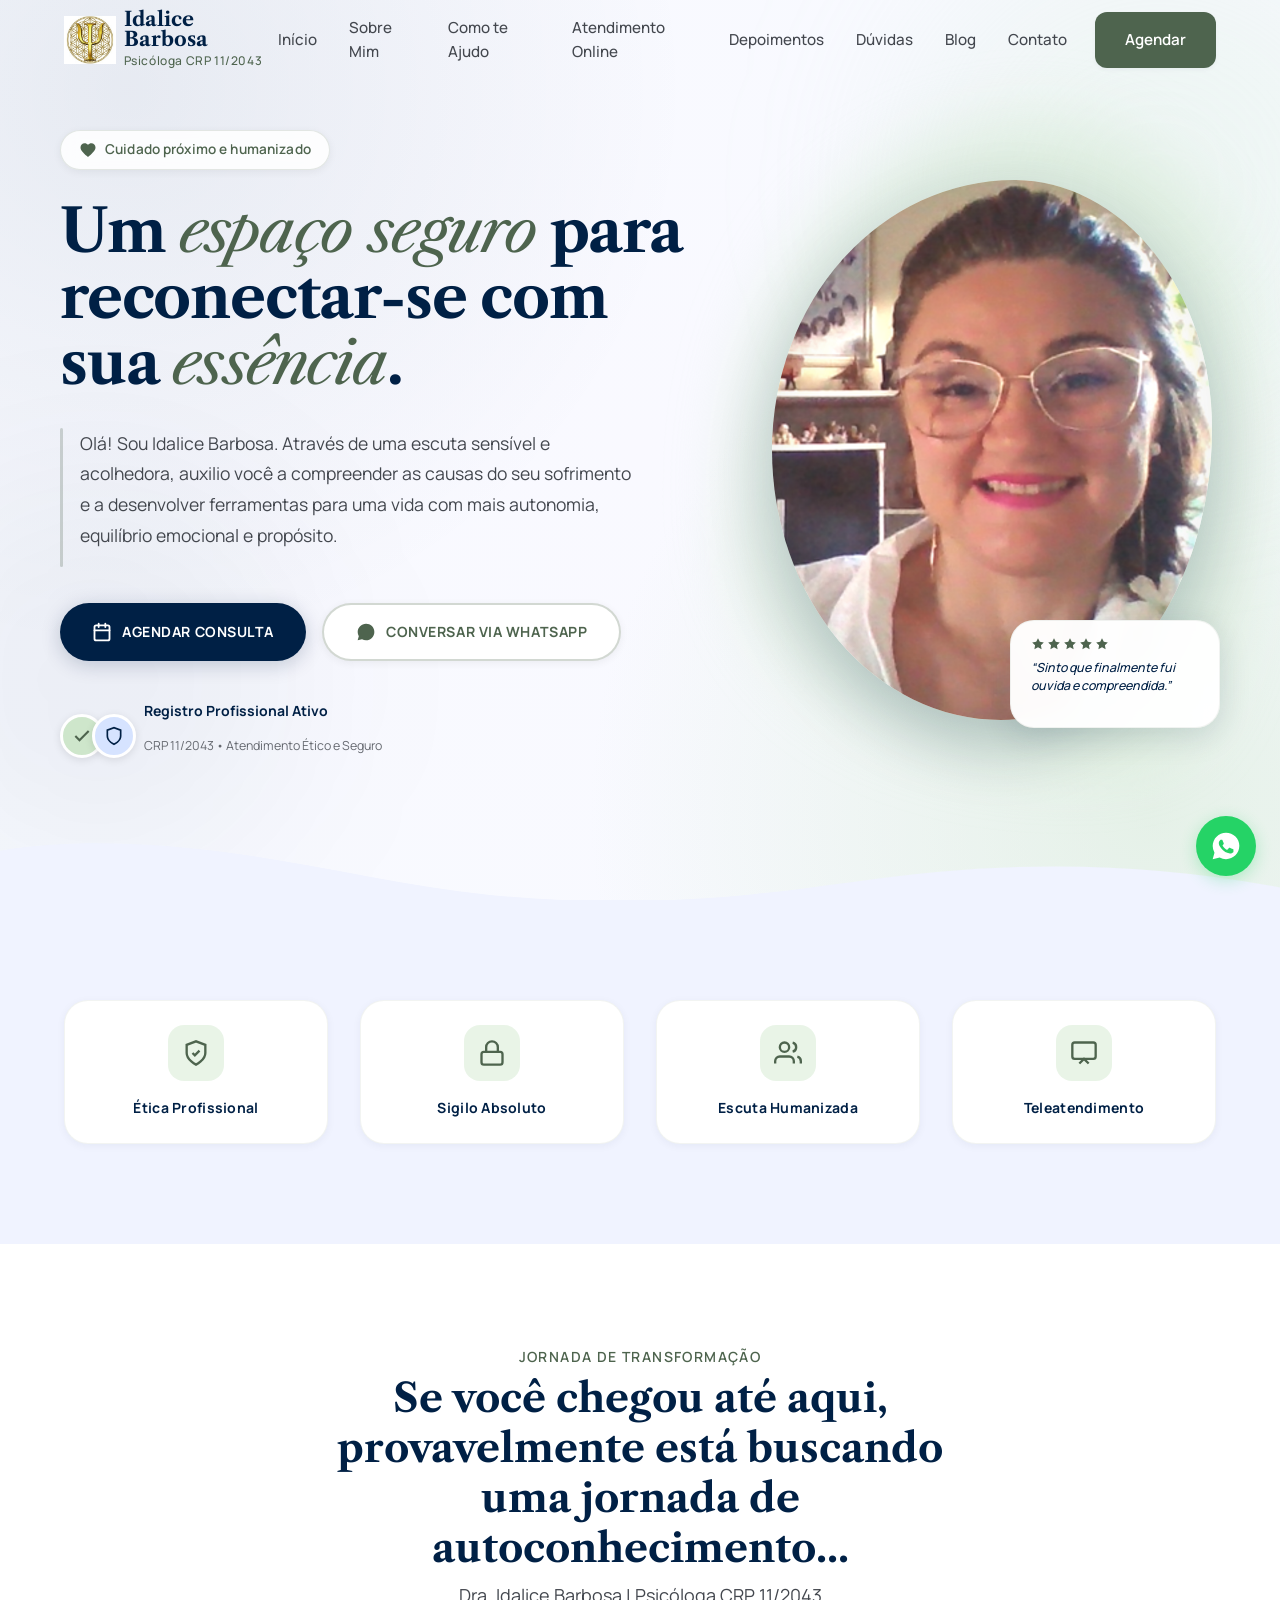
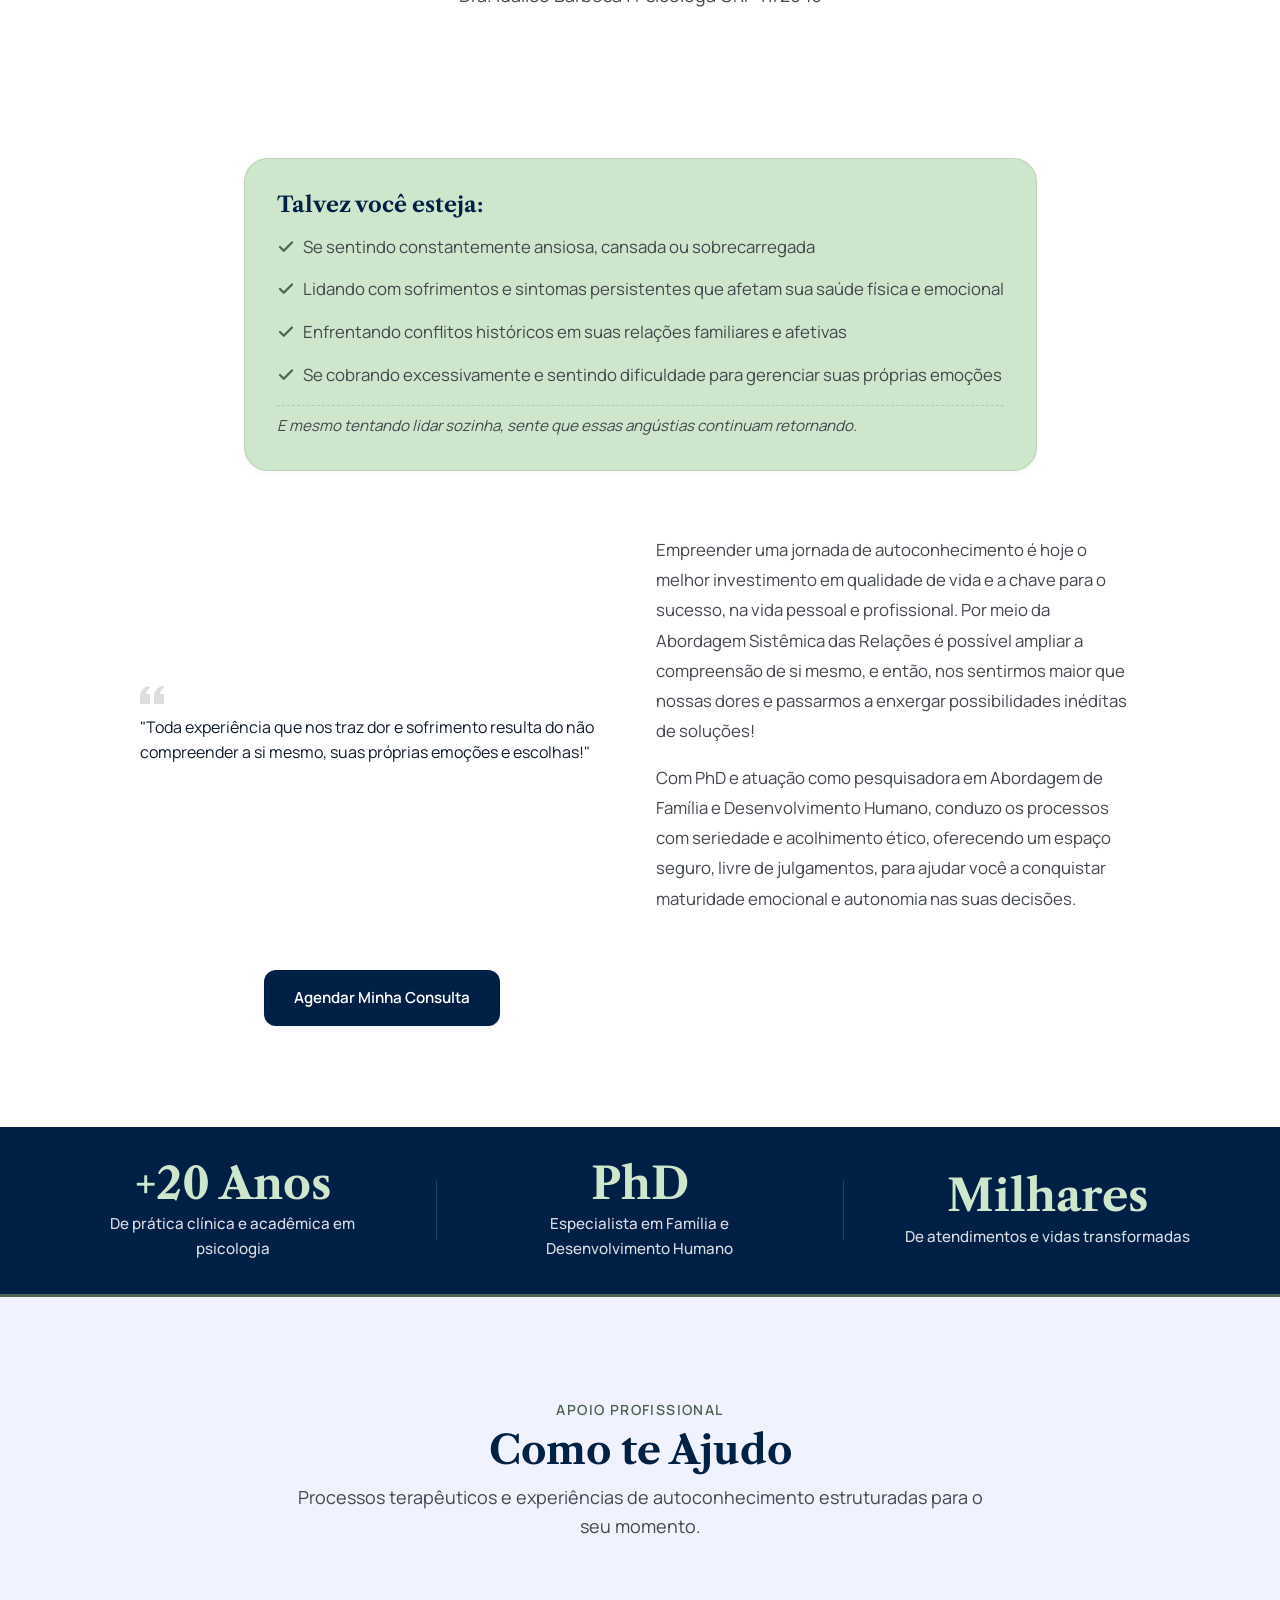
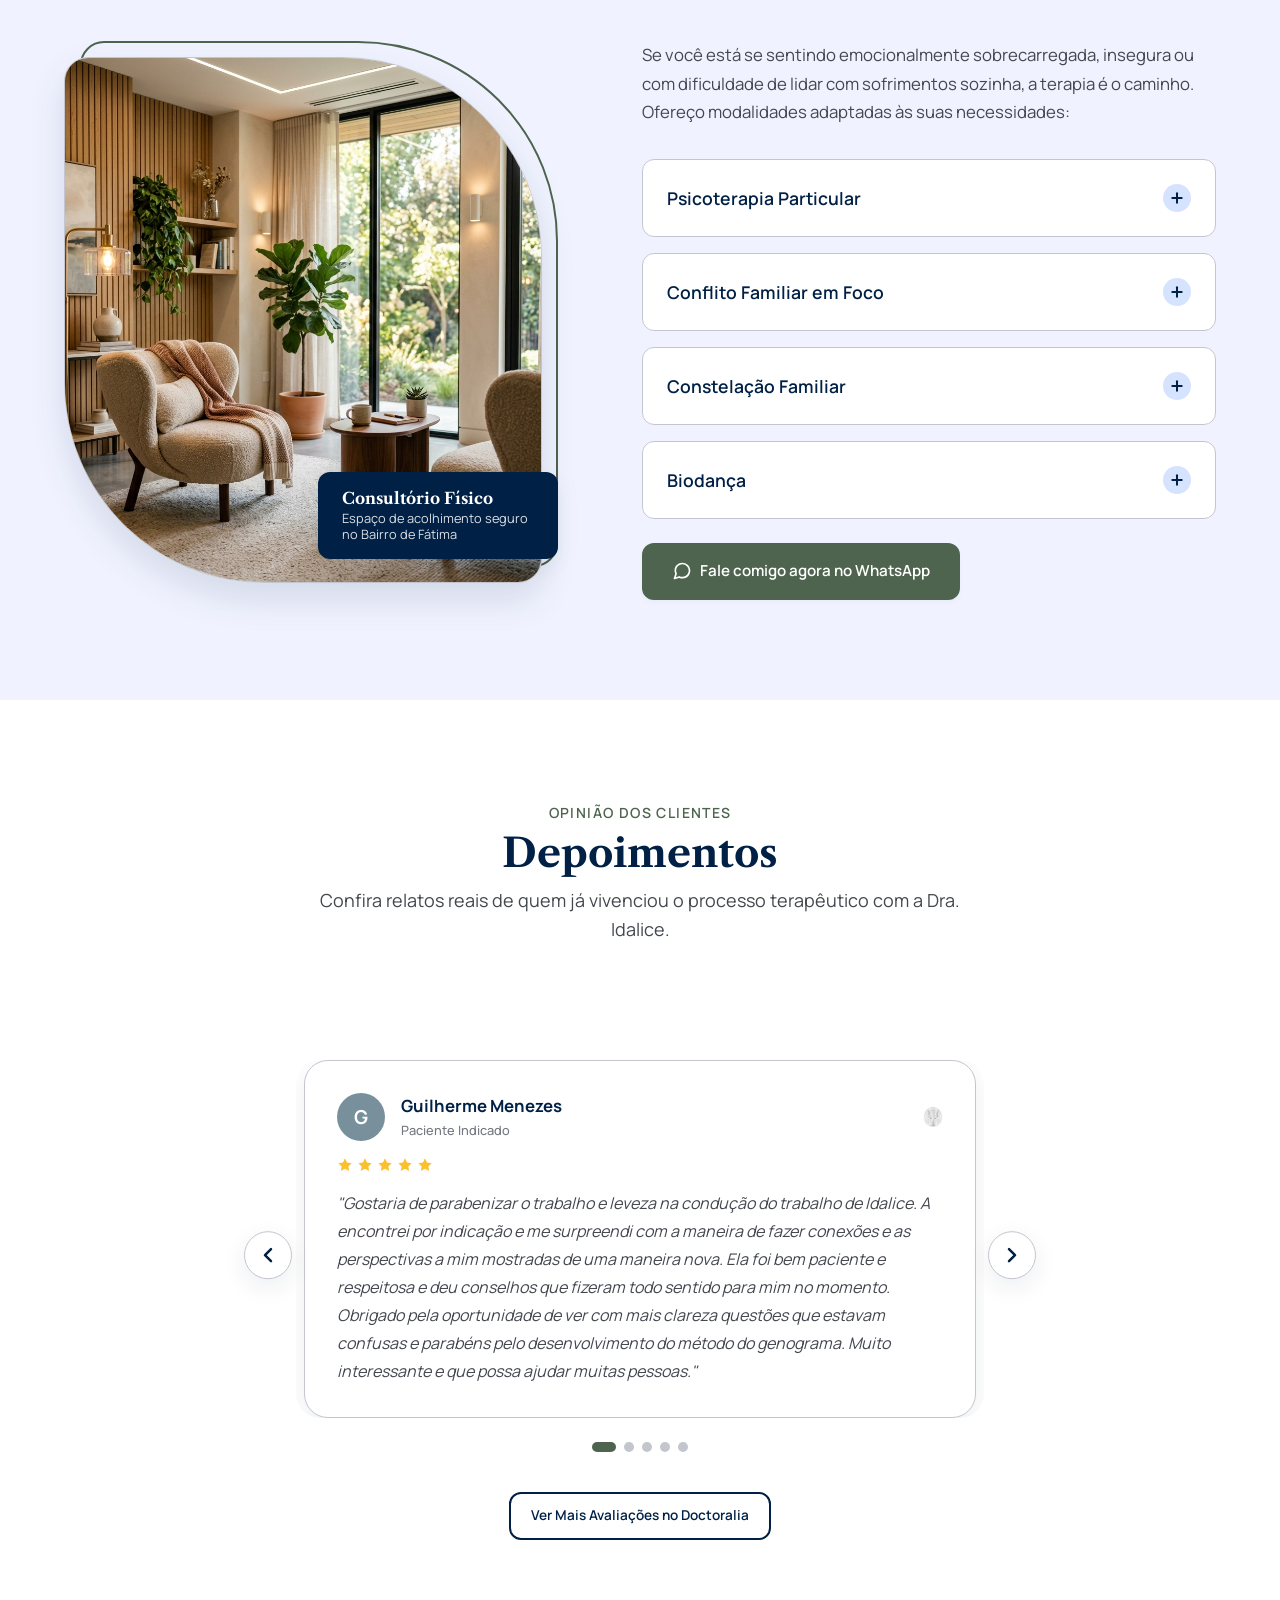
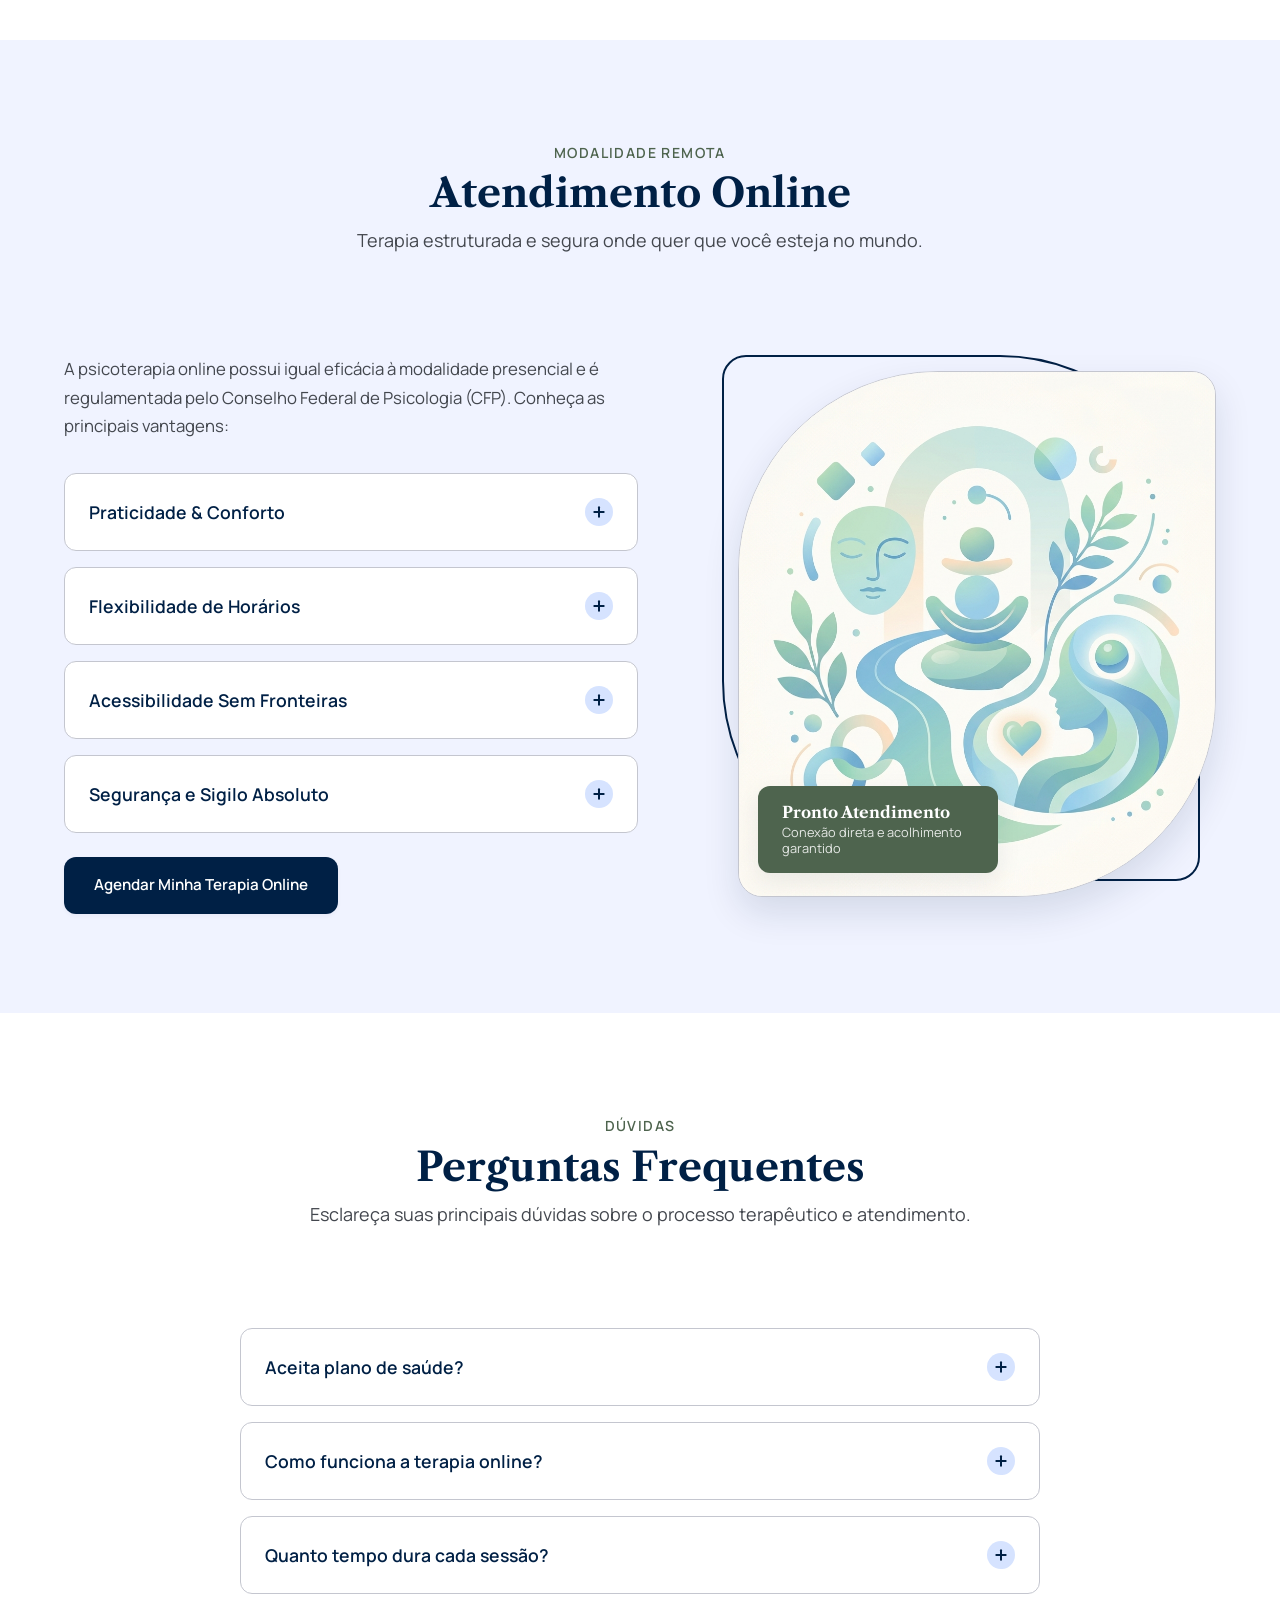
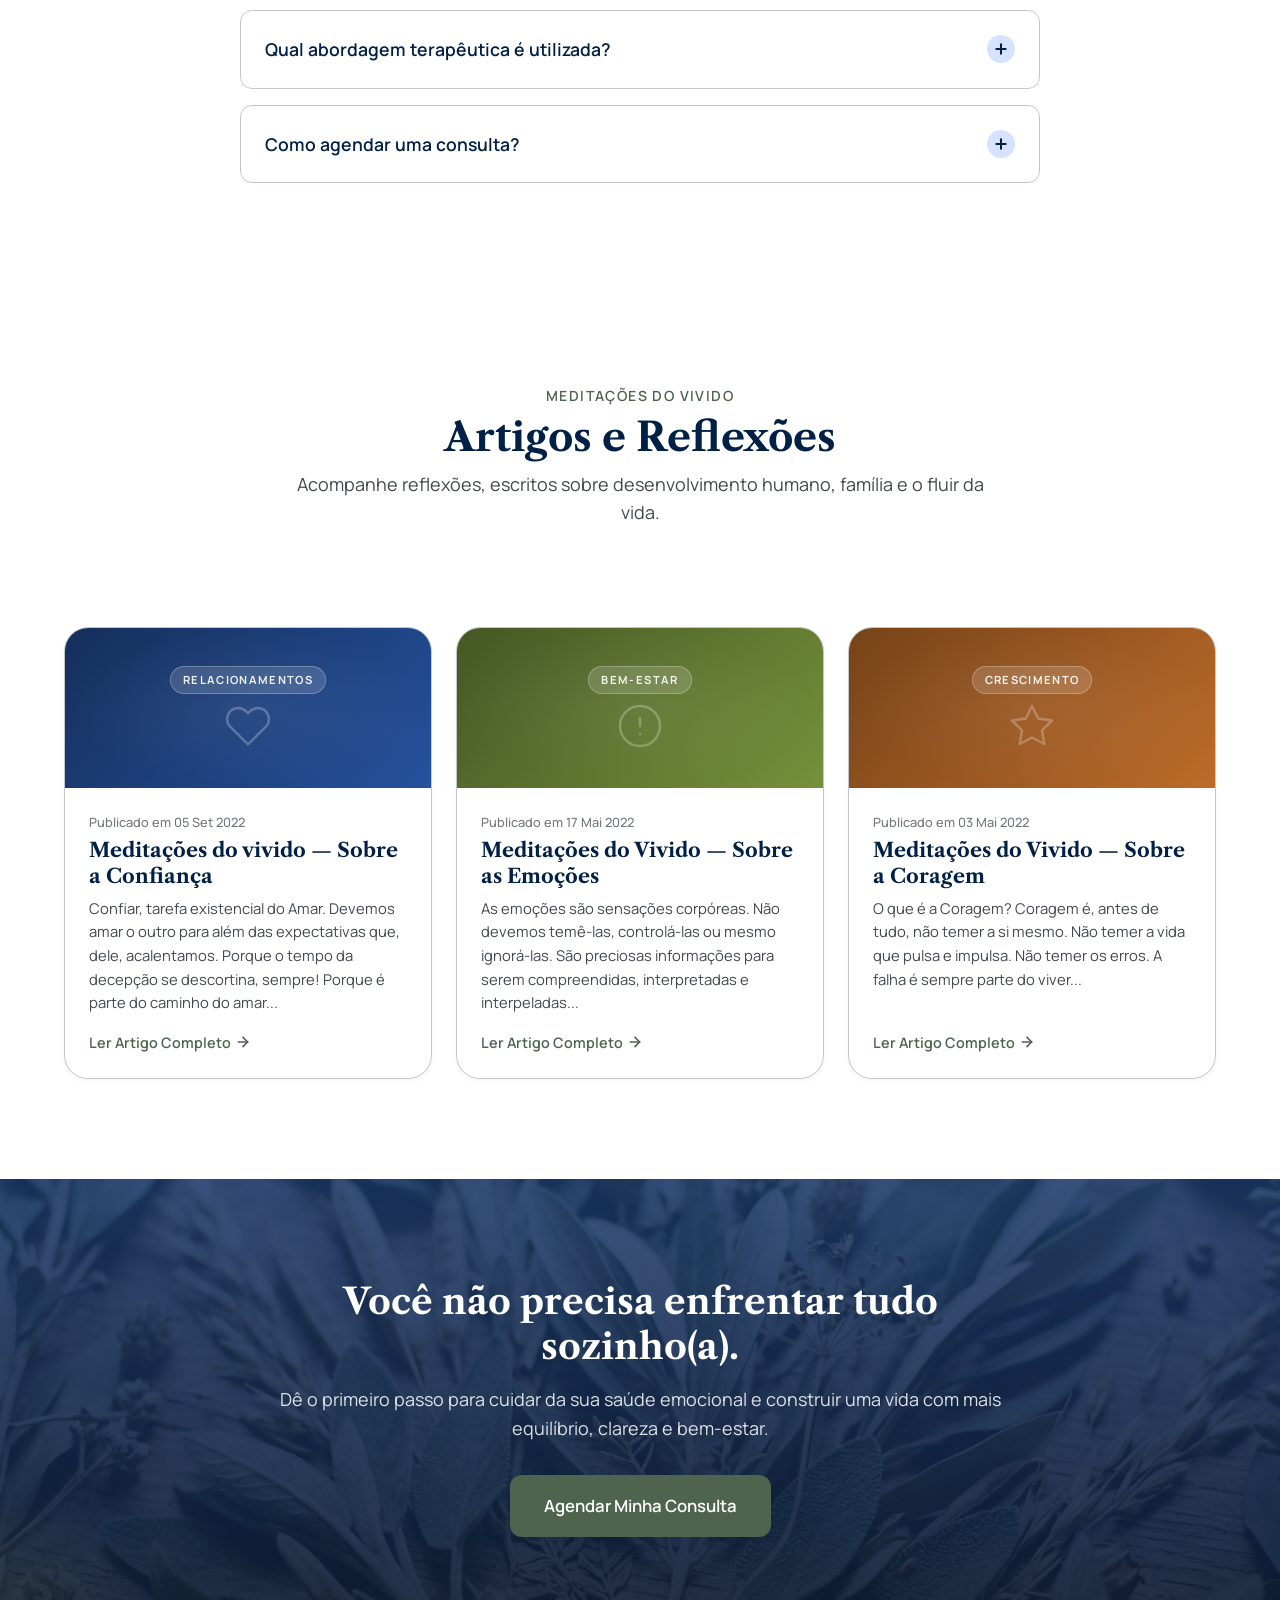
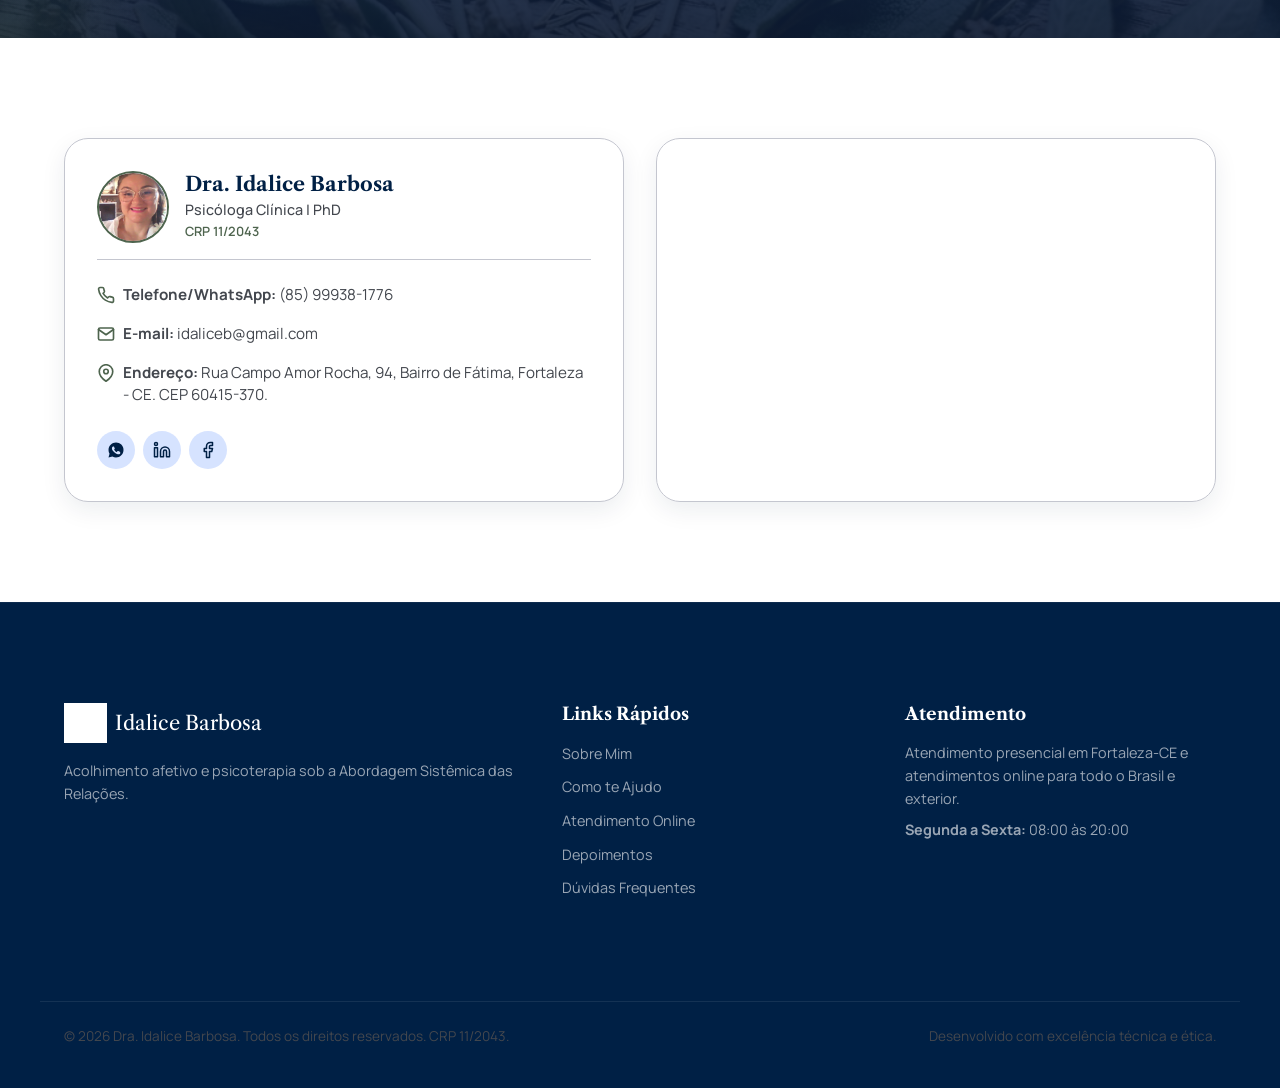
==== index.html @ 225804a1 "first commit" ====
<!DOCTYPE html>
<html lang="pt-BR">
<head>
  <meta charset="utf-8">
  <meta name="viewport" content="width=device-width, initial-scale=1.0">
  <meta http-equiv="X-UA-Compatible" content="IE=edge">
  
  <!-- SEO Meta Tags -->
  <title>Dra. Idalice Barbosa | Psicóloga em Fortaleza e Online</title>
  <meta name="description" content="Acolhimento afetivo e escuta qualificada em Fortaleza e Online. Dra. Idalice Barbosa, PhD em Abordagem de Família. Supere sofrimentos e desenvolva autoconhecimento.">
  <meta name="keywords" content="Psicóloga Fortaleza, Psicólogo Fortaleza, Terapia Online, Constelação Familiar Fortaleza, Biodânça Ceará, Idalice Barbosa, Psicologia Sistêmica">
  <meta name="author" content="Dra. Idalice Barbosa">
  
  <!-- Open Graph -->
  <meta property="og:type" content="website">
  <meta property="og:title" content="Dra. Idalice Barbosa | Psicóloga em Fortaleza e Online">
  <meta property="og:description" content="Acolhimento afetivo e escuta qualificada em Fortaleza e Online. PhD em Abordagem de Família.">
  <meta property="og:image" content="assets/images/profile.png">

  <!-- Favicon -->
  <link rel="icon" type="image/x-icon" href="assets/images/logo.png">

  <!-- Google Fonts: Libre Caslon Text + Manrope + Material Symbols -->
  <link rel="preconnect" href="https://fonts.googleapis.com">
  <link rel="preconnect" href="https://fonts.gstatic.com" crossorigin>
  <link href="https://fonts.googleapis.com/css2?family=Libre+Caslon+Text:ital,wght@0,400;0,700;1,400&family=Manrope:wght@400;500;600;700&display=swap" rel="stylesheet">
  <link href="https://fonts.googleapis.com/css2?family=Material+Symbols+Outlined:opsz,wght,FILL,GRAD@20..48,100..700,0..1,-50..200" rel="stylesheet">

  <!-- CSS Stylesheets -->
  <link rel="stylesheet" href="css/style.css">
</head>
<body id="top">

  <!-- ==========================================================================
       HEADER & NAVIGATION
       ========================================================================== -->
  <header class="header">
    <div class="container header-container">
      <a href="#top" class="logo-link" id="nav-logo" aria-label="Voltar ao topo">
        <img src="assets/images/logo.png" alt="Logotipo Dra. Idalice Barbosa" class="logo-img">
        <div class="logo-text">
          <span class="logo-title">Idalice Barbosa</span>
          <span class="logo-subtitle">Psicóloga CRP 11/2043</span>
        </div>
      </a>

      <!-- Desktop Navigation Menu -->
      <nav class="nav-menu" aria-label="Menu principal">
        <a href="#top" class="nav-link active">Início</a>
        <a href="#sobre" class="nav-link">Sobre Mim</a>
        <a href="#como-te-ajudo" class="nav-link">Como te Ajudo</a>
        <a href="#atendimento-online" class="nav-link">Atendimento Online</a>
        <a href="#depoimentos" class="nav-link">Depoimentos</a>
        <a href="#faq" class="nav-link">Dúvidas</a>
        <a href="#blog" class="nav-link">Blog</a>
        <a href="#contato" class="nav-link">Contato</a>
        <a href="#agendar" class="btn btn-accent open-modal-btn">Agendar</a>
      </nav>

      <!-- Mobile Hamburger Button -->
      <button class="burger-btn" aria-label="Abrir menu" aria-controls="mobile-navigation" aria-expanded="false">
        <span class="burger-line"></span>
        <span class="burger-line"></span>
        <span class="burger-line"></span>
      </button>
    </div>

    <!-- Mobile Navigation Drawer -->
    <nav class="mobile-nav" id="mobile-navigation" aria-label="Menu mobile">
      <a href="#top" class="mobile-nav-link active">Início</a>
      <a href="#sobre" class="mobile-nav-link">Sobre Mim</a>
      <a href="#como-te-ajudo" class="mobile-nav-link">Como te Ajudo</a>
      <a href="#atendimento-online" class="mobile-nav-link">Atendimento Online</a>
      <a href="#depoimentos" class="mobile-nav-link">Depoimentos</a>
      <a href="#faq" class="mobile-nav-link">Dúvidas</a>
      <a href="#blog" class="mobile-nav-link">Blog</a>
      <a href="#contato" class="mobile-nav-link">Contato</a>
      <a href="#agendar" class="btn btn-accent open-modal-btn" style="margin-top: var(--space-md);">Agendar Consulta</a>
    </nav>
    <div class="mobile-nav-overlay" aria-hidden="true"></div>
  </header>

  <main>
    <!-- ==========================================================================
         SEÇÃO 1 - HERO SECTION (ORGANIC DESIGN)
         ========================================================================== -->
    <section class="hero-organic" id="home">
      <!-- Background fluid blobs -->
      <div class="hero-blob hero-blob-1" aria-hidden="true"></div>
      <div class="hero-blob hero-blob-2" aria-hidden="true"></div>

      <div class="hero-organic-container">
        <div class="hero-organic-grid">

          <!-- Left Column: Content -->
          <div class="hero-content-col">
            <!-- Pill badge -->
            <div class="hero-pill">
              <svg xmlns="http://www.w3.org/2000/svg" width="18" height="18" viewBox="0 0 24 24" fill="currentColor" style="color: var(--c-secondary); flex-shrink:0;"><path d="M12 21.35l-1.45-1.32C5.4 15.36 2 12.28 2 8.5 2 5.42 4.42 3 7.5 3c1.74 0 3.41.81 4.5 2.09C13.09 3.81 14.76 3 16.5 3 19.58 3 22 5.42 22 8.5c0 3.78-3.4 6.86-8.55 11.54L12 21.35z"/></svg>
              Cuidado próximo e humanizado
            </div>

            <!-- Main heading -->
            <h1 class="hero-organic-title">
              Um <em class="hero-serif-italic">espaço seguro</em> para reconectar-se com sua <em class="hero-serif-italic">essência</em>.
            </h1>

            <!-- Body text with left accent bar -->
            <div class="hero-body-wrap">
              <div class="hero-accent-bar" aria-hidden="true"></div>
              <p class="hero-organic-subtitle">
                Olá! Sou Idalice Barbosa. Através de uma escuta sensível e acolhedora, auxilio você a compreender as causas do seu sofrimento e a desenvolver ferramentas para uma vida com mais autonomia, equilíbrio emocional e propósito.
              </p>
            </div>

            <!-- CTA Buttons -->
            <div class="hero-organic-btns">
              <a href="#agendar" class="btn-hero-primary open-modal-btn">
                <svg xmlns="http://www.w3.org/2000/svg" width="20" height="20" viewBox="0 0 24 24" fill="none" stroke="currentColor" stroke-width="2.2" stroke-linecap="round" stroke-linejoin="round"><rect x="3" y="4" width="18" height="18" rx="2"/><line x1="16" y1="2" x2="16" y2="6"/><line x1="8" y1="2" x2="8" y2="6"/><line x1="3" y1="10" x2="21" y2="10"/></svg>
                Agendar Consulta
              </a>
              <a href="https://wa.me/558599381776" target="_blank" rel="noopener noreferrer" class="btn-hero-secondary">
                <svg xmlns="http://www.w3.org/2000/svg" width="20" height="20" viewBox="0 0 24 24" fill="currentColor"><path d="M12.012 2c-5.506 0-9.989 4.478-9.99 9.984a9.96 9.96 0 001.333 4.993L2 22l5.233-1.371a9.936 9.936 0 004.777 1.223h.005c5.505 0 9.99-4.478 9.99-9.984 0-2.669-1.038-5.176-2.924-7.062C17.195 3.018 14.685 2 12.012 2z"/></svg>
                Conversar via WhatsApp
              </a>
            </div>

            <!-- Trust badge row -->
            <div class="hero-trust-row">
              <div class="hero-trust-icons">
                <div class="hero-trust-icon hero-trust-icon--green">
                  <svg xmlns="http://www.w3.org/2000/svg" width="20" height="20" viewBox="0 0 24 24" fill="none" stroke="currentColor" stroke-width="2.5"><polyline points="20 6 9 17 4 12"/></svg>
                </div>
                <div class="hero-trust-icon hero-trust-icon--blue">
                  <svg xmlns="http://www.w3.org/2000/svg" width="20" height="20" viewBox="0 0 24 24" fill="none" stroke="currentColor" stroke-width="2"><path d="M12 22s8-4 8-10V5l-8-3-8 3v7c0 6 8 10 8 10z"/></svg>
                </div>
              </div>
              <div class="hero-trust-text">
                <p class="hero-trust-title">Registro Profissional Ativo</p>
                <p class="hero-trust-sub">CRP 11/2043 &bull; Atendimento Ético e Seguro</p>
              </div>
            </div>
          </div>

          <!-- Right Column: Organic photo -->
          <div class="hero-image-col">
            <div class="hero-organic-frame">
              <!-- Glow blur blob behind photo -->
              <div class="hero-glow-blob" aria-hidden="true"></div>

              <!-- Organic masked photo -->
              <div class="hero-photo-mask">
                <img
                  src="assets/images/profile.png"
                  alt="Dra. Idalice Barbosa - Psicóloga"
                  class="hero-organic-img"
                >
                <div class="hero-photo-inner-shadow" aria-hidden="true"></div>
              </div>

              <!-- Floating review badge -->
              <div class="hero-review-badge">
                <div class="hero-review-stars">
                  <svg xmlns="http://www.w3.org/2000/svg" width="14" height="14" viewBox="0 0 24 24" fill="currentColor"><polygon points="12 2 15.09 8.26 22 9.27 17 14.14 18.18 21.02 12 17.77 5.82 21.02 7 14.14 2 9.27 8.91 8.26 12 2"/></svg>
                  <svg xmlns="http://www.w3.org/2000/svg" width="14" height="14" viewBox="0 0 24 24" fill="currentColor"><polygon points="12 2 15.09 8.26 22 9.27 17 14.14 18.18 21.02 12 17.77 5.82 21.02 7 14.14 2 9.27 8.91 8.26 12 2"/></svg>
                  <svg xmlns="http://www.w3.org/2000/svg" width="14" height="14" viewBox="0 0 24 24" fill="currentColor"><polygon points="12 2 15.09 8.26 22 9.27 17 14.14 18.18 21.02 12 17.77 5.82 21.02 7 14.14 2 9.27 8.91 8.26 12 2"/></svg>
                  <svg xmlns="http://www.w3.org/2000/svg" width="14" height="14" viewBox="0 0 24 24" fill="currentColor"><polygon points="12 2 15.09 8.26 22 9.27 17 14.14 18.18 21.02 12 17.77 5.82 21.02 7 14.14 2 9.27 8.91 8.26 12 2"/></svg>
                  <svg xmlns="http://www.w3.org/2000/svg" width="14" height="14" viewBox="0 0 24 24" fill="currentColor"><polygon points="12 2 15.09 8.26 22 9.27 17 14.14 18.18 21.02 12 17.77 5.82 21.02 7 14.14 2 9.27 8.91 8.26 12 2"/></svg>
                </div>
                <p class="hero-review-text">&ldquo;Sinto que finalmente fui ouvida e compreendida.&rdquo;</p>
              </div>
            </div>
          </div>

        </div>
      </div>

      <!-- Wavy bottom separator -->
      <div class="hero-wave" aria-hidden="true">
        <svg viewBox="0 0 1200 120" preserveAspectRatio="none" xmlns="http://www.w3.org/2000/svg">
          <path d="M321.39,56.44c58-10.79,114.16-30.13,172-41.86,82.39-16.72,168.19-17.73,250.45-.39C823.78,31,906.67,72,985.66,92.83c70.05,18.48,146.53,26.09,214.34,3V0H0V27.35A600.21,600.21,0,0,0,321.39,56.44Z" fill="#f0f3ff"/>
        </svg>
      </div>
    </section>

    <!-- ==========================================================================
         SEÇÃO 1B - CARE INDICATORS
         ========================================================================== -->
    <section class="care-indicators">
      <div class="container care-indicators-grid">
        <div class="care-card">
          <div class="care-icon care-icon--green">
            <svg xmlns="http://www.w3.org/2000/svg" width="28" height="28" viewBox="0 0 24 24" fill="none" stroke="currentColor" stroke-width="2"><path d="M12 22s8-4 8-10V5l-8-3-8 3v7c0 6 8 10 8 10z"/><polyline points="9 12 11 14 15 10"/></svg>
          </div>
          <span class="care-label">Ética Profissional</span>
        </div>
        <div class="care-card">
          <div class="care-icon care-icon--green">
            <svg xmlns="http://www.w3.org/2000/svg" width="28" height="28" viewBox="0 0 24 24" fill="none" stroke="currentColor" stroke-width="2"><rect x="3" y="11" width="18" height="11" rx="2"/><path d="M7 11V7a5 5 0 0 1 10 0v4"/></svg>
          </div>
          <span class="care-label">Sigilo Absoluto</span>
        </div>
        <div class="care-card">
          <div class="care-icon care-icon--green">
            <svg xmlns="http://www.w3.org/2000/svg" width="28" height="28" viewBox="0 0 24 24" fill="none" stroke="currentColor" stroke-width="2"><path d="M17 21v-2a4 4 0 0 0-4-4H5a4 4 0 0 0-4 4v2"/><circle cx="9" cy="7" r="4"/><path d="M23 21v-2a4 4 0 0 0-3-3.87"/><path d="M16 3.13a4 4 0 0 1 0 7.75"/></svg>
          </div>
          <span class="care-label">Escuta Humanizada</span>
        </div>
        <div class="care-card">
          <div class="care-icon care-icon--green">
            <svg xmlns="http://www.w3.org/2000/svg" width="28" height="28" viewBox="0 0 24 24" fill="none" stroke="currentColor" stroke-width="2"><rect x="2" y="3" width="20" height="14" rx="2"/><polyline points="8 21 12 17 16 21"/></svg>
          </div>
          <span class="care-label">Teleatendimento</span>
        </div>
      </div>
    </section>


    <!-- ==========================================================================
         SEÇÃO 2 - SOBRE MIM COM GANCHO EMOCIONAL
         ========================================================================== -->
    <section class="section" id="sobre">
      <div class="container about-new-layout">
        <div class="text-center section-header">
          <span class="section-tag">Jornada de Transformação</span>
          <h2 class="section-title">Se você chegou até aqui, provavelmente está buscando uma jornada de autoconhecimento...</h2>
          <p class="section-subtitle">Dra. Idalice Barbosa | Psicóloga CRP 11/2043</p>
        </div>
        
        <div class="about-symptoms-box">
          <h3 class="symptoms-title">Talvez você esteja:</h3>
          <ul class="symptoms-list">
            <li>
              <svg xmlns="http://www.w3.org/2000/svg" width="18" height="18" viewBox="0 0 24 24" fill="none" stroke="currentColor" stroke-width="3" stroke-linecap="round" stroke-linejoin="round" class="symptom-bullet"><polyline points="20 6 9 17 4 12"></polyline></svg>
              Se sentindo constantemente ansiosa, cansada ou sobrecarregada
            </li>
            <li>
              <svg xmlns="http://www.w3.org/2000/svg" width="18" height="18" viewBox="0 0 24 24" fill="none" stroke="currentColor" stroke-width="3" stroke-linecap="round" stroke-linejoin="round" class="symptom-bullet"><polyline points="20 6 9 17 4 12"></polyline></svg>
              Lidando com sofrimentos e sintomas persistentes que afetam sua saúde física e emocional
            </li>
            <li>
              <svg xmlns="http://www.w3.org/2000/svg" width="18" height="18" viewBox="0 0 24 24" fill="none" stroke="currentColor" stroke-width="3" stroke-linecap="round" stroke-linejoin="round" class="symptom-bullet"><polyline points="20 6 9 17 4 12"></polyline></svg>
              Enfrentando conflitos históricos em suas relações familiares e afetivas
            </li>
            <li>
              <svg xmlns="http://www.w3.org/2000/svg" width="18" height="18" viewBox="0 0 24 24" fill="none" stroke="currentColor" stroke-width="3" stroke-linecap="round" stroke-linejoin="round" class="symptom-bullet"><polyline points="20 6 9 17 4 12"></polyline></svg>
              Se cobrando excessivamente e sentindo dificuldade para gerenciar suas próprias emoções
            </li>
          </ul>
          <p class="symptoms-footer">E mesmo tentando lidar sozinha, sente que essas angústias continuam retornando.</p>
        </div>

        <div class="about-biography-block reveal">
          <div class="about-quote-card">
            <svg class="about-quote-icon" xmlns="http://www.w3.org/2000/svg" width="24" height="24" viewBox="0 0 24 24" fill="currentColor" opacity="0.15"><path d="M14.017 21v-7.391c0-5.704 3.731-9.57 8.983-10.609l.995 2.151c-2.432.917-3.995 3.638-3.995 5.849h4v10h-9.983zm-14.017 0v-7.391c0-5.704 3.748-9.57 9-10.609l.996 2.151c-2.433.917-3.996 3.638-3.996 5.849h3.983v10h-9.983z"/></svg>
            <blockquote class="about-quote-text">
              "Toda experiência que nos traz dor e sofrimento resulta do não compreender a si mesmo, suas próprias emoções e escolhas!"
            </blockquote>
          </div>
          
          <div class="biography-text">
            <p>Empreender uma jornada de autoconhecimento é hoje o melhor investimento em qualidade de vida e a chave para o sucesso, na vida pessoal e profissional. Por meio da Abordagem Sistêmica das Relações é possível ampliar a compreensão de si mesmo, e então, nos sentirmos maior que nossas dores e passarmos a enxergar possibilidades inéditas de soluções!</p>
            <p>Com PhD e atuação como pesquisadora em Abordagem de Família e Desenvolvimento Humano, conduzo os processos com seriedade e acolhimento ético, oferecendo um espaço seguro, livre de julgamentos, para ajudar você a conquistar maturidade emocional e autonomia nas suas decisões.</p>
          </div>
          
          <div class="text-center" style="margin-top: var(--space-lg);">
            <a href="#contato" class="btn btn-primary">Agendar Minha Consulta</a>
          </div>
        </div>
      </div>
    </section>

    <!-- ==========================================================================
         SEÇÃO 3 - FLAT METRICS COUNTERS
         ========================================================================== -->
    <section class="section metrics-section">
      <div class="container metrics-container">
        <!-- Counter 1 -->
        <div class="metric-card">
          <span class="metric-number">+20 Anos</span>
          <span class="metric-label">De prática clínica e acadêmica em psicologia</span>
        </div>
        <!-- Divider -->
        <span class="metric-divider"></span>
        <!-- Counter 2 -->
        <div class="metric-card">
          <span class="metric-number">PhD</span>
          <span class="metric-label">Especialista em Família e Desenvolvimento Humano</span>
        </div>
        <!-- Divider -->
        <span class="metric-divider"></span>
        <!-- Counter 3 -->
        <div class="metric-card">
          <span class="metric-number">Milhares</span>
          <span class="metric-label">De atendimentos e vidas transformadas</span>
        </div>
      </div>
    </section>

    <!-- ==========================================================================
         SEÇÃO 4 - COMO TE AJUDO (SERVICES ACCORDION)
         ========================================================================== -->
    <section class="section section-bg" id="como-te-ajudo">
      <div class="container">
        <div class="section-header text-center">
          <span class="section-tag">Apoio Profissional</span>
          <h2 class="section-title">Como te Ajudo</h2>
          <p class="section-subtitle">Processos terapêuticos e experiências de autoconhecimento estruturadas para o seu momento.</p>
        </div>

        <div class="services-split-layout">
          <!-- Left: Image -->
          <div class="services-image-side reveal reveal-left">
            <div class="services-image-decor"></div>
            <div class="services-img-container">
              <img src="assets/images/office_interior.png" alt="Consultório Dra. Idalice Barbosa em Fortaleza" class="services-img">
            </div>
            <div class="services-image-badge">
              <h4>Consultório Físico</h4>
              <p>Espaço de acolhimento seguro no Bairro de Fátima</p>
            </div>
          </div>
          
          <!-- Right: Accordion services -->
          <div class="services-accordion-side reveal reveal-right">
            <p class="services-intro">Se você está se sentindo emocionalmente sobrecarregada, insegura ou com dificuldade de lidar com sofrimentos sozinha, a terapia é o caminho. Ofereço modalidades adaptadas às suas necessidades:</p>
            
            <div class="accordion-group">
              <!-- Service 1 -->
              <div class="accordion-item">
                <button class="accordion-trigger" aria-expanded="false">
                  <span class="accordion-title">Psicoterapia Particular</span>
                  <span class="accordion-icon-box">
                    <svg class="icon-plus" xmlns="http://www.w3.org/2000/svg" width="16" height="16" viewBox="0 0 24 24" fill="none" stroke="currentColor" stroke-width="3" stroke-linecap="round" stroke-linejoin="round"><line x1="12" y1="5" x2="12" y2="19"></line><line x1="5" y1="12" x2="19" y2="12"></line></svg>
                  </span>
                </button>
                <div class="accordion-content">
                  <div class="accordion-content-inner">
                    <div class="svc-meta-inline">
                      <span><strong>Duração:</strong> 1h 30min</span>
                      <span><strong>Valor:</strong> R$ 230 / Sessão</span>
                    </div>
                    <p>Tenho 20 anos como profissional da psicologia e desde que me formei participo de processos terapêuticos e jornadas de autoconhecimento. Acredito que esta experiência aliada ao estudo me permite conduzir um processo com segurança e resultados.</p>
                    <a href="#agendar" class="btn btn-primary open-modal-btn" style="font-size: 0.85rem; padding: 0.6rem 1.2rem;">Agendar Esta Sessão</a>
                  </div>
                </div>
              </div>

              <!-- Service 2 -->
              <div class="accordion-item">
                <button class="accordion-trigger" aria-expanded="false">
                  <span class="accordion-title">Conflito Familiar em Foco</span>
                  <span class="accordion-icon-box">
                    <svg class="icon-plus" xmlns="http://www.w3.org/2000/svg" width="16" height="16" viewBox="0 0 24 24" fill="none" stroke="currentColor" stroke-width="3" stroke-linecap="round" stroke-linejoin="round"><line x1="12" y1="5" x2="12" y2="19"></line><line x1="5" y1="12" x2="19" y2="12"></line></svg>
                  </span>
                </button>
                <div class="accordion-content">
                  <div class="accordion-content-inner">
                    <div class="svc-meta-inline">
                      <span><strong>Duração:</strong> 2h / Sessão</span>
                      <span><strong>Estrutura:</strong> 3 Sessões Individuais</span>
                    </div>
                    <p>Compreenda como vivencia e age em relação aos vínculos familiares buscando ampliar o olhar sobre temas conflituosos. Na 1ª sessão focalizamos o problema e construímos a Árvore Genealógica; na 2ª, aprofundamos a compreensão do conflito; na 3ª, construímos uma postura assertiva.</p>
                    <a href="#agendar" class="btn btn-primary open-modal-btn" style="font-size: 0.85rem; padding: 0.6rem 1.2rem;">Agendar Trabalho</a>
                  </div>
                </div>
              </div>

              <!-- Service 3 -->
              <div class="accordion-item">
                <button class="accordion-trigger" aria-expanded="false">
                  <span class="accordion-title">Constelação Familiar</span>
                  <span class="accordion-icon-box">
                    <svg class="icon-plus" xmlns="http://www.w3.org/2000/svg" width="16" height="16" viewBox="0 0 24 24" fill="none" stroke="currentColor" stroke-width="3" stroke-linecap="round" stroke-linejoin="round"><line x1="12" y1="5" x2="12" y2="19"></line><line x1="5" y1="12" x2="19" y2="12"></line></svg>
                  </span>
                </button>
                <div class="accordion-content">
                  <div class="accordion-content-inner">
                    <div class="svc-meta-inline">
                      <span><strong>Duração:</strong> 1h 30min</span>
                      <span><strong>Estrutura:</strong> Foco Individual Sistêmico</span>
                    </div>
                    <p>Focalize temas sensíveis ou conflituosos vivenciados em suas relações familiares para ampliar a consciência das raízes do problema com todo o seu sistema familiar. Uma experiência profunda que abre novas possibilidades de reconfigurar laços familiares trazendo alívio e clareza.</p>
                    <a href="#agendar" class="btn btn-primary open-modal-btn" style="font-size: 0.85rem; padding: 0.6rem 1.2rem;">Agendar Experiência</a>
                  </div>
                </div>
              </div>

              <!-- Service 4 -->
              <div class="accordion-item">
                <button class="accordion-trigger" aria-expanded="false">
                  <span class="accordion-title">Biodança</span>
                  <span class="accordion-icon-box">
                    <svg class="icon-plus" xmlns="http://www.w3.org/2000/svg" width="16" height="16" viewBox="0 0 24 24" fill="none" stroke="currentColor" stroke-width="3" stroke-linecap="round" stroke-linejoin="round"><line x1="12" y1="5" x2="12" y2="19"></line><line x1="5" y1="12" x2="19" y2="12"></line></svg>
                  </span>
                </button>
                <div class="accordion-content">
                  <div class="accordion-content-inner">
                    <div class="svc-meta-inline">
                      <span><strong>Status:</strong> Turma Encerrada</span>
                      <span><strong>Modalidade:</strong> Prática Coletiva em Grupo</span>
                    </div>
                    <p>Sistema de desenvolvimento humano voltado para fortalecer os potenciais genéticos em cinco linhas: vitalidade, afetividade, sexualidade, criatividade e transcendência. Integração afetiva, música e dança em grupo promovendo a transformação do estilo de vida.</p>
                    <a href="https://wa.me/558599381776?text=Olá%20Dra.%20Idalice!%20Gostaria%20de%20entrar%20na%20lista%20de%20espera%20para%20as%20próximas%20vagas%20de%20Biodança." target="_blank" rel="noopener noreferrer" class="btn btn-secondary" style="font-size: 0.85rem; padding: 0.6rem 1.2rem;">Desejo Entrar na Lista de Espera</a>
                  </div>
                </div>
              </div>
            </div>

            <div style="margin-top: var(--space-lg); text-align: left;">
              <a href="https://wa.me/558599381776" target="_blank" rel="noopener noreferrer" class="btn btn-accent">
                <svg xmlns="http://www.w3.org/2000/svg" width="20" height="20" viewBox="0 0 24 24" fill="none" stroke="currentColor" stroke-width="2" stroke-linecap="round" stroke-linejoin="round" style="margin-right: 8px;"><path d="M21 11.5a8.38 8.38 0 0 1-.9 3.8 8.5 8.5 0 0 1-7.6 4.7 8.38 8.38 0 0 1-3.8-.9L3 21l1.9-5.7a8.38 8.38 0 0 1-.9-3.8 8.5 8.5 0 0 1 4.7-7.6 8.38 8.38 0 0 1 3.8-.9h.5a8.48 8.48 0 0 1 8 8v.5z"></path></svg>
                Fale comigo agora no WhatsApp
              </a>
            </div>
          </div>
        </div>
      </div>
    </section>

    <!-- ==========================================================================
         SEÇÃO 5 - DEPOIMENTOS (GOOGLE REVIEWS STYLE)
         ========================================================================== -->
    <section class="section" id="depoimentos">
      <div class="container">
        <div class="section-header text-center">
          <span class="section-tag">Opinião dos Clientes</span>
          <h2 class="section-title">Depoimentos</h2>
          <p class="section-subtitle">Confira relatos reais de quem já vivenciou o processo terapêutico com a Dra. Idalice.</p>
        </div>

        <div class="testimonial-carousel reveal">
          <div class="carousel-track-wrapper">
            <div class="carousel-track">
              <!-- Slide 1 -->
              <div class="carousel-slide">
                <div class="review-card">
                  <div class="review-header">
                    <div class="reviewer-avatar" style="background-color: #78909c">G</div>
                    <div class="reviewer-meta">
                      <span class="reviewer-name">Guilherme Menezes</span>
                      <span class="review-type">Paciente Indicado</span>
                    </div>
                    <img class="review-google-icon" src="assets/images/logo.png" alt="Google Review" style="width: 20px; height: 20px; filter: grayscale(100%); opacity: 0.5;">
                  </div>
                  <div class="review-rating">
                    <svg xmlns="http://www.w3.org/2000/svg" width="16" height="16" viewBox="0 0 24 24" fill="currentColor"><polygon points="12 2 15.09 8.26 22 9.27 17 14.14 18.18 21.02 12 17.77 5.82 21.02 7 14.14 2 9.27 8.91 8.26 12 2"></polygon></svg>
                    <svg xmlns="http://www.w3.org/2000/svg" width="16" height="16" viewBox="0 0 24 24" fill="currentColor"><polygon points="12 2 15.09 8.26 22 9.27 17 14.14 18.18 21.02 12 17.77 5.82 21.02 7 14.14 2 9.27 8.91 8.26 12 2"></polygon></svg>
                    <svg xmlns="http://www.w3.org/2000/svg" width="16" height="16" viewBox="0 0 24 24" fill="currentColor"><polygon points="12 2 15.09 8.26 22 9.27 17 14.14 18.18 21.02 12 17.77 5.82 21.02 7 14.14 2 9.27 8.91 8.26 12 2"></polygon></svg>
                    <svg xmlns="http://www.w3.org/2000/svg" width="16" height="16" viewBox="0 0 24 24" fill="currentColor"><polygon points="12 2 15.09 8.26 22 9.27 17 14.14 18.18 21.02 12 17.77 5.82 21.02 7 14.14 2 9.27 8.91 8.26 12 2"></polygon></svg>
                    <svg xmlns="http://www.w3.org/2000/svg" width="16" height="16" viewBox="0 0 24 24" fill="currentColor"><polygon points="12 2 15.09 8.26 22 9.27 17 14.14 18.18 21.02 12 17.77 5.82 21.02 7 14.14 2 9.27 8.91 8.26 12 2"></polygon></svg>
                  </div>
                  <p class="review-text">"Gostaria de parabenizar o trabalho e leveza na condução do trabalho de Idalice. A encontrei por indicação e me surpreendi com a maneira de fazer conexões e as perspectivas a mim mostradas de uma maneira nova. Ela foi bem paciente e respeitosa e deu conselhos que fizeram todo sentido para mim no momento. Obrigado pela oportunidade de ver com mais clareza questões que estavam confusas e parabéns pelo desenvolvimento do método do genograma. Muito interessante e que possa ajudar muitas pessoas."</p>
                </div>
              </div>

              <!-- Slide 2 -->
              <div class="carousel-slide">
                <div class="review-card">
                  <div class="review-header">
                    <div class="reviewer-avatar" style="background-color: #7b1fa2">D</div>
                    <div class="reviewer-meta">
                      <span class="reviewer-name">Paciente do Doctoralia</span>
                      <span class="review-type">Verificada no Doctoralia</span>
                    </div>
                    <img class="review-google-icon" src="assets/images/logo.png" alt="Doctoralia Review" style="width: 20px; height: 20px; filter: grayscale(100%); opacity: 0.5;">
                  </div>
                  <div class="review-rating">
                    <svg xmlns="http://www.w3.org/2000/svg" width="16" height="16" viewBox="0 0 24 24" fill="currentColor"><polygon points="12 2 15.09 8.26 22 9.27 17 14.14 18.18 21.02 12 17.77 5.82 21.02 7 14.14 2 9.27 8.91 8.26 12 2"></polygon></svg>
                    <svg xmlns="http://www.w3.org/2000/svg" width="16" height="16" viewBox="0 0 24 24" fill="currentColor"><polygon points="12 2 15.09 8.26 22 9.27 17 14.14 18.18 21.02 12 17.77 5.82 21.02 7 14.14 2 9.27 8.91 8.26 12 2"></polygon></svg>
                    <svg xmlns="http://www.w3.org/2000/svg" width="16" height="16" viewBox="0 0 24 24" fill="currentColor"><polygon points="12 2 15.09 8.26 22 9.27 17 14.14 18.18 21.02 12 17.77 5.82 21.02 7 14.14 2 9.27 8.91 8.26 12 2"></polygon></svg>
                    <svg xmlns="http://www.w3.org/2000/svg" width="16" height="16" viewBox="0 0 24 24" fill="currentColor"><polygon points="12 2 15.09 8.26 22 9.27 17 14.14 18.18 21.02 12 17.77 5.82 21.02 7 14.14 2 9.27 8.91 8.26 12 2"></polygon></svg>
                    <svg xmlns="http://www.w3.org/2000/svg" width="16" height="16" viewBox="0 0 24 24" fill="currentColor"><polygon points="12 2 15.09 8.26 22 9.27 17 14.14 18.18 21.02 12 17.77 5.82 21.02 7 14.14 2 9.27 8.91 8.26 12 2"></polygon></svg>
                  </div>
                  <p class="review-text">"Excelente profissional, muito dedicada aos cuidados com o paciente. Deixo aqui a minha indicação, ela é ótima! A escuta da Dra. Idalice é profunda e nos ajuda a encontrar soluções para as angústias."</p>
                </div>
              </div>

              <!-- Slide 3 -->
              <div class="carousel-slide">
                <div class="review-card">
                  <div class="review-header">
                    <div class="reviewer-avatar" style="background-color: #ef6c00">T</div>
                    <div class="reviewer-meta">
                      <span class="reviewer-name">Paciente de Telemedicina</span>
                      <span class="review-type">Verificada no Doctoralia</span>
                    </div>
                    <img class="review-google-icon" src="assets/images/logo.png" alt="Doctoralia Review" style="width: 20px; height: 20px; filter: grayscale(100%); opacity: 0.5;">
                  </div>
                  <div class="review-rating">
                    <svg xmlns="http://www.w3.org/2000/svg" width="16" height="16" viewBox="0 0 24 24" fill="currentColor"><polygon points="12 2 15.09 8.26 22 9.27 17 14.14 18.18 21.02 12 17.77 5.82 21.02 7 14.14 2 9.27 8.91 8.26 12 2"></polygon></svg>
                    <svg xmlns="http://www.w3.org/2000/svg" width="16" height="16" viewBox="0 0 24 24" fill="currentColor"><polygon points="12 2 15.09 8.26 22 9.27 17 14.14 18.18 21.02 12 17.77 5.82 21.02 7 14.14 2 9.27 8.91 8.26 12 2"></polygon></svg>
                    <svg xmlns="http://www.w3.org/2000/svg" width="16" height="16" viewBox="0 0 24 24" fill="currentColor"><polygon points="12 2 15.09 8.26 22 9.27 17 14.14 18.18 21.02 12 17.77 5.82 21.02 7 14.14 2 9.27 8.91 8.26 12 2"></polygon></svg>
                    <svg xmlns="http://www.w3.org/2000/svg" width="16" height="16" viewBox="0 0 24 24" fill="currentColor"><polygon points="12 2 15.09 8.26 22 9.27 17 14.14 18.18 21.02 12 17.77 5.82 21.02 7 14.14 2 9.27 8.91 8.26 12 2"></polygon></svg>
                    <svg xmlns="http://www.w3.org/2000/svg" width="16" height="16" viewBox="0 0 24 24" fill="currentColor"><polygon points="12 2 15.09 8.26 22 9.27 17 14.14 18.18 21.02 12 17.77 5.82 21.02 7 14.14 2 9.27 8.91 8.26 12 2"></polygon></svg>
                  </div>
                  <p class="review-text">"Fiquei muito satisfeita com o atendimento online, superou minhas expectativas pois sei que um atendimento por vídeo tem suas particularidades. Dra. Idalice é muito atenta e conduz a sessão de forma tranquila."</p>
                </div>
              </div>

              <!-- Slide 4 -->
              <div class="carousel-slide">
                <div class="review-card">
                  <div class="review-header">
                    <div class="reviewer-avatar" style="background-color: #ec407a">P</div>
                    <div class="reviewer-meta">
                      <span class="reviewer-name">Paciente do Consultório</span>
                      <span class="review-type">Verificada no Doctoralia</span>
                    </div>
                    <img class="review-google-icon" src="assets/images/logo.png" alt="Doctoralia Review" style="width: 20px; height: 20px; filter: grayscale(100%); opacity: 0.5;">
                  </div>
                  <div class="review-rating">
                    <svg xmlns="http://www.w3.org/2000/svg" width="16" height="16" viewBox="0 0 24 24" fill="currentColor"><polygon points="12 2 15.09 8.26 22 9.27 17 14.14 18.18 21.02 12 17.77 5.82 21.02 7 14.14 2 9.27 8.91 8.26 12 2"></polygon></svg>
                    <svg xmlns="http://www.w3.org/2000/svg" width="16" height="16" viewBox="0 0 24 24" fill="currentColor"><polygon points="12 2 15.09 8.26 22 9.27 17 14.14 18.18 21.02 12 17.77 5.82 21.02 7 14.14 2 9.27 8.91 8.26 12 2"></polygon></svg>
                    <svg xmlns="http://www.w3.org/2000/svg" width="16" height="16" viewBox="0 0 24 24" fill="currentColor"><polygon points="12 2 15.09 8.26 22 9.27 17 14.14 18.18 21.02 12 17.77 5.82 21.02 7 14.14 2 9.27 8.91 8.26 12 2"></polygon></svg>
                    <svg xmlns="http://www.w3.org/2000/svg" width="16" height="16" viewBox="0 0 24 24" fill="currentColor"><polygon points="12 2 15.09 8.26 22 9.27 17 14.14 18.18 21.02 12 17.77 5.82 21.02 7 14.14 2 9.27 8.91 8.26 12 2"></polygon></svg>
                    <svg xmlns="http://www.w3.org/2000/svg" width="16" height="16" viewBox="0 0 24 24" fill="currentColor"><polygon points="12 2 15.09 8.26 22 9.27 17 14.14 18.18 21.02 12 17.77 5.82 21.02 7 14.14 2 9.27 8.91 8.26 12 2"></polygon></svg>
                  </div>
                  <p class="review-text">"Profissional acolhedora, atenta e que me ajudou muito. Feliz com o atendimento e com as orientações recebidas nas consultas. Recomendo o acompanhamento com ela."</p>
                </div>
              </div>

              <!-- Slide 5 -->
              <div class="carousel-slide">
                <div class="review-card">
                  <div class="review-header">
                    <div class="reviewer-avatar" style="background-color: #5c6bc0">S</div>
                    <div class="reviewer-meta">
                      <span class="reviewer-name">Paciente S.G.</span>
                      <span class="review-type">Opinião Doctoralia</span>
                    </div>
                    <img class="review-google-icon" src="assets/images/logo.png" alt="Doctoralia Review" style="width: 20px; height: 20px; filter: grayscale(100%); opacity: 0.5;">
                  </div>
                  <div class="review-rating">
                    <svg xmlns="http://www.w3.org/2000/svg" width="16" height="16" viewBox="0 0 24 24" fill="currentColor"><polygon points="12 2 15.09 8.26 22 9.27 17 14.14 18.18 21.02 12 17.77 5.82 21.02 7 14.14 2 9.27 8.91 8.26 12 2"></polygon></svg>
                    <svg xmlns="http://www.w3.org/2000/svg" width="16" height="16" viewBox="0 0 24 24" fill="currentColor"><polygon points="12 2 15.09 8.26 22 9.27 17 14.14 18.18 21.02 12 17.77 5.82 21.02 7 14.14 2 9.27 8.91 8.26 12 2"></polygon></svg>
                    <svg xmlns="http://www.w3.org/2000/svg" width="16" height="16" viewBox="0 0 24 24" fill="currentColor"><polygon points="12 2 15.09 8.26 22 9.27 17 14.14 18.18 21.02 12 17.77 5.82 21.02 7 14.14 2 9.27 8.91 8.26 12 2"></polygon></svg>
                    <svg xmlns="http://www.w3.org/2000/svg" width="16" height="16" viewBox="0 0 24 24" fill="currentColor"><polygon points="12 2 15.09 8.26 22 9.27 17 14.14 18.18 21.02 12 17.77 5.82 21.02 7 14.14 2 9.27 8.91 8.26 12 2"></polygon></svg>
                    <svg xmlns="http://www.w3.org/2000/svg" width="16" height="16" viewBox="0 0 24 24" fill="currentColor"><polygon points="12 2 15.09 8.26 22 9.27 17 14.14 18.18 21.02 12 17.77 5.82 21.02 7 14.14 2 9.27 8.91 8.26 12 2"></polygon></svg>
                  </div>
                  <p class="review-text">"É muito fortalecedor quando buscamos um apoio terapêutico profissional e encontramos alguém sensível, empática, afetiva, profunda e inspiradora como você, Idalice. Já tive oportunidade, em diferentes circunstâncias, de sentir a potência da sua escuta, fala pontual e encaminhamentos assertivos, além da sabedoria de sintonizar com diferentes linguagens de entendimento para as angústias da alma. Sou só gratidão pelos momentos em que, com tanto amor e compromisso, segurou na minha mão."</p>
                </div>
              </div>
            </div>
          </div>

          <!-- Carousel Controls -->
          <button class="carousel-btn carousel-prev" aria-label="Depoimento anterior">
            <svg xmlns="http://www.w3.org/2000/svg" width="24" height="24" viewBox="0 0 24 24" fill="none" stroke="currentColor" stroke-width="2.5" stroke-linecap="round" stroke-linejoin="round"><polyline points="15 18 9 12 15 6"></polyline></svg>
          </button>
          <button class="carousel-btn carousel-next" aria-label="Próximo depoimento">
            <svg xmlns="http://www.w3.org/2000/svg" width="24" height="24" viewBox="0 0 24 24" fill="none" stroke="currentColor" stroke-width="2.5" stroke-linecap="round" stroke-linejoin="round"><polyline points="9 18 15 12 9 6"></polyline></svg>
          </button>

          <!-- Carousel Dots Indicator Container -->
          <div class="carousel-dots"></div>
        </div>

        <div class="text-center" style="margin-top: var(--space-md);">
          <a href="https://www.doctoralia.com.br/maria-idalice-silva-barbosa/psicologo/fortaleza" target="_blank" rel="noopener noreferrer" class="btn btn-secondary" style="font-size: 0.85rem; padding: 0.5rem 1.25rem;">
            Ver Mais Avaliações no Doctoralia
          </a>
        </div>
      </div>
    </section>

    <!-- ==========================================================================
         SEÇÃO 6 - ATENDIMENTO ONLINE (BENEFITS ACCORDION)
         ========================================================================== -->
    <section class="section section-bg" id="atendimento-online">
      <div class="container">
        <div class="section-header text-center">
          <span class="section-tag">Modalidade Remota</span>
          <h2 class="section-title">Atendimento Online</h2>
          <p class="section-subtitle">Terapia estruturada e segura onde quer que você esteja no mundo.</p>
        </div>

        <div class="services-split-layout" style="direction: rtl;">
          <!-- Left: Image (reversing direction for styling but layout behaves splits) -->
          <div class="services-image-side reveal reveal-right" style="direction: ltr;">
            <div class="services-image-decor" style="left: -16px; right: 16px; border-color: var(--color-primary);"></div>
            <div class="services-img-container" style="border-radius: 200px 24px 200px 24px;">
              <img src="assets/images/mental_health_balance.png" alt="Equilíbrio Mental e Terapia Remota" class="services-img">
            </div>
            <div class="services-image-badge" style="left: 20px; right: auto; background-color: var(--color-accent);">
              <h4>Pronto Atendimento</h4>
              <p>Conexão direta e acolhimento garantido</p>
            </div>
          </div>
          
          <!-- Right: Accordion benefits -->
          <div class="services-accordion-side reveal reveal-left" style="direction: ltr;">
            <p class="services-intro">A psicoterapia online possui igual eficácia à modalidade presencial e é regulamentada pelo Conselho Federal de Psicologia (CFP). Conheça as principais vantagens:</p>
            
            <div class="accordion-group">
              <!-- Benefit 1 -->
              <div class="accordion-item">
                <button class="accordion-trigger" aria-expanded="false">
                  <span class="accordion-title">Praticidade & Conforto</span>
                  <span class="accordion-icon-box">
                    <svg class="icon-plus" xmlns="http://www.w3.org/2000/svg" width="16" height="16" viewBox="0 0 24 24" fill="none" stroke="currentColor" stroke-width="3" stroke-linecap="round" stroke-linejoin="round"><line x1="12" y1="5" x2="12" y2="19"></line><line x1="5" y1="12" x2="19" y2="12"></line></svg>
                  </span>
                </button>
                <div class="accordion-content">
                  <div class="accordion-content-inner">
                    <p>Realize as suas consultas por videochamada do local onde você se sentir mais segura e confortável, sem necessidade de enfrentar o trânsito ou se deslocar fisicamente pela cidade.</p>
                  </div>
                </div>
              </div>

              <!-- Benefit 2 -->
              <div class="accordion-item">
                <button class="accordion-trigger" aria-expanded="false">
                  <span class="accordion-title">Flexibilidade de Horários</span>
                  <span class="accordion-icon-box">
                    <svg class="icon-plus" xmlns="http://www.w3.org/2000/svg" width="16" height="16" viewBox="0 0 24 24" fill="none" stroke="currentColor" stroke-width="3" stroke-linecap="round" stroke-linejoin="round"><line x1="12" y1="5" x2="12" y2="19"></line><line x1="5" y1="12" x2="19" y2="12"></line></svg>
                  </span>
                </button>
                <div class="accordion-content">
                  <div class="accordion-content-inner">
                    <p>Possibilidade de agendamento flexível que se adequa perfeitamente à sua rotina pessoal e profissional, facilitando o compromisso com o seu desenvolvimento emocional de forma consistente.</p>
                  </div>
                </div>
              </div>

              <!-- Benefit 3 -->
              <div class="accordion-item">
                <button class="accordion-trigger" aria-expanded="false">
                  <span class="accordion-title">Acessibilidade Sem Fronteiras</span>
                  <span class="accordion-icon-box">
                    <svg class="icon-plus" xmlns="http://www.w3.org/2000/svg" width="16" height="16" viewBox="0 0 24 24" fill="none" stroke="currentColor" stroke-width="3" stroke-linecap="round" stroke-linejoin="round"><line x1="12" y1="5" x2="12" y2="19"></line><line x1="5" y1="12" x2="19" y2="12"></line></svg>
                  </span>
                </button>
                <div class="accordion-content">
                  <div class="accordion-content-inner">
                    <p>Atendimento psicológico acolhedor para brasileiros que residem em qualquer estado do Brasil ou no exterior, permitindo que você realize sua terapia em seu próprio idioma natal mesmo longe do país.</p>
                  </div>
                </div>
              </div>

              <!-- Benefit 4 -->
              <div class="accordion-item">
                <button class="accordion-trigger" aria-expanded="false">
                  <span class="accordion-title">Segurança e Sigilo Absoluto</span>
                  <span class="accordion-icon-box">
                    <svg class="icon-plus" xmlns="http://www.w3.org/2000/svg" width="16" height="16" viewBox="0 0 24 24" fill="none" stroke="currentColor" stroke-width="3" stroke-linecap="round" stroke-linejoin="round"><line x1="12" y1="5" x2="12" y2="19"></line><line x1="5" y1="12" x2="19" y2="12"></line></svg>
                  </span>
                </button>
                <div class="accordion-content">
                  <div class="accordion-content-inner">
                    <p>As sessões são realizadas sob estrito sigilo profissional em conformidade com as resoluções do CFP, com criptografia para a segurança dos dados. O profissional está devidamente regulamentado e ativo no Cadastro E-Psi.</p>
                  </div>
                </div>
              </div>
            </div>

            <div style="margin-top: var(--space-lg);">
              <a href="#agendar" class="btn btn-primary open-modal-btn">Agendar Minha Terapia Online</a>
            </div>
          </div>
        </div>
      </div>
    </section>

    <!-- ==========================================================================
         SEÇÃO 7 - FAQ / DÚVIDAS (ACCORDION)
         ========================================================================== -->
    <section class="section" id="faq">
      <div class="container">
        <div class="section-header text-center">
          <span class="section-tag">Dúvidas</span>
          <h2 class="section-title">Perguntas Frequentes</h2>
          <p class="section-subtitle">Esclareça suas principais dúvidas sobre o processo terapêutico e atendimento.</p>
        </div>

        <div class="faq-container reveal">
          <div class="accordion-group">
            <!-- FAQ 1 -->
            <div class="accordion-item">
              <button class="accordion-trigger" aria-expanded="false">
                <span class="accordion-title">Aceita plano de saúde?</span>
                <span class="accordion-icon-box">
                  <svg class="icon-plus" xmlns="http://www.w3.org/2000/svg" width="16" height="16" viewBox="0 0 24 24" fill="none" stroke="currentColor" stroke-width="3" stroke-linecap="round" stroke-linejoin="round"><line x1="12" y1="5" x2="12" y2="19"></line><line x1="5" y1="12" x2="19" y2="12"></line></svg>
                </span>
              </button>
              <div class="accordion-content">
                <div class="accordion-content-inner">
                  Atendemos exclusivamente de forma particular. Contudo, fornecemos recibos completos e notas fiscais com toda a documentação necessária para que você possa solicitar o reembolso de consultas de psicologia junto à sua operadora de plano de saúde (como Bradesco, SulAmérica, Amil, Cassi, etc.), conforme as diretrizes do seu contrato de convênio.
                </div>
              </div>
            </div>

            <!-- FAQ 2 -->
            <div class="accordion-item">
              <button class="accordion-trigger" aria-expanded="false">
                <span class="accordion-title">Como funciona a terapia online?</span>
                <span class="accordion-icon-box">
                  <svg class="icon-plus" xmlns="http://www.w3.org/2000/svg" width="16" height="16" viewBox="0 0 24 24" fill="none" stroke="currentColor" stroke-width="3" stroke-linecap="round" stroke-linejoin="round"><line x1="12" y1="5" x2="12" y2="19"></line><line x1="5" y1="12" x2="19" y2="12"></line></svg>
                </span>
              </button>
              <div class="accordion-content">
                <div class="accordion-content-inner">
                  A consulta é realizada por chamada de vídeo (via Google Meet ou WhatsApp). Ela possui a mesma eficácia e o mesmo rigor de sigilo profissional que a consulta presencial. O paciente precisa apenas de uma conexão de internet estável, um fone de ouvido e estar em um ambiente silencioso que preserve sua privacidade durante a sessão.
                </div>
              </div>
            </div>

            <!-- FAQ 3 -->
            <div class="accordion-item">
              <button class="accordion-trigger" aria-expanded="false">
                <span class="accordion-title">Quanto tempo dura cada sessão?</span>
                <span class="accordion-icon-box">
                  <svg class="icon-plus" xmlns="http://www.w3.org/2000/svg" width="16" height="16" viewBox="0 0 24 24" fill="none" stroke="currentColor" stroke-width="3" stroke-linecap="round" stroke-linejoin="round"><line x1="12" y1="5" x2="12" y2="19"></line><line x1="5" y1="12" x2="19" y2="12"></line></svg>
                </span>
              </button>
              <div class="accordion-content">
                <div class="accordion-content-inner">
                  As sessões ordinárias de psicoterapia individual duram 1 hora e 30 minutos, o que permite um aprofundamento significativo. As sessões focadas na investigação de árvore genealógica ou trabalhos sistêmicos dedicados (como a Constelação Familiar ou Conflito Familiar em Foco) duram de 1h30 a 2 horas.
                </div>
              </div>
            </div>

            <!-- FAQ 4 -->
            <div class="accordion-item">
              <button class="accordion-trigger" aria-expanded="false">
                <span class="accordion-title">Qual abordagem terapêutica é utilizada?</span>
                <span class="accordion-icon-box">
                  <svg class="icon-plus" xmlns="http://www.w3.org/2000/svg" width="16" height="16" viewBox="0 0 24 24" fill="none" stroke="currentColor" stroke-width="3" stroke-linecap="round" stroke-linejoin="round"><line x1="12" y1="5" x2="12" y2="19"></line><line x1="5" y1="12" x2="19" y2="12"></line></svg>
                </span>
              </button>
              <div class="accordion-content">
                <div class="accordion-content-inner">
                  A Dra. Idalice Barbosa utiliza a **Abordagem Sistêmica das Relações**. Essa abordagem enxerga o paciente não de forma isolada, mas integrado aos sistemas relacional e familiar de que faz parte. Por meio da análise histórica dos laços e do genograma familiar, busca-se identificar e reconfigurar padrões transgeracionais inconscientes que causam sofrimento atual.
                </div>
              </div>
            </div>

            <!-- FAQ 5 -->
            <div class="accordion-item">
              <button class="accordion-trigger" aria-expanded="false">
                <span class="accordion-title">Como agendar uma consulta?</span>
                <span class="accordion-icon-box">
                  <svg class="icon-plus" xmlns="http://www.w3.org/2000/svg" width="16" height="16" viewBox="0 0 24 24" fill="none" stroke="currentColor" stroke-width="3" stroke-linecap="round" stroke-linejoin="round"><line x1="12" y1="5" x2="12" y2="19"></line><line x1="5" y1="12" x2="19" y2="12"></line></svg>
                </span>
              </button>
              <div class="accordion-content">
                <div class="accordion-content-inner">
                  Para agendar sua consulta, você pode clicar em qualquer um dos botões de agendamento distribuídos no site. Eles abrirão um formulário rápido de contato ou o direcionarão diretamente para o nosso WhatsApp, onde definiremos a melhor data e horário de atendimento de acordo com sua disponibilidade.
                </div>
              </div>
            </div>
          </div>
        </div>
      </div>
    </section>


    <!-- ==========================================================================
         SEÇÃO 9 - BLOG (ARTIGOS RECENTES)
         ========================================================================== -->
    <section class="section" id="blog">
      <div class="container">
        <div class="section-header text-center">
          <span class="section-tag">Meditações do Vivido</span>
          <h2 class="section-title">Artigos e Reflexões</h2>
          <p class="section-subtitle">Acompanhe reflexões, escritos sobre desenvolvimento humano, família e o fluir da vida.</p>
        </div>

        <div class="grid-3">
          <!-- Post 1 -->
          <article class="blog-card reveal">
            <div class="blog-card-visual" style="background: linear-gradient(135deg, hsl(218,62%,22%) 0%, hsl(218,62%,38%) 100%);">
              <span class="blog-card-category">Relacionamentos</span>
              <svg xmlns="http://www.w3.org/2000/svg" width="48" height="48" viewBox="0 0 24 24" fill="none" stroke="rgba(255,255,255,0.25)" stroke-width="1.2" stroke-linecap="round" stroke-linejoin="round"><path d="M20.84 4.61a5.5 5.5 0 0 0-7.78 0L12 5.67l-1.06-1.06a5.5 5.5 0 0 0-7.78 7.78l1.06 1.06L12 21.23l7.78-7.78 1.06-1.06a5.5 5.5 0 0 0 0-7.78z"></path></svg>
            </div>
            <div class="blog-content">
              <span class="blog-meta-date">Publicado em 05 Set 2022</span>
              <h3 class="blog-title">Meditações do vivido — Sobre a Confiança</h3>
              <p class="blog-excerpt">Confiar, tarefa existencial do Amar. Devemos amar o outro para além das expectativas que, dele, acalentamos. Porque o tempo da decepção se descortina, sempre! Porque é parte do caminho do amar...</p>
              <a href="artigos/confianca.html" class="blog-read-more">
                Ler Artigo Completo
                <svg xmlns="http://www.w3.org/2000/svg" width="16" height="16" viewBox="0 0 24 24" fill="none" stroke="currentColor" stroke-width="2.5" stroke-linecap="round" stroke-linejoin="round"><line x1="5" y1="12" x2="19" y2="12"></line><polyline points="12 5 19 12 12 19"></polyline></svg>
              </a>
            </div>
          </article>

          <!-- Post 2 -->
          <article class="blog-card reveal delay-1">
            <div class="blog-card-visual" style="background: linear-gradient(135deg, hsl(80,42%,24%) 0%, hsl(80,42%,40%) 100%);">
              <span class="blog-card-category">Bem-estar</span>
              <svg xmlns="http://www.w3.org/2000/svg" width="48" height="48" viewBox="0 0 24 24" fill="none" stroke="rgba(255,255,255,0.25)" stroke-width="1.2" stroke-linecap="round" stroke-linejoin="round"><circle cx="12" cy="12" r="10"></circle><line x1="12" y1="8" x2="12" y2="12"></line><line x1="12" y1="16" x2="12.01" y2="16"></line></svg>
            </div>
            <div class="blog-content">
              <span class="blog-meta-date">Publicado em 17 Mai 2022</span>
              <h3 class="blog-title">Meditações do Vivido — Sobre as Emoções</h3>
              <p class="blog-excerpt">As emoções são sensações corpóreas. Não devemos temê-las, controlá-las ou mesmo ignorá-las. São preciosas informações para serem compreendidas, interpretadas e interpeladas...</p>
              <a href="artigos/emocoes.html" class="blog-read-more">
                Ler Artigo Completo
                <svg xmlns="http://www.w3.org/2000/svg" width="16" height="16" viewBox="0 0 24 24" fill="none" stroke="currentColor" stroke-width="2.5" stroke-linecap="round" stroke-linejoin="round"><line x1="5" y1="12" x2="19" y2="12"></line><polyline points="12 5 19 12 12 19"></polyline></svg>
              </a>
            </div>
          </article>

          <!-- Post 3 -->
          <article class="blog-card reveal delay-2">
            <div class="blog-card-visual" style="background: linear-gradient(135deg, hsl(27,65%,28%) 0%, hsl(27,65%,45%) 100%);">
              <span class="blog-card-category">Crescimento</span>
              <svg xmlns="http://www.w3.org/2000/svg" width="48" height="48" viewBox="0 0 24 24" fill="none" stroke="rgba(255,255,255,0.25)" stroke-width="1.2" stroke-linecap="round" stroke-linejoin="round"><polygon points="12 2 15.09 8.26 22 9.27 17 14.14 18.18 21.02 12 17.77 5.82 21.02 7 14.14 2 9.27 8.91 8.26 12 2"></polygon></svg>
            </div>
            <div class="blog-content">
              <span class="blog-meta-date">Publicado em 03 Mai 2022</span>
              <h3 class="blog-title">Meditações do Vivido — Sobre a Coragem</h3>
              <p class="blog-excerpt">O que é a Coragem? Coragem é, antes de tudo, não temer a si mesmo. Não temer a vida que pulsa e impulsa. Não temer os erros. A falha é sempre parte do viver...</p>
              <a href="artigos/coragem.html" class="blog-read-more">
                Ler Artigo Completo
                <svg xmlns="http://www.w3.org/2000/svg" width="16" height="16" viewBox="0 0 24 24" fill="none" stroke="currentColor" stroke-width="2.5" stroke-linecap="round" stroke-linejoin="round"><line x1="5" y1="12" x2="19" y2="12"></line><polyline points="12 5 19 12 12 19"></polyline></svg>
              </a>
            </div>
          </article>
        </div>
      </div>
    </section>

    <!-- ==========================================================================
         SEÇÃO 10 - CHAMADA FINAL
         ========================================================================== -->
    <section class="section cta-final">
      <div class="container cta-final-container reveal">
        <h2 class="cta-final-title">Você não precisa enfrentar tudo sozinho(a).</h2>
        <p class="cta-final-text">Dê o primeiro passo para cuidar da sua saúde emocional e construir uma vida com mais equilíbrio, clareza e bem-estar.</p>
        <a href="#agendar" class="btn btn-accent open-modal-btn" style="font-size: 1.05rem; padding: 1rem 2rem;">Agendar Minha Consulta</a>
      </div>
    </section>

    <!-- ==========================================================================
         SEÇÃO 11 - CONTATO & MAPA (RODAPÉ INTEGRADO)
         ========================================================================== -->
    <section class="section" id="contato">
      <div class="container">
        <div class="contact-grid-restructured">
          
          <!-- Left: Profile and details -->
          <div class="contact-profile-card reveal reveal-left">
            <div class="profile-card-header">
              <img src="assets/images/profile.png" alt="Dra. Idalice Barbosa - Psicóloga" class="profile-card-avatar">
              <div class="profile-card-meta">
                <h3>Dra. Idalice Barbosa</h3>
                <span class="profile-card-title">Psicóloga Clínica | PhD</span>
                <span class="profile-card-crp">CRP 11/2043</span>
              </div>
            </div>
            
            <div class="profile-card-details">
              <!-- Telefone -->
              <div class="card-detail-item">
                <svg xmlns="http://www.w3.org/2000/svg" width="18" height="18" viewBox="0 0 24 24" fill="none" stroke="currentColor" stroke-width="2.2" stroke-linecap="round" stroke-linejoin="round"><path d="M22 16.92v3a2 2 0 0 1-2.18 2 19.79 19.79 0 0 1-8.63-3.07 19.5 19.5 0 0 1-6-6 19.79 19.79 0 0 1-3.07-8.67A2 2 0 0 1 4.11 2h3a2 2 0 0 1 2 1.72 12.84 12.84 0 0 0 .7 2.81 2 2 0 0 1-.45 2.11L8.09 9.91a16 16 0 0 0 6 6l1.27-1.27a2 2 0 0 1 2.11-.45 12.84 12.84 0 0 0 2.81.7A2 2 0 0 1 22 16.92z"></path></svg>
                <span><strong>Telefone/WhatsApp:</strong> (85) 99938-1776</span>
              </div>
              <!-- Email -->
              <div class="card-detail-item">
                <svg xmlns="http://www.w3.org/2000/svg" width="18" height="18" viewBox="0 0 24 24" fill="none" stroke="currentColor" stroke-width="2.2" stroke-linecap="round" stroke-linejoin="round"><path d="M4 4h16c1.1 0 2 .9 2 2v12c0 1.1-.9 2-2 2H4c-1.1 0-2-.9-2-2V6c0-1.1.9-2 2-2z"></path><polyline points="22,6 12,13 2,6"></polyline></svg>
                <span><strong>E-mail:</strong> idaliceb@gmail.com</span>
              </div>
              <!-- Endereço -->
              <div class="card-detail-item">
                <svg xmlns="http://www.w3.org/2000/svg" width="18" height="18" viewBox="0 0 24 24" fill="none" stroke="currentColor" stroke-width="2.2" stroke-linecap="round" stroke-linejoin="round"><path d="M21 10c0 7-9 13-9 13s-9-6-9-13a9 9 0 0 1 18 0z"></path><circle cx="12" cy="10" r="3"></circle></svg>
                <span><strong>Endereço:</strong> Rua Campo Amor Rocha, 94, Bairro de Fátima, Fortaleza - CE. CEP 60415-370.</span>
              </div>
            </div>

            <!-- Redes Sociais -->
            <div class="contact-social-buttons">
              <a href="https://wa.me/558599381776" target="_blank" rel="noopener noreferrer" class="social-icon-btn whatsapp" aria-label="WhatsApp">
                <svg xmlns="http://www.w3.org/2000/svg" width="18" height="18" viewBox="0 0 24 24" fill="currentColor"><path d="M12.012 2c-5.506 0-9.989 4.478-9.99 9.984a9.96 9.96 0 001.333 4.993L2 22l5.233-1.371a9.936 9.936 0 004.777 1.223h.005c5.505 0 9.99-4.478 9.99-9.984 0-2.669-1.038-5.176-2.924-7.062C17.195 3.018 14.685 2 12.012 2zm5.799 14.186c-.255.72-1.487 1.41-2.037 1.484-.5.068-1.147.126-3.328-.731-2.791-1.099-4.59-3.955-4.73-4.143-.14-.188-1.127-1.499-1.127-2.859 0-1.36.707-2.029.962-2.302.254-.274.554-.342.738-.342.185 0 .37.001.53.009.168.008.397-.033.62.512.228.557.78 1.901.848 2.037.067.137.112.296.022.478-.09.182-.136.296-.272.455-.136.159-.286.356-.408.478-.137.137-.28.285-.12.56.16.274.707 1.164 1.516 1.884.64.57 1.184.945 1.488 1.082.304.137.48.114.661-.09.182-.205.78-.91.988-1.22.208-.31.416-.25.702-.148.286.103 1.815.856 2.127 1.01.312.155.52.229.596.36.076.13.076.755-.179 1.474z"/></svg>
              </a>
              <a href="https://linkedin.com" target="_blank" rel="noopener noreferrer" class="social-icon-btn linkedin" aria-label="LinkedIn">
                <svg xmlns="http://www.w3.org/2000/svg" width="18" height="18" viewBox="0 0 24 24" fill="none" stroke="currentColor" stroke-width="2" stroke-linecap="round" stroke-linejoin="round"><path d="M16 8a6 6 0 0 1 6 6v7h-4v-7a2 2 0 0 0-2-2 2 2 0 0 0-2 2v7h-4v-7a6 6 0 0 1 6-6z"></path><rect x="2" y="9" width="4" height="12"></rect><circle cx="4" cy="4" r="2"></circle></svg>
              </a>
              <a href="https://facebook.com" target="_blank" rel="noopener noreferrer" class="social-icon-btn facebook" aria-label="Facebook">
                <svg xmlns="http://www.w3.org/2000/svg" width="18" height="18" viewBox="0 0 24 24" fill="none" stroke="currentColor" stroke-width="2" stroke-linecap="round" stroke-linejoin="round"><path d="M18 2h-3a5 5 0 0 0-5 5v3H7v4h3v8h4v-8h3l1-4h-4V7a1 1 0 0 1 1-1h3z"></path></svg>
              </a>
            </div>
          </div>
          
          <!-- Right: Interactive Map -->
          <div class="contact-map-side reveal reveal-right">
            <div class="map-wrapper-new">
              <iframe 
                src="https://www.google.com/maps/embed?pb=!1m18!1m12!1m3!1d3981.332306233519!2d-38.53597372502602!3d-3.7381533962356194!2m3!1f0!2f0!3f0!3m2!1i1024!2i768!4f13.1!3m3!1m2!1s0x7c7491cf2547b71%3A0xe1c0d4a9ec8942b0!2sR.%20Campo%20Amor%20Rocha%2C%2094%20-%20F%C3%A1tima%2C%20Fortaleza%20-%20CE%2C%2060415-370!5e0!3m2!1spt-BR!2sbr!4v1718123456789!5m2!1spt-BR!2sbr" 
                class="map-iframe-new" 
                allowfullscreen="" 
                loading="lazy" 
                referrerpolicy="no-referrer-when-downgrade"
                title="Mapa do consultório físico Dra. Idalice Barbosa">
              </iframe>
            </div>
          </div>
          
        </div>
      </div>
    </section>
  </main>

  <!-- ==========================================================================
       FOOTER (RODAPÉ)
       ========================================================================== -->
  <footer class="footer">
    <div class="container footer-grid">
      <div class="footer-brand">
        <div class="footer-logo">
          <img src="assets/images/logo.png" alt="Logo Dra. Idalice Barbosa" class="footer-logo-img">
          <span class="footer-logo-title">Idalice Barbosa</span>
        </div>
        <p style="color: rgba(255, 255, 255, 0.6); font-size: 0.9rem; margin-top: 8px;">Acolhimento afetivo e psicoterapia sob a Abordagem Sistêmica das Relações.</p>
      </div>

      <div>
        <h3 class="footer-links-title">Links Rápidos</h3>
        <ul class="footer-links-list">
          <li><a href="#sobre" class="footer-link">Sobre Mim</a></li>
          <li><a href="#como-te-ajudo" class="footer-link">Como te Ajudo</a></li>
          <li><a href="#atendimento-online" class="footer-link">Atendimento Online</a></li>
          <li><a href="#depoimentos" class="footer-link">Depoimentos</a></li>
          <li><a href="#faq" class="footer-link">Dúvidas Frequentes</a></li>
        </ul>
      </div>

      <div>
        <h3 class="footer-links-title">Atendimento</h3>
        <p style="color: rgba(255, 255, 255, 0.6); font-size: 0.9rem; margin-bottom: 8px;">Atendimento presencial em Fortaleza-CE e atendimentos online para todo o Brasil e exterior.</p>
        <p style="color: rgba(255, 255, 255, 0.6); font-size: 0.9rem;"><strong>Segunda a Sexta:</strong> 08:00 às 20:00</p>
      </div>
    </div>

    <div class="container footer-bottom">
      <p>&copy; 2026 Dra. Idalice Barbosa. Todos os direitos reservados. CRP 11/2043.</p>
      <p>Desenvolvido com excelência técnica e ética.</p>
    </div>
  </footer>

  <!-- ==========================================================================
       FLOATING WHATSAPP BUTTON
       ========================================================================== -->
  <a href="https://wa.me/558599381776" class="whatsapp-float" target="_blank" rel="noopener noreferrer" aria-label="Falar conosco no WhatsApp">
    <svg class="whatsapp-float-icon" viewBox="0 0 24 24" fill="currentColor">
      <path d="M12.012 2c-5.506 0-9.989 4.478-9.99 9.984a9.96 9.96 0 001.333 4.993L2 22l5.233-1.371a9.936 9.936 0 004.777 1.223h.005c5.505 0 9.99-4.478 9.99-9.984 0-2.669-1.038-5.176-2.924-7.062C17.195 3.018 14.685 2 12.012 2zm5.799 14.186c-.255.72-1.487 1.41-2.037 1.484-.5.068-1.147.126-3.328-.731-2.791-1.099-4.59-3.955-4.73-4.143-.14-.188-1.127-1.499-1.127-2.859 0-1.36.707-2.029.962-2.302.254-.274.554-.342.738-.342.185 0 .37.001.53.009.168.008.397-.033.62.512.228.557.78 1.901.848 2.037.067.137.112.296.022.478-.09.182-.136.296-.272.455-.136.159-.286.356-.408.478-.137.137-.28.285-.12.56.16.274.707 1.164 1.516 1.884.64.57 1.184.945 1.488 1.082.304.137.48.114.661-.09.182-.205.78-.91.988-1.22.208-.31.416-.25.702-.148.286.103 1.815.856 2.127 1.01.312.155.52.229.596.36.076.13.076.755-.179 1.474z"/>
    </svg>
  </a>

  <!-- ==========================================================================
       APPOINTMENT MODAL FORM
       ========================================================================== -->
  <div class="modal" id="appointment-modal" aria-hidden="true" role="dialog" aria-labelledby="modal-title">
    <div class="modal-content">
      <div class="modal-header">
        <h3 id="modal-title">Solicitar Agendamento</h3>
        <button class="modal-close-btn" aria-label="Fechar modal">
          <svg xmlns="http://www.w3.org/2000/svg" width="24" height="24" viewBox="0 0 24 24" fill="none" stroke="currentColor" stroke-width="2" stroke-linecap="round" stroke-linejoin="round"><line x1="18" y1="6" x2="6" y2="18"></line><line x1="6" y1="6" x2="18" y2="18"></line></svg>
        </button>
      </div>
      <div class="modal-body">
        <form class="modal-form">
          <div class="form-group">
            <label for="form-name" class="form-label">Seu Nome Completo *</label>
            <input type="text" id="form-name" class="form-control" required placeholder="Digite seu nome completo">
          </div>
          <div class="form-group">
            <label for="form-phone" class="form-label">Seu Telefone / WhatsApp *</label>
            <input type="tel" id="form-phone" class="form-control" required placeholder="(85) 99999-9999">
          </div>
          <div class="form-group">
            <label for="form-service" class="form-label">Serviço de Interesse *</label>
            <select id="form-service" class="form-control" required>
              <option value="" disabled selected>Selecione um serviço</option>
              <option value="Terapia particular">Terapia particular (Fortaleza ou Online)</option>
              <option value="Conflito Familiar em foco">Conflito Familiar em foco</option>
              <option value="Constelação Familiar">Constelação Familiar</option>
              <option value="Dúvidas gerais">Outros serviços / Dúvidas</option>
            </select>
          </div>
          <div class="form-group">
            <label for="form-message" class="form-label">Mensagem ou Observação</label>
            <textarea id="form-message" class="form-control" rows="4" placeholder="Ex: Gostaria de atendimento online no turno da noite..."></textarea>
          </div>
          <button type="submit" class="btn btn-primary" style="width: 100%; justify-content: center; margin-top: var(--space-md);">
            Enviar Solicitação por WhatsApp
          </button>
        </form>
      </div>
    </div>
  </div>

  <!-- JavaScript Scripts -->
  <script src="js/main.js"></script>
</body>
</html>
---- css/style.css ----
@import url('https://fonts.googleapis.com/css2?family=Libre+Caslon+Text:ital,wght@0,400;0,700;1,400&family=Manrope:wght@400;500;600;700&display=swap');

/* ==========================================================================
   DESIGN SYSTEM - DRA. IDALICE BARBOSA (v3 — Organic Edition)
   ========================================================================== */

:root {
  /* ── New Brand Palette (matches reference design) ── */
  --color-primary:         #002045;   /* Deep Navy */
  --color-primary-light:   #d6e3ff;   /* Primary Fixed */
  --color-primary-medium:  #455f88;
  --color-accent:          #4e644e;   /* Sage Green (secondary) */
  --color-accent-light:    #cee6cb;   /* Secondary container */
  --color-accent-medium:   #374c38;

  /* New semantic color tokens (from reference palette) */
  --c-primary:             #002045;
  --c-secondary:           #4e644e;
  --c-secondary-fixed:     #d0e9ce;
  --c-secondary-container: #cee6cb;
  --c-primary-container:   #1a365d;
  --c-on-primary:          #ffffff;
  --c-on-secondary:        #ffffff;
  --c-surface:             #f9f9ff;
  --c-surface-low:         #f0f3ff;
  --c-surface-container:   #e7eeff;
  --c-surface-high:        #dee8ff;
  --c-on-surface:          #111c2c;
  --c-on-surface-variant:  #43474e;
  --c-outline:             #74777f;
  --c-outline-variant:     #c4c6cf;

  /* Legacy alias (keeps existing sections working) */
  --color-bg-primary:      #ffffff;
  --color-bg-secondary:    #f0f3ff;
  --color-bg-dark:         #002045;
  --color-bg-glass:        rgba(255, 255, 255, 0.85);
  --color-text-dark:       #111c2c;
  --color-text-medium:     #43474e;
  --color-text-light:      #74777f;
  --color-text-white:      #ffffff;
  --border-color:          #c4c6cf;
  --border-glass:          rgba(0, 32, 69, 0.08);
  --ring-color:            hsla(218, 62%, 25%, 0.15);

  /* ── New Typography ── */
  --font-heading: 'Libre Caslon Text', serif;
  --font-body:    'Manrope', sans-serif;

  /* ── Spacing ── */
  --space-xs:  0.25rem;
  --space-sm:  0.5rem;
  --space-md:  1rem;
  --space-lg:  1.5rem;
  --space-xl:  2rem;
  --space-2xl: 3.75rem;
  --space-3xl: 5rem;

  /* ── Shadows ── */
  --shadow-sm: 0 2px 4px rgba(0, 32, 69, 0.04);
  --shadow-md: 0 8px 24px rgba(0, 32, 69, 0.08);
  --shadow-lg: 0 16px 36px rgba(0, 32, 69, 0.12);
  --shadow-xl: 0 24px 50px rgba(0, 32, 69, 0.16);

  /* ── Border Radius ── */
  --radius-sm:   6px;
  --radius-md:   12px;
  --radius-lg:   24px;
  --radius-full: 9999px;

  /* ── Transitions ── */
  --transition-fast:   150ms cubic-bezier(0.4, 0, 0.2, 1);
  --transition-normal: 300ms cubic-bezier(0.4, 0, 0.2, 1);
  --transition-slow:   500ms cubic-bezier(0.22, 1, 0.36, 1);
}


/* ==========================================================================
   RESET & BASE STYLES
   ========================================================================== */

*, *::before, *::after {
  box-sizing: border-box;
  margin: 0;
  padding: 0;
}

html {
  font-size: 16px;
  scroll-behavior: smooth;
  -webkit-text-size-adjust: 100%;
}

body {
  font-family: var(--font-body);
  font-size: 1rem;
  line-height: 1.6;
  color: var(--color-text-dark);
  background-color: var(--color-bg-primary);
  overflow-x: hidden;
  -webkit-font-smoothing: antialiased;
  -moz-osx-font-smoothing: grayscale;
}

/* Typography Base */
h1, h2, h3, h4, h5, h6 {
  font-family: var(--font-heading);
  color: var(--color-primary);
  line-height: 1.25;
  font-weight: 700;
}

h1 { font-size: 2.5rem; }
h2 { font-size: 2rem; }
h3 { font-size: 1.5rem; }
h4 { font-size: 1.25rem; }

p {
  color: var(--color-text-medium);
  margin-bottom: 1rem;
}

a {
  color: inherit;
  text-decoration: none;
  transition: var(--transition-fast);
}

img {
  max-width: 100%;
  height: auto;
  display: block;
}

button, input, textarea, select {
  font: inherit;
}

/* Accessibility */
:focus-visible {
  outline: 3px solid var(--color-accent);
  outline-offset: 3px;
}

.sr-only {
  position: absolute;
  width: 1px;
  height: 1px;
  padding: 0;
  margin: -1px;
  overflow: hidden;
  clip: rect(0, 0, 0, 0);
  border: 0;
}

.cursor-pointer {
  cursor: pointer;
}

/* ==========================================================================
   LAYOUT UTILITIES
   ========================================================================== */

.container {
  width: 100%;
  max-width: 1200px;
  margin-left: auto;
  margin-right: auto;
  padding-left: var(--space-lg);
  padding-right: var(--space-lg);
}

.section {
  padding-top: var(--space-2xl);
  padding-bottom: var(--space-2xl);
}

.section-bg {
  background-color: var(--color-bg-secondary);
}

.text-center { text-align: center; }

/* Grid System */
.grid-2 {
  display: grid;
  grid-template-columns: 1fr;
  gap: var(--space-xl);
}

.grid-3 {
  display: grid;
  grid-template-columns: 1fr;
  gap: var(--space-lg);
}

/* Flex Alignments */
.flex-center {
  display: flex;
  justify-content: center;
  align-items: center;
}

/* Section Headers */
.section-header {
  max-width: 700px;
  margin: 0 auto var(--space-2xl) auto;
}

.section-tag {
  font-family: var(--font-body);
  font-size: 0.875rem;
  font-weight: 600;
  text-transform: uppercase;
  letter-spacing: 0.1em;
  color: var(--color-accent);
  margin-bottom: var(--space-xs);
  display: inline-block;
}

.section-title {
  margin-bottom: var(--space-sm);
  position: relative;
}

.section-subtitle {
  font-size: 1.125rem;
  color: var(--color-text-medium);
  font-weight: 400;
}

/* ==========================================================================
   BUTTONS & CTAS
   ========================================================================== */

.btn {
  display: inline-flex;
  align-items: center;
  justify-content: center;
  padding: 0.875rem 1.75rem;
  border-radius: var(--radius-md);
  font-weight: 600;
  font-size: 0.95rem;
  transition: all var(--transition-normal);
  cursor: pointer;
  border: 2px solid transparent;
  text-align: center;
  min-height: 48px; /* Touch target */
}

.btn-primary {
  background-color: var(--color-primary);
  color: var(--color-text-white);
  box-shadow: var(--shadow-sm);
}

.btn-primary:hover {
  background-color: var(--color-primary-medium);
  transform: translateY(-2px);
  box-shadow: var(--shadow-md);
}

.btn-secondary {
  background-color: transparent;
  color: var(--color-primary);
  border-color: var(--color-primary);
}

.btn-secondary:hover {
  background-color: var(--color-primary-light);
  transform: translateY(-2px);
}

.btn-accent {
  background-color: var(--color-accent);
  color: var(--color-text-white);
  box-shadow: var(--shadow-sm);
}

.btn-accent:hover {
  background-color: var(--color-accent-medium);
  transform: translateY(-2px);
  box-shadow: var(--shadow-md);
}

.btn-outline-white {
  background-color: transparent;
  color: var(--color-text-white);
  border-color: var(--color-text-white);
}

.btn-outline-white:hover {
  background-color: var(--color-text-white);
  color: var(--color-primary);
  transform: translateY(-2px);
}

.btn-group {
  display: flex;
  flex-direction: column;
  gap: var(--space-sm);
  margin-top: var(--space-md);
}

/* ==========================================================================
   HEADER & NAVIGATION
   ========================================================================== */

.header {
  position: fixed;
  top: 0;
  left: 0;
  right: 0;
  z-index: 1000;
  background-color: transparent;
  border-bottom: 1px solid transparent;
  transition: all var(--transition-normal);
}

.header-scrolled {
  background-color: var(--color-bg-glass);
  backdrop-filter: blur(12px);
  box-shadow: var(--shadow-sm);
  border-bottom: 1px solid var(--border-glass);
}

.header-container {
  display: flex;
  justify-content: space-between;
  align-items: center;
  height: 80px;
  transition: height var(--transition-normal);
}

.header-scrolled .header-container {
  height: 64px;
}

.logo-link {
  display: flex;
  align-items: center;
  gap: var(--space-sm);
}

.logo-img {
  height: 48px;
  width: auto;
  transition: height var(--transition-normal);
}

.header-scrolled .logo-img {
  height: 40px;
}

.logo-text {
  display: flex;
  flex-direction: column;
}

.logo-title {
  font-family: var(--font-heading);
  font-size: 1.25rem;
  font-weight: 700;
  color: var(--color-primary);
  line-height: 1;
}

.logo-subtitle {
  font-size: 0.75rem;
  font-weight: 500;
  color: var(--color-accent);
  letter-spacing: 0.05em;
  margin-top: 2px;
}

/* Desktop Menu */
.nav-menu {
  display: none;
}

.nav-link {
  font-size: 0.95rem;
  font-weight: 500;
  color: var(--color-text-medium);
  padding: 0.5rem 0.25rem;
  position: relative;
}

.nav-link::after {
  content: '';
  position: absolute;
  bottom: 0;
  left: 0;
  width: 100%;
  height: 2px;
  background-color: var(--color-accent);
  transform: scaleX(0);
  transform-origin: right;
  transition: transform var(--transition-normal);
}

.nav-link:hover, .nav-link.active {
  color: var(--color-primary);
}

.nav-link:hover::after, .nav-link.active::after {
  transform: scaleX(1);
  transform-origin: left;
}

/* Menu Burger Mobile */
.burger-btn {
  background: transparent;
  border: none;
  cursor: pointer;
  display: flex;
  flex-direction: column;
  justify-content: space-between;
  width: 24px;
  height: 18px;
  z-index: 1100;
}

.burger-line {
  width: 100%;
  height: 2px;
  background-color: var(--color-primary);
  transition: all var(--transition-normal);
  transform-origin: left;
}

.burger-open .burger-line:first-child {
  transform: rotate(45deg) translate(2px, -1px);
}

.burger-open .burger-line:nth-child(2) {
  opacity: 0;
  transform: scale(0);
}

.burger-open .burger-line:last-child {
  transform: rotate(-45deg) translate(1px, 1px);
}

/* Mobile Sidebar Drawer */
.mobile-nav {
  position: fixed;
  top: 0;
  right: -100%;
  width: 280px;
  height: 100vh;
  background-color: var(--color-bg-primary);
  z-index: 1050;
  box-shadow: var(--shadow-xl);
  padding: 100px var(--space-lg) var(--space-xl) var(--space-lg);
  display: flex;
  flex-direction: column;
  gap: var(--space-lg);
  transition: right var(--transition-normal) ease-in-out;
}

.mobile-nav-open {
  right: 0;
}

.mobile-nav-overlay {
  position: fixed;
  top: 0;
  left: 0;
  width: 100%;
  height: 100vh;
  background-color: rgba(25, 54, 105, 0.4);
  backdrop-filter: blur(4px);
  z-index: 1020;
  opacity: 0;
  pointer-events: none;
  transition: opacity var(--transition-normal);
}

.mobile-nav-overlay-active {
  opacity: 1;
  pointer-events: auto;
}

.mobile-nav-link {
  font-size: 1.125rem;
  font-weight: 500;
  color: var(--color-text-dark);
  padding: 0.5rem 0;
}

.mobile-nav-link.active {
  color: var(--color-accent);
  font-weight: 600;
}

/* ==========================================================================
   SEÇÃO 1 — HERO ORGANIC (NEW DESIGN)
   ========================================================================== */

/* ── Organic background gradient ── */
.hero-organic {
  position: relative;
  min-height: 100vh;
  display: flex;
  align-items: center;
  overflow: hidden;
  background:
    radial-gradient(circle at 10% 10%, rgba(0, 32, 69, 0.07) 0%, transparent 40%),
    radial-gradient(circle at 90% 90%, rgba(206, 230, 203, 0.45) 0%, transparent 40%),
    radial-gradient(circle at 50% 50%, #f9f9ff 0%, rgba(231, 238, 255, 0.3) 100%);
  padding-bottom: 64px; /* space for wave */
}

/* ── Fluid background blobs ── */
.hero-blob {
  position: absolute;
  border-radius: var(--radius-full);
  filter: blur(90px);
  pointer-events: none;
  z-index: 0;
}
.hero-blob-1 {
  width: 500px;
  height: 500px;
  background: rgba(206, 230, 203, 0.22);
  top: -60px;
  right: -10%;
  animation: blobPulse 8s ease-in-out infinite;
}
.hero-blob-2 {
  width: 400px;
  height: 400px;
  background: rgba(0, 32, 69, 0.05);
  bottom: 20px;
  left: -8%;
}

@keyframes blobPulse {
  0%, 100% { opacity: 0.7; transform: scale(1); }
  50%       { opacity: 1;   transform: scale(1.08); }
}

/* ── Container & Grid ── */
.hero-organic-container {
  width: 100%;
  max-width: 1200px;
  margin: 0 auto;
  padding: 7rem 1.25rem 3rem;   /* 7rem top = 80px header + 32px breathing room */
  position: relative;
  z-index: 2;
}

.hero-organic-grid {
  display: grid;
  grid-template-columns: 1fr;
  gap: 3rem;
  align-items: center;
}

@media (min-width: 1024px) {
  .hero-organic-grid {
    grid-template-columns: 7fr 5fr;
    gap: 4rem;
  }
}

/* ── Content Column ── */
.hero-content-col {
  display: flex;
  flex-direction: column;
  align-items: flex-start;
  order: 2;
}

@media (min-width: 1024px) {
  .hero-content-col { order: 1; }
}

/* Pill / badge */
.hero-pill {
  display: inline-flex;
  align-items: center;
  gap: 8px;
  padding: 8px 18px;
  border-radius: var(--radius-full);
  background: rgba(255, 255, 255, 0.85);
  backdrop-filter: blur(8px);
  border: 1px solid rgba(78, 100, 78, 0.15);
  font-size: 0.85rem;
  font-weight: 600;
  font-family: var(--font-body);
  color: var(--c-secondary);
  box-shadow: 0 2px 8px rgba(0, 0, 0, 0.06);
  margin-bottom: 1.75rem;
  letter-spacing: 0.01em;
}

/* Main heading */
.hero-organic-title {
  font-family: var(--font-heading);
  font-size: clamp(2.2rem, 5vw, 3.75rem);
  font-weight: 700;
  color: var(--c-primary);
  line-height: 1.1;
  letter-spacing: -0.02em;
  margin-bottom: 2rem;
}

.hero-serif-italic {
  font-family: 'Libre Caslon Text', serif;
  font-style: italic;
  font-weight: 400;
  color: var(--c-secondary);
}

/* Body text with accent bar */
.hero-body-wrap {
  position: relative;
  margin-bottom: 2.25rem;
  padding-left: 1.25rem;
}

.hero-accent-bar {
  position: absolute;
  left: 0;
  top: 0;
  bottom: 0;
  width: 3px;
  border-radius: var(--radius-full);
  background: rgba(78, 100, 78, 0.25);
}

.hero-organic-subtitle {
  font-family: var(--font-body);
  font-size: 1.1rem;
  line-height: 1.75;
  color: var(--c-on-surface-variant);
  max-width: 560px;
}

/* CTA Buttons */
.hero-organic-btns {
  display: flex;
  flex-wrap: wrap;
  gap: 1rem;
  margin-bottom: 2.5rem;
  width: 100%;
}

.btn-hero-primary {
  display: inline-flex;
  align-items: center;
  gap: 10px;
  background-color: var(--c-primary);
  color: #ffffff;
  padding: 1rem 2rem;
  border-radius: var(--radius-full);
  font-family: var(--font-body);
  font-size: 0.88rem;
  font-weight: 700;
  letter-spacing: 0.04em;
  text-transform: uppercase;
  cursor: pointer;
  border: none;
  text-decoration: none;
  transition: all var(--transition-slow);
  box-shadow: 0 4px 20px rgba(0, 32, 69, 0.2);
}

.btn-hero-primary:hover {
  transform: translateY(-2px);
  box-shadow: 0 8px 32px rgba(0, 32, 69, 0.3);
  background-color: #001530;
}

.btn-hero-secondary {
  display: inline-flex;
  align-items: center;
  gap: 10px;
  background-color: #ffffff;
  color: var(--c-secondary);
  padding: 1rem 2rem;
  border-radius: var(--radius-full);
  font-family: var(--font-body);
  font-size: 0.88rem;
  font-weight: 700;
  letter-spacing: 0.04em;
  text-transform: uppercase;
  cursor: pointer;
  border: 2px solid rgba(78, 100, 78, 0.25);
  text-decoration: none;
  transition: all var(--transition-normal);
  box-shadow: 0 2px 8px rgba(0, 0, 0, 0.06);
}

.btn-hero-secondary:hover {
  background-color: var(--c-secondary);
  color: #ffffff;
  border-color: var(--c-secondary);
  transform: translateY(-1px);
}

/* Trust row */
.hero-trust-row {
  display: flex;
  align-items: center;
  gap: 1rem;
}

.hero-trust-icons {
  display: flex;
  margin-right: 4px;
}

.hero-trust-icon {
  width: 44px;
  height: 44px;
  border-radius: var(--radius-full);
  display: flex;
  align-items: center;
  justify-content: center;
  border: 3px solid #ffffff;
  box-shadow: 0 2px 8px rgba(0,0,0,0.10);
  margin-right: -12px;
}

.hero-trust-icon--green {
  background-color: var(--c-secondary-container);
  color: var(--c-secondary);
}

.hero-trust-icon--blue {
  background-color: #d6e3ff;
  color: var(--c-primary);
}

.hero-trust-text { line-height: 1.4; }

.hero-trust-title {
  font-family: var(--font-body);
  font-weight: 700;
  font-size: 0.875rem;
  color: var(--c-primary);
}

.hero-trust-sub {
  font-family: var(--font-body);
  font-size: 0.775rem;
  color: var(--c-on-surface-variant);
  opacity: 0.8;
}

/* ── Image Column ── */
.hero-image-col {
  display: flex;
  justify-content: center;
  align-items: flex-start;
  order: 1;
}

@media (min-width: 1024px) {
  .hero-image-col { order: 2; }
}

.hero-organic-frame {
  position: relative;
  width: 100%;
  max-width: 440px;
  height: 540px;              /* tall enough for bust photo */
  animation: softFloat 6s ease-in-out infinite;
  flex-shrink: 0;
}

@keyframes softFloat {
  0%, 100% { transform: translateY(0); }
  50%       { transform: translateY(-14px); }
}

/* Glow blob behind the photo */
.hero-glow-blob {
  position: absolute;
  inset: -10%;
  background: rgba(206, 230, 203, 0.5);
  border-radius: 60% 40% 30% 70% / 60% 30% 70% 40%;
  transform: rotate(-8deg);
  filter: blur(32px);
  z-index: 0;
}

/* Organic photo mask — uses border-radius blob, always fills frame */
.hero-photo-mask {
  position: absolute;
  inset: 0;                  /* fills entire .hero-organic-frame */
  overflow: hidden;
  border-radius: 55% 45% 48% 52% / 50% 46% 54% 50%;  /* soft organic blob */
  z-index: 1;
  box-shadow: 0 24px 64px rgba(0, 32, 69, 0.22);
  transition: border-radius 0.8s ease;
}

.hero-photo-mask:hover {
  border-radius: 44% 56% 38% 62% / 44% 58% 42% 56%;
}

.hero-organic-img {
  width: 100%;
  height: 100%;
  object-fit: cover;
  object-position: center 15%;  /* center face in frame */
  display: block;
  transition: transform 1.2s ease, filter 1.2s ease;
  filter: grayscale(5%);
}

.hero-photo-mask:hover .hero-organic-img {
  transform: scale(1.05);
  filter: grayscale(0%);
}

.hero-photo-inner-shadow {
  position: absolute;
  inset: 0;
  box-shadow: inset 0 0 50px rgba(0, 0, 0, 0.08);
  border-radius: inherit;
  pointer-events: none;
  z-index: 2;
}

/* Floating review badge */
.hero-review-badge {
  position: absolute;
  bottom: -8px;
  right: -8px;
  background: rgba(255, 255, 255, 0.97);
  backdrop-filter: blur(10px);
  padding: 1rem 1.25rem;
  border-radius: 1.5rem;
  box-shadow: 0 8px 32px rgba(0, 32, 69, 0.14);
  border: 1px solid rgba(78, 100, 78, 0.08);
  max-width: 210px;
  z-index: 10;
  display: none;
}

@media (min-width: 768px) {
  .hero-review-badge { display: block; }
}

.hero-review-stars {
  display: flex;
  gap: 2px;
  color: var(--c-secondary);
  margin-bottom: 8px;
}

.hero-review-text {
  font-family: var(--font-body);
  font-size: 0.78rem;
  font-weight: 500;
  color: var(--c-primary);
  font-style: italic;
  line-height: 1.45;
}

/* ── Wavy bottom separator ── */
.hero-wave {
  position: absolute;
  bottom: -2px;
  left: 0;
  width: 100%;
  overflow: hidden;
  line-height: 0;
  transform: rotate(180deg);
  z-index: 3;
}

.hero-wave svg {
  display: block;
  width: calc(100% + 1.3px);
  height: 64px;
  position: relative;
}

/* ==========================================================================
   SEÇÃO 1B — CARE INDICATORS
   ========================================================================== */

.care-indicators {
  background-color: var(--c-surface-low);
  padding: var(--space-2xl) 0;
}

.care-indicators-grid {
  display: grid;
  grid-template-columns: repeat(2, 1fr);
  gap: 1.25rem;
}

@media (min-width: 768px) {
  .care-indicators-grid {
    grid-template-columns: repeat(4, 1fr);
    gap: 2rem;
  }
}

.care-card {
  display: flex;
  flex-direction: column;
  align-items: center;
  text-align: center;
  padding: 1.5rem 1rem;
  background: #ffffff;
  border-radius: 1.5rem;
  border: 1px solid rgba(78, 100, 78, 0.07);
  box-shadow: 0 2px 8px rgba(0, 32, 69, 0.05);
  transition: transform var(--transition-normal), box-shadow var(--transition-normal);
  gap: 1rem;
}

.care-card:hover {
  transform: translateY(-4px);
  box-shadow: 0 8px 24px rgba(0, 32, 69, 0.1);
}

.care-icon {
  width: 56px;
  height: 56px;
  border-radius: 1rem;
  display: flex;
  align-items: center;
  justify-content: center;
}

.care-icon--green {
  background-color: rgba(206, 230, 203, 0.45);
  color: var(--c-secondary);
}

.care-label {
  font-family: var(--font-body);
  font-size: 0.875rem;
  font-weight: 700;
  letter-spacing: 0.02em;
  color: var(--c-primary);
}

/* Responsive visibility helpers (kept for compatibility) */
@media (max-width: 767px) {
  .hidden-sm, .hidden-xs { display: none !important; }
}
@media (min-width: 768px) {
  .hidden-md, .hidden-lg { display: none !important; }
}



/* ==========================================================================
   SEÇÃO 2 - SOBRE A PSICÓLOGA
   ========================================================================== */

.about-new-layout {
  display: flex;
  flex-direction: column;
  gap: var(--space-xl);
}

.about-symptoms-box {
  background-color: var(--color-accent-light);
  border: 1px solid rgba(79, 98, 40, 0.15);
  border-radius: var(--radius-lg);
  padding: var(--space-xl);
  max-width: 800px;
  margin: 0 auto var(--space-xl) auto;
  box-shadow: var(--shadow-sm);
}

.symptoms-title {
  font-size: 1.35rem;
  color: var(--color-primary);
  margin-bottom: var(--space-md);
  font-weight: 700;
}

.symptoms-list {
  list-style: none;
  display: flex;
  flex-direction: column;
  gap: var(--space-md);
  margin-bottom: var(--space-md);
}

.symptoms-list li {
  display: flex;
  align-items: flex-start;
  gap: var(--space-sm);
  font-size: 1.05rem;
  color: var(--color-text-medium);
}

.symptom-bullet {
  color: var(--color-accent);
  flex-shrink: 0;
  margin-top: 4px;
}

.symptoms-footer {
  font-size: 0.95rem;
  font-style: italic;
  color: var(--color-text-medium);
  margin-top: var(--space-md);
  border-top: 1px dashed rgba(79, 98, 40, 0.2);
  padding-top: var(--space-sm);
  margin-bottom: 0;
}

.about-biography-block {
  display: grid;
  grid-template-columns: 1fr;
  gap: var(--space-xl);
  max-width: 1000px;
  margin: 0 auto;
  align-items: center;
}

@media (min-width: 768px) {
  .about-biography-block {
    grid-template-columns: 1fr 1fr;
  }
}

.biography-text p {
  font-size: 1.05rem;
  line-height: 1.8;
  color: var(--color-text-medium);
  margin-bottom: var(--space-md);
}

.biography-text p:last-child {
  margin-bottom: 0;
}

/* ==========================================================================
   SEÇÃO 3 - FLAT METRICS COUNTERS
   ========================================================================== */

.metrics-section {
  background-color: var(--color-primary);
  color: var(--color-text-white);
  padding: var(--space-xl) 0;
  border-bottom: 3px solid var(--color-accent);
}

.metrics-container {
  display: flex;
  flex-direction: column;
  align-items: center;
  justify-content: space-around;
  gap: var(--space-xl);
}

@media (min-width: 768px) {
  .metrics-container {
    flex-direction: row;
    gap: var(--space-md);
  }
}

.metric-card {
  text-align: center;
  max-width: 300px;
  flex: 1;
}

.metric-number {
  display: block;
  font-family: var(--font-heading);
  font-size: 2.75rem;
  font-weight: 700;
  color: var(--color-accent-light);
  line-height: 1.1;
  margin-bottom: var(--space-xs);
}

.metric-label {
  font-size: 0.95rem;
  color: rgba(255, 255, 255, 0.85);
  font-weight: 500;
}

.metric-divider {
  width: 80%;
  height: 1px;
  background-color: rgba(255, 255, 255, 0.15);
  display: block;
}

@media (min-width: 768px) {
  .metric-divider {
    width: 1px;
    height: 60px;
  }
}

/* ==========================================================================
   SEÇÃO 4 - COMO TE AJUDO (SERVICES ACCORDION) & ATENDIMENTO ONLINE
   ========================================================================== */

.services-split-layout {
  display: grid;
  grid-template-columns: 1fr;
  gap: var(--space-2xl);
  align-items: center;
}

@media (min-width: 992px) {
  .services-split-layout {
    grid-template-columns: 1fr 1.2fr;
  }
}

.services-image-side {
  position: relative;
  max-width: 480px;
  width: 100%;
  margin: 0 auto;
}

.services-image-decor {
  position: absolute;
  top: -16px;
  left: 16px;
  width: 100%;
  height: 100%;
  border: 2px solid var(--color-accent);
  border-radius: 24px 200px 24px 200px;
  z-index: 1;
  pointer-events: none;
}

.services-img-container {
  position: relative;
  z-index: 2;
  aspect-ratio: 1 / 1.1;
  border-radius: 24px 200px 24px 200px;
  overflow: hidden;
  box-shadow: var(--shadow-lg);
  border: 1px solid var(--border-color);
  background-color: var(--color-bg-primary);
}

.services-img {
  width: 100%;
  height: 100%;
  object-fit: cover;
  transition: transform var(--transition-slow);
}

.services-image-side:hover .services-img {
  transform: scale(1.02);
}

.services-image-badge {
  position: absolute;
  bottom: 24px;
  right: -16px;
  background-color: var(--color-primary);
  color: var(--color-text-white);
  padding: var(--space-md) var(--space-lg);
  border-radius: var(--radius-md);
  box-shadow: var(--shadow-md);
  max-width: 240px;
  z-index: 3;
}

.services-image-badge h4 {
  color: var(--color-text-white);
  font-size: 1rem;
  margin-bottom: 2px;
}

.services-image-badge p {
  color: rgba(255, 255, 255, 0.85);
  font-size: 0.8rem;
  margin-bottom: 0;
  line-height: 1.3;
}

.services-accordion-side {
  width: 100%;
}

.services-intro {
  font-size: 1.05rem;
  line-height: 1.7;
  margin-bottom: var(--space-xl);
  color: var(--color-text-medium);
}

/* Modern Accordion */
.accordion-group {
  display: flex;
  flex-direction: column;
  gap: var(--space-md);
}

.accordion-item {
  background-color: var(--color-bg-primary);
  border: 1px solid var(--border-color);
  border-radius: var(--radius-md);
  overflow: hidden;
  transition: all var(--transition-normal);
}

.accordion-item:hover {
  border-color: rgba(79, 98, 40, 0.25);
  box-shadow: var(--shadow-sm);
}

.accordion-item.accordion-open {
  border-color: rgba(25, 54, 105, 0.15);
  box-shadow: var(--shadow-md);
}

.accordion-trigger {
  width: 100%;
  background: transparent;
  border: none;
  display: flex;
  justify-content: space-between;
  align-items: center;
  padding: var(--space-lg);
  color: var(--color-primary);
  font-family: var(--font-body);
  font-size: 1.1rem;
  font-weight: 600;
  text-align: left;
  cursor: pointer;
  transition: color var(--transition-fast);
}

.accordion-trigger:hover {
  color: var(--color-accent);
}

.accordion-icon-box {
  display: flex;
  align-items: center;
  justify-content: center;
  width: 28px;
  height: 28px;
  background-color: var(--color-primary-light);
  color: var(--color-primary);
  border-radius: var(--radius-full);
  transition: all var(--transition-normal);
  flex-shrink: 0;
}

.accordion-item:hover .accordion-icon-box {
  background-color: var(--color-accent-light);
  color: var(--color-accent);
}

.accordion-item.accordion-open .accordion-icon-box {
  transform: rotate(45deg);
  background-color: var(--color-accent);
  color: var(--color-text-white);
}

.accordion-content {
  max-height: 0;
  overflow: hidden;
  transition: max-height var(--transition-normal) ease-out;
}

.accordion-content-inner {
  padding: 0 var(--space-lg) var(--space-lg) var(--space-lg);
  color: var(--color-text-medium);
  font-size: 0.95rem;
  line-height: 1.7;
}

.svc-meta-inline {
  display: flex;
  gap: var(--space-lg);
  margin-bottom: var(--space-md);
  font-size: 0.85rem;
  background-color: var(--color-bg-secondary);
  padding: 6px 14px;
  border-radius: var(--radius-sm);
  display: inline-flex;
  flex-wrap: wrap;
}

.svc-meta-inline span {
  color: var(--color-text-medium);
}

/* ==========================================================================
   SEÇÃO 7 - DEPOIMENTOS
   ========================================================================== */

.testimonial-carousel {
  position: relative;
  max-width: 800px;
  margin: 0 auto;
  padding: var(--space-md) 60px var(--space-lg) 60px; /* side padding for arrow buttons */
}

.carousel-track-wrapper {
  overflow: hidden;
  width: 100%;
  border-radius: var(--radius-lg);
}

.carousel-track {
  display: flex;
  transition: transform var(--transition-slow) ease-in-out;
}

.carousel-slide {
  min-width: 100%;
  width: 100%;
  padding: 0 var(--space-sm);
  opacity: 0.4;
  transition: opacity var(--transition-normal);
}

.carousel-slide.active {
  opacity: 1;
}

.testimonial-card {
  background-color: var(--color-bg-primary);
  border: 1px solid var(--border-color);
  border-radius: var(--radius-lg);
  padding: var(--space-xl);
  box-shadow: var(--shadow-md);
  text-align: center;
  position: relative;
}

.quote-decor {
  font-size: 4rem;
  font-family: Georgia, serif;
  color: var(--color-accent-light);
  line-height: 1;
  height: 24px;
  margin-bottom: -10px;
  display: block;
}

.testimonial-rating {
  color: #fb8c00; /* Star yellow */
  display: flex;
  justify-content: center;
  gap: 4px;
  margin-bottom: var(--space-md);
}

.testimonial-text {
  font-size: 1.05rem;
  line-height: 1.8;
  font-style: italic;
  color: var(--color-text-medium);
  margin-bottom: var(--space-lg);
}

.testimonial-author {
  font-size: 1.1rem;
  font-weight: 700;
  color: var(--color-primary);
}

.testimonial-source {
  font-size: 0.8rem;
  color: var(--color-text-light);
  margin-top: 2px;
  font-weight: 500;
}

/* Carousel Nav Controls */
.carousel-btn {
  position: absolute;
  top: 50%;
  transform: translateY(-60%);
  width: 48px;
  height: 48px;
  background-color: var(--color-bg-primary);
  border: 1px solid var(--border-color);
  border-radius: var(--radius-full);
  display: flex;
  align-items: center;
  justify-content: center;
  color: var(--color-primary);
  cursor: pointer;
  box-shadow: var(--shadow-md);
  transition: all var(--transition-normal);
  z-index: 10;
}

.carousel-btn:hover {
  background-color: var(--color-primary);
  color: var(--color-text-white);
  box-shadow: var(--shadow-lg);
  transform: translateY(-60%) scale(1.05);
}

.carousel-prev { left: 4px; }
.carousel-next { right: 4px; }

.carousel-dots {
  display: flex;
  justify-content: center;
  gap: var(--space-sm);
  margin-top: var(--space-lg);
}

.carousel-dot {
  width: 10px;
  height: 10px;
  border-radius: var(--radius-full);
  background-color: var(--border-color);
  border: none;
  cursor: pointer;
  transition: all var(--transition-normal);
}

.carousel-dot.active {
  background-color: var(--color-accent);
  width: 24px;
}

/* ==========================================================================
   SEÇÃO 8 - FAQ
   ========================================================================== */

.faq-container {
  max-width: 800px;
  margin: 0 auto;
}

.faq-item {
  border-bottom: 1px solid var(--border-color);
  padding: 0;
  margin-bottom: var(--space-sm);
}

.faq-trigger {
  width: 100%;
  background: transparent;
  border: none;
  display: flex;
  justify-content: space-between;
  align-items: center;
  padding: var(--space-lg) 0;
  color: var(--color-primary);
  font-family: var(--font-body);
  font-size: 1rem;
  font-weight: 600;
  text-align: left;
  cursor: pointer;
  transition: color var(--transition-fast);
}

.faq-trigger:hover {
  color: var(--color-accent);
}
/* Google Reviews Style Cards */
.review-card {
  background-color: var(--color-bg-primary);
  border: 1px solid var(--border-color);
  border-radius: var(--radius-lg);
  padding: var(--space-xl);
  box-shadow: var(--shadow-md);
  transition: all var(--transition-normal);
  position: relative;
  max-width: 680px;
  margin: 0 auto;
  text-align: left;
}

.review-card:hover {
  box-shadow: var(--shadow-lg);
  border-color: rgba(25, 54, 105, 0.08);
}

.review-header {
  display: flex;
  align-items: center;
  gap: var(--space-md);
  margin-bottom: var(--space-md);
  position: relative;
}

.reviewer-avatar {
  width: 48px;
  height: 48px;
  border-radius: var(--radius-full);
  color: var(--color-text-white);
  display: flex;
  align-items: center;
  justify-content: center;
  font-weight: 700;
  font-size: 1.2rem;
  flex-shrink: 0;
}

.reviewer-meta {
  display: flex;
  flex-direction: column;
  flex-grow: 1;
}

.reviewer-name {
  font-size: 1.05rem;
  font-weight: 700;
  color: var(--color-primary);
}

.review-type {
  font-size: 0.8rem;
  color: var(--color-text-light);
  font-weight: 500;
}

.review-google-icon {
  width: 24px;
  height: 24px;
  opacity: 0.85;
  flex-shrink: 0;
}

.review-rating {
  display: flex;
  gap: 4px;
  color: #fbc02d; /* Gold stars */
  margin-bottom: var(--space-md);
}

.review-text {
  font-size: 1rem;
  line-height: 1.75;
  font-style: italic;
  color: var(--color-text-medium);
  margin-bottom: 0;
}

/* ==========================================================================
   SEÇÃO 9 - BLOG
   ========================================================================== */

.blog-card {
  background-color: var(--color-bg-primary);
  border: 1px solid var(--border-color);
  border-radius: var(--radius-lg);
  overflow: hidden;
  box-shadow: var(--shadow-sm);
  transition: all var(--transition-normal);
  display: flex;
  flex-direction: column;
  height: 100%;
}

.blog-card:hover {
  transform: translateY(-5px);
  box-shadow: var(--shadow-lg);
  border-color: rgba(79, 98, 40, 0.1);
}

.blog-cover {
  width: 100%;
  aspect-ratio: 16/9;
  object-fit: cover;
  background-color: var(--color-accent-light);
}

.blog-card-visual {
  width: 100%;
  aspect-ratio: 16 / 7;
  display: flex;
  flex-direction: column;
  align-items: center;
  justify-content: center;
  gap: var(--space-sm);
  position: relative;
  overflow: hidden;
}

.blog-card-visual::before {
  content: '';
  position: absolute;
  inset: 0;
  background: radial-gradient(ellipse at center, rgba(255,255,255,0.06) 0%, transparent 70%);
}

.blog-card-category {
  font-size: 0.7rem;
  font-weight: 700;
  letter-spacing: 0.12em;
  text-transform: uppercase;
  color: rgba(255, 255, 255, 0.9);
  background-color: rgba(255, 255, 255, 0.15);
  padding: 4px 12px;
  border-radius: var(--radius-full);
  border: 1px solid rgba(255, 255, 255, 0.25);
}

.blog-content {
  padding: var(--space-lg);
  display: flex;
  flex-direction: column;
  flex-grow: 1;
}

.blog-meta-date {
  font-size: 0.8rem;
  color: var(--color-text-light);
  margin-bottom: var(--space-xs);
  font-weight: 500;
}

.blog-title {
  font-size: 1.25rem;
  margin-bottom: var(--space-sm);
  color: var(--color-primary);
  line-height: 1.3;
}

.blog-excerpt {
  font-size: 0.925rem;
  line-height: 1.6;
  color: var(--color-text-medium);
  margin-bottom: var(--space-md);
  flex-grow: 1;
}

.blog-read-more {
  display: flex;
  align-items: center;
  gap: var(--space-xs);
  font-size: 0.9rem;
  font-weight: 600;
  color: var(--color-accent);
}

.blog-card:hover .blog-read-more {
  color: var(--color-accent-medium);
}

/* Blog Ebook card special style */
.blog-card-ebook {
  border: 2px dashed var(--color-accent);
  background-color: var(--color-accent-light);
}

/* ==========================================================================
   SEÇÃO 10 - CHAMADA FINAL
   ========================================================================== */

.cta-final {
  background: linear-gradient(rgba(25, 54, 105, 0.85), rgba(12, 26, 51, 0.9)), url('../assets/images/serene_nature.png') no-repeat center center;
  background-size: cover;
  color: var(--color-text-white);
  text-align: center;
  position: relative;
  overflow: hidden;
}

.cta-final::before {
  content: '';
  position: absolute;
  width: 300px;
  height: 300px;
  background: radial-gradient(circle, hsla(80, 42%, 50%, 0.1) 0%, transparent 70%);
  bottom: -150px;
  left: -150px;
}

.cta-final-container {
  max-width: 800px;
  margin: 0 auto;
  position: relative;
  z-index: 2;
}

.cta-final-title {
  color: var(--color-text-white);
  font-size: 2.25rem;
  margin-bottom: var(--space-md);
}

.cta-final-text {
  color: rgba(255, 255, 255, 0.85);
  font-size: 1.125rem;
  margin-bottom: var(--space-xl);
}

/* ==========================================================================
   SEÇÃO 11 - CONTATO & MAPA
   ========================================================================== */

/* Gallery Styles */
.gallery-grid {
  display: grid;
  grid-template-columns: 1fr;
  gap: var(--space-md);
}

@media (min-width: 768px) {
  .gallery-grid {
    grid-template-columns: repeat(3, 1fr);
  }
}

.gallery-item {
  border-radius: var(--radius-md);
  overflow: hidden;
  box-shadow: var(--shadow-sm);
  aspect-ratio: 4 / 3;
  border: 1px solid var(--border-color);
  transition: all var(--transition-normal);
}

.gallery-item:hover {
  transform: scale(1.02);
  box-shadow: var(--shadow-md);
  border-color: rgba(79, 98, 40, 0.2);
}

.gallery-img {
  width: 100%;
  height: 100%;
  object-fit: cover;
}

/* Restructured Contact Layout */
.contact-grid-restructured {
  display: grid;
  grid-template-columns: 1fr;
  gap: var(--space-xl);
  align-items: stretch;
}

@media (min-width: 768px) {
  .contact-grid-restructured {
    grid-template-columns: 1fr 1fr;
  }
}

.contact-profile-card {
  background-color: var(--color-bg-primary);
  border: 1px solid var(--border-color);
  border-radius: var(--radius-lg);
  padding: var(--space-xl);
  box-shadow: var(--shadow-md);
  display: flex;
  flex-direction: column;
  justify-content: space-between;
  height: 100%;
}

.profile-card-header {
  display: flex;
  align-items: center;
  gap: var(--space-md);
  border-bottom: 1px solid var(--border-color);
  padding-bottom: var(--space-md);
  margin-bottom: var(--space-lg);
}

.profile-card-avatar {
  width: 72px;
  height: 72px;
  border-radius: var(--radius-full);
  object-fit: cover;
  border: 2px solid var(--color-accent);
  flex-shrink: 0;
}

.profile-card-meta {
  display: flex;
  flex-direction: column;
}

.profile-card-meta h3 {
  font-size: 1.25rem;
  color: var(--color-primary);
  margin-bottom: 2px;
  font-weight: 700;
  line-height: 1.2;
}

.profile-card-title {
  font-size: 0.9rem;
  color: var(--color-text-medium);
  font-weight: 500;
}

.profile-card-crp {
  font-size: 0.8rem;
  color: var(--color-accent);
  font-weight: 600;
}

.profile-card-details {
  display: flex;
  flex-direction: column;
  gap: var(--space-md);
  flex-grow: 1;
}

.card-detail-item {
  display: flex;
  align-items: flex-start;
  gap: var(--space-sm);
  font-size: 0.95rem;
  color: var(--color-text-medium);
  line-height: 1.5;
}

.card-detail-item svg {
  color: var(--color-accent);
  flex-shrink: 0;
  margin-top: 2px;
}

.contact-social-buttons {
  display: flex;
  gap: var(--space-sm);
  margin-top: var(--space-lg);
}

.social-icon-btn {
  width: 38px;
  height: 38px;
  border-radius: var(--radius-full);
  background-color: var(--color-primary-light);
  color: var(--color-primary);
  display: flex;
  align-items: center;
  justify-content: center;
  transition: all var(--transition-fast);
}

.social-icon-btn:hover {
  background-color: var(--color-accent);
  color: var(--color-text-white);
  transform: translateY(-2px);
}

.contact-map-side {
  width: 100%;
}

.map-wrapper-new {
  border-radius: var(--radius-lg);
  overflow: hidden;
  box-shadow: var(--shadow-md);
  border: 1px solid var(--border-color);
  height: 100%;
  min-height: 350px;
}

.map-iframe-new {
  width: 100%;
  height: 100%;
  border: 0;
  min-height: 350px;
  display: block;
}

/* ==========================================================================
   FOOTER (RODAPÉ)
   ========================================================================== */

.footer {
  background-color: var(--color-bg-dark);
  color: rgba(255, 255, 255, 0.7);
  padding-top: var(--space-2xl);
  padding-bottom: var(--space-lg);
  border-top: 1px solid rgba(255, 255, 255, 0.05);
}

.footer-grid {
  display: grid;
  grid-template-columns: 1fr;
  gap: var(--space-xl);
  margin-bottom: var(--space-2xl);
}

.footer-brand {
  display: flex;
  flex-direction: column;
  gap: var(--space-sm);
}

.footer-logo {
  display: flex;
  align-items: center;
  gap: var(--space-sm);
}

.footer-logo-img {
  height: 40px;
  width: auto;
  filter: brightness(0) invert(1);
}

.footer-logo-title {
  color: var(--color-text-white);
  font-family: var(--font-heading);
  font-size: 1.25rem;
}

.footer-logo-subtitle {
  color: var(--color-accent-light);
  font-size: 0.75rem;
  letter-spacing: 0.05em;
  margin-top: 2px;
}

.footer-links-title {
  color: var(--color-text-white);
  font-size: 1.1rem;
  margin-bottom: var(--space-md);
}

.footer-links-list {
  display: flex;
  flex-direction: column;
  gap: var(--space-sm);
  list-style: none;
  padding: 0;
  margin: 0;
}

.footer-link {
  color: rgba(255, 255, 255, 0.6);
  text-decoration: none;
  font-size: 0.9rem;
  transition: color var(--transition-fast), padding-left var(--transition-fast);
}

.footer-link:hover {
  color: var(--color-text-white);
  padding-left: 4px;
}

.footer-bottom {
  text-align: center;
  font-size: 0.85rem;
  border-top: 1px solid rgba(255, 255, 255, 0.08);
  padding-top: var(--space-lg);
  margin-top: var(--space-lg);
  display: flex;
  flex-direction: column;
  gap: var(--space-sm);
}

/* ==========================================================================
   FLOATING COMPONENTS & INTERACTION MODALS
   ========================================================================== */

/* Whatsapp Floating Button */
.whatsapp-float {
  position: fixed;
  bottom: var(--space-lg);
  right: var(--space-lg);
  width: 60px;
  height: 60px;
  background-color: #25d366;
  color: white;
  border-radius: var(--radius-full);
  display: flex;
  align-items: center;
  justify-content: center;
  box-shadow: 0 4px 16px rgba(37, 211, 102, 0.3);
  z-index: 999;
  transition: all var(--transition-normal);
}

.whatsapp-float:hover {
  transform: scale(1.1);
  box-shadow: 0 6px 24px rgba(37, 211, 102, 0.4);
}

.whatsapp-float-icon {
  width: 32px;
  height: 32px;
}

/* Modal style */
.modal {
  position: fixed;
  top: 0;
  left: 0;
  width: 100%;
  height: 100vh;
  background-color: rgba(25, 54, 105, 0.5);
  backdrop-filter: blur(4px);
  z-index: 2000;
  display: flex;
  align-items: center;
  justify-content: center;
  opacity: 0;
  pointer-events: none;
  transition: opacity var(--transition-normal);
  padding: var(--space-md);
}

.modal-open {
  opacity: 1;
  pointer-events: auto;
}

.modal-content {
  background-color: var(--color-bg-primary);
  border-radius: var(--radius-lg);
  max-width: 500px;
  width: 100%;
  box-shadow: var(--shadow-xl);
  overflow: hidden;
  transform: scale(0.9);
  transition: transform var(--transition-normal);
}

.modal-open .modal-content {
  transform: scale(1);
}

.modal-header {
  background: linear-gradient(135deg, var(--color-primary) 0%, var(--color-bg-dark) 100%);
  color: var(--color-text-white);
  padding: var(--space-lg);
  display: flex;
  justify-content: space-between;
  align-items: center;
}

.modal-header h3 {
  color: var(--color-text-white);
}

.modal-close-btn {
  background: transparent;
  border: none;
  color: white;
  cursor: pointer;
  display: flex;
  align-items: center;
  justify-content: center;
  opacity: 0.8;
  transition: opacity var(--transition-fast);
}

.modal-close-btn:hover {
  opacity: 1;
}

.modal-body {
  padding: var(--space-lg);
}

.form-group {
  margin-bottom: var(--space-md);
}

.form-label {
  display: block;
  font-size: 0.9rem;
  font-weight: 600;
  color: var(--color-primary);
  margin-bottom: 4px;
}

.form-control {
  width: 100%;
  padding: 10px 14px;
  border: 1px solid var(--border-color);
  border-radius: var(--radius-sm);
  font-size: 0.95rem;
  transition: border-color var(--transition-fast);
}

.form-control:focus {
  border-color: var(--color-accent);
  outline: none;
}

/* ==========================================================================
   RESPONSIVE DESIGN (MEDIA QUERIES)
   ========================================================================== */

/* Tablets (min-width: 768px) */
@media (min-width: 768px) {
  :root {
    --space-2xl: 6.25rem; /* 100px */
    --space-3xl: 7.5rem;  /* 120px */
  }
  
  h1 { font-size: 3.25rem; }
  h2 { font-size: 2.5rem; }
  h3 { font-size: 1.75rem; }
  
  .grid-2 {
    grid-template-columns: repeat(2, 1fr);
  }
  
  .grid-3 {
    grid-template-columns: repeat(2, 1fr);
  }
  
  .btn-group {
    flex-direction: row;
  }
  
  .hero {
    padding-top: 180px;
    padding-bottom: var(--space-3xl);
  }
  
  .hero-container-vertical {
    gap: var(--space-xl);
  }
  
  .hero-content {
    text-align: center;
  }

  .hero-image-wrapper {
    max-width: 440px;
    margin: 0 auto;
  }
  
  .about-grid {
    grid-template-columns: 0.9fr 1.1fr;
    gap: var(--space-3xl);
  }

  .about-image-wrapper {
    margin-left: 0;
    margin-right: auto;
  }
  
  .flow-grid {
    grid-template-columns: repeat(2, 1fr);
  }
  
  .flow-item::after {
    content: '';
    position: absolute;
    top: 36px;
    left: calc(50% + 40px);
    width: calc(100% - 80px);
    height: 2px;
    background-color: var(--border-color);
    z-index: 1;
  }
  
  .flow-item:nth-child(2)::after, .flow-item:nth-child(4)::after {
    display: none;
  }
  
  .contact-grid {
    grid-template-columns: 1fr 1fr;
  }
  
  .footer-grid {
    grid-template-columns: 1.5fr 1fr 1fr;
  }
  
  .footer-bottom {
    flex-direction: row;
    justify-content: space-between;
  }
  
  .testimonial-carousel {
    padding: var(--space-md) 56px var(--space-lg) 56px;
  }
}

/* Small mobile specific overrides */
@media (max-width: 480px) {
  .testimonial-carousel {
    padding: var(--space-sm) 44px var(--space-md) 44px;
  }
  
  .carousel-prev { left: 0px; }
  .carousel-next { right: 0px; }
}

/* Desktops (min-width: 1024px) */
@media (min-width: 1024px) {
  .nav-menu {
    display: flex;
    align-items: center;
    gap: var(--space-lg);
  }
  
  .burger-btn {
    display: none;
  }
  
  .grid-3 {
    grid-template-columns: repeat(3, 1fr);
  }
  
  .flow-grid {
    grid-template-columns: repeat(4, 1fr);
  }
  
  .flow-item:nth-child(2)::after {
    display: block;
  }
  
  .flow-item:nth-child(3)::after {
    display: block;
  }
  
  .flow-item::after {
    left: calc(50% + 45px);
    width: calc(100% - 90px);
  }
}

/* Large Desktops (min-width: 1200px) */
@media (min-width: 1200px) {
  .hero-title {
    font-size: 3.75rem;
  }
  
  .hero-subtitle {
    font-size: 1.15rem;
  }
}

/* ==========================================================================
   SCROLL REVEAL ANIMATIONS
   ========================================================================== */
.reveal {
  opacity: 0;
  transform: translateY(30px);
  transition: opacity 0.8s cubic-bezier(0.215, 0.61, 0.355, 1), transform 0.8s cubic-bezier(0.215, 0.61, 0.355, 1);
  will-change: transform, opacity;
}

.reveal.active {
  opacity: 1;
  transform: translateY(0);
}

/* Delay modifiers for sequential item entrance (e.g., cards, grids) */
.delay-1 { transition-delay: 100ms; }
.delay-2 { transition-delay: 200ms; }
.delay-3 { transition-delay: 300ms; }
.delay-4 { transition-delay: 400ms; }

/* Optional horizontal slide-in effects */
.reveal-left {
  opacity: 0;
  transform: translateX(-30px);
  transition: opacity 0.8s cubic-bezier(0.215, 0.61, 0.355, 1), transform 0.8s cubic-bezier(0.215, 0.61, 0.355, 1);
  will-change: transform, opacity;
}

.reveal-left.active {
  opacity: 1;
  transform: translateX(0);
}

.reveal-right {
  opacity: 0;
  transform: translateX(30px);
  transition: opacity 0.8s cubic-bezier(0.215, 0.61, 0.355, 1), transform 0.8s cubic-bezier(0.215, 0.61, 0.355, 1);
  will-change: transform, opacity;
}

.reveal-right.active {
  opacity: 1;
  transform: translateX(0);
}
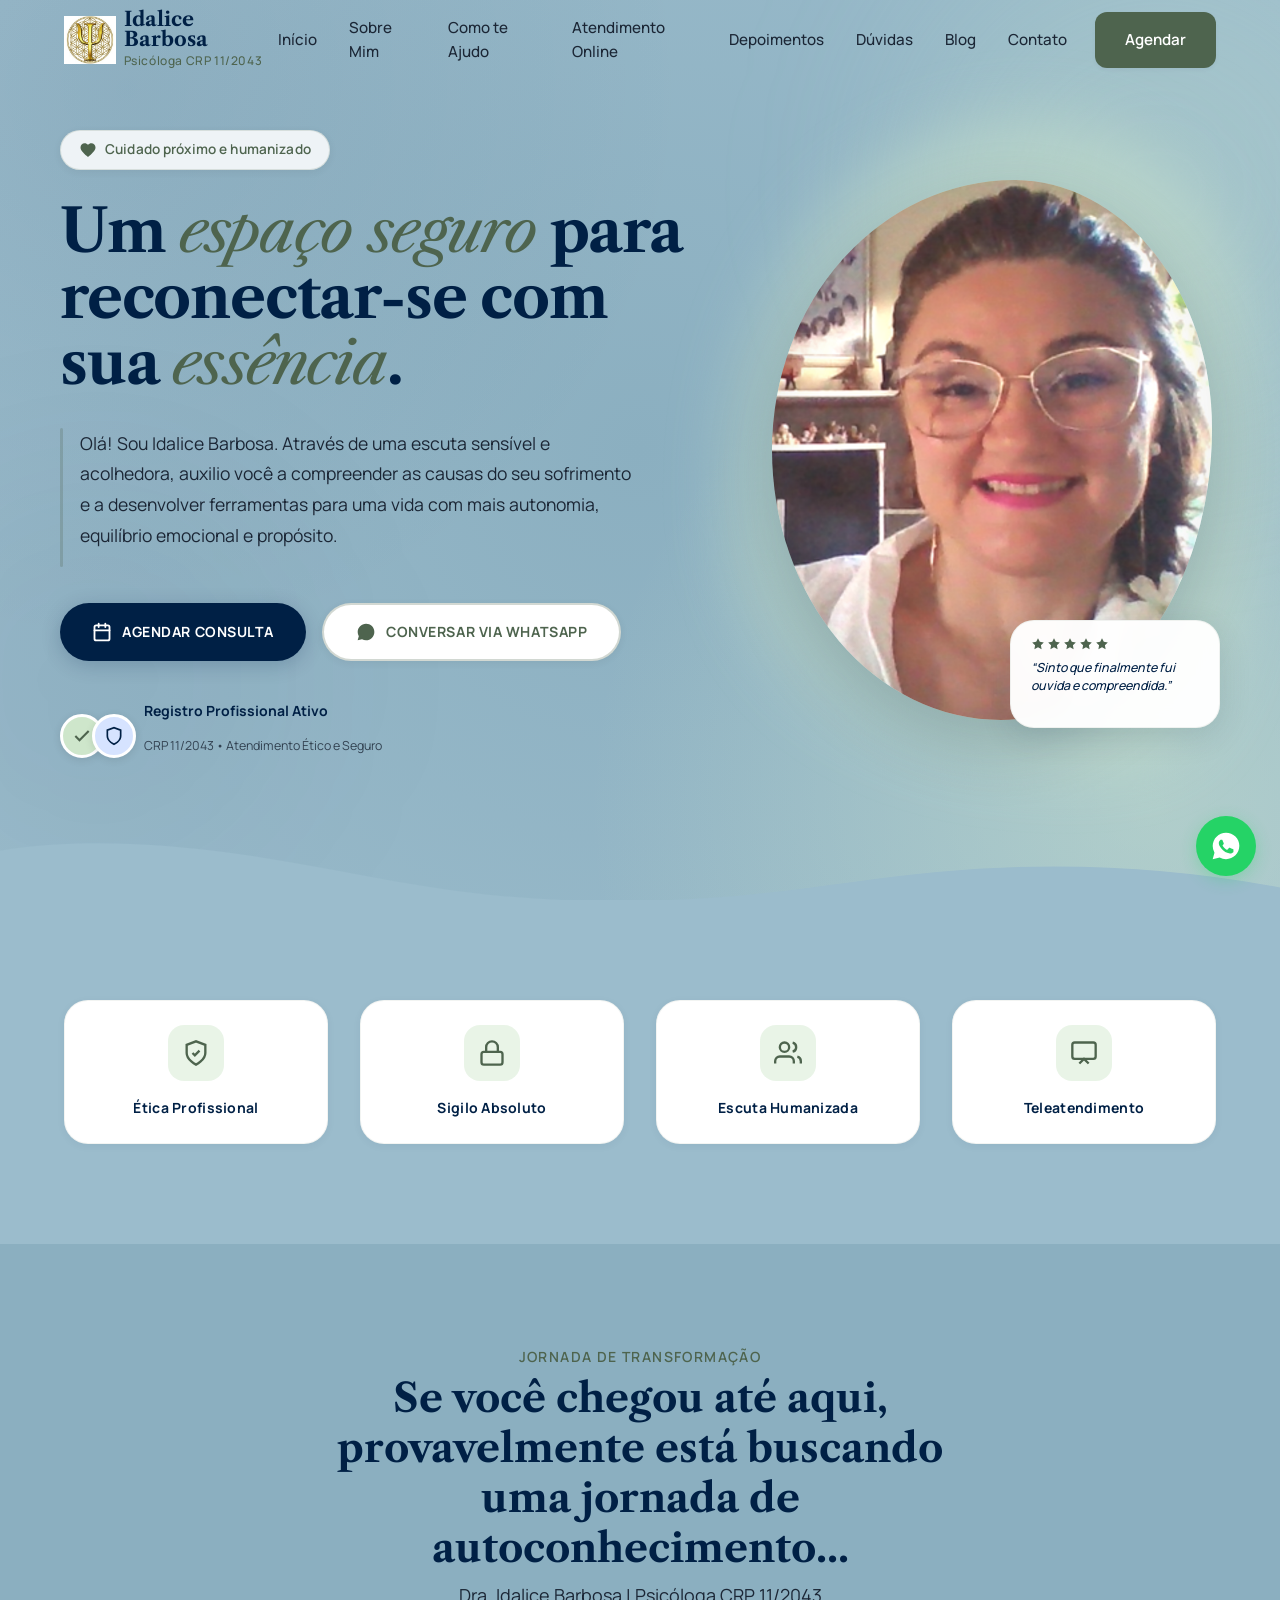
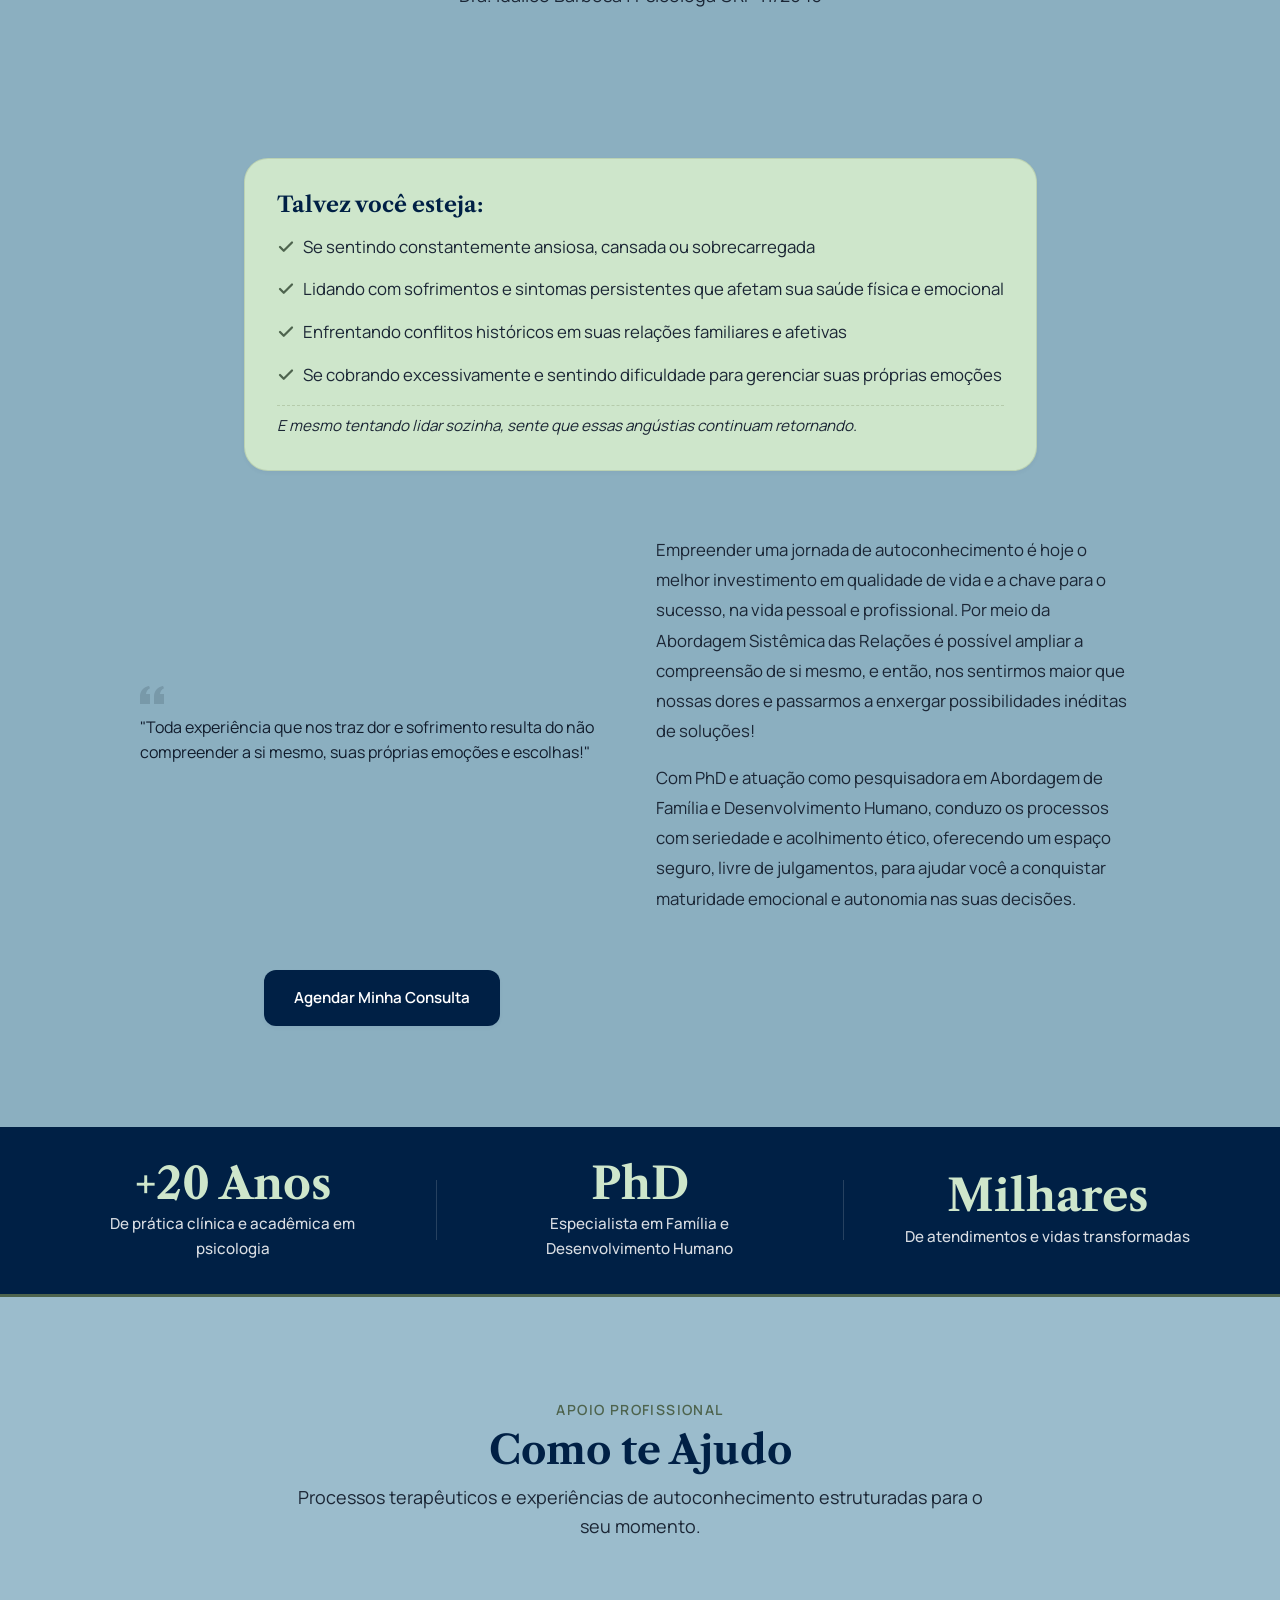
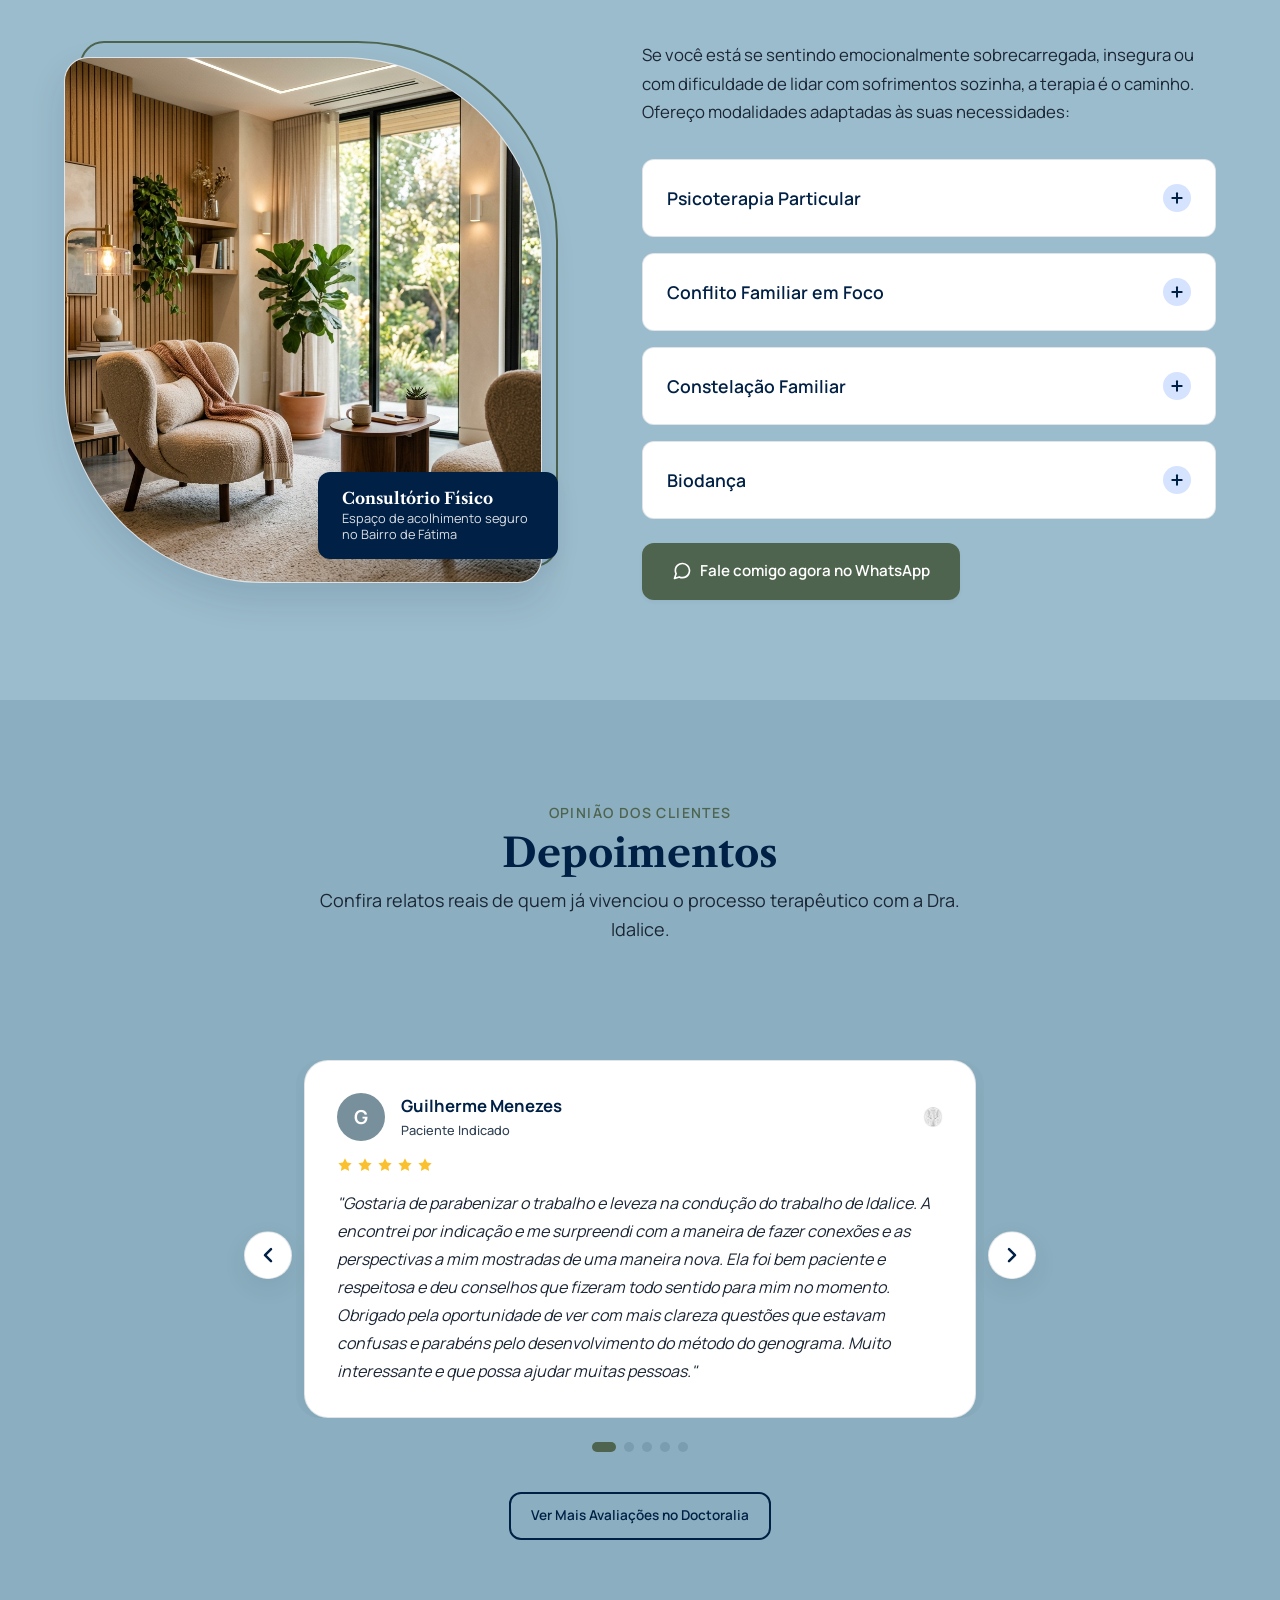
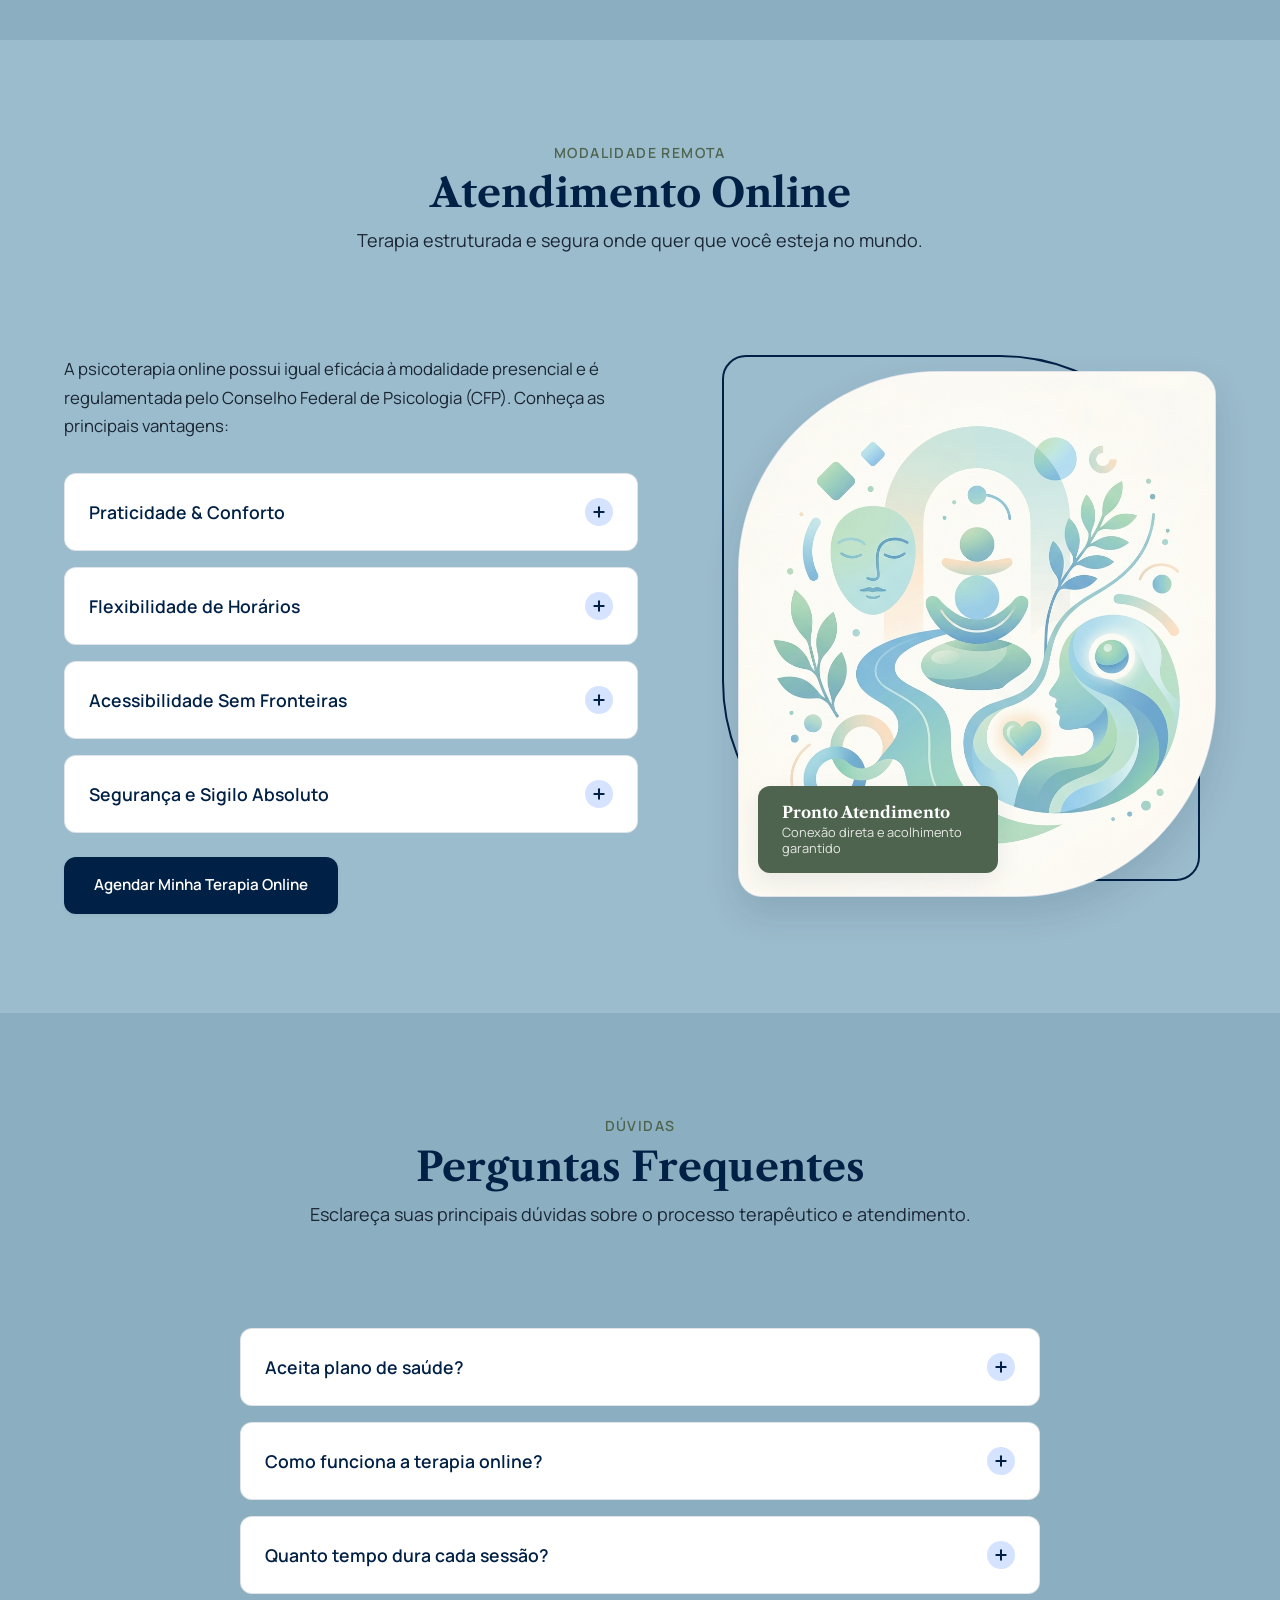
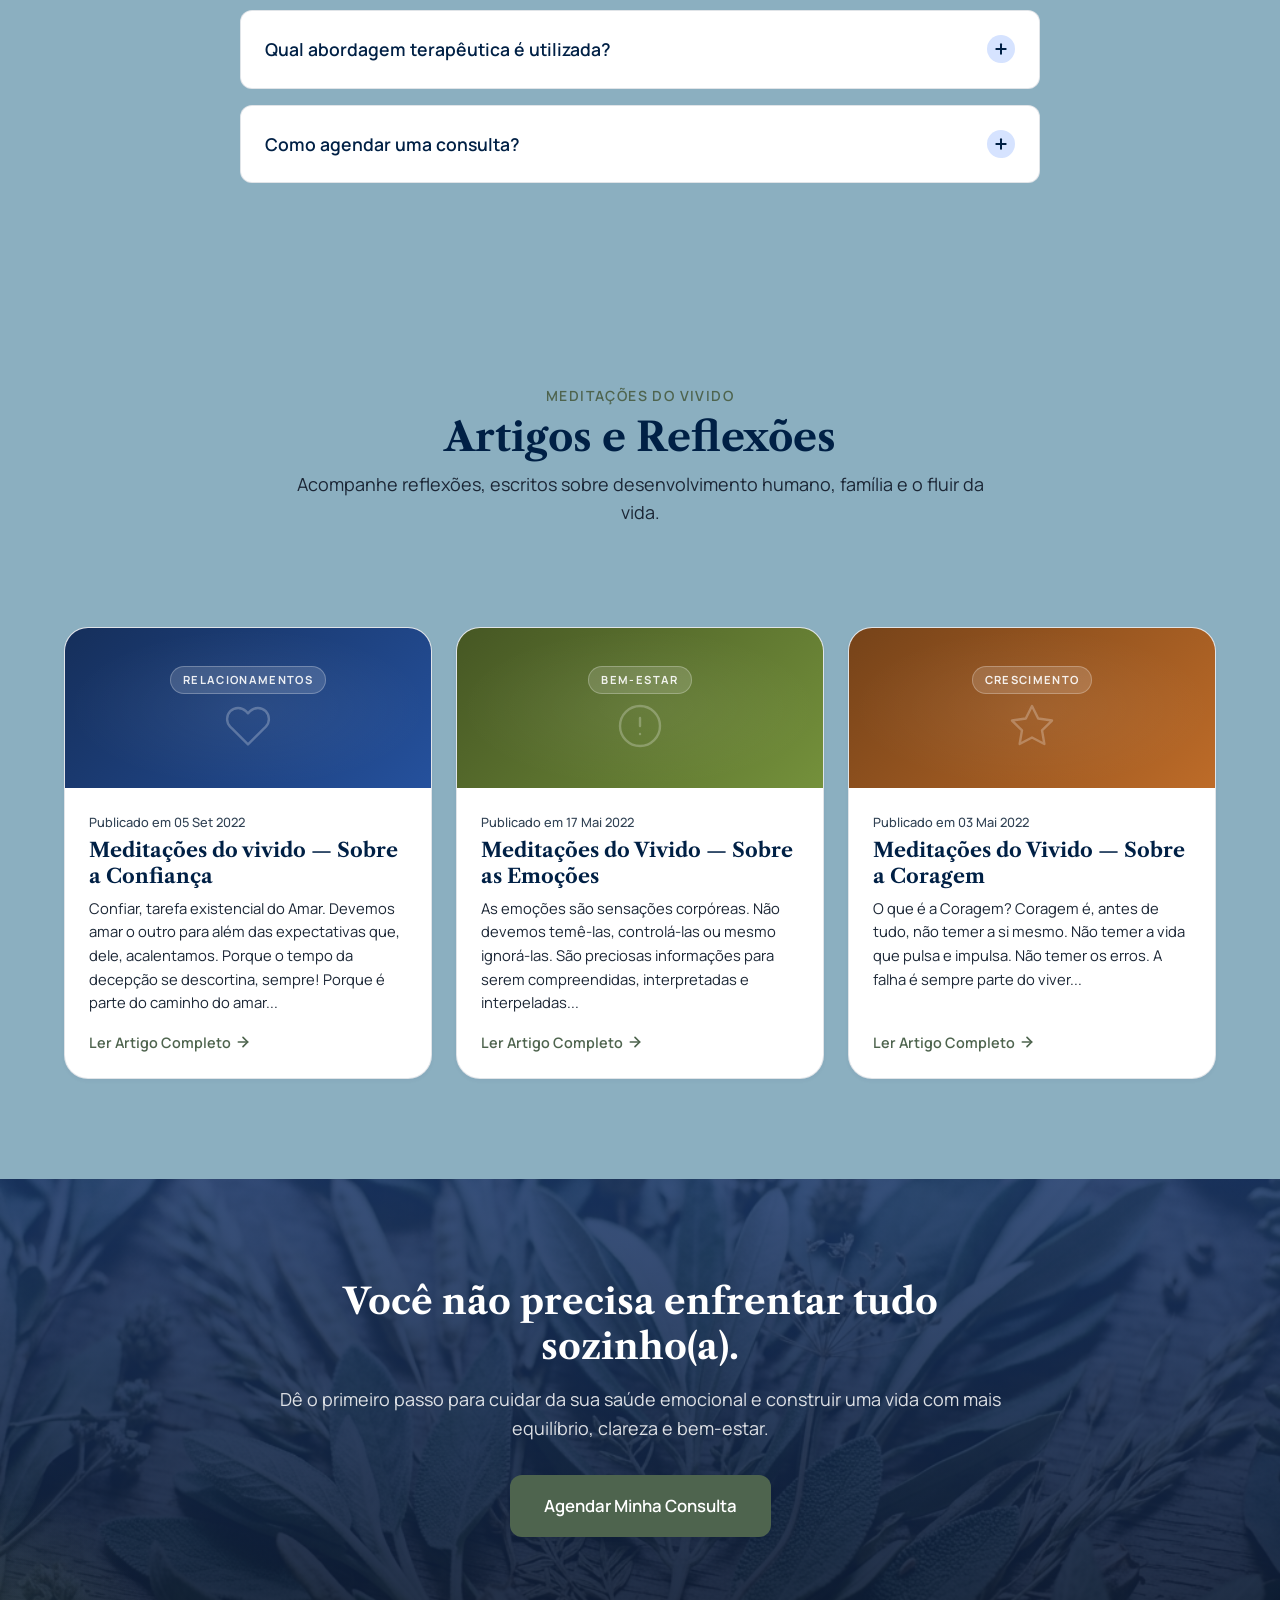
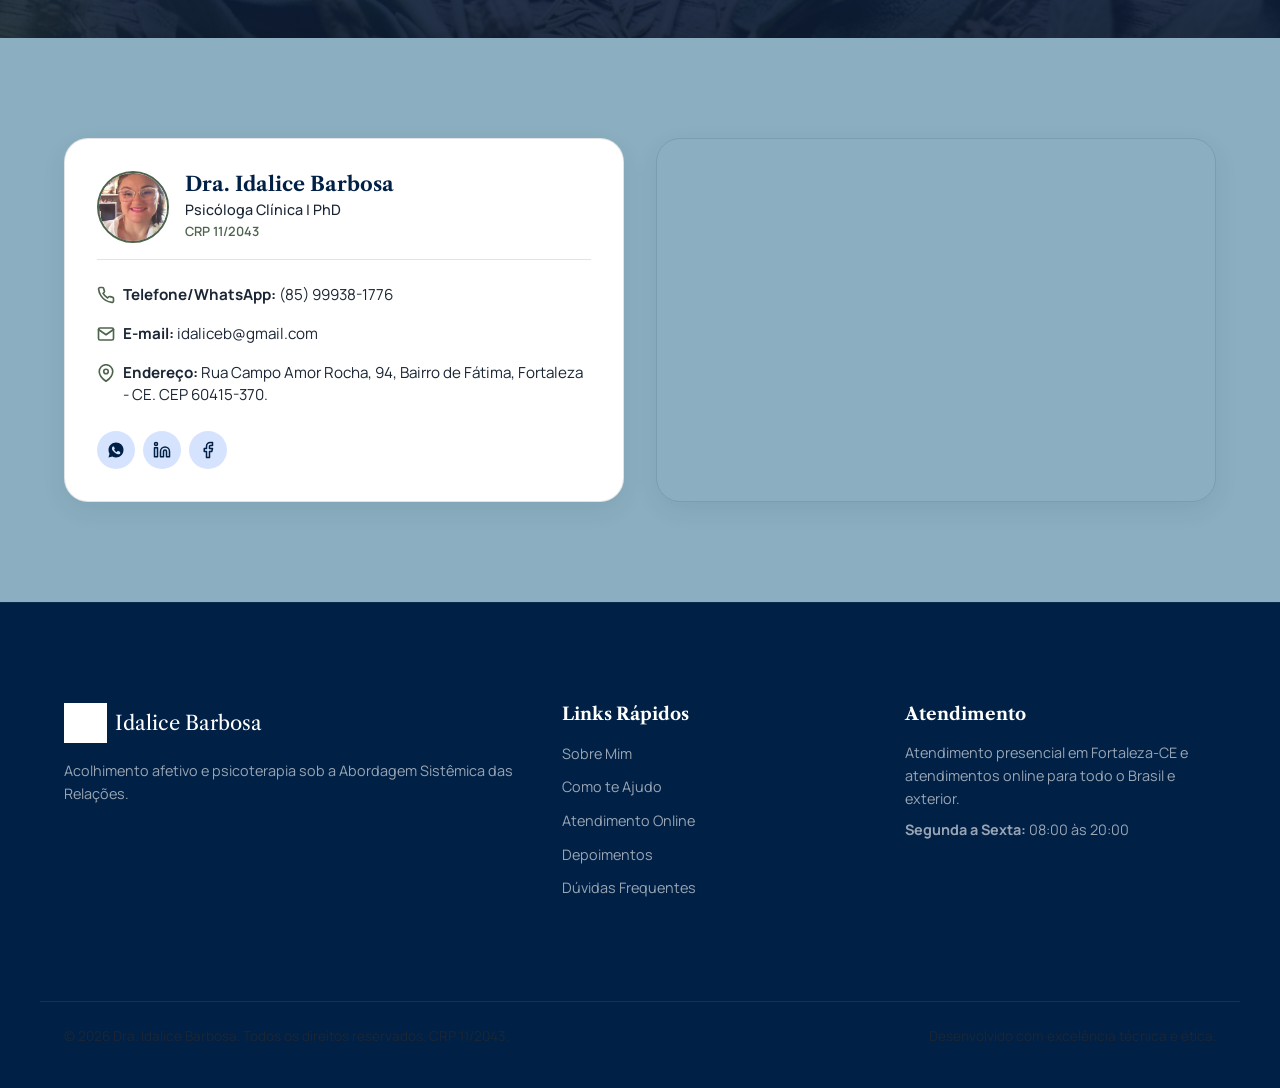
==== commit 896d4c37: "Change background color to Slate Blue pastel (#8BAFC0) and adjust contrast" ====
--- a/index.html
+++ b/index.html
@@ -178,7 +178,7 @@
       <!-- Wavy bottom separator -->
       <div class="hero-wave" aria-hidden="true">
         <svg viewBox="0 0 1200 120" preserveAspectRatio="none" xmlns="http://www.w3.org/2000/svg">
-          <path d="M321.39,56.44c58-10.79,114.16-30.13,172-41.86,82.39-16.72,168.19-17.73,250.45-.39C823.78,31,906.67,72,985.66,92.83c70.05,18.48,146.53,26.09,214.34,3V0H0V27.35A600.21,600.21,0,0,0,321.39,56.44Z" fill="#f0f3ff"/>
+          <path d="M321.39,56.44c58-10.79,114.16-30.13,172-41.86,82.39-16.72,168.19-17.73,250.45-.39C823.78,31,906.67,72,985.66,92.83c70.05,18.48,146.53,26.09,214.34,3V0H0V27.35A600.21,600.21,0,0,0,321.39,56.44Z" fill="var(--color-bg-secondary)"/>
         </svg>
       </div>
     </section>
--- a/css/style.css
+++ b/css/style.css
@@ -21,25 +21,26 @@
   --c-primary-container:   #1a365d;
   --c-on-primary:          #ffffff;
   --c-on-secondary:        #ffffff;
-  --c-surface:             #f9f9ff;
-  --c-surface-low:         #f0f3ff;
-  --c-surface-container:   #e7eeff;
-  --c-surface-high:        #dee8ff;
+  --c-surface:             #8BAFC0;   /* Slate Blue pastel */
+  --c-surface-low:         #9BBCCC;   /* Lighter Slate Blue pastel */
+  --c-surface-container:   #AECCD9;
+  --c-surface-high:        #c2d9e3;
   --c-on-surface:          #111c2c;
-  --c-on-surface-variant:  #43474e;
-  --c-outline:             #74777f;
-  --c-outline-variant:     #c4c6cf;
+  --c-on-surface-variant:  #1b2635;
+  --c-outline:             #5f7285;
+  --c-outline-variant:     #a2b8c9;
 
   /* Legacy alias (keeps existing sections working) */
-  --color-bg-primary:      #ffffff;
-  --color-bg-secondary:    #f0f3ff;
+  --color-bg-primary:      #8BAFC0;   /* Slate Blue pastel (was #ffffff) */
+  --color-bg-secondary:    #9BBCCC;   /* Lighter Slate Blue pastel (was #f0f3ff) */
   --color-bg-dark:         #002045;
-  --color-bg-glass:        rgba(255, 255, 255, 0.85);
+  --color-bg-glass:        rgba(244, 247, 249, 0.9); /* High premium glass background */
   --color-text-dark:       #111c2c;
-  --color-text-medium:     #43474e;
-  --color-text-light:      #74777f;
+  --color-text-medium:     #1b2635;   /* Adjusted for WCAG AAA readability on Slate Blue */
+  --color-text-light:      #304153;   /* Adjusted for WCAG AAA readability on Slate Blue */
   --color-text-white:      #ffffff;
-  --border-color:          #c4c6cf;
+  --color-card-bg:         #ffffff;   /* Keep cards/components white and readable */
+  --border-color:          rgba(0, 32, 69, 0.12); /* Softer outline for cards */
   --border-glass:          rgba(0, 32, 69, 0.08);
   --ring-color:            hsla(218, 62%, 25%, 0.15);
 
@@ -449,7 +450,7 @@
   right: -100%;
   width: 280px;
   height: 100vh;
-  background-color: var(--color-bg-primary);
+  background-color: var(--color-card-bg);
   z-index: 1050;
   box-shadow: var(--shadow-xl);
   padding: 100px var(--space-lg) var(--space-xl) var(--space-lg);
@@ -508,7 +509,7 @@
   background:
     radial-gradient(circle at 10% 10%, rgba(0, 32, 69, 0.07) 0%, transparent 40%),
     radial-gradient(circle at 90% 90%, rgba(206, 230, 203, 0.45) 0%, transparent 40%),
-    radial-gradient(circle at 50% 50%, #f9f9ff 0%, rgba(231, 238, 255, 0.3) 100%);
+    radial-gradient(circle at 50% 50%, var(--color-bg-primary) 0%, var(--color-bg-secondary) 100%);
   padding-bottom: 64px; /* space for wave */
 }
 
@@ -1146,7 +1147,7 @@
   overflow: hidden;
   box-shadow: var(--shadow-lg);
   border: 1px solid var(--border-color);
-  background-color: var(--color-bg-primary);
+  background-color: var(--color-card-bg);
 }
 
 .services-img {
@@ -1205,7 +1206,7 @@
 }
 
 .accordion-item {
-  background-color: var(--color-bg-primary);
+  background-color: var(--color-card-bg);
   border: 1px solid var(--border-color);
   border-radius: var(--radius-md);
   overflow: hidden;
@@ -1331,7 +1332,7 @@
 }
 
 .testimonial-card {
-  background-color: var(--color-bg-primary);
+  background-color: var(--color-card-bg);
   border: 1px solid var(--border-color);
   border-radius: var(--radius-lg);
   padding: var(--space-xl);
@@ -1386,7 +1387,7 @@
   transform: translateY(-60%);
   width: 48px;
   height: 48px;
-  background-color: var(--color-bg-primary);
+  background-color: var(--color-card-bg);
   border: 1px solid var(--border-color);
   border-radius: var(--radius-full);
   display: flex;
@@ -1468,7 +1469,7 @@
 }
 /* Google Reviews Style Cards */
 .review-card {
-  background-color: var(--color-bg-primary);
+  background-color: var(--color-card-bg);
   border: 1px solid var(--border-color);
   border-radius: var(--radius-lg);
   padding: var(--space-xl);
@@ -1551,7 +1552,7 @@
    ========================================================================== */
 
 .blog-card {
-  background-color: var(--color-bg-primary);
+  background-color: var(--color-card-bg);
   border: 1px solid var(--border-color);
   border-radius: var(--radius-lg);
   overflow: hidden;
@@ -1749,7 +1750,7 @@
 }
 
 .contact-profile-card {
-  background-color: var(--color-bg-primary);
+  background-color: var(--color-card-bg);
   border: 1px solid var(--border-color);
   border-radius: var(--radius-lg);
   padding: var(--space-xl);
@@ -2015,7 +2016,7 @@
 }
 
 .modal-content {
-  background-color: var(--color-bg-primary);
+  background-color: var(--color-card-bg);
   border-radius: var(--radius-lg);
   max-width: 500px;
   width: 100%;
@@ -2077,6 +2078,7 @@
 .form-control {
   width: 100%;
   padding: 10px 14px;
+  background-color: var(--color-card-bg);
   border: 1px solid var(--border-color);
   border-radius: var(--radius-sm);
   font-size: 0.95rem;
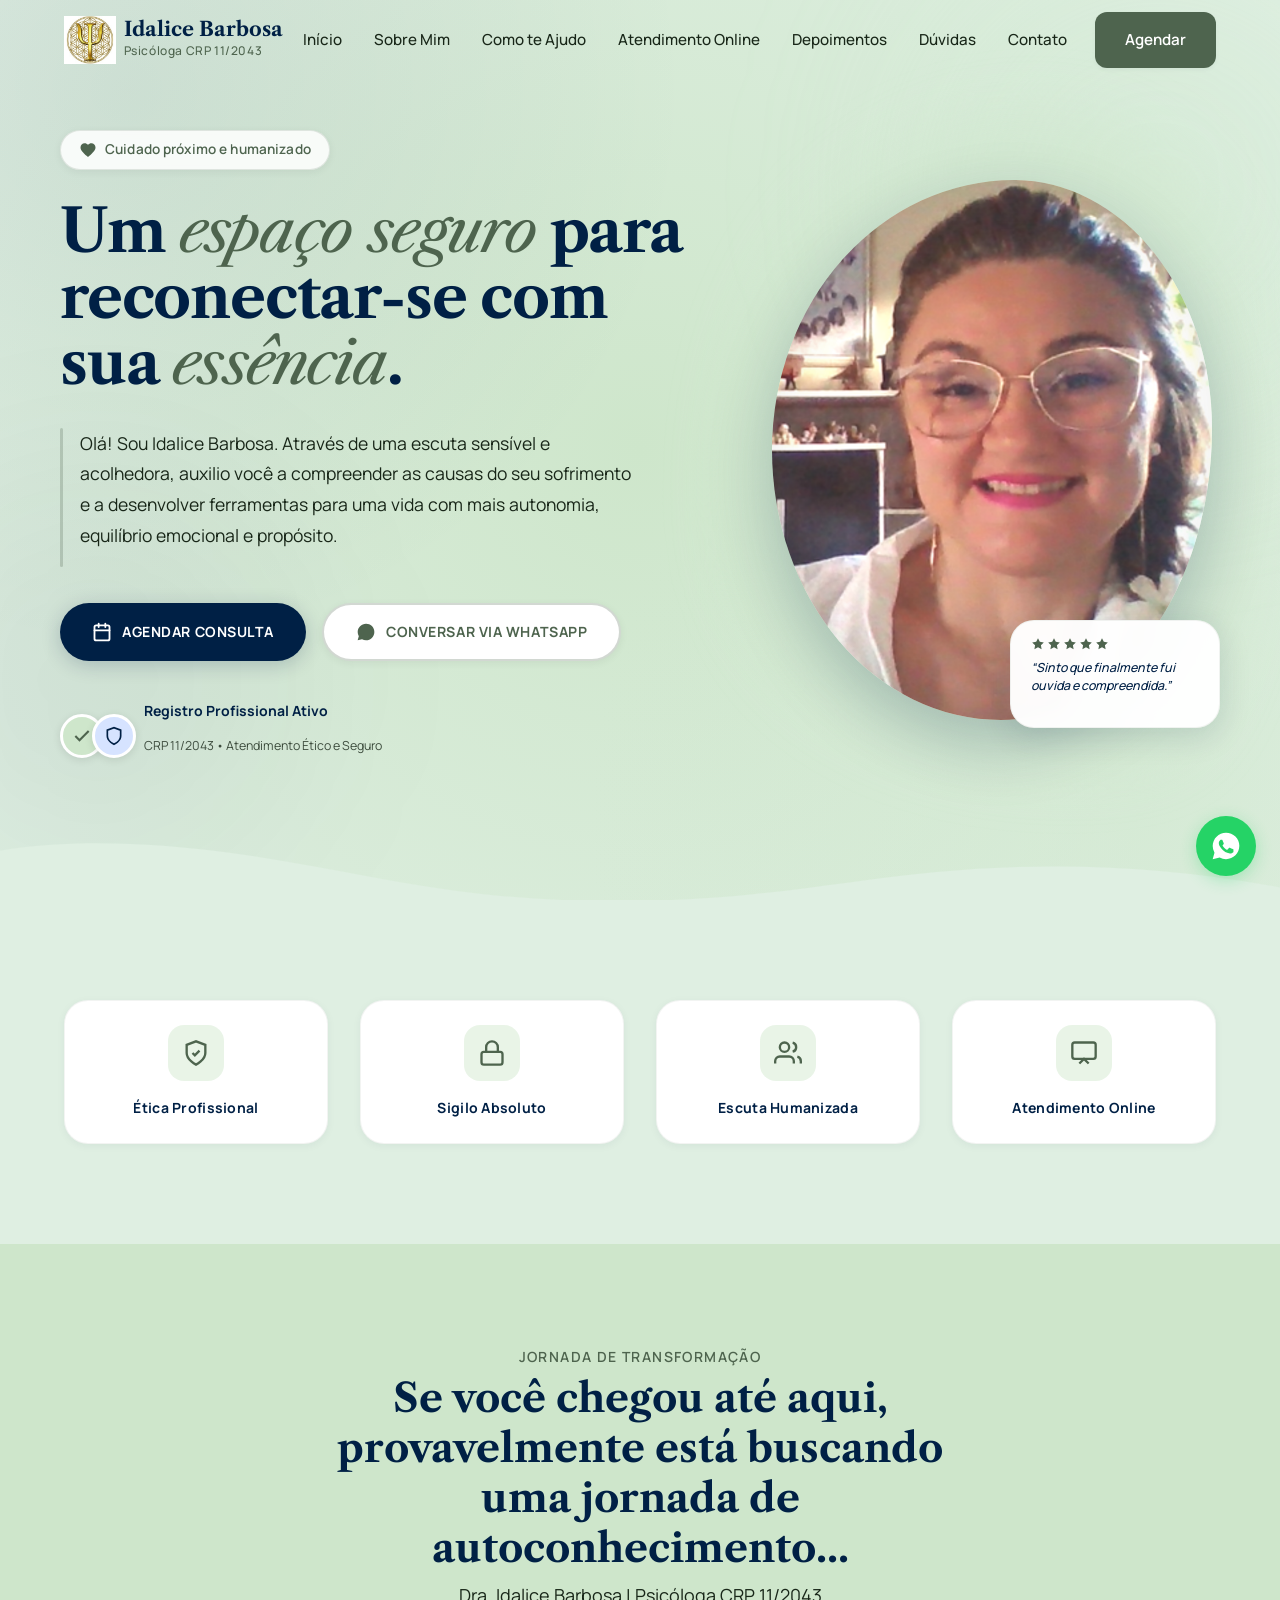
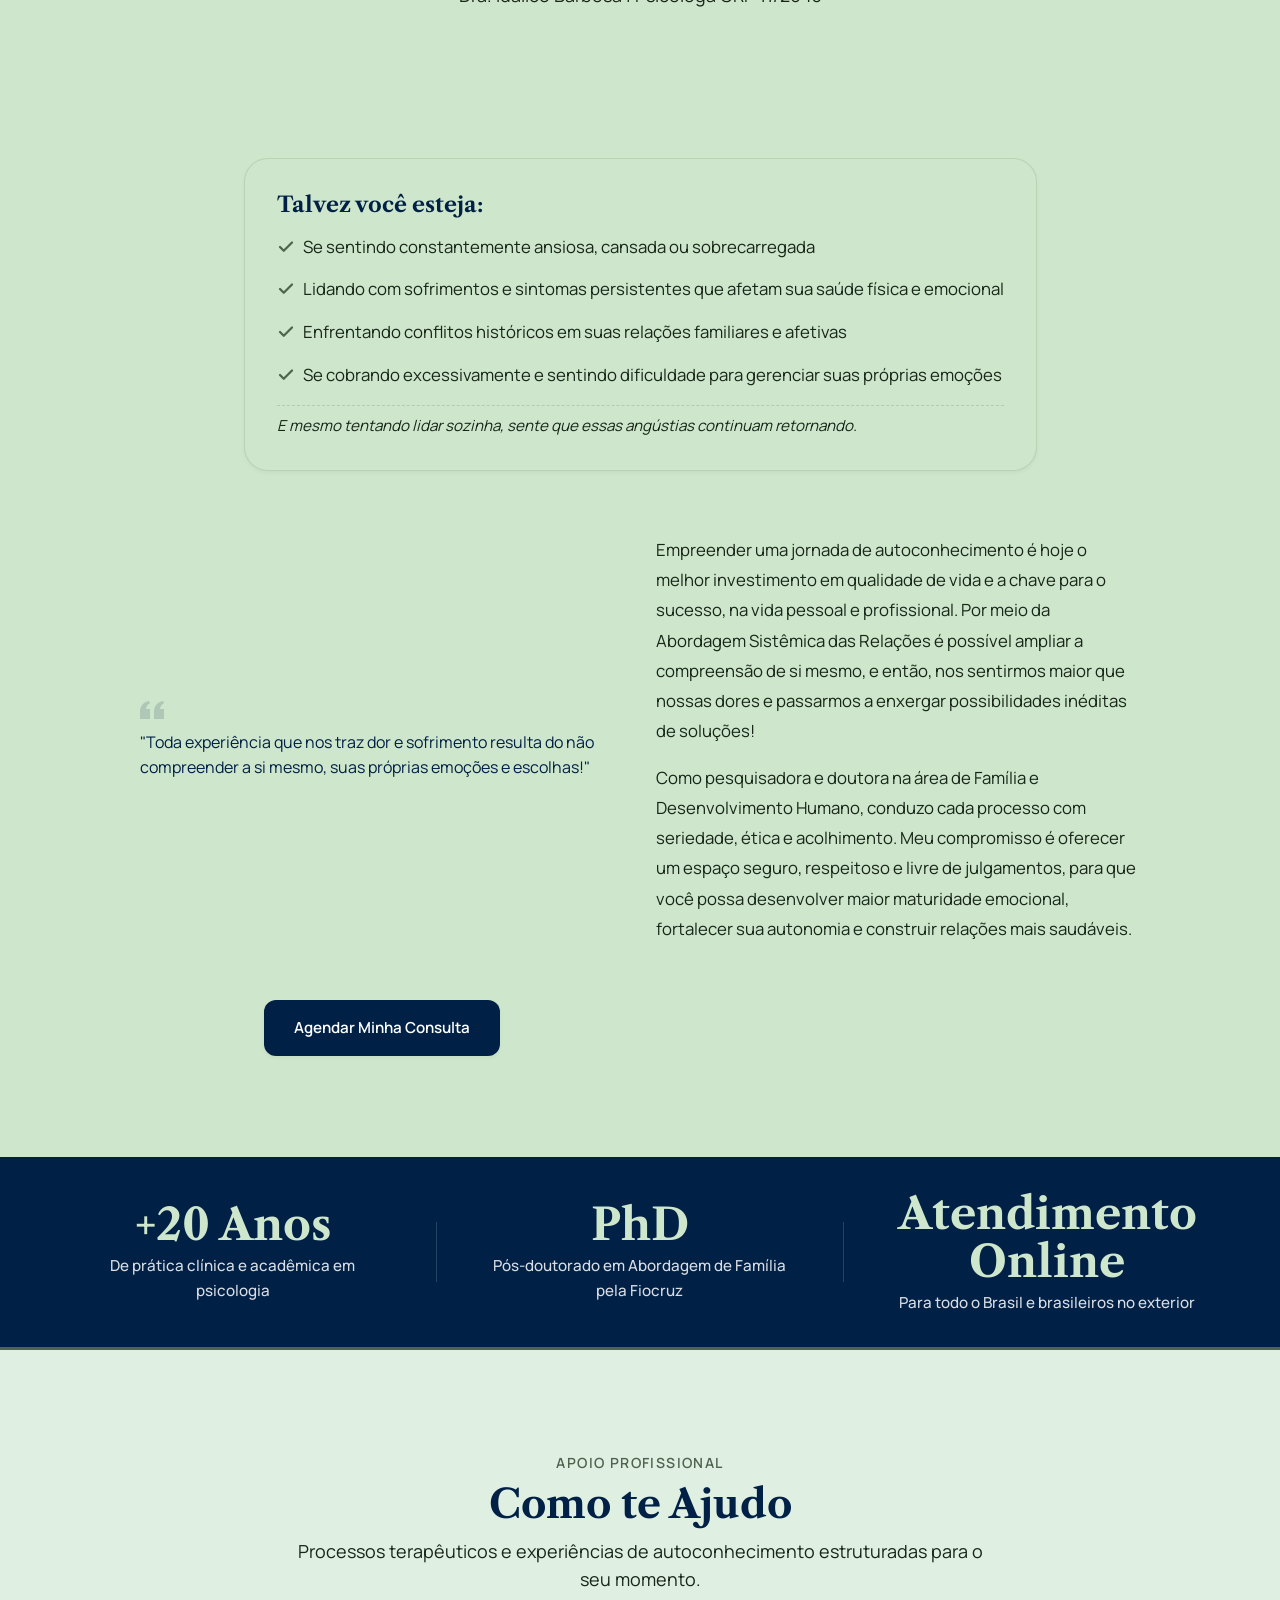
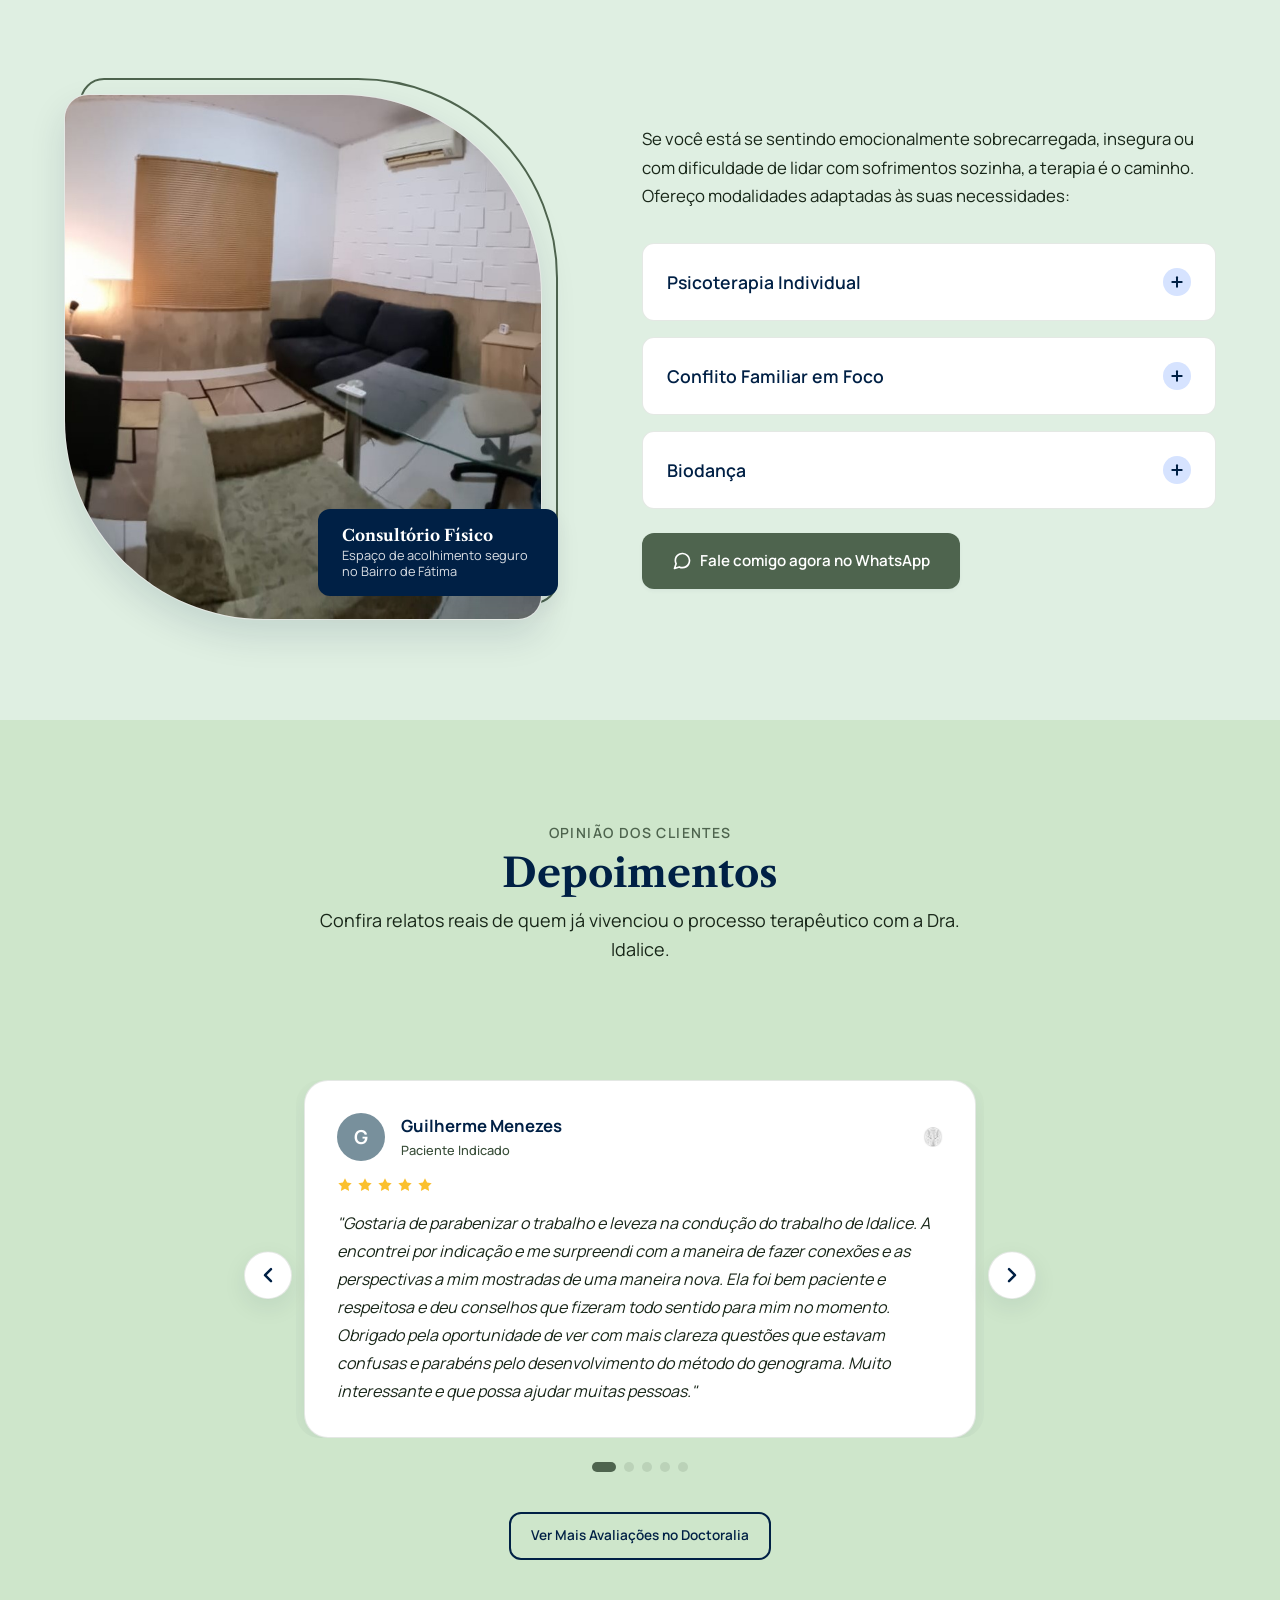
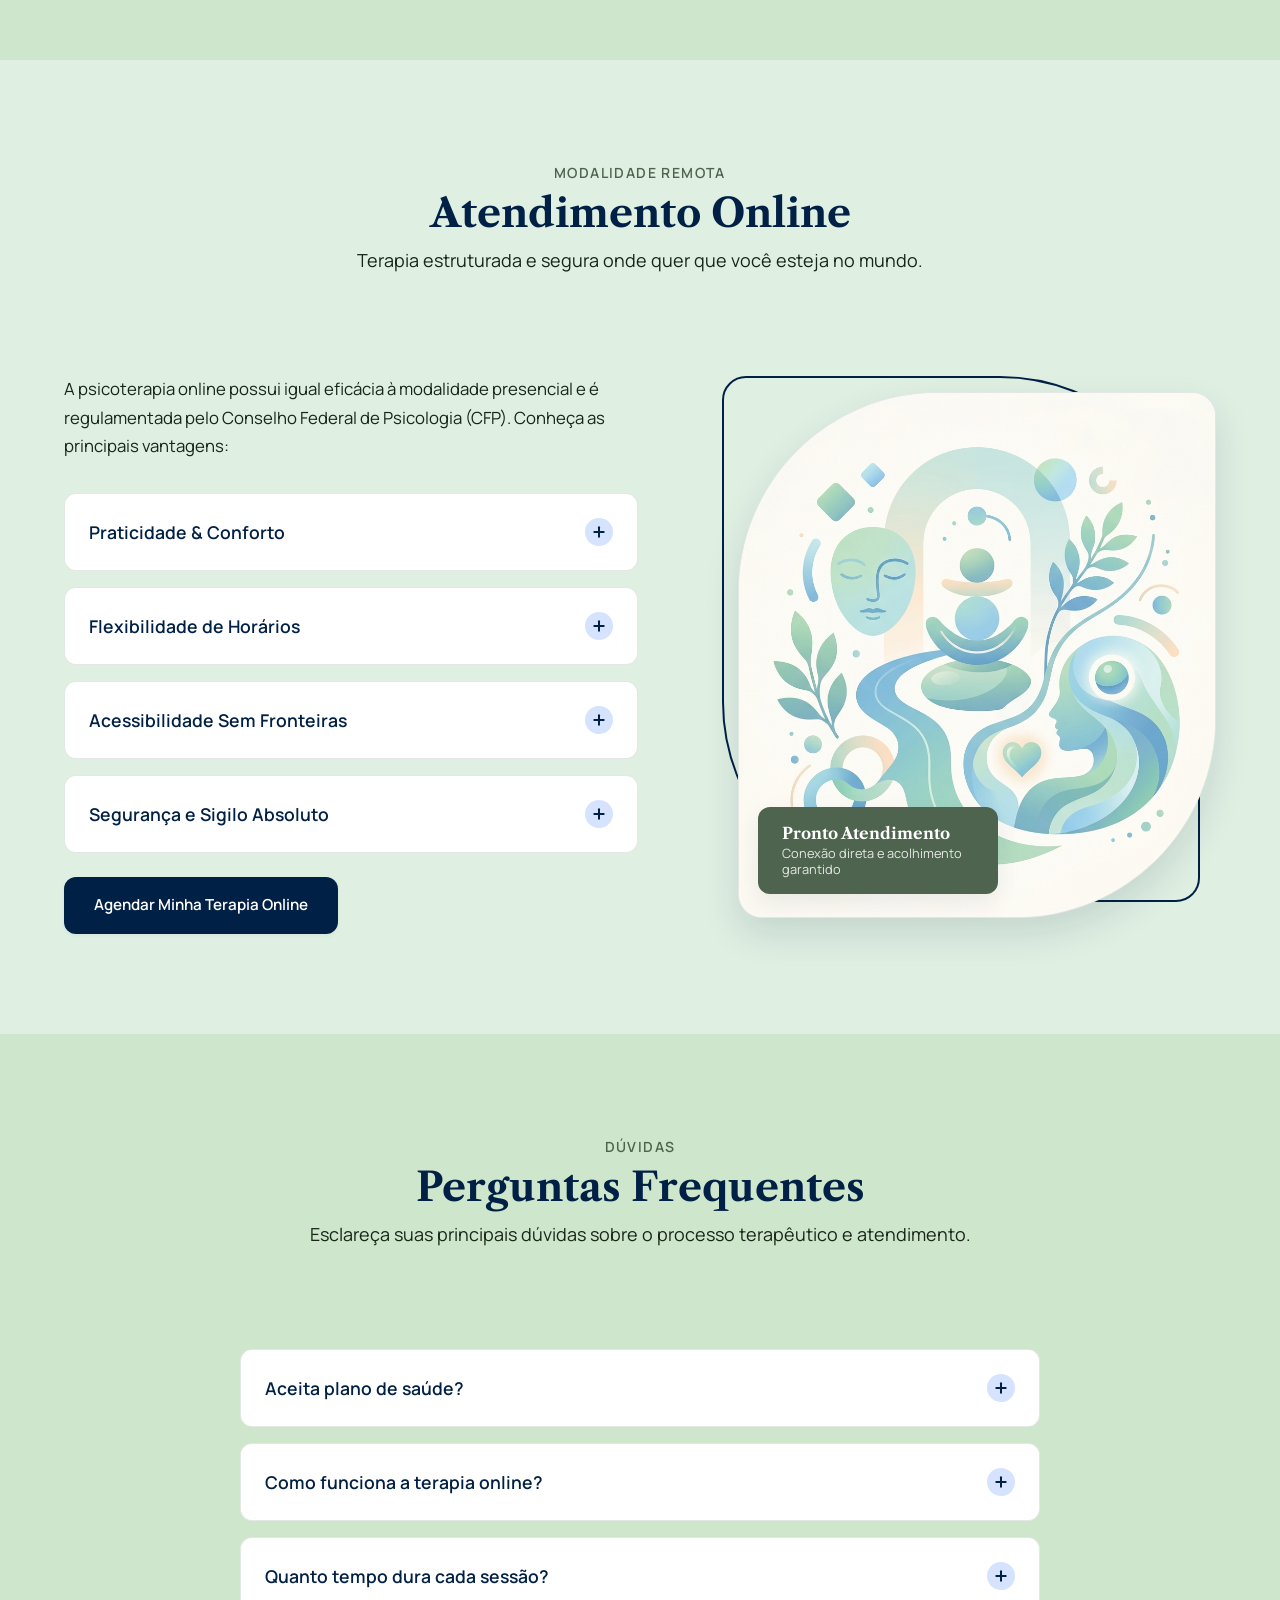
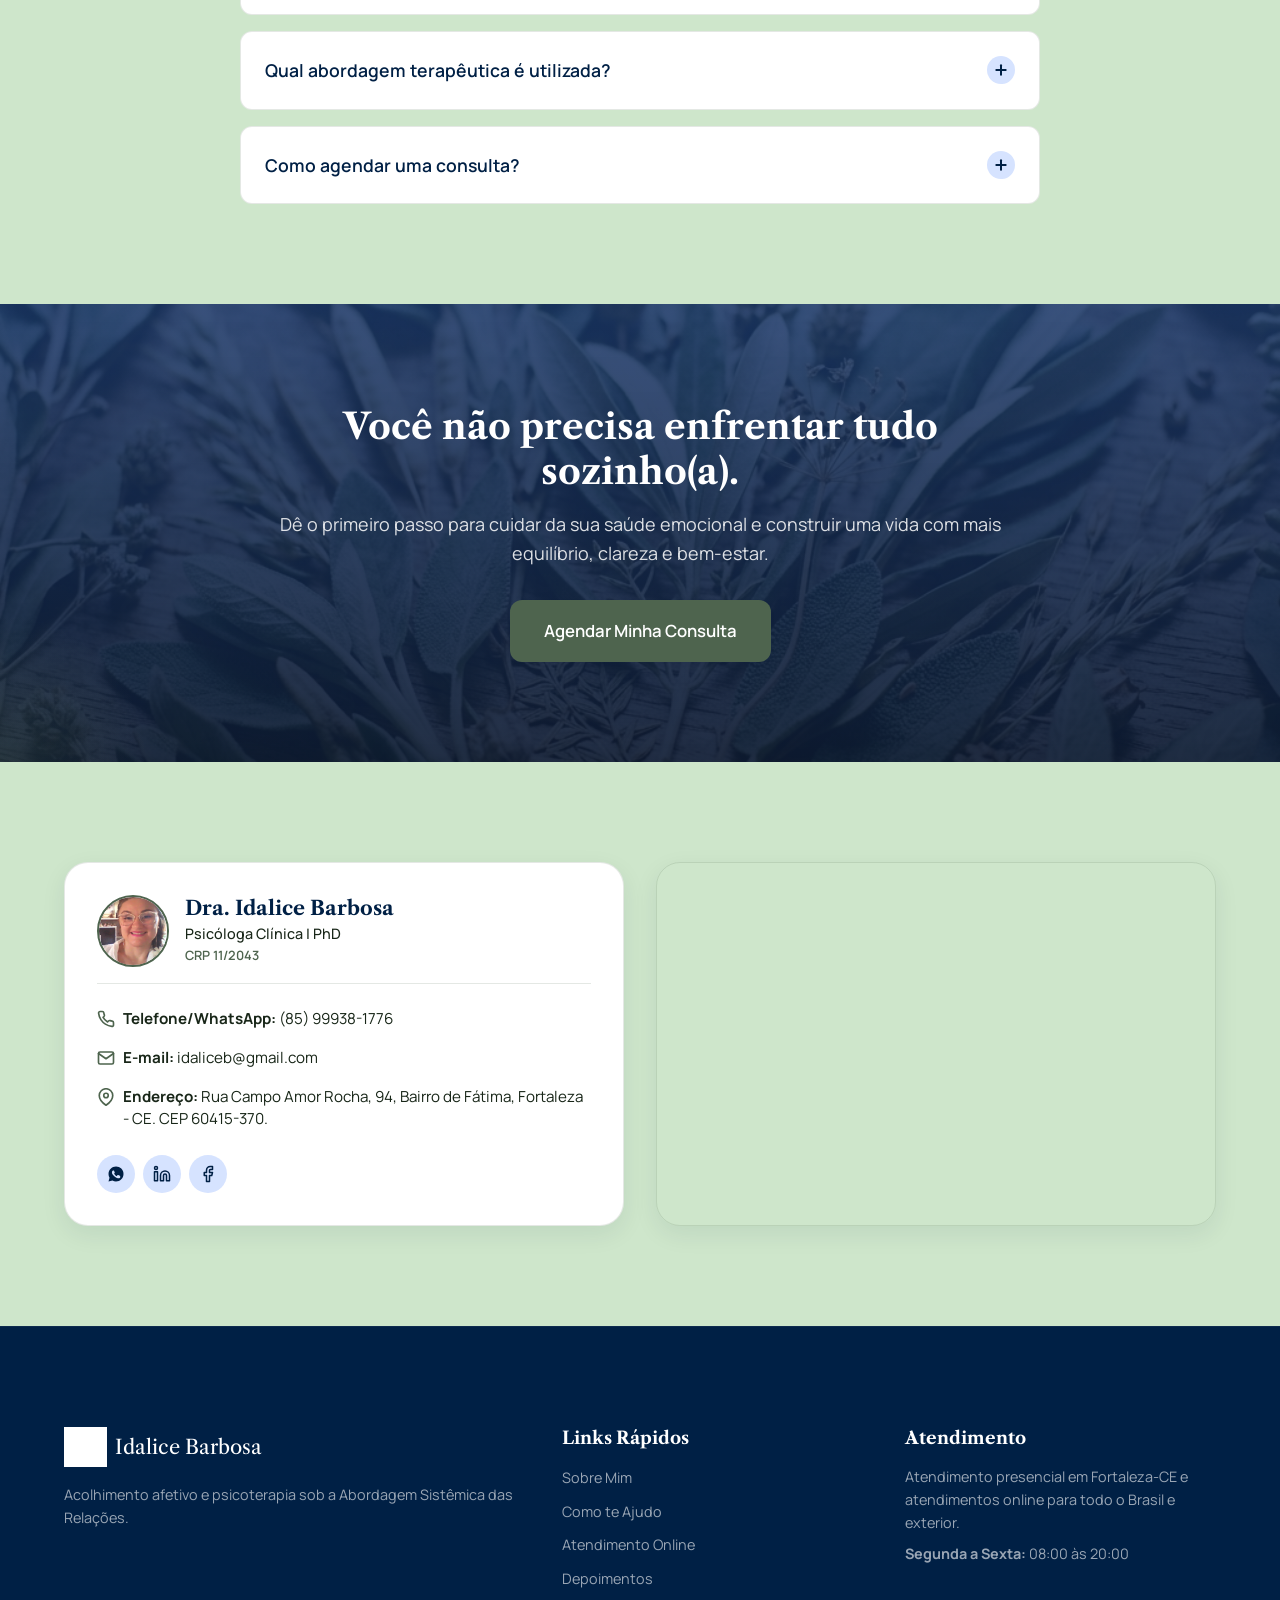
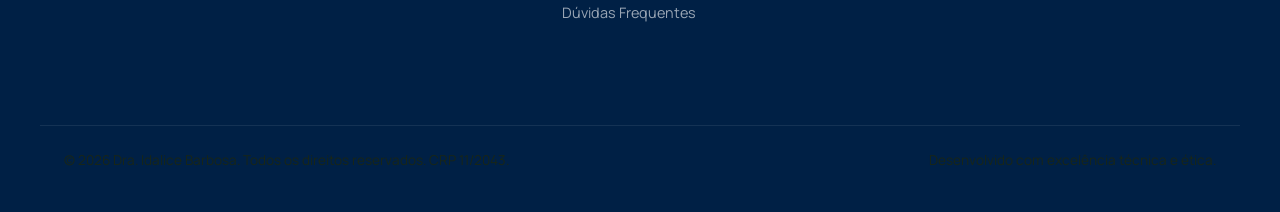
==== commit 80d51c52: "Atualiza conteudo, estrutura, FAQ e remove blog/constelacao" ====
--- a/index.html
+++ b/index.html
@@ -8,7 +8,7 @@
   <!-- SEO Meta Tags -->
   <title>Dra. Idalice Barbosa | Psicóloga em Fortaleza e Online</title>
   <meta name="description" content="Acolhimento afetivo e escuta qualificada em Fortaleza e Online. Dra. Idalice Barbosa, PhD em Abordagem de Família. Supere sofrimentos e desenvolva autoconhecimento.">
-  <meta name="keywords" content="Psicóloga Fortaleza, Psicólogo Fortaleza, Terapia Online, Constelação Familiar Fortaleza, Biodânça Ceará, Idalice Barbosa, Psicologia Sistêmica">
+  <meta name="keywords" content="Psicóloga Fortaleza, Psicólogo Fortaleza, Terapia Online, Biodânça Ceará, Idalice Barbosa, Psicologia Sistêmica">
   <meta name="author" content="Dra. Idalice Barbosa">
   
   <!-- Open Graph -->
@@ -52,7 +52,6 @@
         <a href="#atendimento-online" class="nav-link">Atendimento Online</a>
         <a href="#depoimentos" class="nav-link">Depoimentos</a>
         <a href="#faq" class="nav-link">Dúvidas</a>
-        <a href="#blog" class="nav-link">Blog</a>
         <a href="#contato" class="nav-link">Contato</a>
         <a href="#agendar" class="btn btn-accent open-modal-btn">Agendar</a>
       </nav>
@@ -73,7 +72,6 @@
       <a href="#atendimento-online" class="mobile-nav-link">Atendimento Online</a>
       <a href="#depoimentos" class="mobile-nav-link">Depoimentos</a>
       <a href="#faq" class="mobile-nav-link">Dúvidas</a>
-      <a href="#blog" class="mobile-nav-link">Blog</a>
       <a href="#contato" class="mobile-nav-link">Contato</a>
       <a href="#agendar" class="btn btn-accent open-modal-btn" style="margin-top: var(--space-md);">Agendar Consulta</a>
     </nav>
@@ -210,7 +208,7 @@
           <div class="care-icon care-icon--green">
             <svg xmlns="http://www.w3.org/2000/svg" width="28" height="28" viewBox="0 0 24 24" fill="none" stroke="currentColor" stroke-width="2"><rect x="2" y="3" width="20" height="14" rx="2"/><polyline points="8 21 12 17 16 21"/></svg>
           </div>
-          <span class="care-label">Teleatendimento</span>
+            <span class="care-label">Atendimento Online</span>
         </div>
       </div>
     </section>
@@ -260,7 +258,7 @@
           
           <div class="biography-text">
             <p>Empreender uma jornada de autoconhecimento é hoje o melhor investimento em qualidade de vida e a chave para o sucesso, na vida pessoal e profissional. Por meio da Abordagem Sistêmica das Relações é possível ampliar a compreensão de si mesmo, e então, nos sentirmos maior que nossas dores e passarmos a enxergar possibilidades inéditas de soluções!</p>
-            <p>Com PhD e atuação como pesquisadora em Abordagem de Família e Desenvolvimento Humano, conduzo os processos com seriedade e acolhimento ético, oferecendo um espaço seguro, livre de julgamentos, para ajudar você a conquistar maturidade emocional e autonomia nas suas decisões.</p>
+            <p>Como pesquisadora e doutora na área de Família e Desenvolvimento Humano, conduzo cada processo com seriedade, ética e acolhimento. Meu compromisso é oferecer um espaço seguro, respeitoso e livre de julgamentos, para que você possa desenvolver maior maturidade emocional, fortalecer sua autonomia e construir relações mais saudáveis.</p>
           </div>
           
           <div class="text-center" style="margin-top: var(--space-lg);">
@@ -285,14 +283,14 @@
         <!-- Counter 2 -->
         <div class="metric-card">
           <span class="metric-number">PhD</span>
-          <span class="metric-label">Especialista em Família e Desenvolvimento Humano</span>
+          <span class="metric-label">Pós-doutorado em Abordagem de Família pela Fiocruz</span>
         </div>
         <!-- Divider -->
         <span class="metric-divider"></span>
         <!-- Counter 3 -->
         <div class="metric-card">
-          <span class="metric-number">Milhares</span>
-          <span class="metric-label">De atendimentos e vidas transformadas</span>
+          <span class="metric-number">Atendimento Online</span>
+          <span class="metric-label">Para todo o Brasil e brasileiros no exterior</span>
         </div>
       </div>
     </section>
@@ -329,7 +327,7 @@
               <!-- Service 1 -->
               <div class="accordion-item">
                 <button class="accordion-trigger" aria-expanded="false">
-                  <span class="accordion-title">Psicoterapia Particular</span>
+                  <span class="accordion-title">Psicoterapia Individual</span>
                   <span class="accordion-icon-box">
                     <svg class="icon-plus" xmlns="http://www.w3.org/2000/svg" width="16" height="16" viewBox="0 0 24 24" fill="none" stroke="currentColor" stroke-width="3" stroke-linecap="round" stroke-linejoin="round"><line x1="12" y1="5" x2="12" y2="19"></line><line x1="5" y1="12" x2="19" y2="12"></line></svg>
                   </span>
@@ -337,8 +335,8 @@
                 <div class="accordion-content">
                   <div class="accordion-content-inner">
                     <div class="svc-meta-inline">
-                      <span><strong>Duração:</strong> 1h 30min</span>
-                      <span><strong>Valor:</strong> R$ 230 / Sessão</span>
+                      <span><strong>Duração:</strong> 1 hora</span>
+                      <span><strong>Valor:</strong> R$ 260,00 / Sessão</span>
                     </div>
                     <p>Tenho 20 anos como profissional da psicologia e desde que me formei participo de processos terapêuticos e jornadas de autoconhecimento. Acredito que esta experiência aliada ao estudo me permite conduzir um processo com segurança e resultados.</p>
                     <a href="#agendar" class="btn btn-primary open-modal-btn" style="font-size: 0.85rem; padding: 0.6rem 1.2rem;">Agendar Esta Sessão</a>
@@ -357,34 +355,31 @@
                 <div class="accordion-content">
                   <div class="accordion-content-inner">
                     <div class="svc-meta-inline">
-                      <span><strong>Duração:</strong> 2h / Sessão</span>
-                      <span><strong>Estrutura:</strong> 3 Sessões Individuais</span>
+                      <span><strong>Duração:</strong> 1h30 por sessão</span>
+                      <span><strong>Estrutura:</strong> Processo em 3 encontros</span>
                     </div>
-                    <p>Compreenda como vivencia e age em relação aos vínculos familiares buscando ampliar o olhar sobre temas conflituosos. Na 1ª sessão focalizamos o problema e construímos a Árvore Genealógica; na 2ª, aprofundamos a compreensão do conflito; na 3ª, construímos uma postura assertiva.</p>
+                    <p>Um processo estruturado em três encontros para ampliar sua compreensão sobre os vínculos familiares e a forma como você se posiciona diante deles.</p>
+                    
+                    <div style="margin: 1.25rem 0; padding-left: 1rem; border-left: 3px solid var(--color-accent); display: flex; flex-direction: column; gap: 0.75rem;">
+                      <div style="font-size: 0.95rem; line-height: 1.5; color: var(--color-text-medium);">
+                        <span style="display: inline-block; background-color: var(--color-accent); color: white; font-weight: 700; font-size: 0.75rem; padding: 2px 8px; border-radius: 4px; margin-right: 6px;">1º ENCONTRO</span>
+                        Acolhimento da demanda e construção conjunta da Árvore Genealógica Familiar, identificando elements importantes da sua história.
+                      </div>
+                      <div style="font-size: 0.95rem; line-height: 1.5; color: var(--color-text-medium);">
+                        <span style="display: inline-block; background-color: var(--color-accent); color: white; font-weight: 700; font-size: 0.75rem; padding: 2px 8px; border-radius: 4px; margin-right: 6px;">2º ENCONTRO</span>
+                        Aprofundamento da compreensão dos padrões relacionais e dos conflitos apresentados.
+                      </div>
+                      <div style="font-size: 0.95rem; line-height: 1.5; color: var(--color-text-medium);">
+                        <span style="display: inline-block; background-color: var(--color-accent); color: white; font-weight: 700; font-size: 0.75rem; padding: 2px 8px; border-radius: 4px; margin-right: 6px;">3º ENCONTRO</span>
+                        Trabalho com novas possibilidades de posicionamento, favorecendo relações mais conscientes, saudáveis e assertivas.
+                      </div>
+                    </div>
                     <a href="#agendar" class="btn btn-primary open-modal-btn" style="font-size: 0.85rem; padding: 0.6rem 1.2rem;">Agendar Trabalho</a>
                   </div>
                 </div>
               </div>
 
-              <!-- Service 3 -->
-              <div class="accordion-item">
-                <button class="accordion-trigger" aria-expanded="false">
-                  <span class="accordion-title">Constelação Familiar</span>
-                  <span class="accordion-icon-box">
-                    <svg class="icon-plus" xmlns="http://www.w3.org/2000/svg" width="16" height="16" viewBox="0 0 24 24" fill="none" stroke="currentColor" stroke-width="3" stroke-linecap="round" stroke-linejoin="round"><line x1="12" y1="5" x2="12" y2="19"></line><line x1="5" y1="12" x2="19" y2="12"></line></svg>
-                  </span>
-                </button>
-                <div class="accordion-content">
-                  <div class="accordion-content-inner">
-                    <div class="svc-meta-inline">
-                      <span><strong>Duração:</strong> 1h 30min</span>
-                      <span><strong>Estrutura:</strong> Foco Individual Sistêmico</span>
-                    </div>
-                    <p>Focalize temas sensíveis ou conflituosos vivenciados em suas relações familiares para ampliar a consciência das raízes do problema com todo o seu sistema familiar. Uma experiência profunda que abre novas possibilidades de reconfigurar laços familiares trazendo alívio e clareza.</p>
-                    <a href="#agendar" class="btn btn-primary open-modal-btn" style="font-size: 0.85rem; padding: 0.6rem 1.2rem;">Agendar Experiência</a>
-                  </div>
-                </div>
-              </div>
+
 
               <!-- Service 4 -->
               <div class="accordion-item">
@@ -700,7 +695,7 @@
               </button>
               <div class="accordion-content">
                 <div class="accordion-content-inner">
-                  A consulta é realizada por chamada de vídeo (via Google Meet ou WhatsApp). Ela possui a mesma eficácia e o mesmo rigor de sigilo profissional que a consulta presencial. O paciente precisa apenas de uma conexão de internet estável, um fone de ouvido e estar em um ambiente silencioso que preserve sua privacidade durante a sessão.
+                  Os atendimentos online são realizados exclusivamente por meio da plataforma Zoom, garantindo privacidade, estabilidade e qualidade durante as sessões.
                 </div>
               </div>
             </div>
@@ -715,7 +710,7 @@
               </button>
               <div class="accordion-content">
                 <div class="accordion-content-inner">
-                  As sessões ordinárias de psicoterapia individual duram 1 hora e 30 minutos, o que permite um aprofundamento significativo. As sessões focadas na investigação de árvore genealógica ou trabalhos sistêmicos dedicados (como a Constelação Familiar ou Conflito Familiar em Foco) duram de 1h30 a 2 horas.
+                  Os atendimentos de psicoterapia individual duram 1 hora. As sessões focadas na investigação de árvore genealógica ou trabalhos sistêmicos dedicados, como o Conflito Familiar em Foco, duram 1h30.
                 </div>
               </div>
             </div>
@@ -730,7 +725,7 @@
               </button>
               <div class="accordion-content">
                 <div class="accordion-content-inner">
-                  A Dra. Idalice Barbosa utiliza a **Abordagem Sistêmica das Relações**. Essa abordagem enxerga o paciente não de forma isolada, mas integrado aos sistemas relacional e familiar de que faz parte. Por meio da análise histórica dos laços e do genograma familiar, busca-se identificar e reconfigurar padrões transgeracionais inconscientes que causam sofrimento atual.
+                  Utilizo a Abordagem Sistêmica das Relações. Essa abordagem compreende cada pessoa de forma integrada aos seus sistemas relacionais e familiares. Por meio da análise da história familiar e do genograma, busco identificar e compreender padrões transgeracionais que podem influenciar o sofrimento atual, favorecendo processos de transformação, autonomia emocional e desenvolvimento pessoal.
                 </div>
               </div>
             </div>
@@ -755,71 +750,7 @@
     </section>
 
 
-    <!-- ==========================================================================
-         SEÇÃO 9 - BLOG (ARTIGOS RECENTES)
-         ========================================================================== -->
-    <section class="section" id="blog">
-      <div class="container">
-        <div class="section-header text-center">
-          <span class="section-tag">Meditações do Vivido</span>
-          <h2 class="section-title">Artigos e Reflexões</h2>
-          <p class="section-subtitle">Acompanhe reflexões, escritos sobre desenvolvimento humano, família e o fluir da vida.</p>
-        </div>
-
-        <div class="grid-3">
-          <!-- Post 1 -->
-          <article class="blog-card reveal">
-            <div class="blog-card-visual" style="background: linear-gradient(135deg, hsl(218,62%,22%) 0%, hsl(218,62%,38%) 100%);">
-              <span class="blog-card-category">Relacionamentos</span>
-              <svg xmlns="http://www.w3.org/2000/svg" width="48" height="48" viewBox="0 0 24 24" fill="none" stroke="rgba(255,255,255,0.25)" stroke-width="1.2" stroke-linecap="round" stroke-linejoin="round"><path d="M20.84 4.61a5.5 5.5 0 0 0-7.78 0L12 5.67l-1.06-1.06a5.5 5.5 0 0 0-7.78 7.78l1.06 1.06L12 21.23l7.78-7.78 1.06-1.06a5.5 5.5 0 0 0 0-7.78z"></path></svg>
-            </div>
-            <div class="blog-content">
-              <span class="blog-meta-date">Publicado em 05 Set 2022</span>
-              <h3 class="blog-title">Meditações do vivido — Sobre a Confiança</h3>
-              <p class="blog-excerpt">Confiar, tarefa existencial do Amar. Devemos amar o outro para além das expectativas que, dele, acalentamos. Porque o tempo da decepção se descortina, sempre! Porque é parte do caminho do amar...</p>
-              <a href="artigos/confianca.html" class="blog-read-more">
-                Ler Artigo Completo
-                <svg xmlns="http://www.w3.org/2000/svg" width="16" height="16" viewBox="0 0 24 24" fill="none" stroke="currentColor" stroke-width="2.5" stroke-linecap="round" stroke-linejoin="round"><line x1="5" y1="12" x2="19" y2="12"></line><polyline points="12 5 19 12 12 19"></polyline></svg>
-              </a>
-            </div>
-          </article>
-
-          <!-- Post 2 -->
-          <article class="blog-card reveal delay-1">
-            <div class="blog-card-visual" style="background: linear-gradient(135deg, hsl(80,42%,24%) 0%, hsl(80,42%,40%) 100%);">
-              <span class="blog-card-category">Bem-estar</span>
-              <svg xmlns="http://www.w3.org/2000/svg" width="48" height="48" viewBox="0 0 24 24" fill="none" stroke="rgba(255,255,255,0.25)" stroke-width="1.2" stroke-linecap="round" stroke-linejoin="round"><circle cx="12" cy="12" r="10"></circle><line x1="12" y1="8" x2="12" y2="12"></line><line x1="12" y1="16" x2="12.01" y2="16"></line></svg>
-            </div>
-            <div class="blog-content">
-              <span class="blog-meta-date">Publicado em 17 Mai 2022</span>
-              <h3 class="blog-title">Meditações do Vivido — Sobre as Emoções</h3>
-              <p class="blog-excerpt">As emoções são sensações corpóreas. Não devemos temê-las, controlá-las ou mesmo ignorá-las. São preciosas informações para serem compreendidas, interpretadas e interpeladas...</p>
-              <a href="artigos/emocoes.html" class="blog-read-more">
-                Ler Artigo Completo
-                <svg xmlns="http://www.w3.org/2000/svg" width="16" height="16" viewBox="0 0 24 24" fill="none" stroke="currentColor" stroke-width="2.5" stroke-linecap="round" stroke-linejoin="round"><line x1="5" y1="12" x2="19" y2="12"></line><polyline points="12 5 19 12 12 19"></polyline></svg>
-              </a>
-            </div>
-          </article>
-
-          <!-- Post 3 -->
-          <article class="blog-card reveal delay-2">
-            <div class="blog-card-visual" style="background: linear-gradient(135deg, hsl(27,65%,28%) 0%, hsl(27,65%,45%) 100%);">
-              <span class="blog-card-category">Crescimento</span>
-              <svg xmlns="http://www.w3.org/2000/svg" width="48" height="48" viewBox="0 0 24 24" fill="none" stroke="rgba(255,255,255,0.25)" stroke-width="1.2" stroke-linecap="round" stroke-linejoin="round"><polygon points="12 2 15.09 8.26 22 9.27 17 14.14 18.18 21.02 12 17.77 5.82 21.02 7 14.14 2 9.27 8.91 8.26 12 2"></polygon></svg>
-            </div>
-            <div class="blog-content">
-              <span class="blog-meta-date">Publicado em 03 Mai 2022</span>
-              <h3 class="blog-title">Meditações do Vivido — Sobre a Coragem</h3>
-              <p class="blog-excerpt">O que é a Coragem? Coragem é, antes de tudo, não temer a si mesmo. Não temer a vida que pulsa e impulsa. Não temer os erros. A falha é sempre parte do viver...</p>
-              <a href="artigos/coragem.html" class="blog-read-more">
-                Ler Artigo Completo
-                <svg xmlns="http://www.w3.org/2000/svg" width="16" height="16" viewBox="0 0 24 24" fill="none" stroke="currentColor" stroke-width="2.5" stroke-linecap="round" stroke-linejoin="round"><line x1="5" y1="12" x2="19" y2="12"></line><polyline points="12 5 19 12 12 19"></polyline></svg>
-              </a>
-            </div>
-          </article>
-        </div>
-      </div>
-    </section>
+
 
     <!-- ==========================================================================
          SEÇÃO 10 - CHAMADA FINAL
@@ -972,9 +903,8 @@
             <label for="form-service" class="form-label">Serviço de Interesse *</label>
             <select id="form-service" class="form-control" required>
               <option value="" disabled selected>Selecione um serviço</option>
-              <option value="Terapia particular">Terapia particular (Fortaleza ou Online)</option>
+              <option value="Psicoterapia Individual">Psicoterapia Individual (Presencial ou Online)</option>
               <option value="Conflito Familiar em foco">Conflito Familiar em foco</option>
-              <option value="Constelação Familiar">Constelação Familiar</option>
               <option value="Dúvidas gerais">Outros serviços / Dúvidas</option>
             </select>
           </div>
--- a/css/style.css
+++ b/css/style.css
@@ -21,26 +21,26 @@
   --c-primary-container:   #1a365d;
   --c-on-primary:          #ffffff;
   --c-on-secondary:        #ffffff;
-  --c-surface:             #8BAFC0;   /* Slate Blue pastel */
-  --c-surface-low:         #9BBCCC;   /* Lighter Slate Blue pastel */
-  --c-surface-container:   #AECCD9;
-  --c-surface-high:        #c2d9e3;
-  --c-on-surface:          #111c2c;
-  --c-on-surface-variant:  #1b2635;
-  --c-outline:             #5f7285;
-  --c-outline-variant:     #a2b8c9;
+  --c-surface:             #cee6cb;   /* Verde sage claro / Sage Green pastel */
+  --c-surface-low:         #dfefe2;   /* Lighter Sage Green pastel */
+  --c-surface-container:   #b8dcb4;
+  --c-surface-high:        #a6cca2;
+  --c-on-surface:          #002045;
+  --c-on-surface-variant:  #182618;
+  --c-outline:             #4e644e;
+  --c-outline-variant:     #cee6cb;
 
   /* Legacy alias (keeps existing sections working) */
-  --color-bg-primary:      #8BAFC0;   /* Slate Blue pastel (was #ffffff) */
-  --color-bg-secondary:    #9BBCCC;   /* Lighter Slate Blue pastel (was #f0f3ff) */
+  --color-bg-primary:      #cee6cb;   /* Verde sage claro / Sage Green pastel */
+  --color-bg-secondary:    #dfefe2;   /* Lighter Sage Green pastel */
   --color-bg-dark:         #002045;
-  --color-bg-glass:        rgba(244, 247, 249, 0.9); /* High premium glass background */
-  --color-text-dark:       #111c2c;
-  --color-text-medium:     #1b2635;   /* Adjusted for WCAG AAA readability on Slate Blue */
-  --color-text-light:      #304153;   /* Adjusted for WCAG AAA readability on Slate Blue */
+  --color-bg-glass:        rgba(244, 248, 243, 0.9); /* Premium white-sage glass background */
+  --color-text-dark:       #002045;
+  --color-text-medium:     #182618;   /* Adjusted for WCAG AAA readability on Sage Green */
+  --color-text-light:      #374c37;   /* Adjusted for WCAG AAA readability on Sage Green */
   --color-text-white:      #ffffff;
   --color-card-bg:         #ffffff;   /* Keep cards/components white and readable */
-  --border-color:          rgba(0, 32, 69, 0.12); /* Softer outline for cards */
+  --border-color:          rgba(78, 100, 78, 0.15); /* Softer outline matching Sage Green */
   --border-glass:          rgba(0, 32, 69, 0.08);
   --ring-color:            hsla(218, 62%, 25%, 0.15);
 
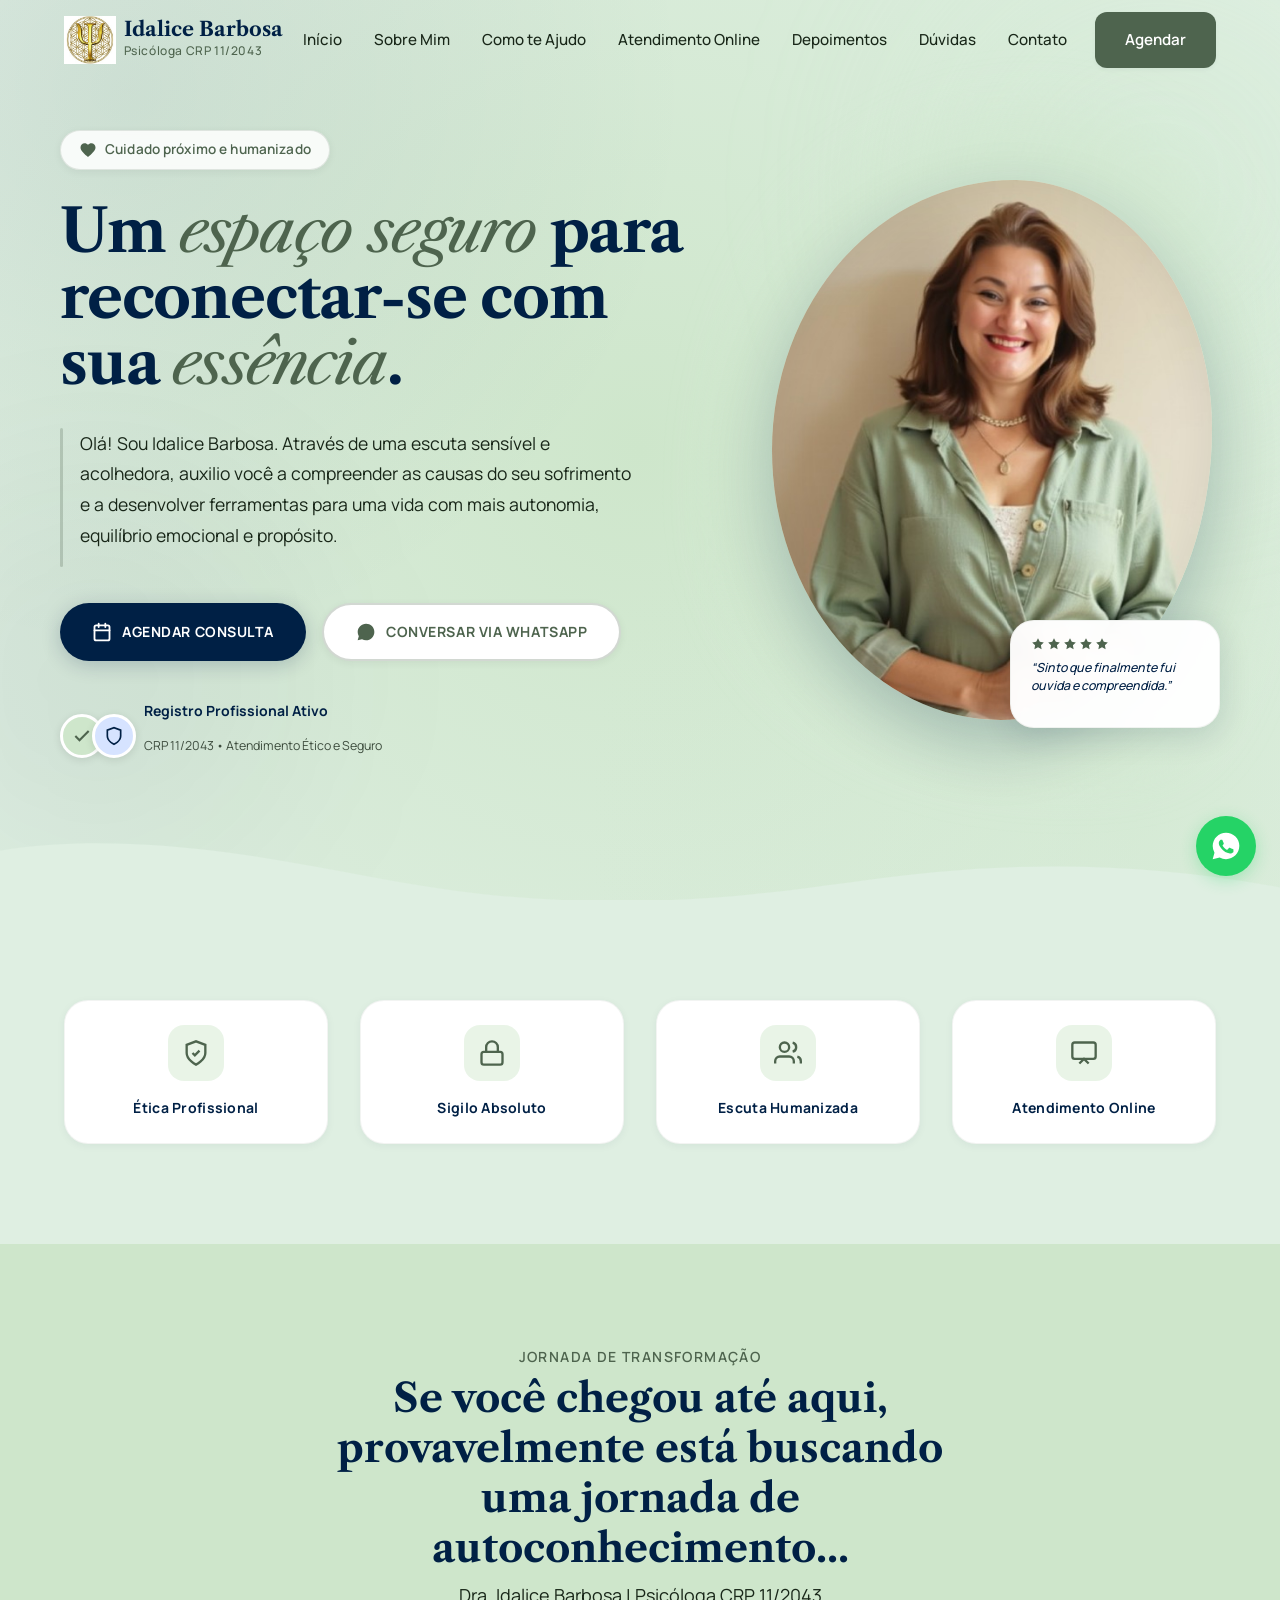
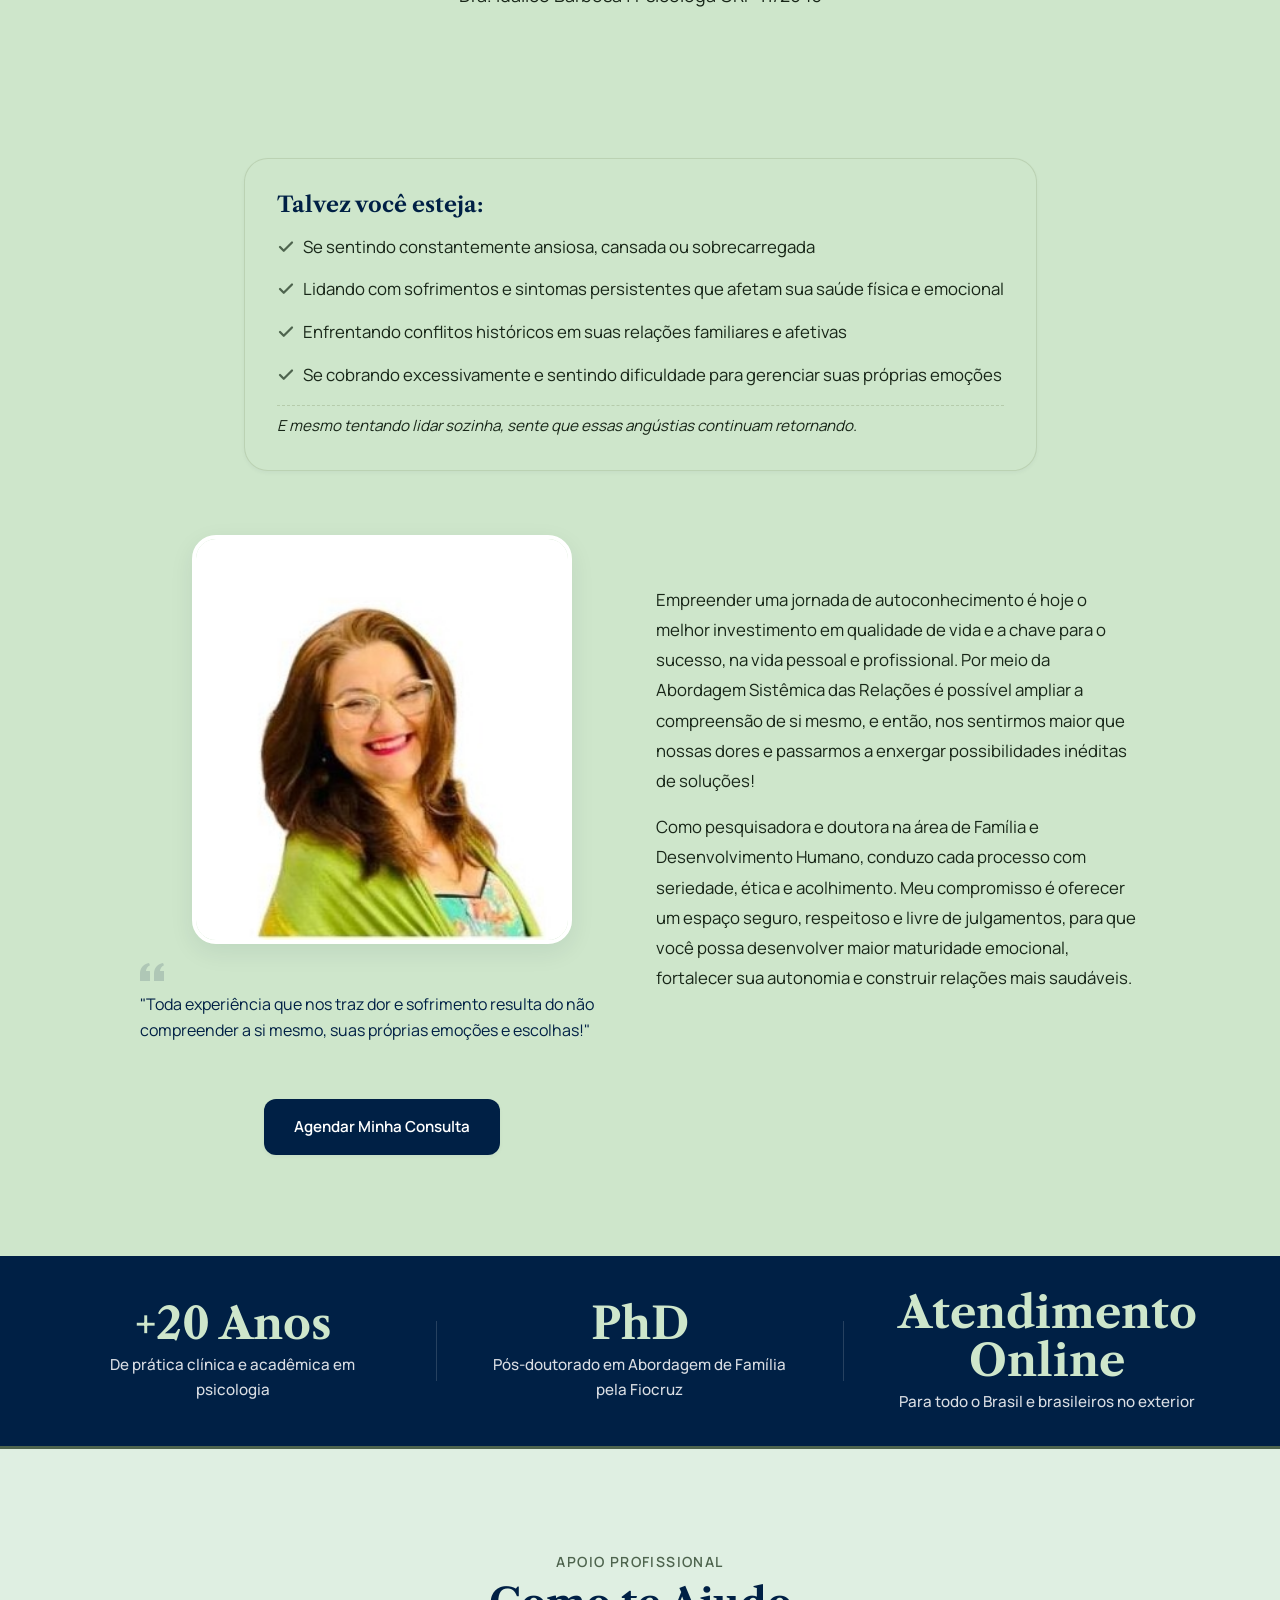
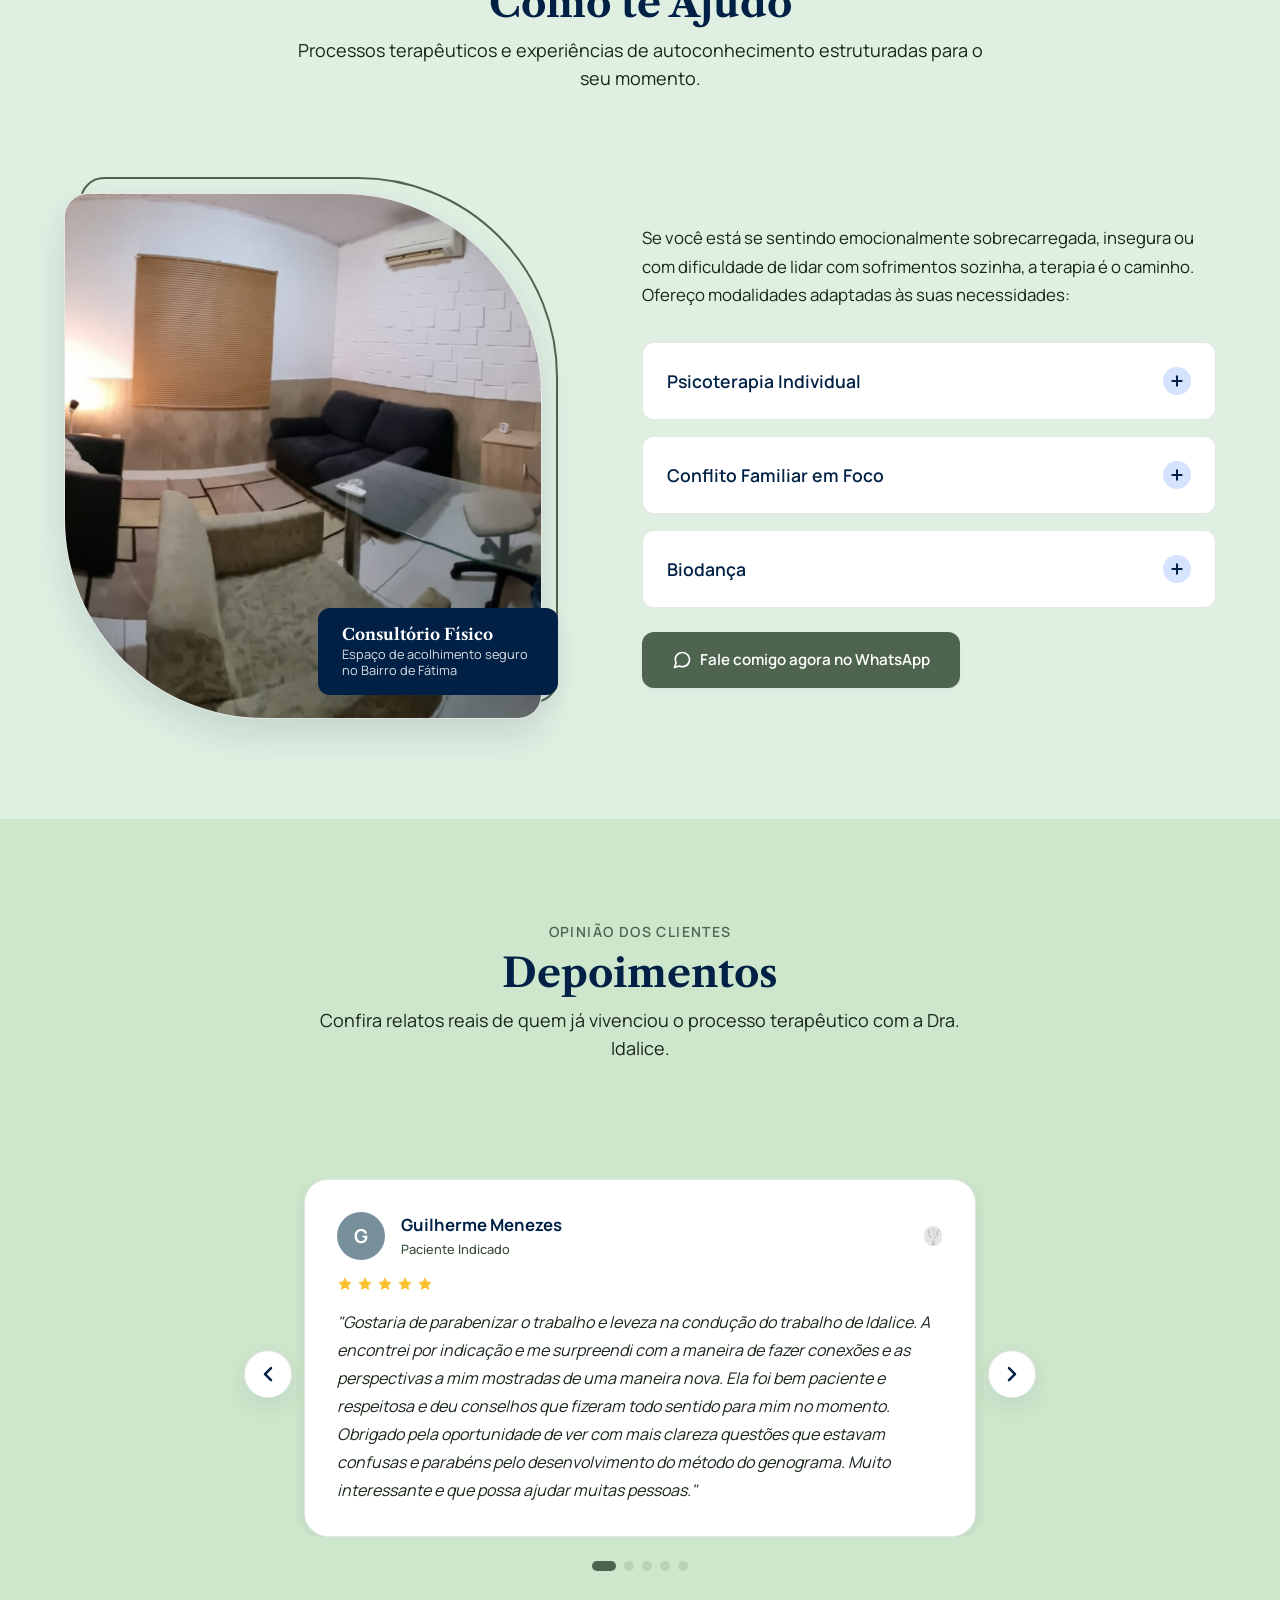
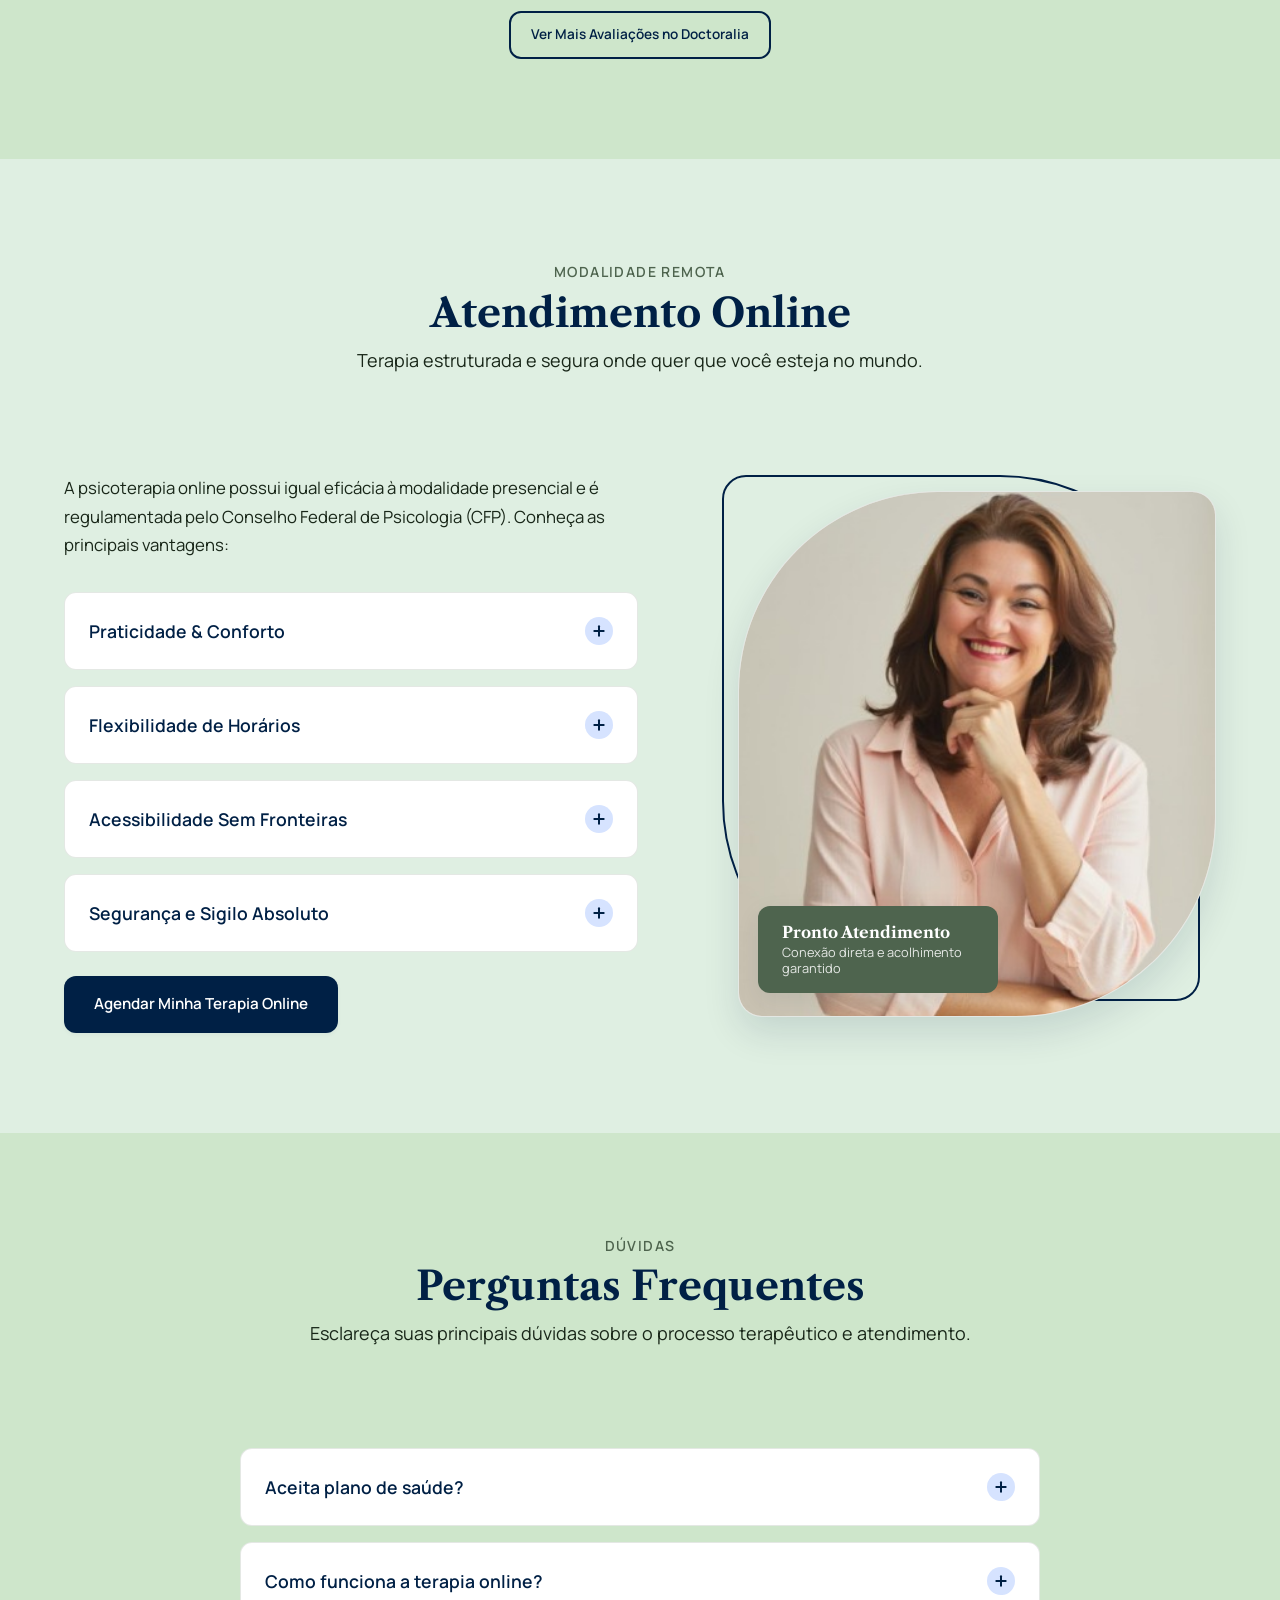
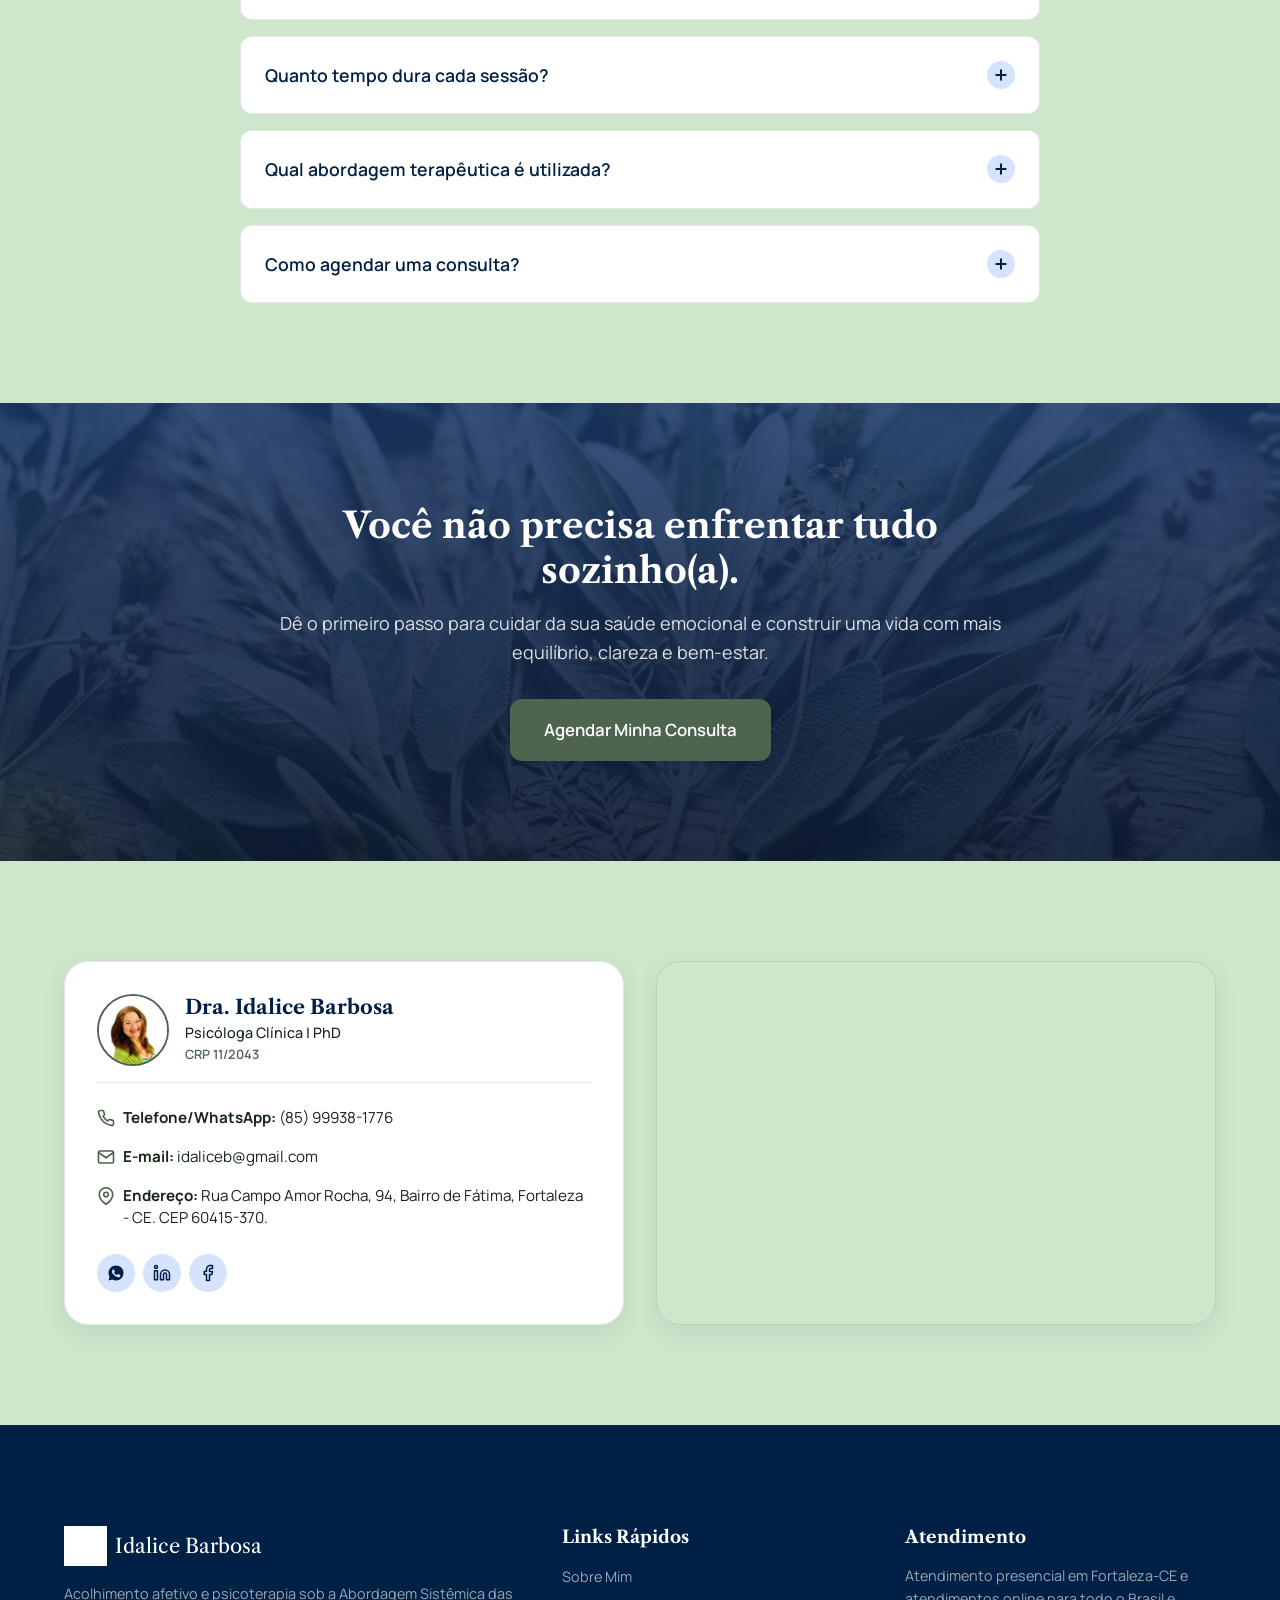
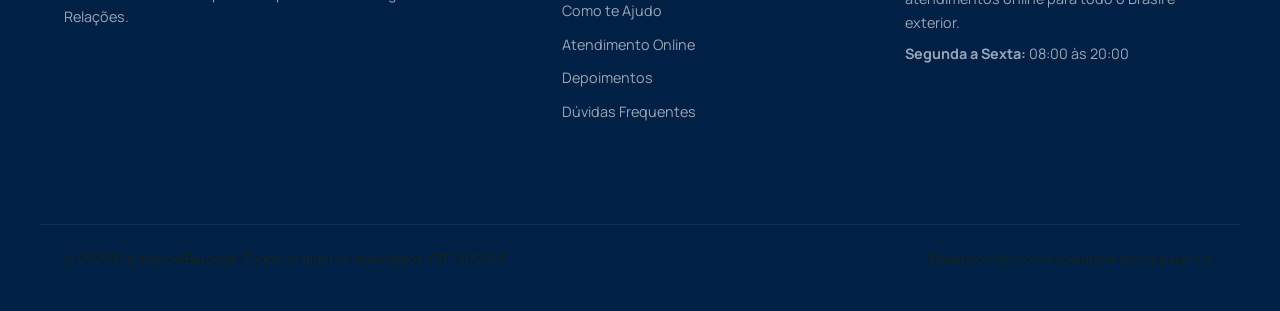
==== commit b898e0bc: "Substitui fotos do site pelas novas imagens de alta qualidade" ====
--- a/index.html
+++ b/index.html
@@ -15,7 +15,7 @@
   <meta property="og:type" content="website">
   <meta property="og:title" content="Dra. Idalice Barbosa | Psicóloga em Fortaleza e Online">
   <meta property="og:description" content="Acolhimento afetivo e escuta qualificada em Fortaleza e Online. PhD em Abordagem de Família.">
-  <meta property="og:image" content="assets/images/profile.png">
+  <meta property="og:image" content="assets/images/hero_profile.jpg">
 
   <!-- Favicon -->
   <link rel="icon" type="image/x-icon" href="assets/images/logo.png">
@@ -149,7 +149,7 @@
               <!-- Organic masked photo -->
               <div class="hero-photo-mask">
                 <img
-                  src="assets/images/profile.png"
+                  src="assets/images/hero_profile.jpg"
                   alt="Dra. Idalice Barbosa - Psicóloga"
                   class="hero-organic-img"
                 >
@@ -249,11 +249,16 @@
         </div>
 
         <div class="about-biography-block reveal">
-          <div class="about-quote-card">
-            <svg class="about-quote-icon" xmlns="http://www.w3.org/2000/svg" width="24" height="24" viewBox="0 0 24 24" fill="currentColor" opacity="0.15"><path d="M14.017 21v-7.391c0-5.704 3.731-9.57 8.983-10.609l.995 2.151c-2.432.917-3.995 3.638-3.995 5.849h4v10h-9.983zm-14.017 0v-7.391c0-5.704 3.748-9.57 9-10.609l.996 2.151c-2.433.917-3.996 3.638-3.996 5.849h3.983v10h-9.983z"/></svg>
-            <blockquote class="about-quote-text">
-              "Toda experiência que nos traz dor e sofrimento resulta do não compreender a si mesmo, suas próprias emoções e escolhas!"
-            </blockquote>
+          <div class="about-visual-side">
+            <div class="about-image-wrapper" style="margin-bottom: var(--space-md); text-align: center;">
+              <img src="assets/images/about_profile.jpg" alt="Dra. Idalice Barbosa - Psicóloga" style="width: 100%; max-width: 380px; height: auto; border-radius: var(--radius-lg); box-shadow: var(--shadow-md); border: 4px solid #ffffff; display: block; margin: 0 auto;">
+            </div>
+            <div class="about-quote-card">
+              <svg class="about-quote-icon" xmlns="http://www.w3.org/2000/svg" width="24" height="24" viewBox="0 0 24 24" fill="currentColor" opacity="0.15"><path d="M14.017 21v-7.391c0-5.704 3.731-9.57 8.983-10.609l.995 2.151c-2.432.917-3.995 3.638-3.995 5.849h4v10h-9.983zm-14.017 0v-7.391c0-5.704 3.748-9.57 9-10.609l.996 2.151c-2.433.917-3.996 3.638-3.996 5.849h3.983v10h-9.983z"/></svg>
+              <blockquote class="about-quote-text">
+                "Toda experiência que nos traz dor e sofrimento resulta do não compreender a si mesmo, suas próprias emoções e escolhas!"
+              </blockquote>
+            </div>
           </div>
           
           <div class="biography-text">
@@ -575,7 +580,7 @@
           <div class="services-image-side reveal reveal-right" style="direction: ltr;">
             <div class="services-image-decor" style="left: -16px; right: 16px; border-color: var(--color-primary);"></div>
             <div class="services-img-container" style="border-radius: 200px 24px 200px 24px;">
-              <img src="assets/images/mental_health_balance.png" alt="Equilíbrio Mental e Terapia Remota" class="services-img">
+              <img src="assets/images/atendimento_online.jpg" alt="Atendimento Online - Dra. Idalice Barbosa" class="services-img" style="object-fit: cover; object-position: center; width: 100%; height: 100%;">
             </div>
             <div class="services-image-badge" style="left: 20px; right: auto; background-color: var(--color-accent);">
               <h4>Pronto Atendimento</h4>
@@ -773,7 +778,7 @@
           <!-- Left: Profile and details -->
           <div class="contact-profile-card reveal reveal-left">
             <div class="profile-card-header">
-              <img src="assets/images/profile.png" alt="Dra. Idalice Barbosa - Psicóloga" class="profile-card-avatar">
+              <img src="assets/images/about_profile.jpg" alt="Dra. Idalice Barbosa - Psicóloga" class="profile-card-avatar">
               <div class="profile-card-meta">
                 <h3>Dra. Idalice Barbosa</h3>
                 <span class="profile-card-title">Psicóloga Clínica | PhD</span>
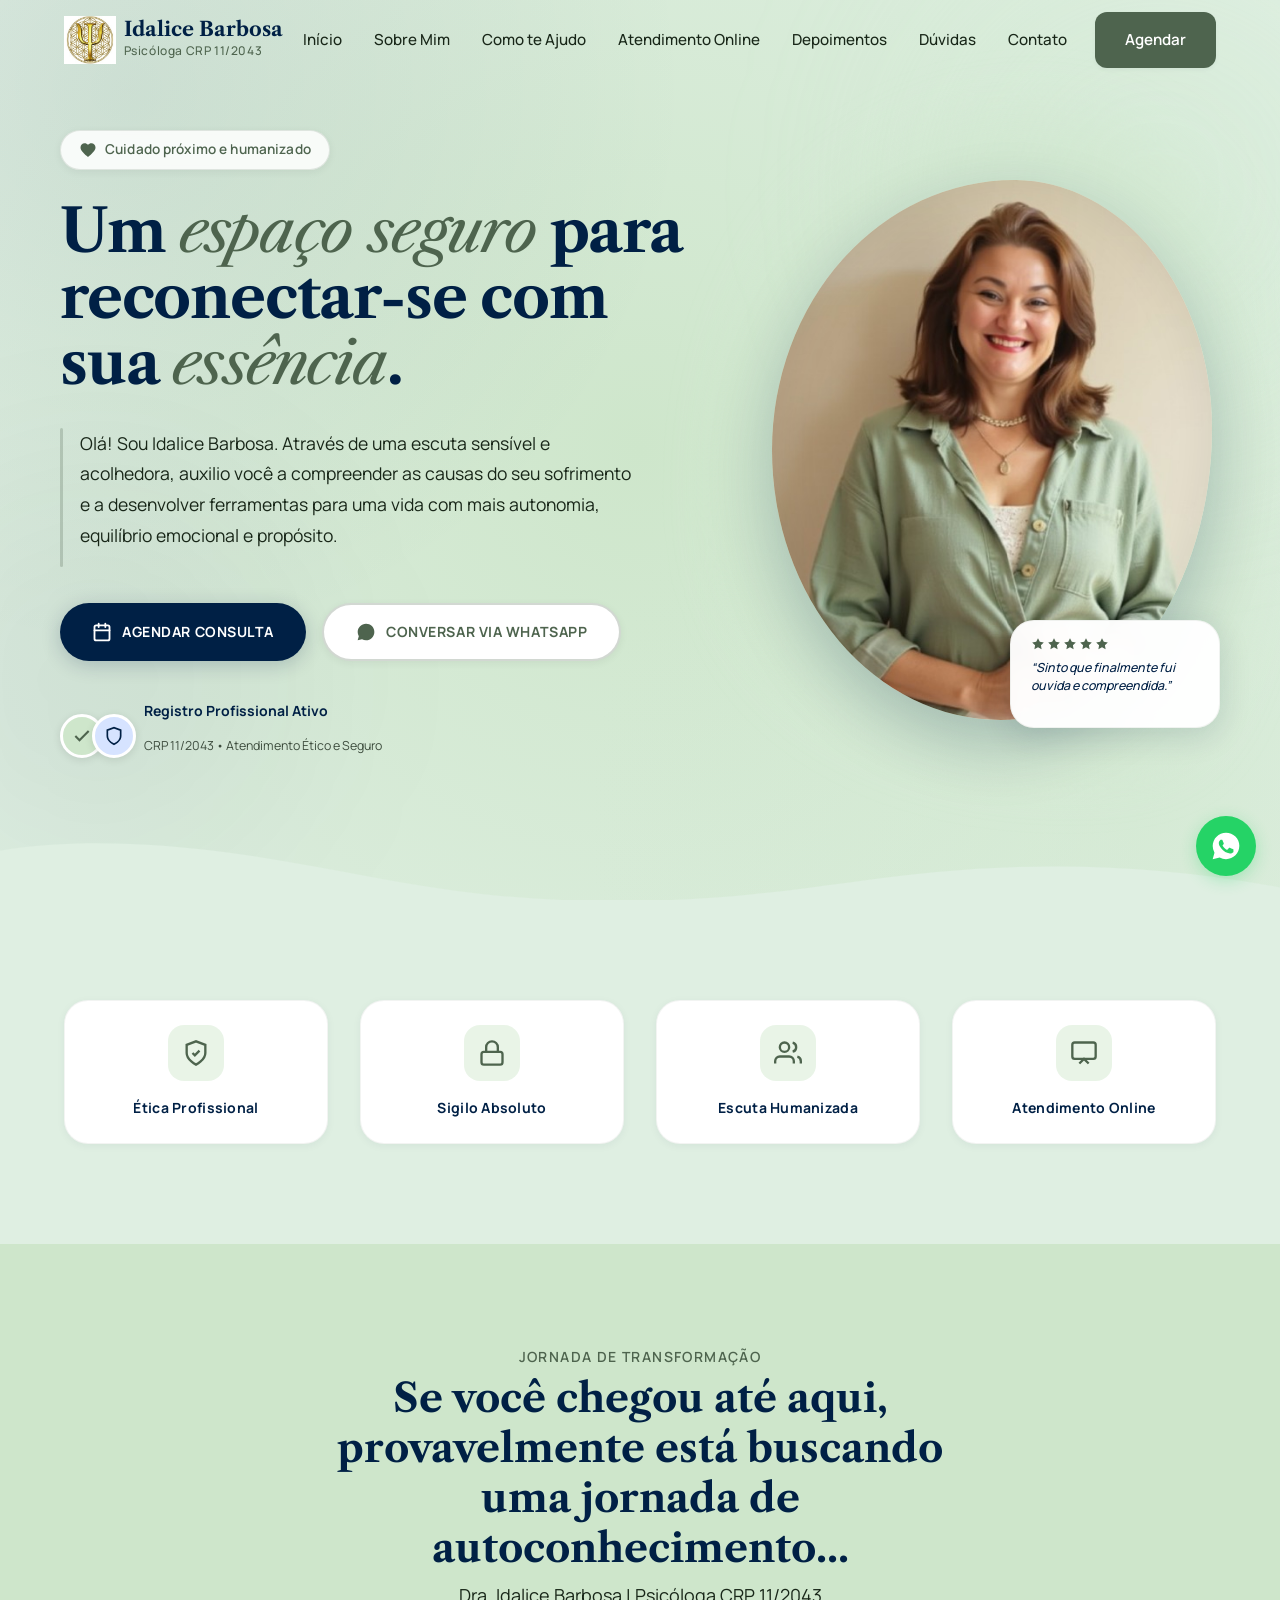
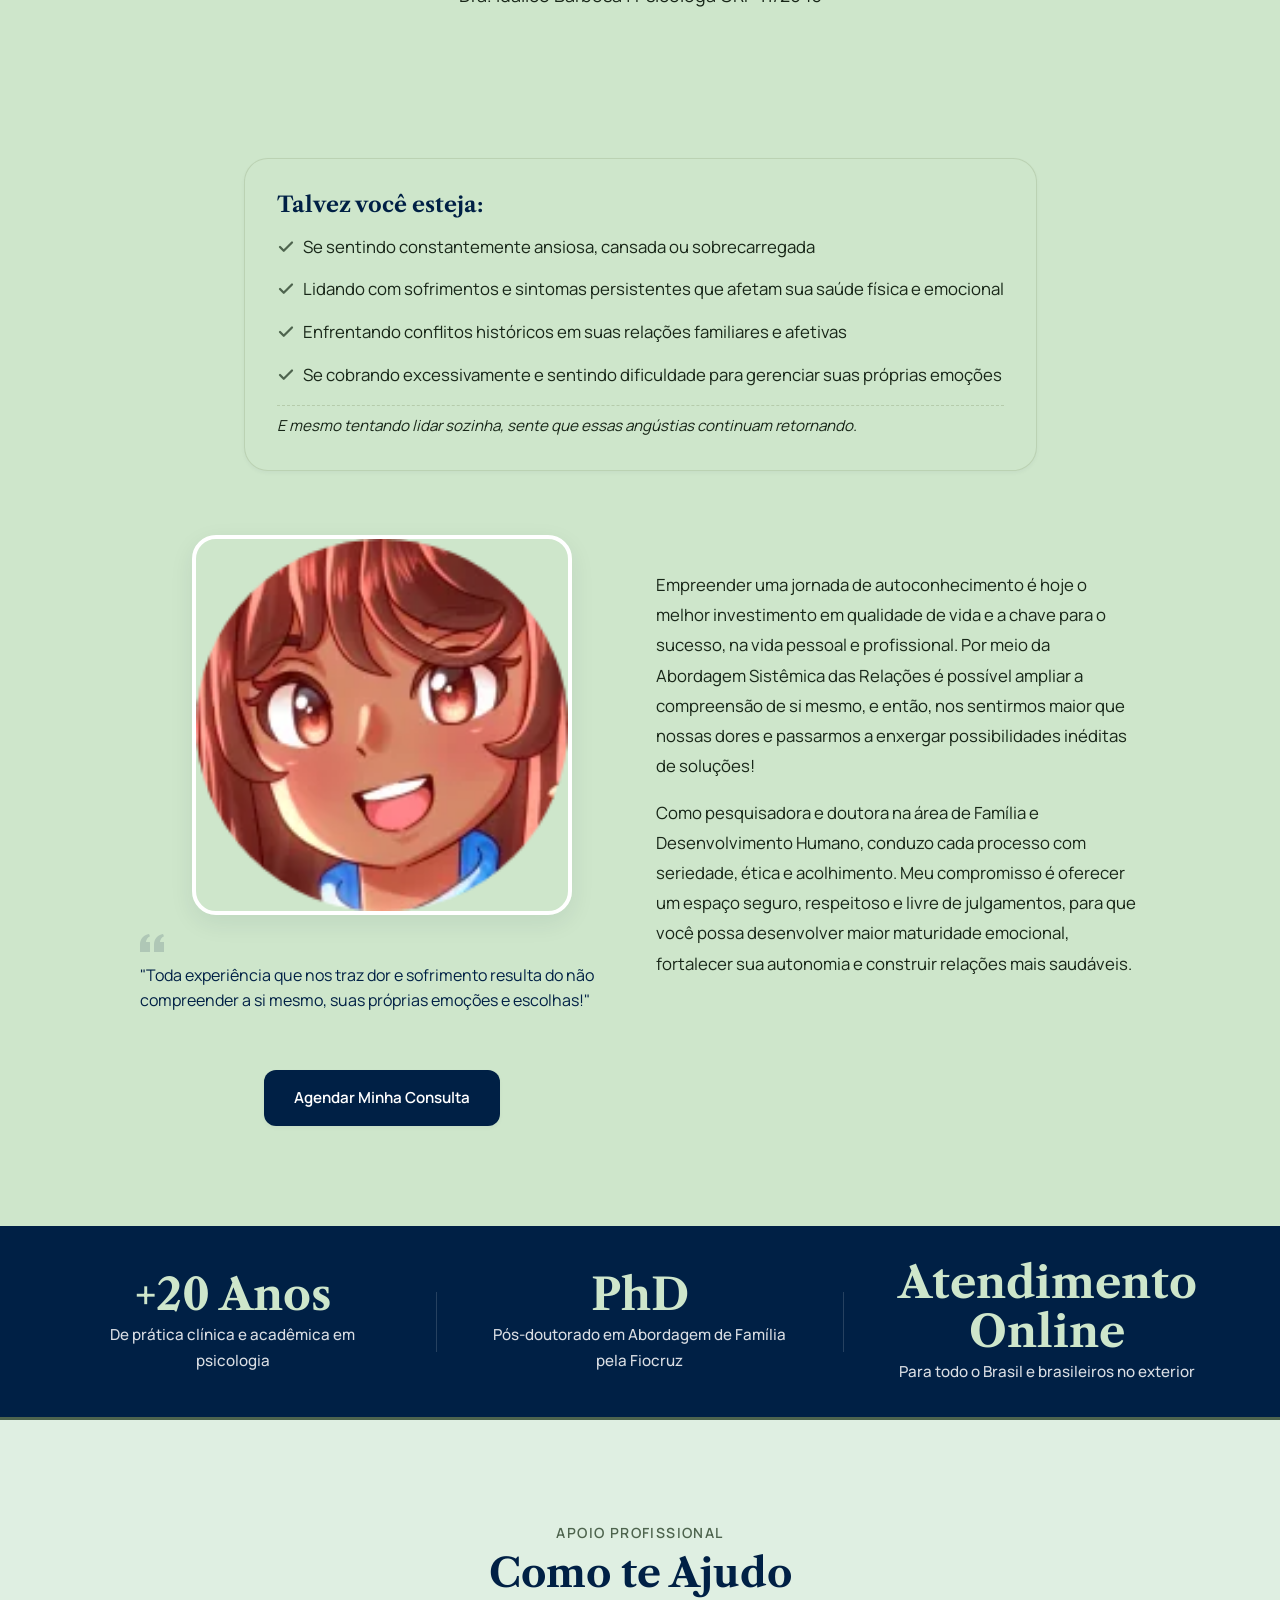
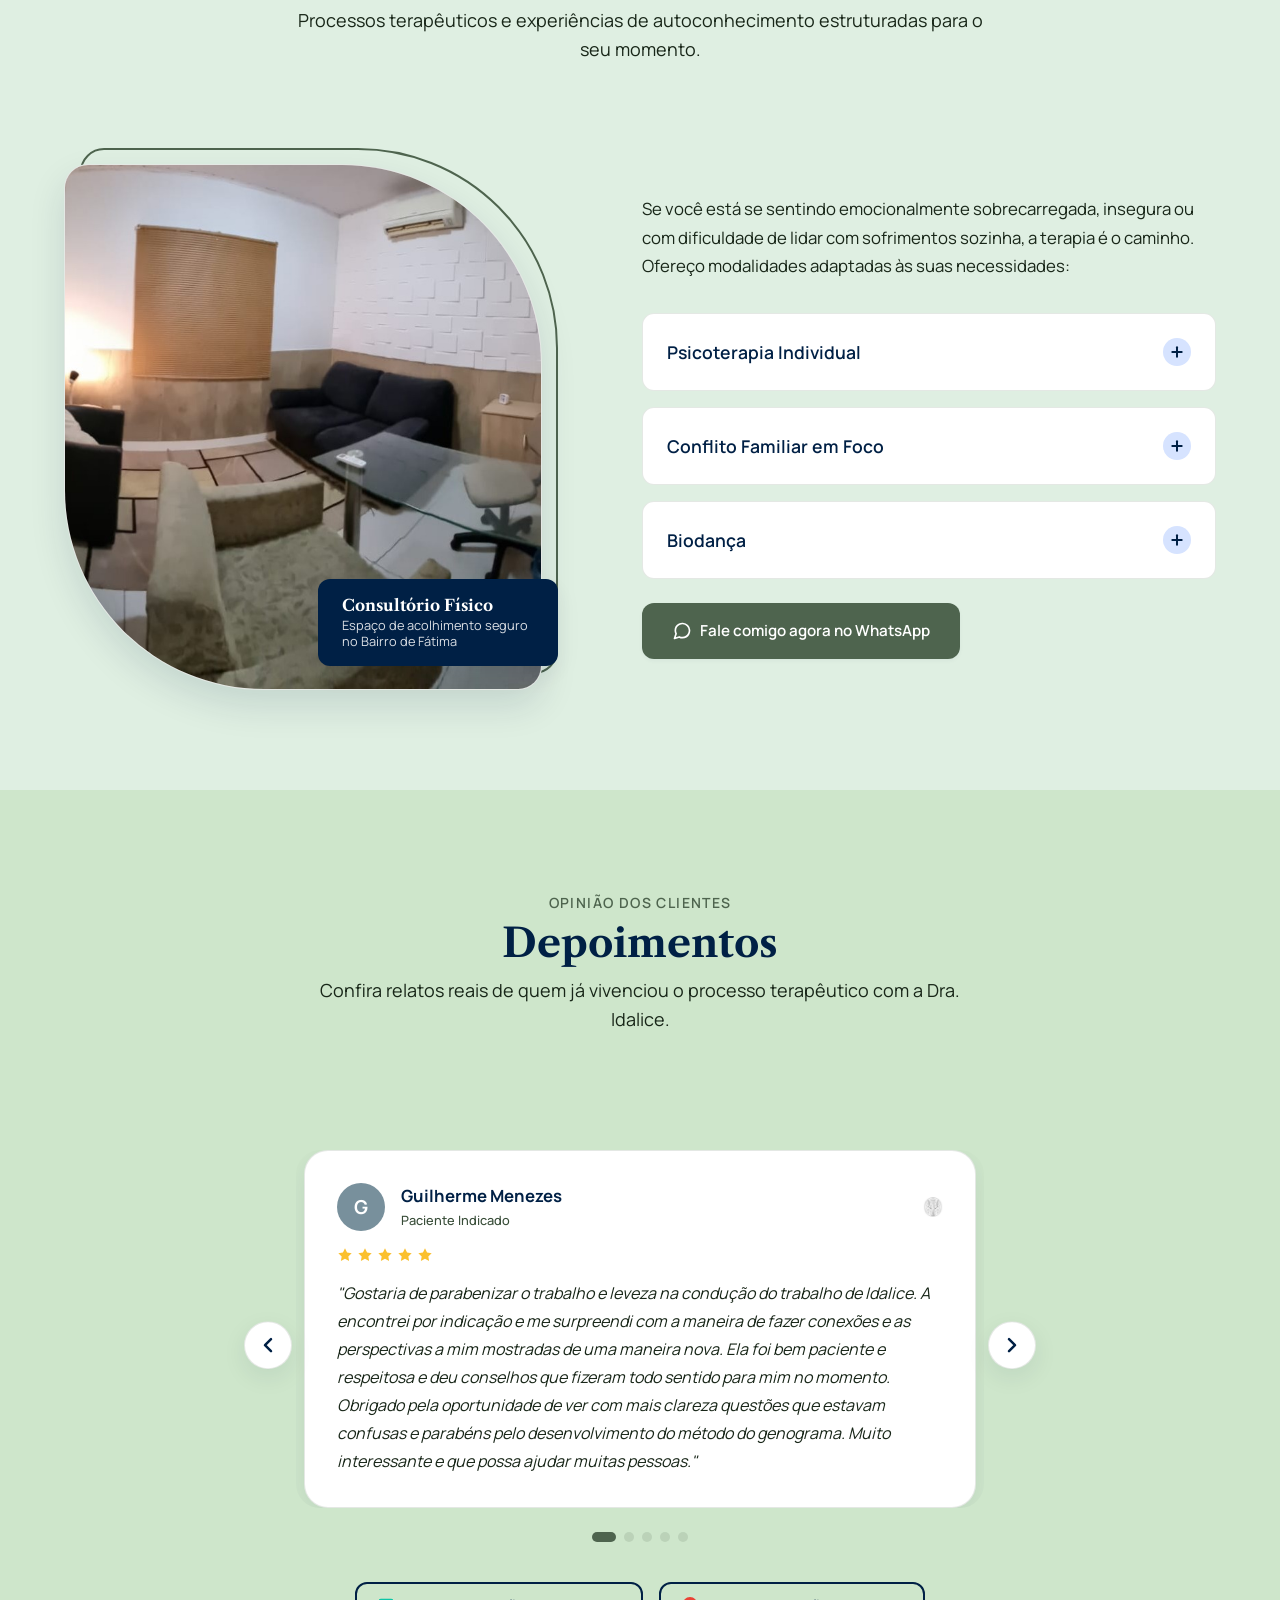
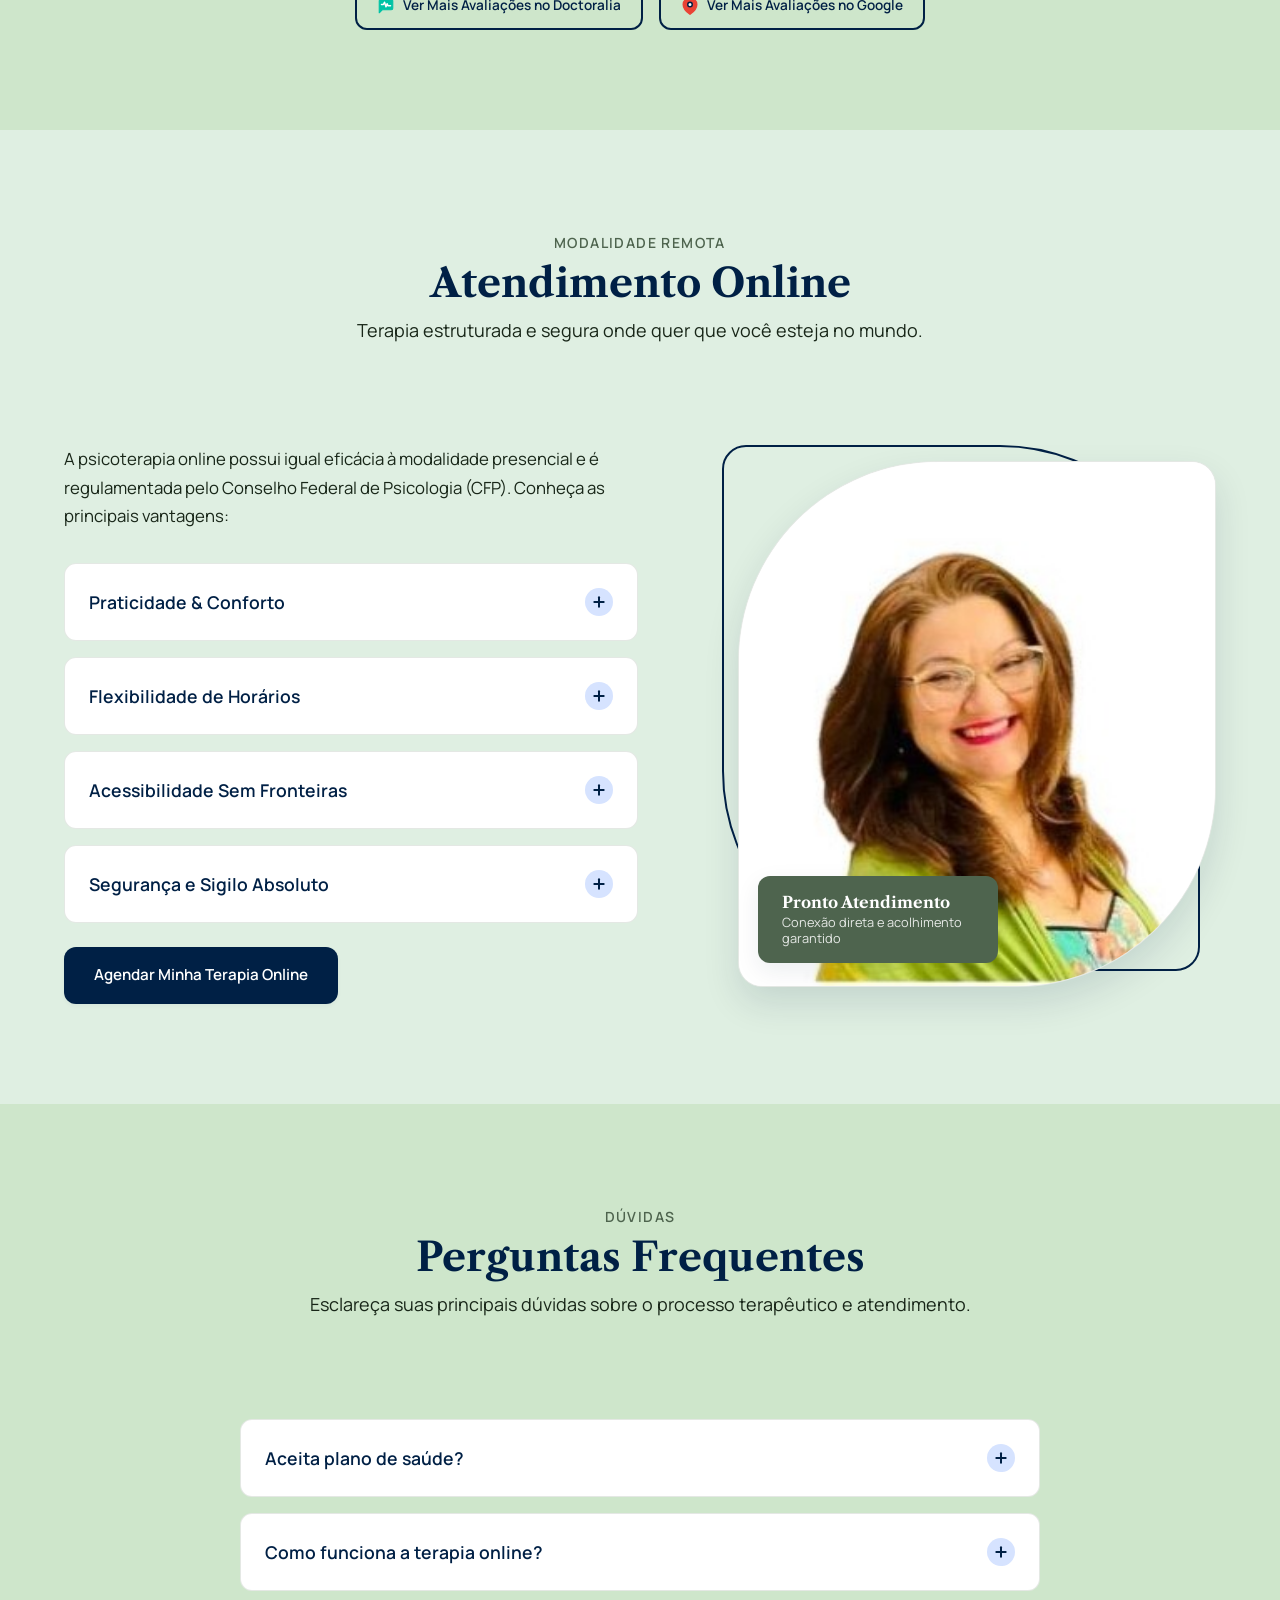
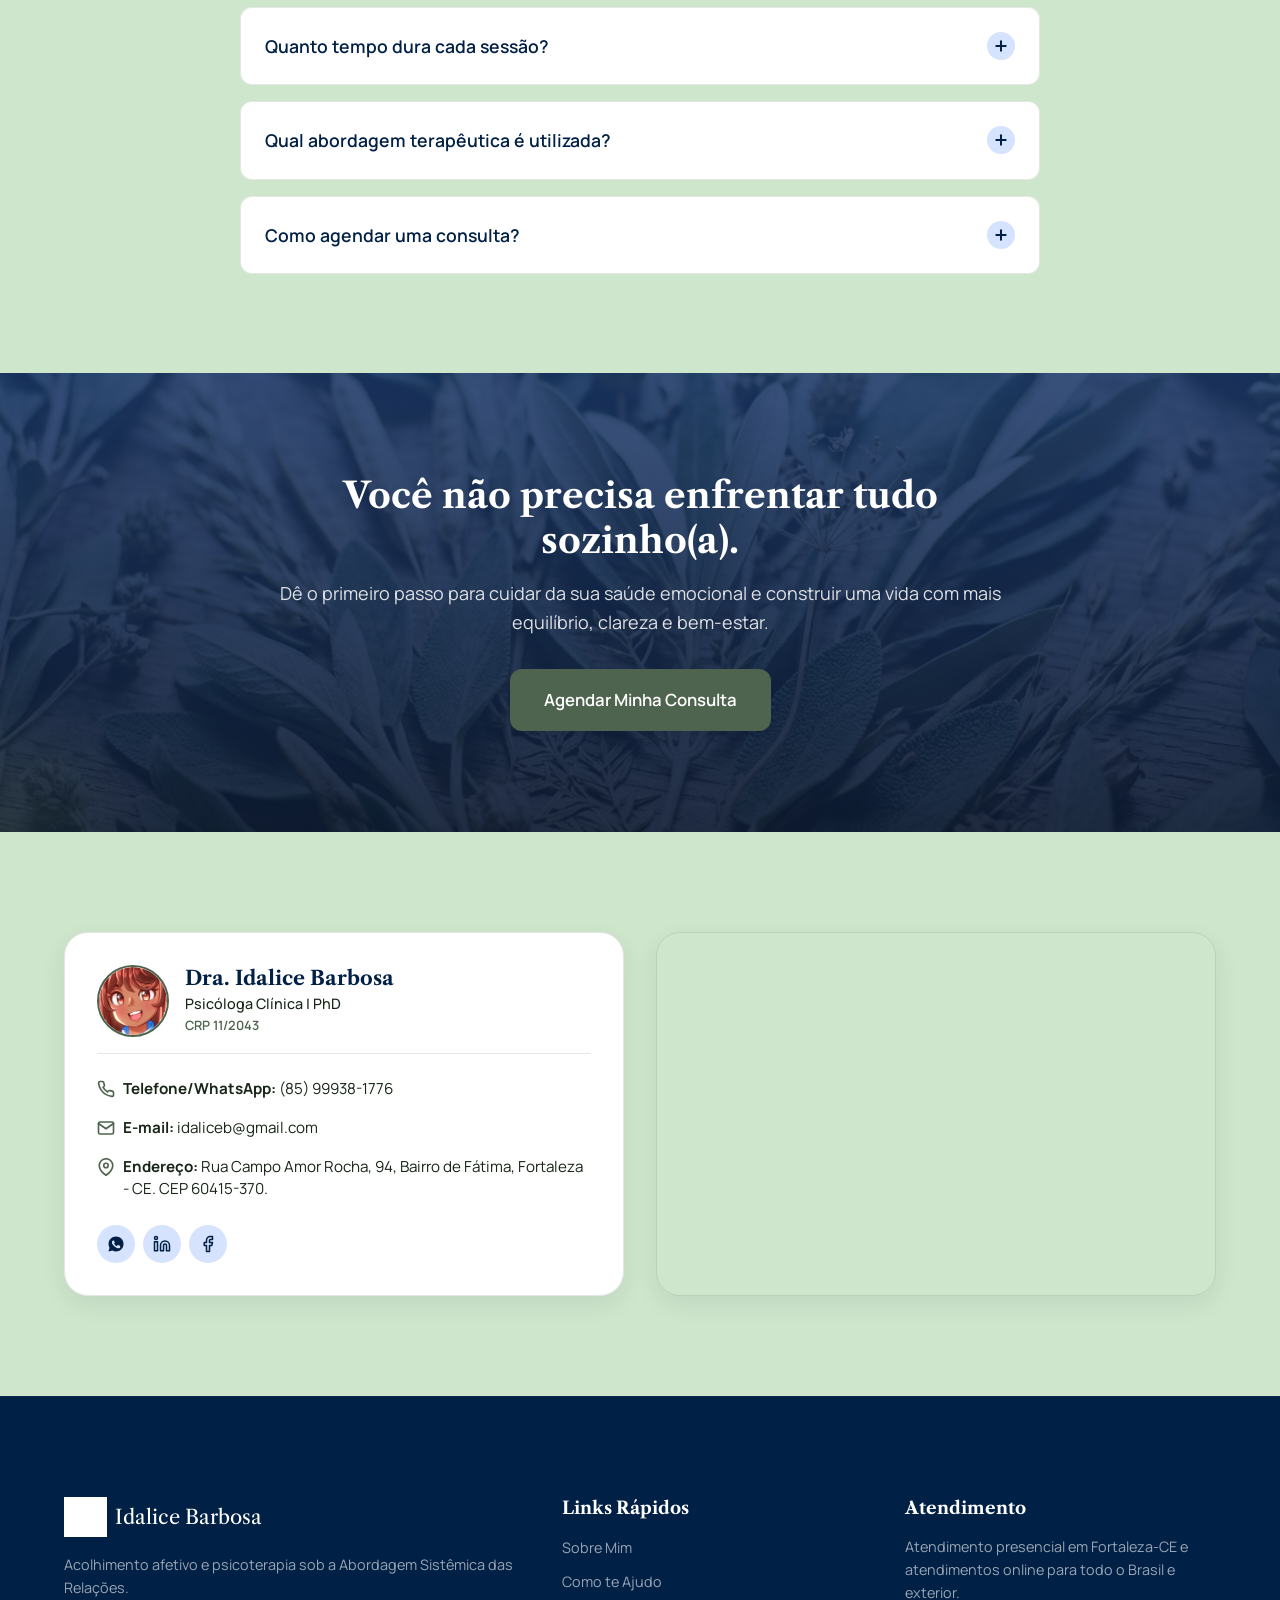
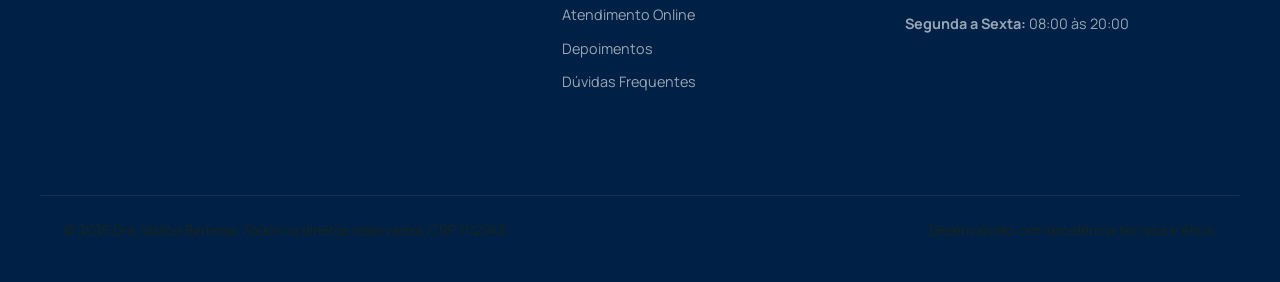
==== commit b3407139: "Atualiza fotos do site, insere botao do Google Maps e melhora Doctoralia" ====
--- a/index.html
+++ b/index.html
@@ -556,9 +556,14 @@
           <div class="carousel-dots"></div>
         </div>
 
-        <div class="text-center" style="margin-top: var(--space-md);">
-          <a href="https://www.doctoralia.com.br/maria-idalice-silva-barbosa/psicologo/fortaleza" target="_blank" rel="noopener noreferrer" class="btn btn-secondary" style="font-size: 0.85rem; padding: 0.5rem 1.25rem;">
+        <div class="text-center" style="margin-top: var(--space-md); display: flex; justify-content: center; gap: var(--space-md); flex-wrap: wrap;">
+          <a href="https://www.doctoralia.com.br/maria-idalice-silva-barbosa/psicologo/fortaleza" target="_blank" rel="noopener noreferrer" class="btn btn-secondary" style="font-size: 0.85rem; padding: 0.5rem 1.25rem; display: inline-flex; align-items: center; gap: 8px;">
+            <svg class="doctoralia-icon" xmlns="http://www.w3.org/2000/svg" viewBox="0 0 24 24" fill="none" stroke="currentColor" stroke-width="2.5" stroke-linecap="round" stroke-linejoin="round" style="width: 18px; height: 18px; vertical-align: middle;"><path d="M21 15a2 2 0 0 1-2 2H7l-4 4V5a2 2 0 0 1 2-2h14a2 2 0 0 1 2 2z" fill="#00c3a5" stroke="#00c3a5" stroke-width="1.5" /><path d="M6 10h2.5l1.5-3 2 6 1.5-4 1 2.5h3.5" stroke="#ffffff" stroke-width="2" fill="none" /></svg>
             Ver Mais Avaliações no Doctoralia
+          </a>
+          <a href="https://www.google.com/maps/place/Maria+Idalice+Silva+Barbosa+Psic%C3%B3loga/@-3.7538848,-38.5253502,17z/data=!4m17!1m8!3m7!1s0x7c748df3c3fb917:0xda36b4f2e4ced48b!2sR.+Campo+Amor+Rocha,+94+-+F%C3%A1tima,+Fortaleza+-+CE,+60415-080!3b1!8m2!3d-3.7538848!4d-38.5253502!16s%2Fg%2F11c4r55cdc!3m7!1s0x7c74906e996cd89:0x37ae18a0a7bc0fc5!8m2!3d-3.7539042!4d-38.5253418!9m1!1b1!16s%2Fg%2F11mb5tlwkh?hl=pt-BR&entry=ttu&g_ep=EgoyMDI2MDYyMS4wIKXMDSoASAFQAw%3D%3D" target="_blank" rel="noopener noreferrer" class="btn btn-secondary" style="font-size: 0.85rem; padding: 0.5rem 1.25rem; display: inline-flex; align-items: center; gap: 8px;">
+            <svg class="google-maps-icon" xmlns="http://www.w3.org/2000/svg" viewBox="0 0 24 24" fill="none" stroke="currentColor" stroke-width="2" stroke-linecap="round" stroke-linejoin="round" style="width: 18px; height: 18px; vertical-align: middle;"><path d="M21 10c0 7-9 13-9 13s-9-6-9-13a9 9 0 0 1 18 0z" fill="#ea4335" stroke="#ea4335" /><circle cx="12" cy="10" r="3" fill="#ffffff" /></svg>
+            Ver Mais Avaliações no Google
           </a>
         </div>
       </div>
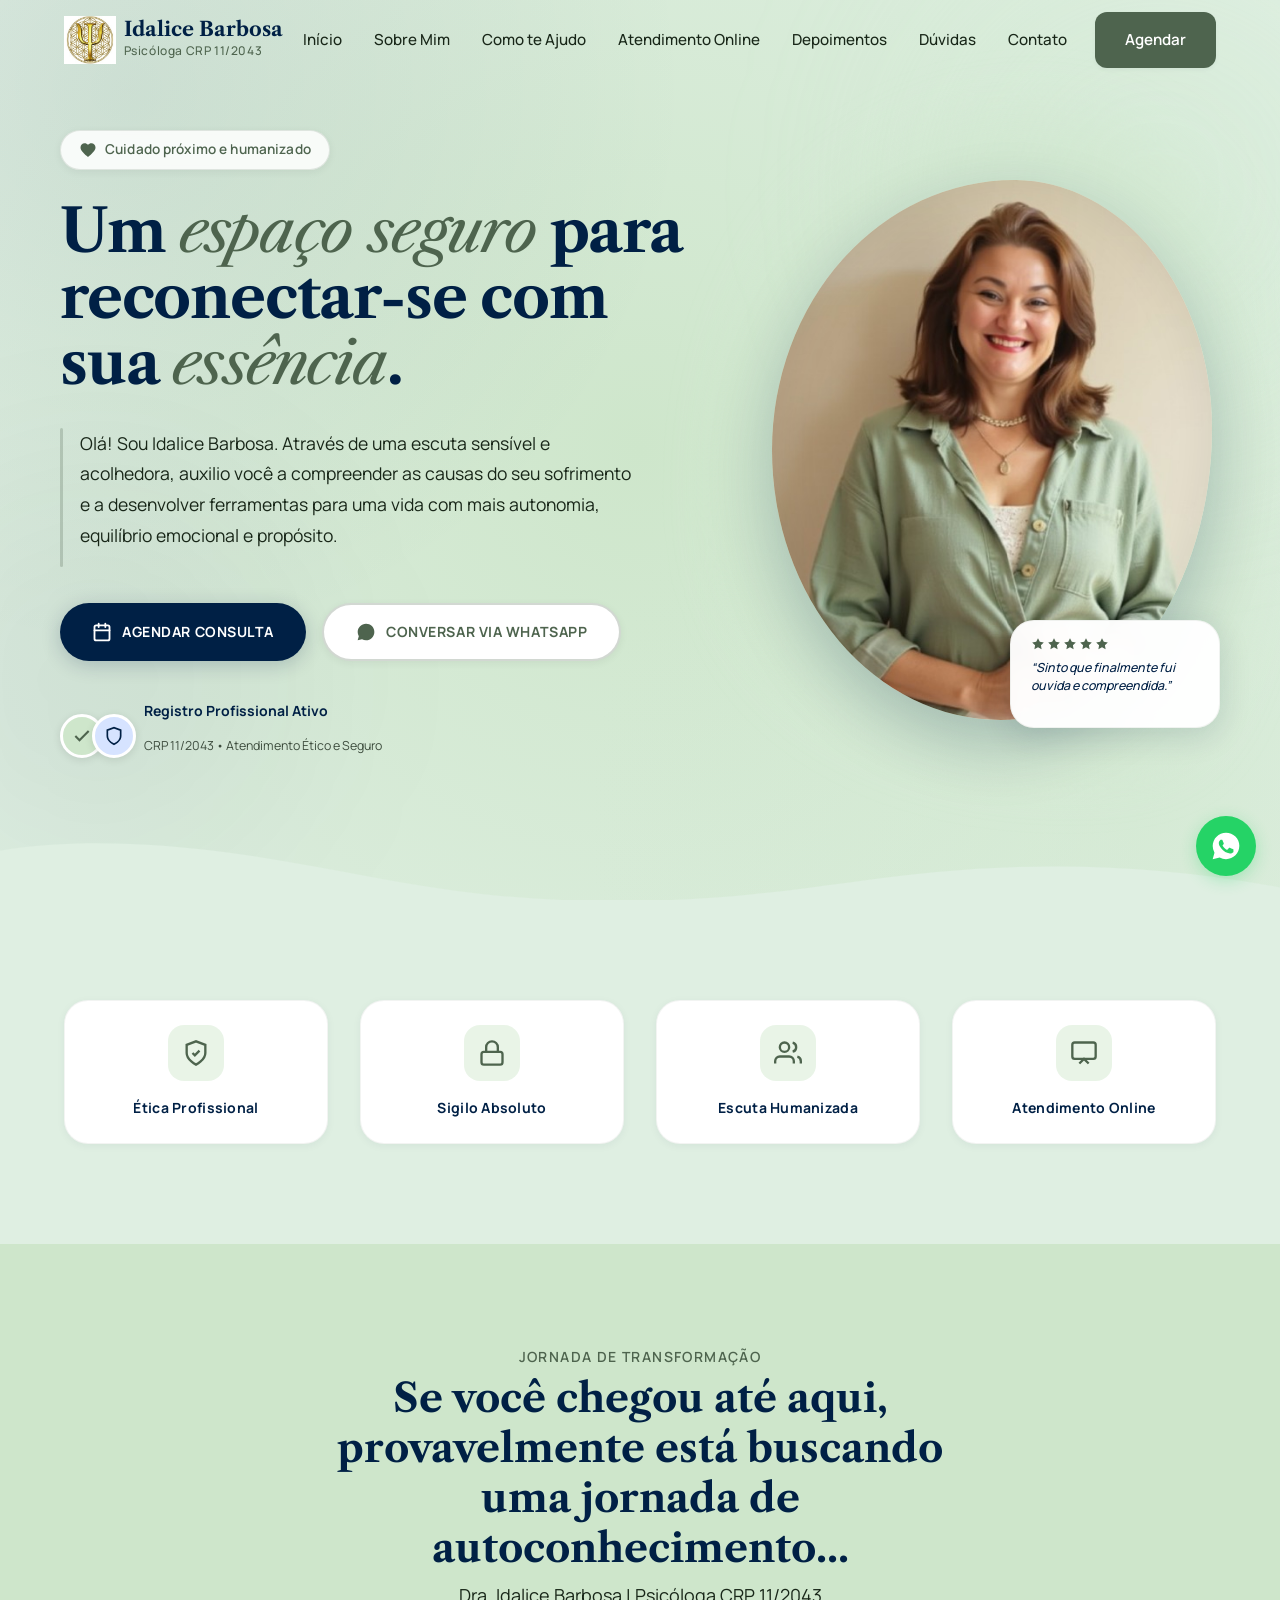
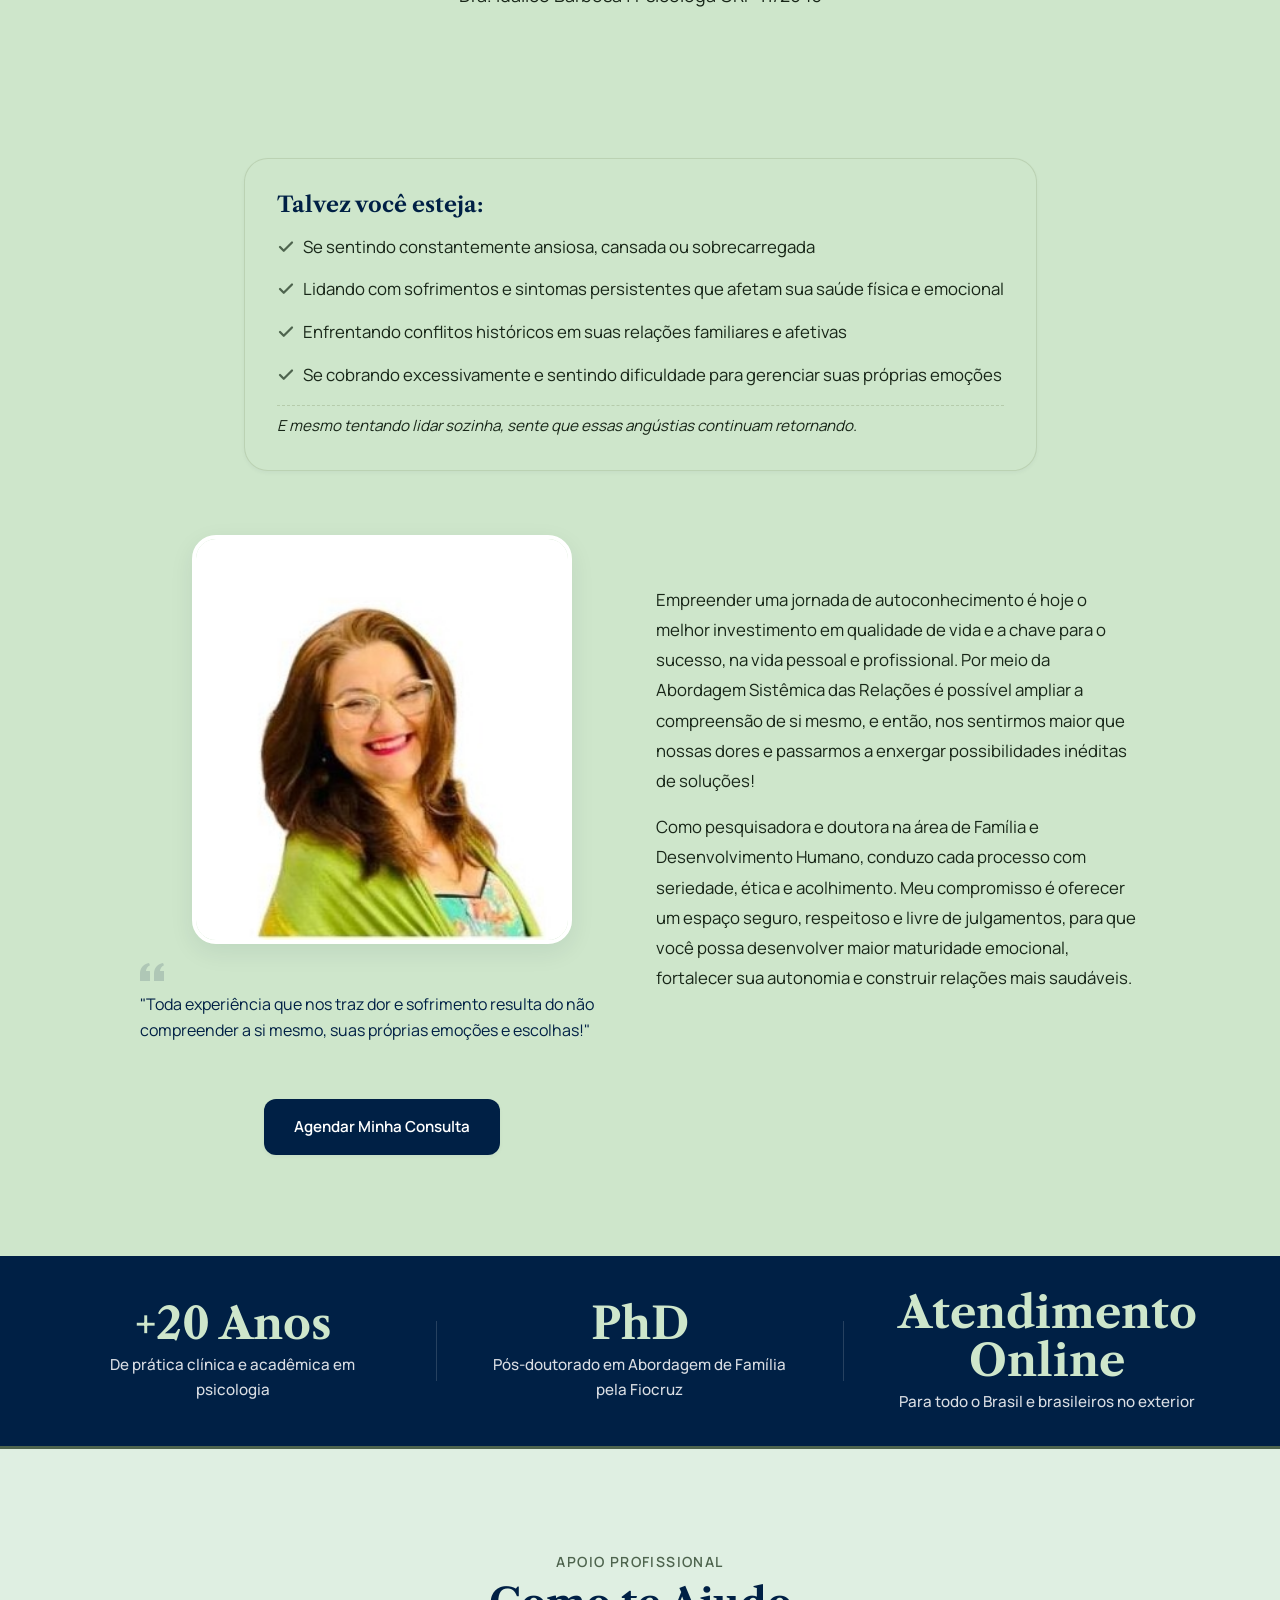
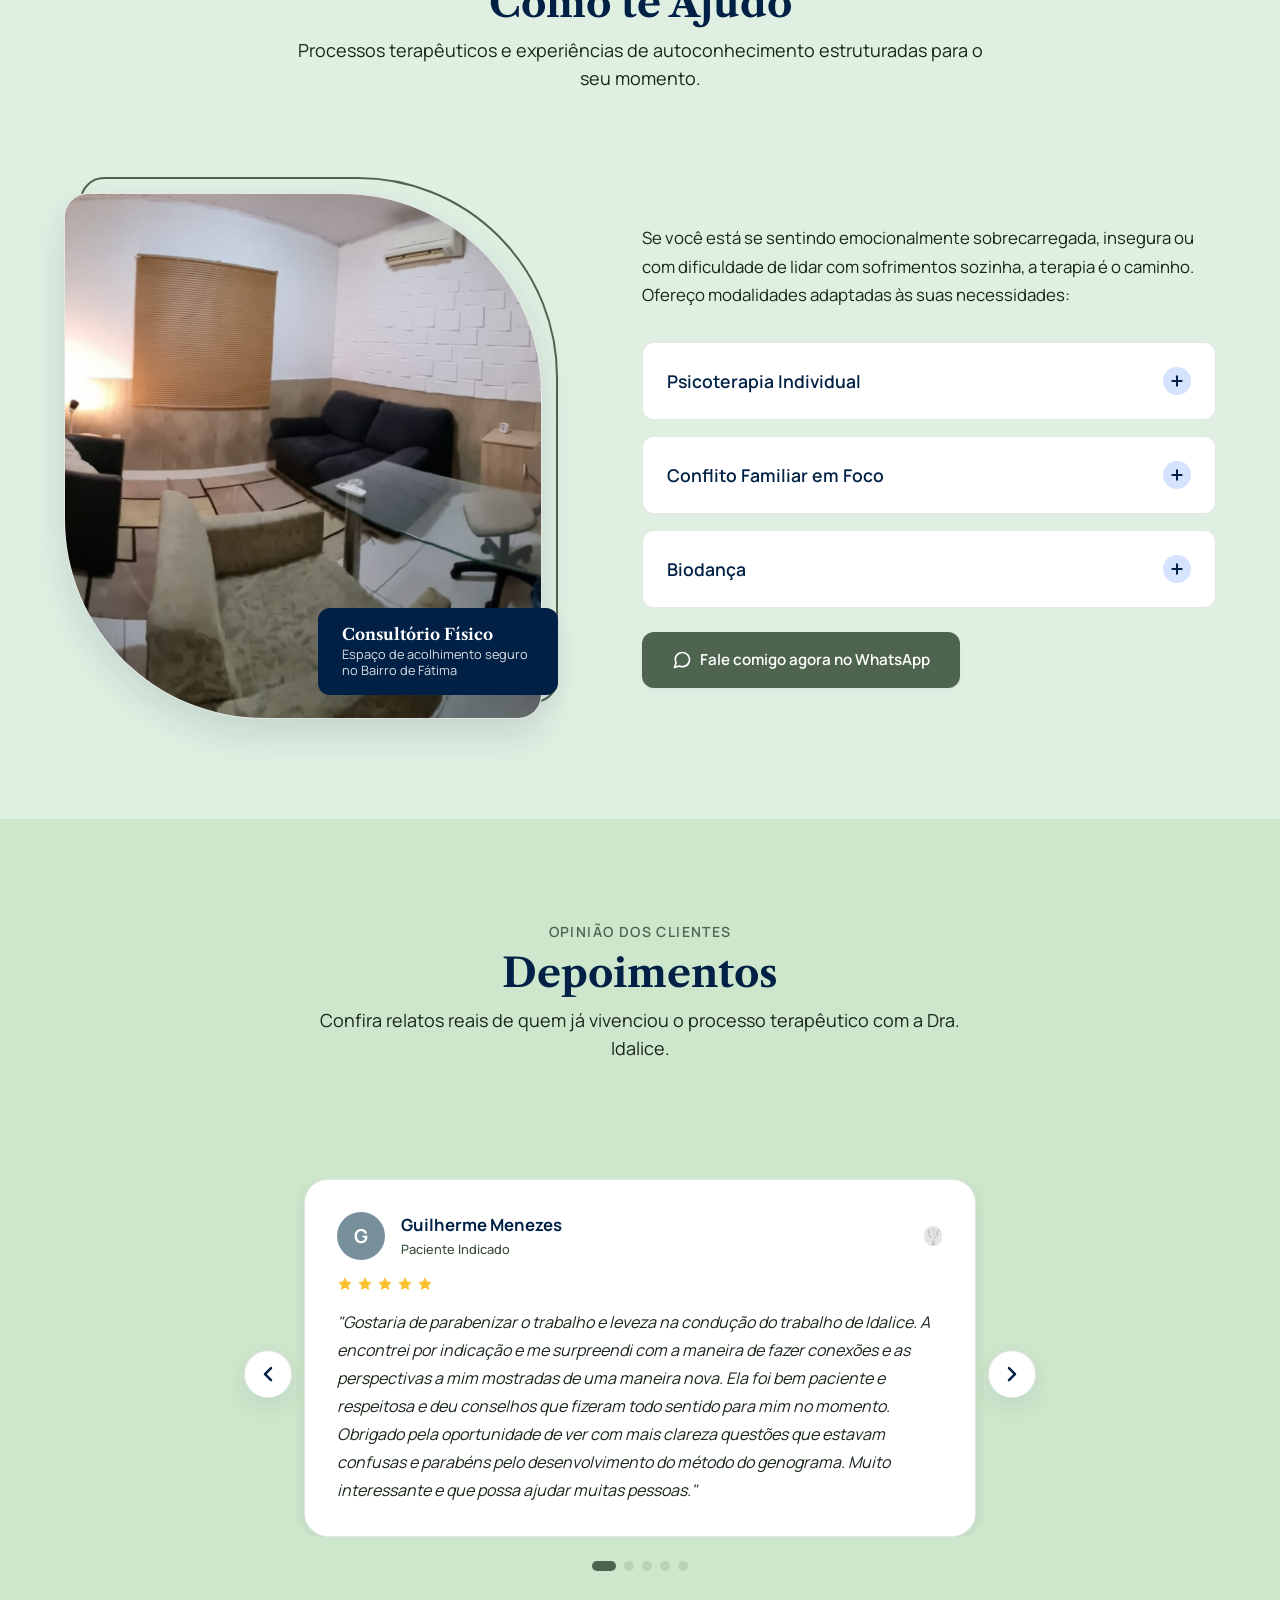
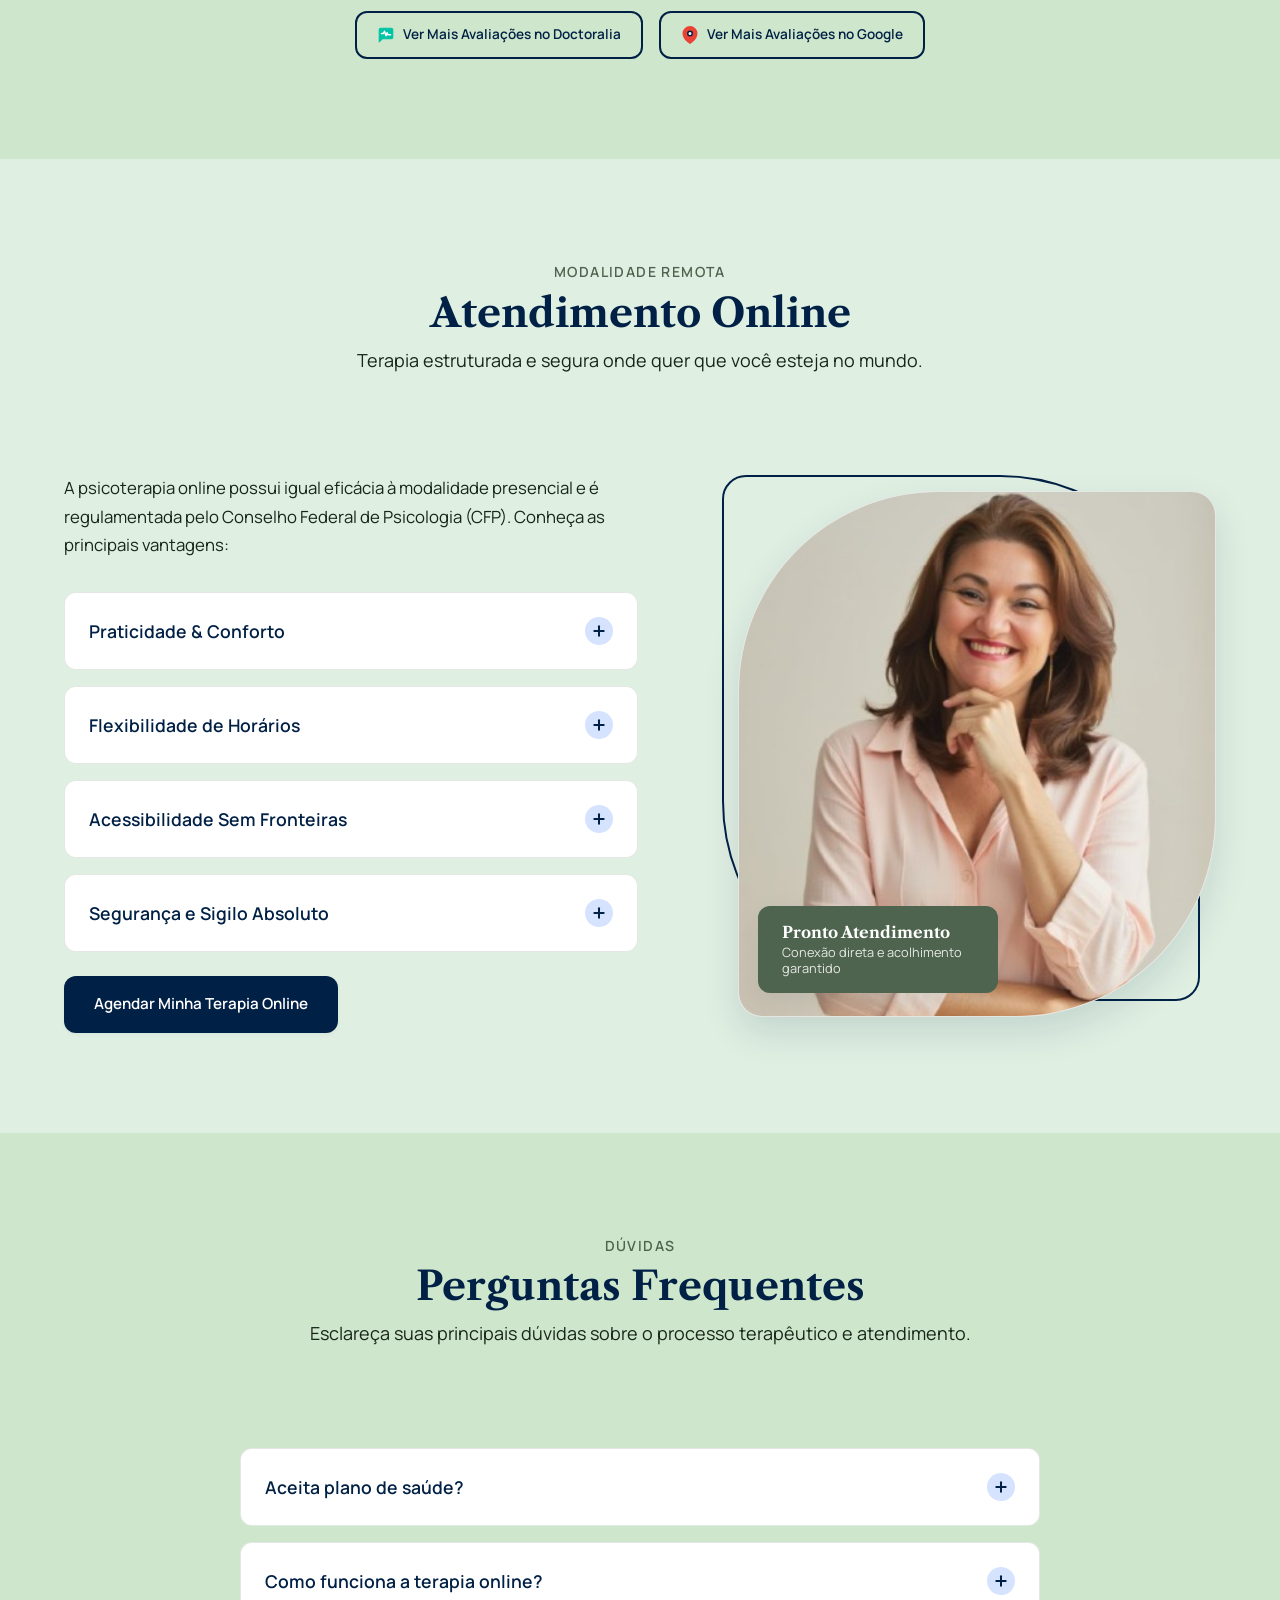
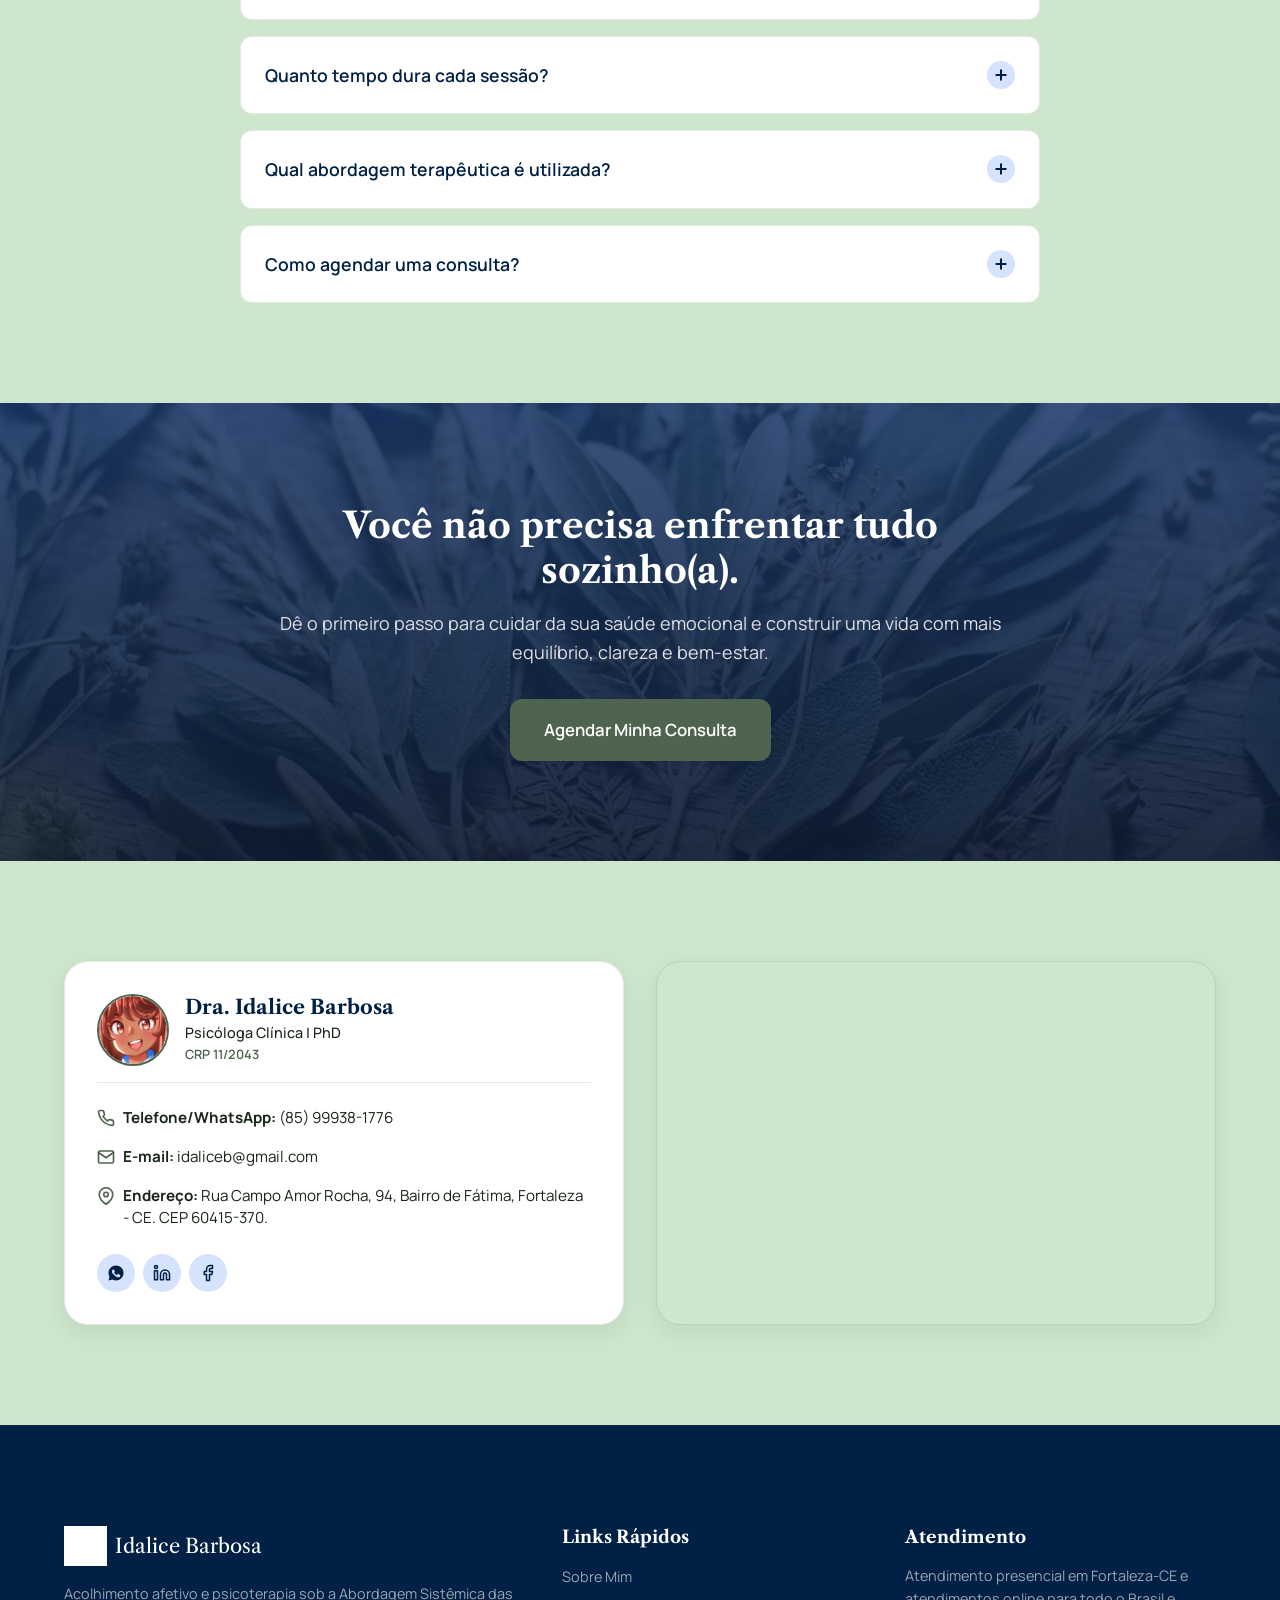
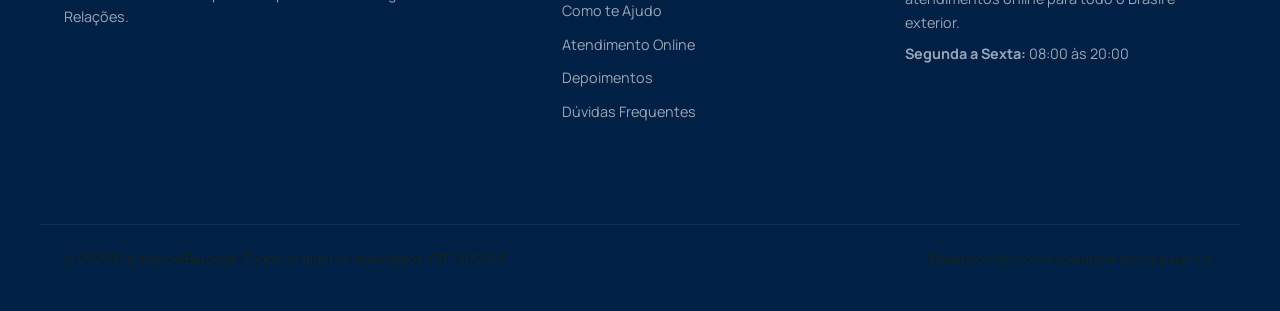
==== commit 9a89d49d: "Atualiza fotos: hero, atendimento online e sobre mim" ====
--- a/index.html
+++ b/index.html
@@ -149,7 +149,7 @@
               <!-- Organic masked photo -->
               <div class="hero-photo-mask">
                 <img
-                  src="assets/images/hero_profile.jpg"
+                  src="assets/images/hero_nova.jpeg"
                   alt="Dra. Idalice Barbosa - Psicóloga"
                   class="hero-organic-img"
                 >
@@ -251,7 +251,7 @@
         <div class="about-biography-block reveal">
           <div class="about-visual-side">
             <div class="about-image-wrapper" style="margin-bottom: var(--space-md); text-align: center;">
-              <img src="assets/images/about_profile.jpg" alt="Dra. Idalice Barbosa - Psicóloga" style="width: 100%; max-width: 380px; height: auto; border-radius: var(--radius-lg); box-shadow: var(--shadow-md); border: 4px solid #ffffff; display: block; margin: 0 auto;">
+              <img src="assets/images/terceira_foto_nova.jpeg" alt="Dra. Idalice Barbosa - Psicóloga" style="width: 100%; max-width: 380px; height: auto; border-radius: var(--radius-lg); box-shadow: var(--shadow-md); border: 4px solid #ffffff; display: block; margin: 0 auto;">
             </div>
             <div class="about-quote-card">
               <svg class="about-quote-icon" xmlns="http://www.w3.org/2000/svg" width="24" height="24" viewBox="0 0 24 24" fill="currentColor" opacity="0.15"><path d="M14.017 21v-7.391c0-5.704 3.731-9.57 8.983-10.609l.995 2.151c-2.432.917-3.995 3.638-3.995 5.849h4v10h-9.983zm-14.017 0v-7.391c0-5.704 3.748-9.57 9-10.609l.996 2.151c-2.433.917-3.996 3.638-3.996 5.849h3.983v10h-9.983z"/></svg>
@@ -585,7 +585,7 @@
           <div class="services-image-side reveal reveal-right" style="direction: ltr;">
             <div class="services-image-decor" style="left: -16px; right: 16px; border-color: var(--color-primary);"></div>
             <div class="services-img-container" style="border-radius: 200px 24px 200px 24px;">
-              <img src="assets/images/atendimento_online.jpg" alt="Atendimento Online - Dra. Idalice Barbosa" class="services-img" style="object-fit: cover; object-position: center; width: 100%; height: 100%;">
+              <img src="assets/images/atendimento_online_nova.jpeg" alt="Atendimento Online - Dra. Idalice Barbosa" class="services-img" style="object-fit: cover; object-position: center; width: 100%; height: 100%;">
             </div>
             <div class="services-image-badge" style="left: 20px; right: auto; background-color: var(--color-accent);">
               <h4>Pronto Atendimento</h4>
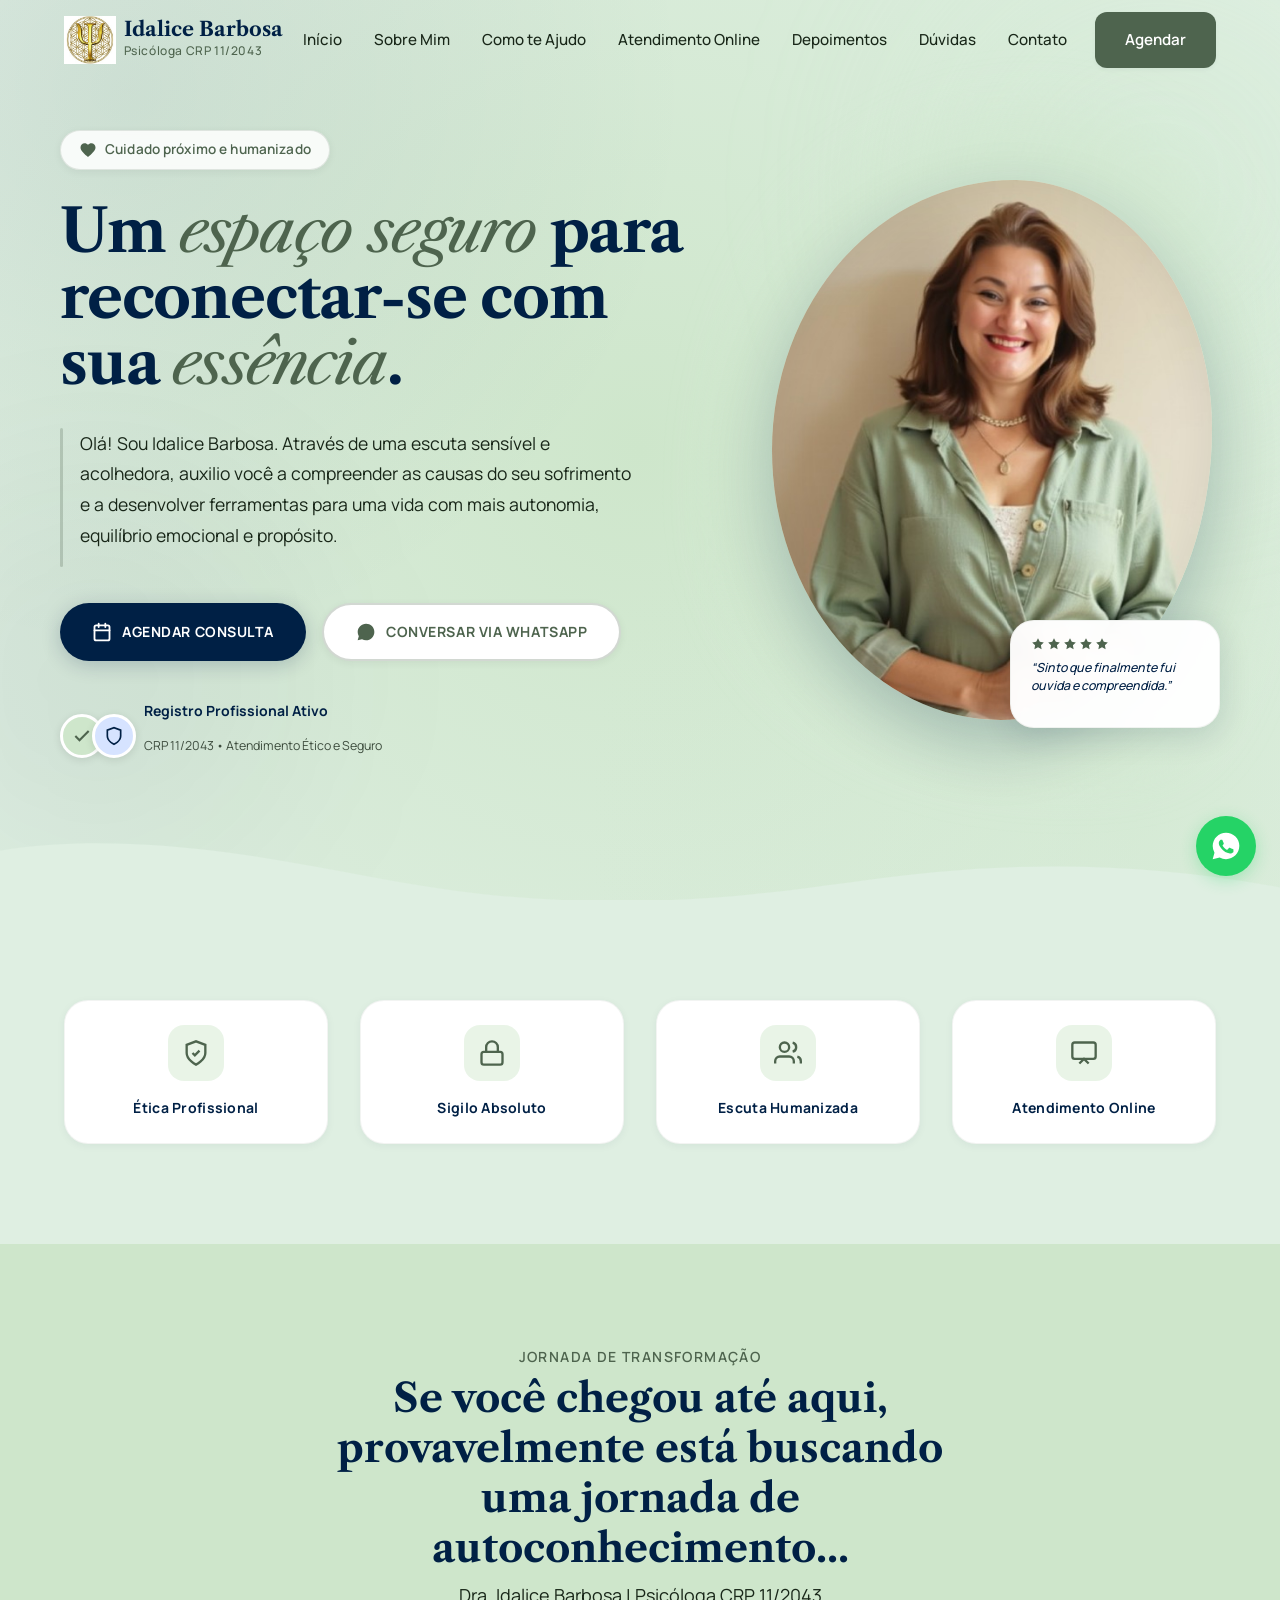
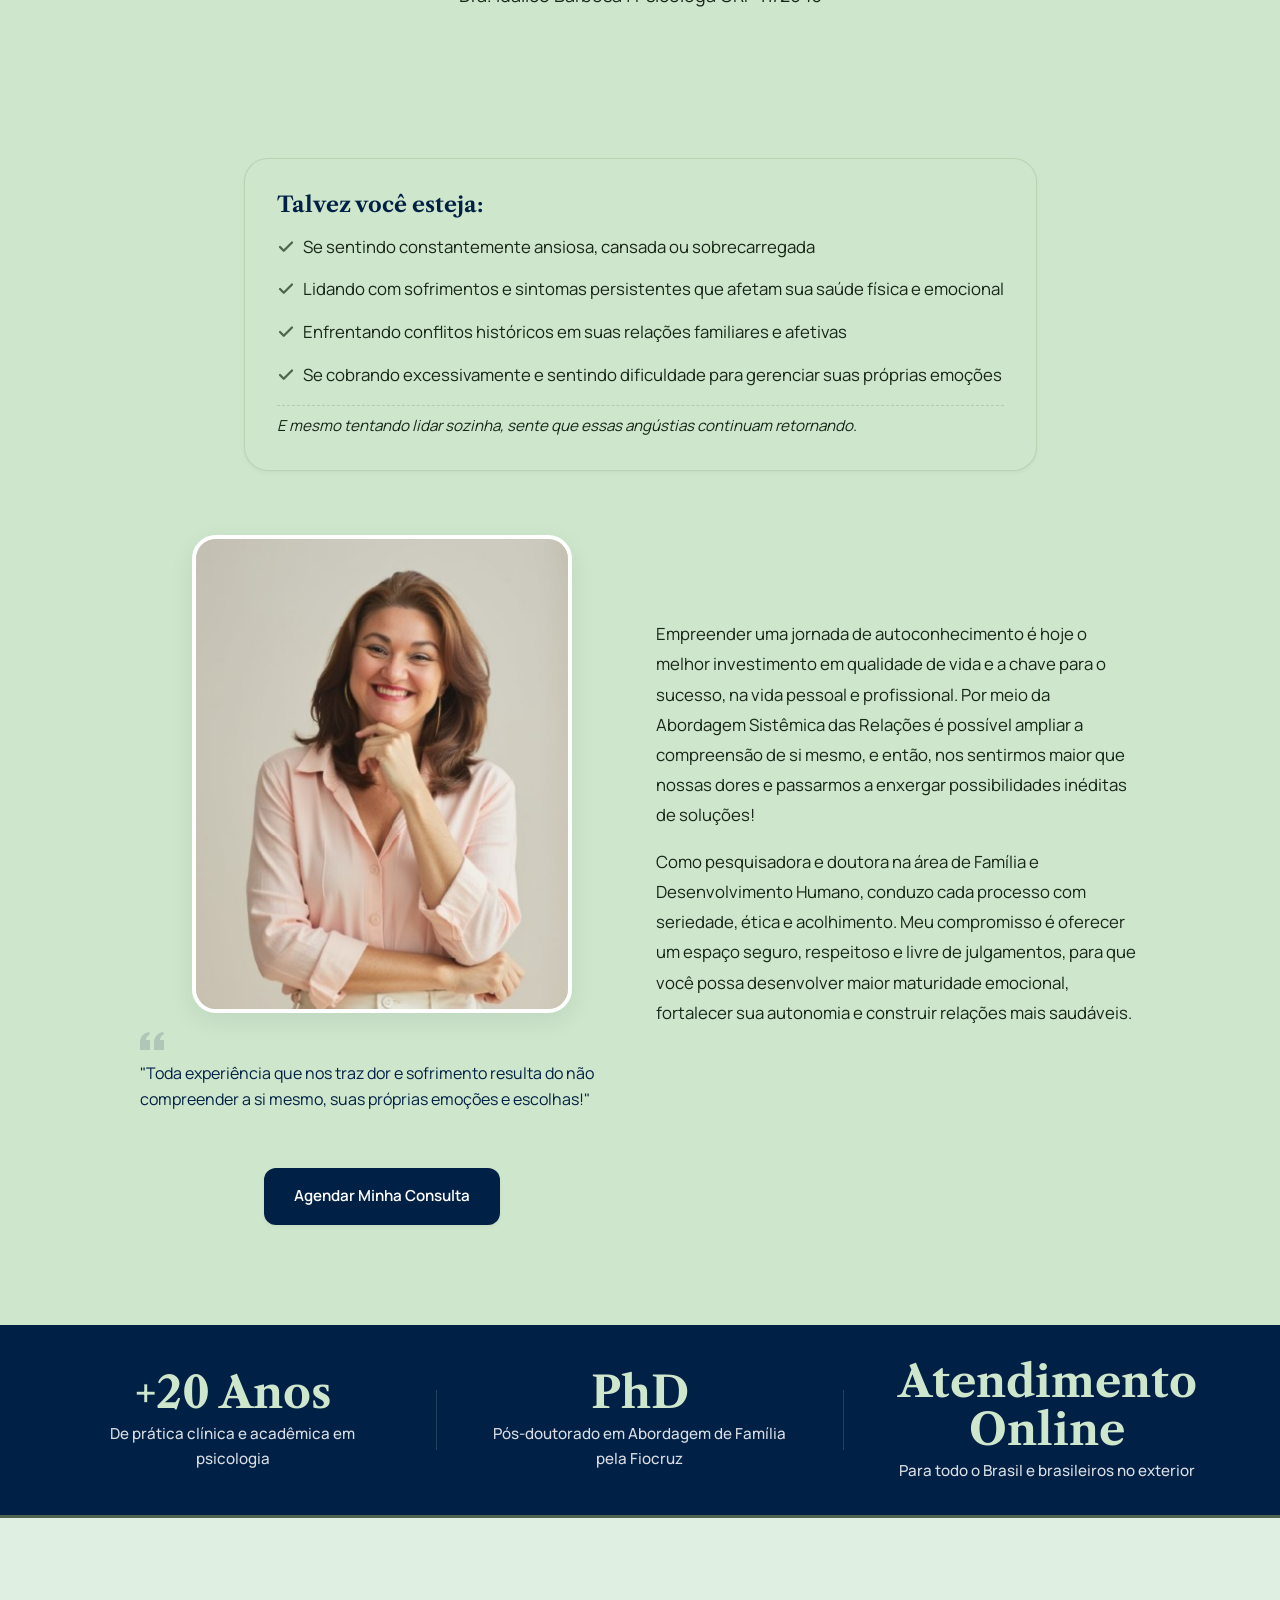
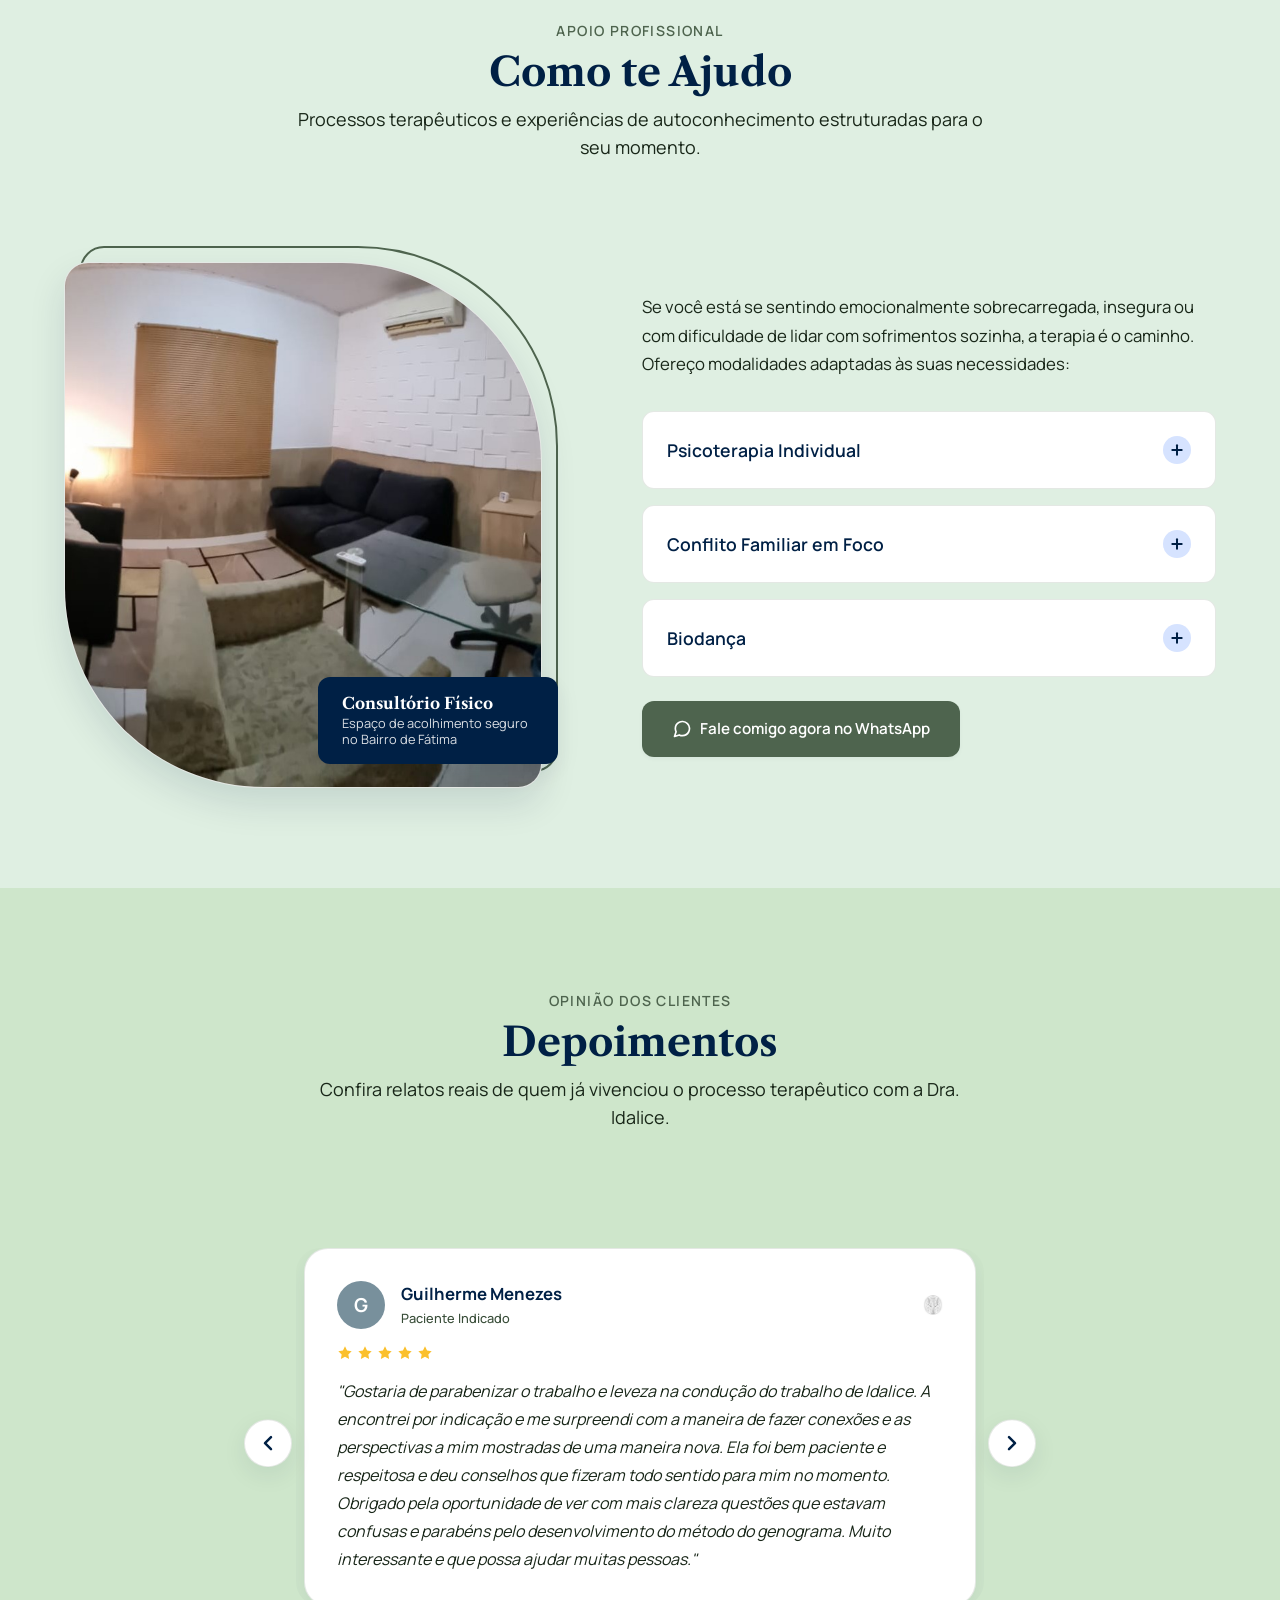
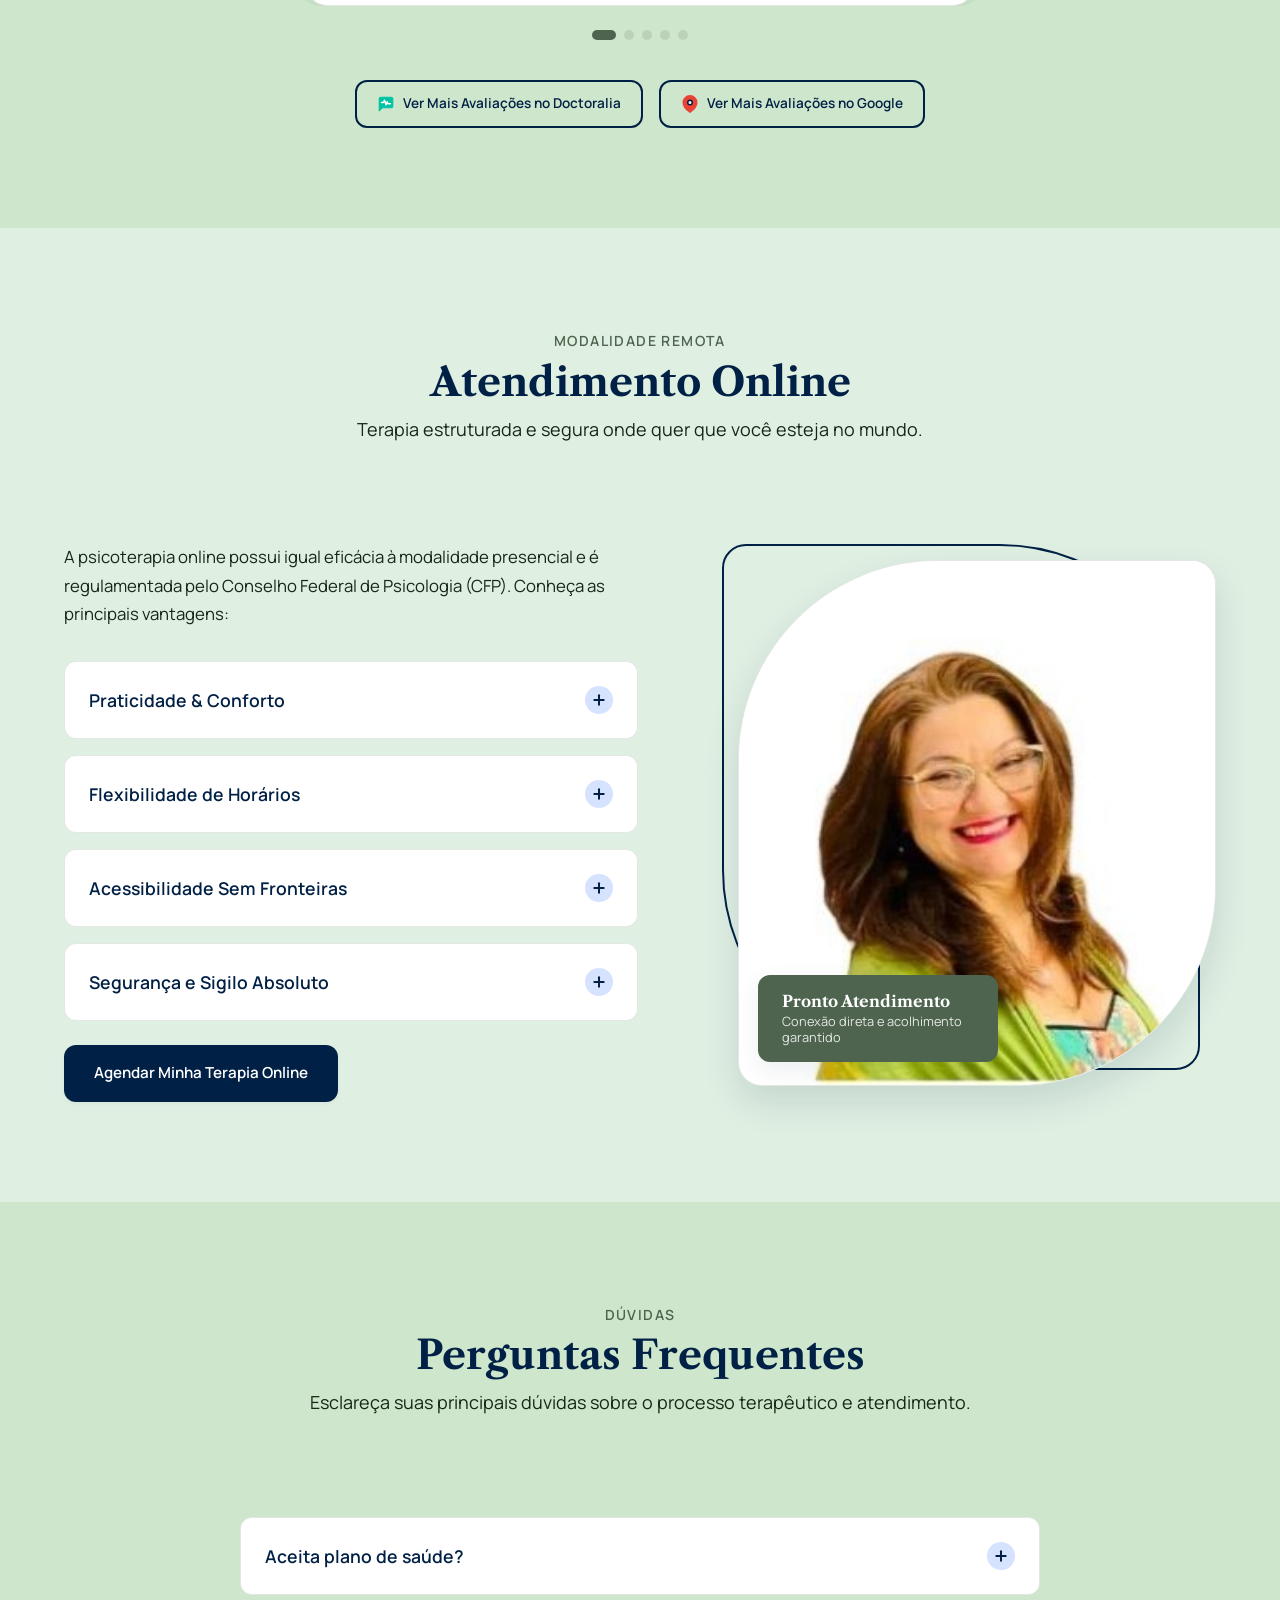
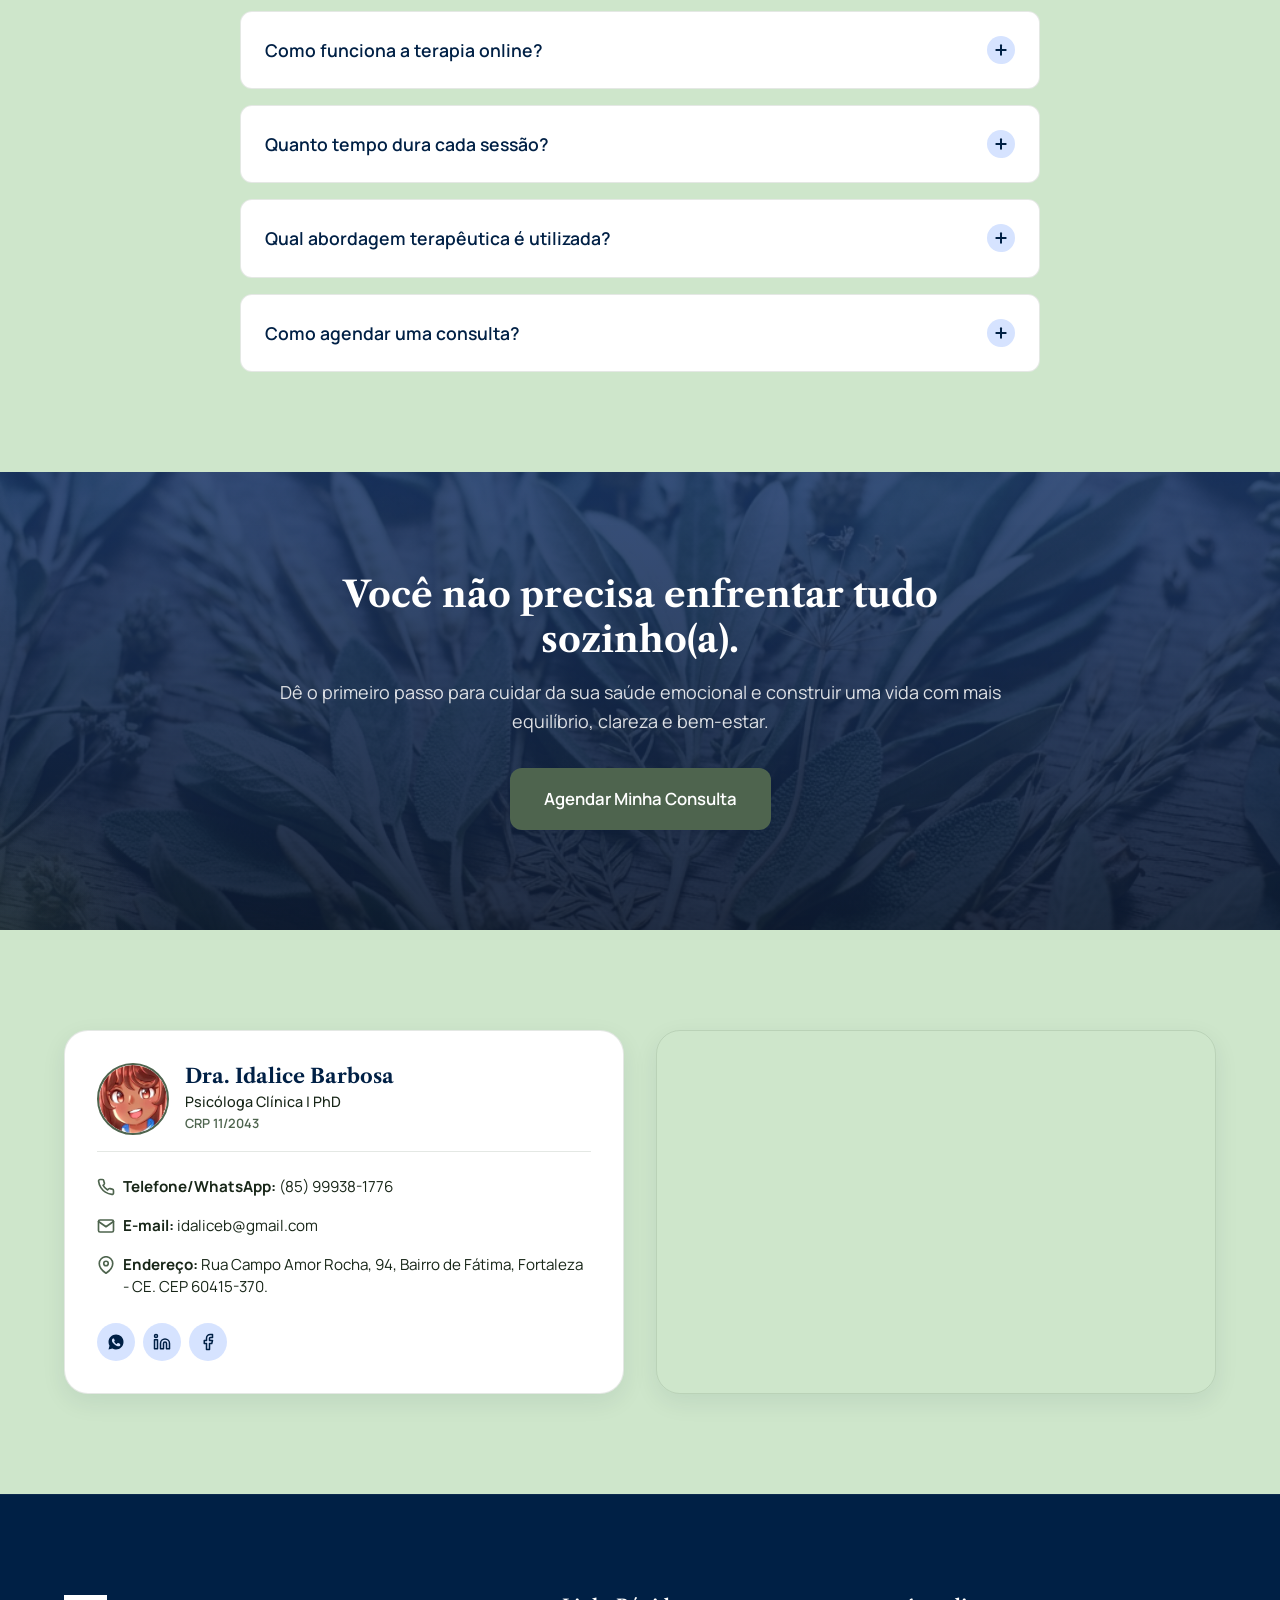
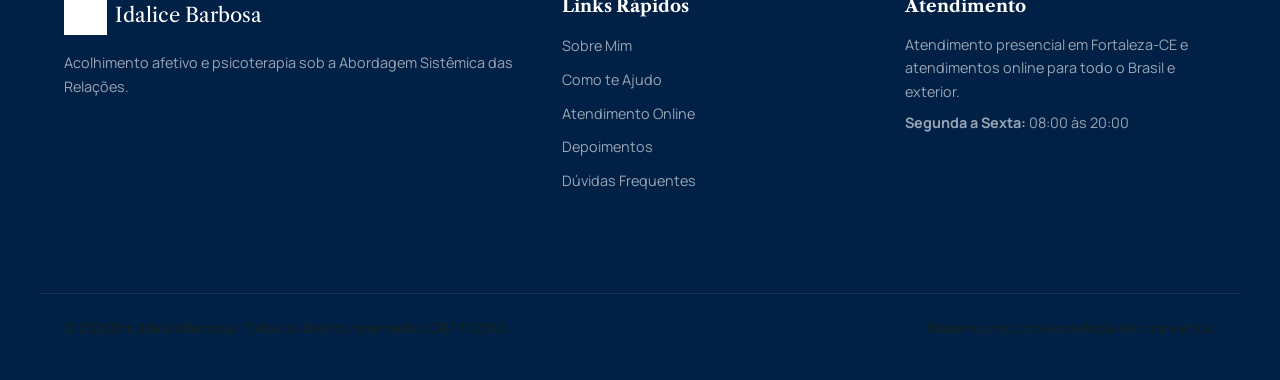
==== commit c08f1eb3: "Inverte as fotos das seções Sobre Mim e Atendimento Online" ====
--- a/index.html
+++ b/index.html
@@ -251,7 +251,7 @@
         <div class="about-biography-block reveal">
           <div class="about-visual-side">
             <div class="about-image-wrapper" style="margin-bottom: var(--space-md); text-align: center;">
-              <img src="assets/images/terceira_foto_nova.jpeg" alt="Dra. Idalice Barbosa - Psicóloga" style="width: 100%; max-width: 380px; height: auto; border-radius: var(--radius-lg); box-shadow: var(--shadow-md); border: 4px solid #ffffff; display: block; margin: 0 auto;">
+              <img src="assets/images/atendimento_online_nova.jpeg" alt="Dra. Idalice Barbosa - Psicóloga" style="width: 100%; max-width: 380px; height: auto; border-radius: var(--radius-lg); box-shadow: var(--shadow-md); border: 4px solid #ffffff; display: block; margin: 0 auto;">
             </div>
             <div class="about-quote-card">
               <svg class="about-quote-icon" xmlns="http://www.w3.org/2000/svg" width="24" height="24" viewBox="0 0 24 24" fill="currentColor" opacity="0.15"><path d="M14.017 21v-7.391c0-5.704 3.731-9.57 8.983-10.609l.995 2.151c-2.432.917-3.995 3.638-3.995 5.849h4v10h-9.983zm-14.017 0v-7.391c0-5.704 3.748-9.57 9-10.609l.996 2.151c-2.433.917-3.996 3.638-3.996 5.849h3.983v10h-9.983z"/></svg>
@@ -585,7 +585,7 @@
           <div class="services-image-side reveal reveal-right" style="direction: ltr;">
             <div class="services-image-decor" style="left: -16px; right: 16px; border-color: var(--color-primary);"></div>
             <div class="services-img-container" style="border-radius: 200px 24px 200px 24px;">
-              <img src="assets/images/atendimento_online_nova.jpeg" alt="Atendimento Online - Dra. Idalice Barbosa" class="services-img" style="object-fit: cover; object-position: center; width: 100%; height: 100%;">
+              <img src="assets/images/terceira_foto_nova.jpeg" alt="Atendimento Online - Dra. Idalice Barbosa" class="services-img" style="object-fit: cover; object-position: center; width: 100%; height: 100%;">
             </div>
             <div class="services-image-badge" style="left: 20px; right: auto; background-color: var(--color-accent);">
               <h4>Pronto Atendimento</h4>
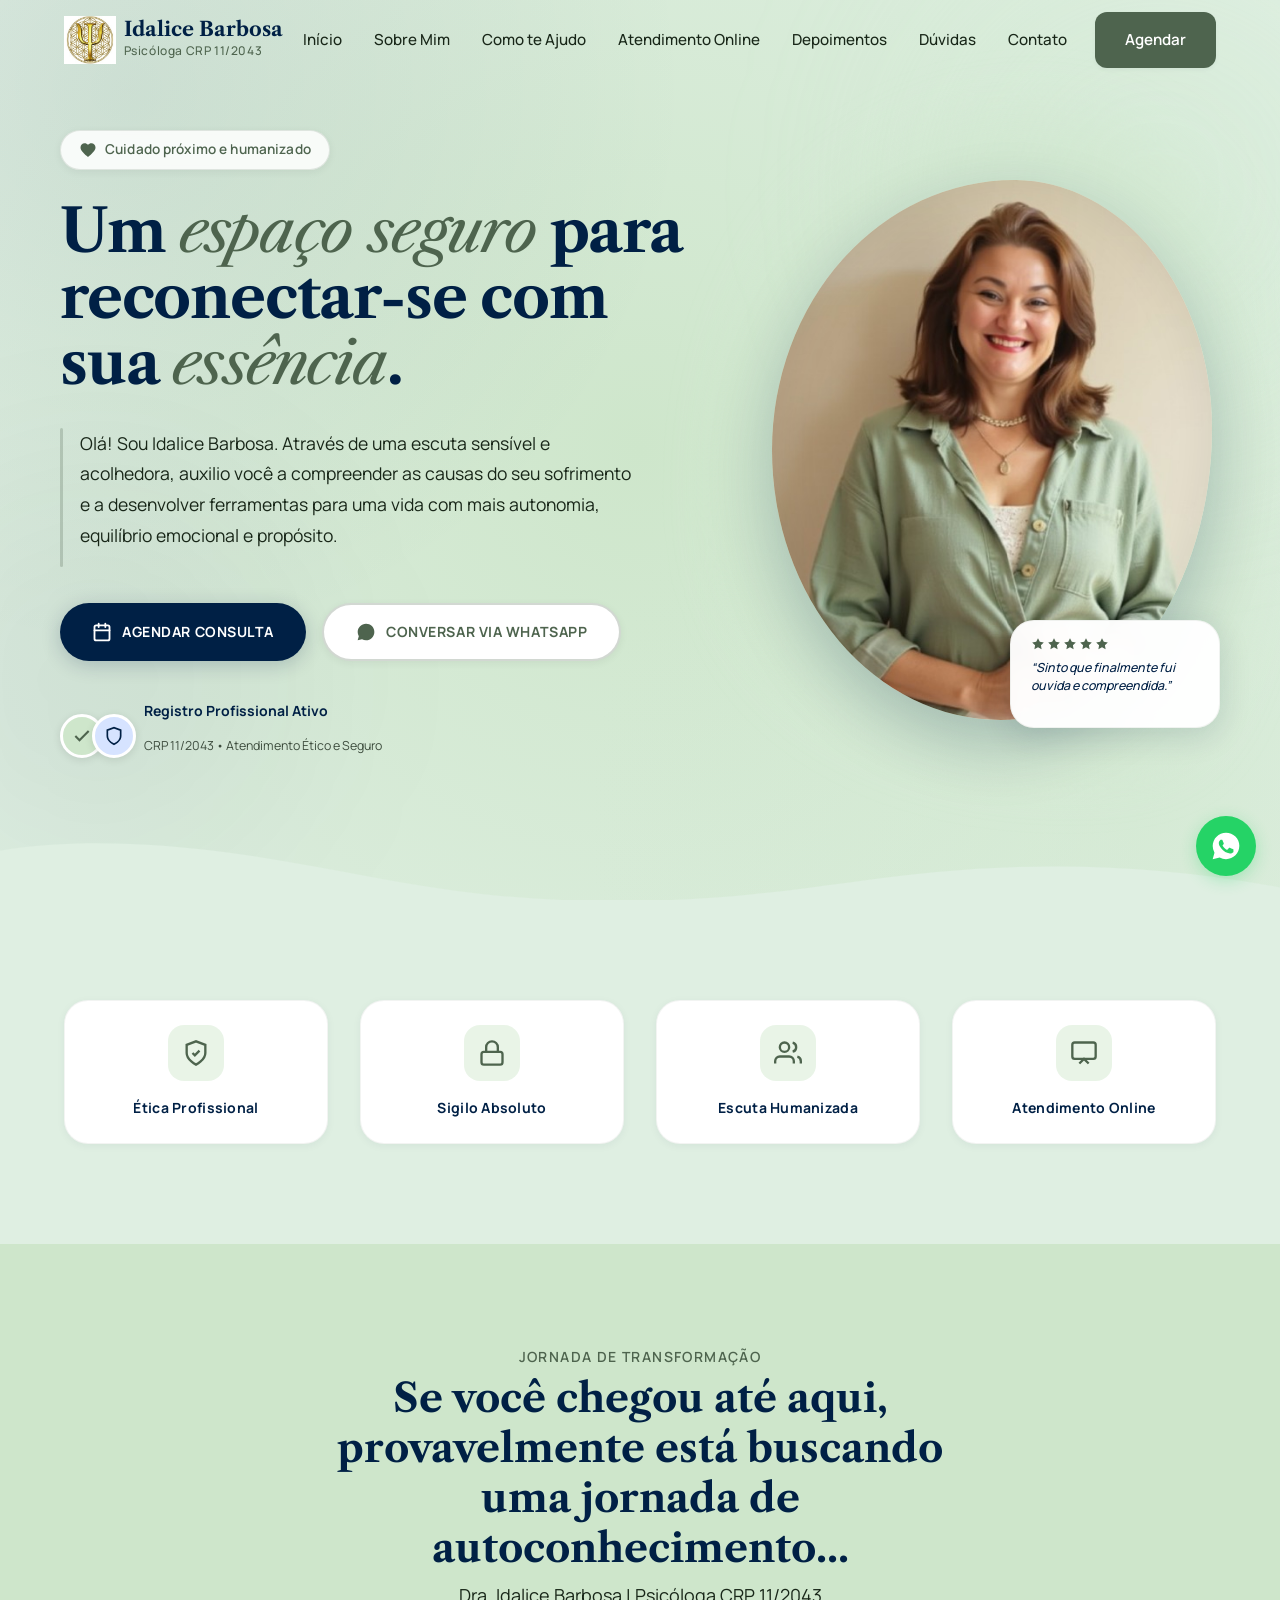
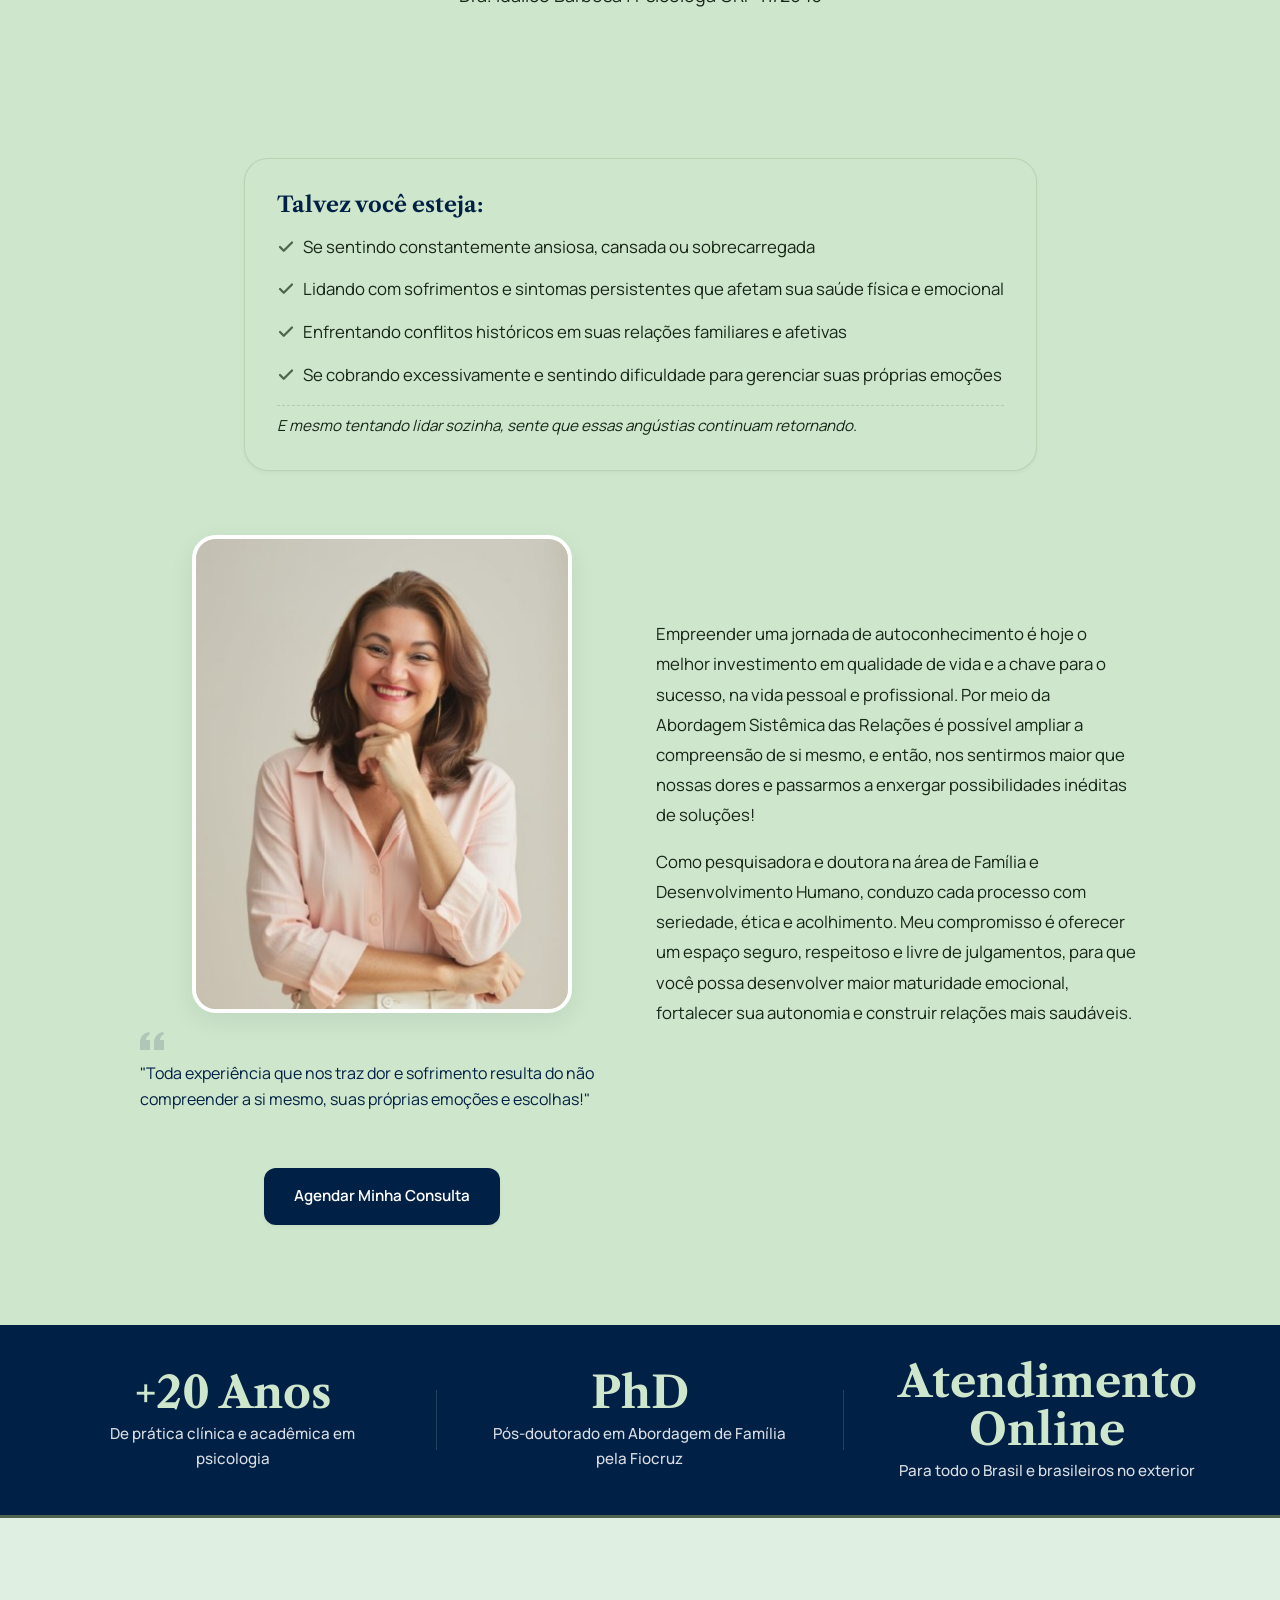
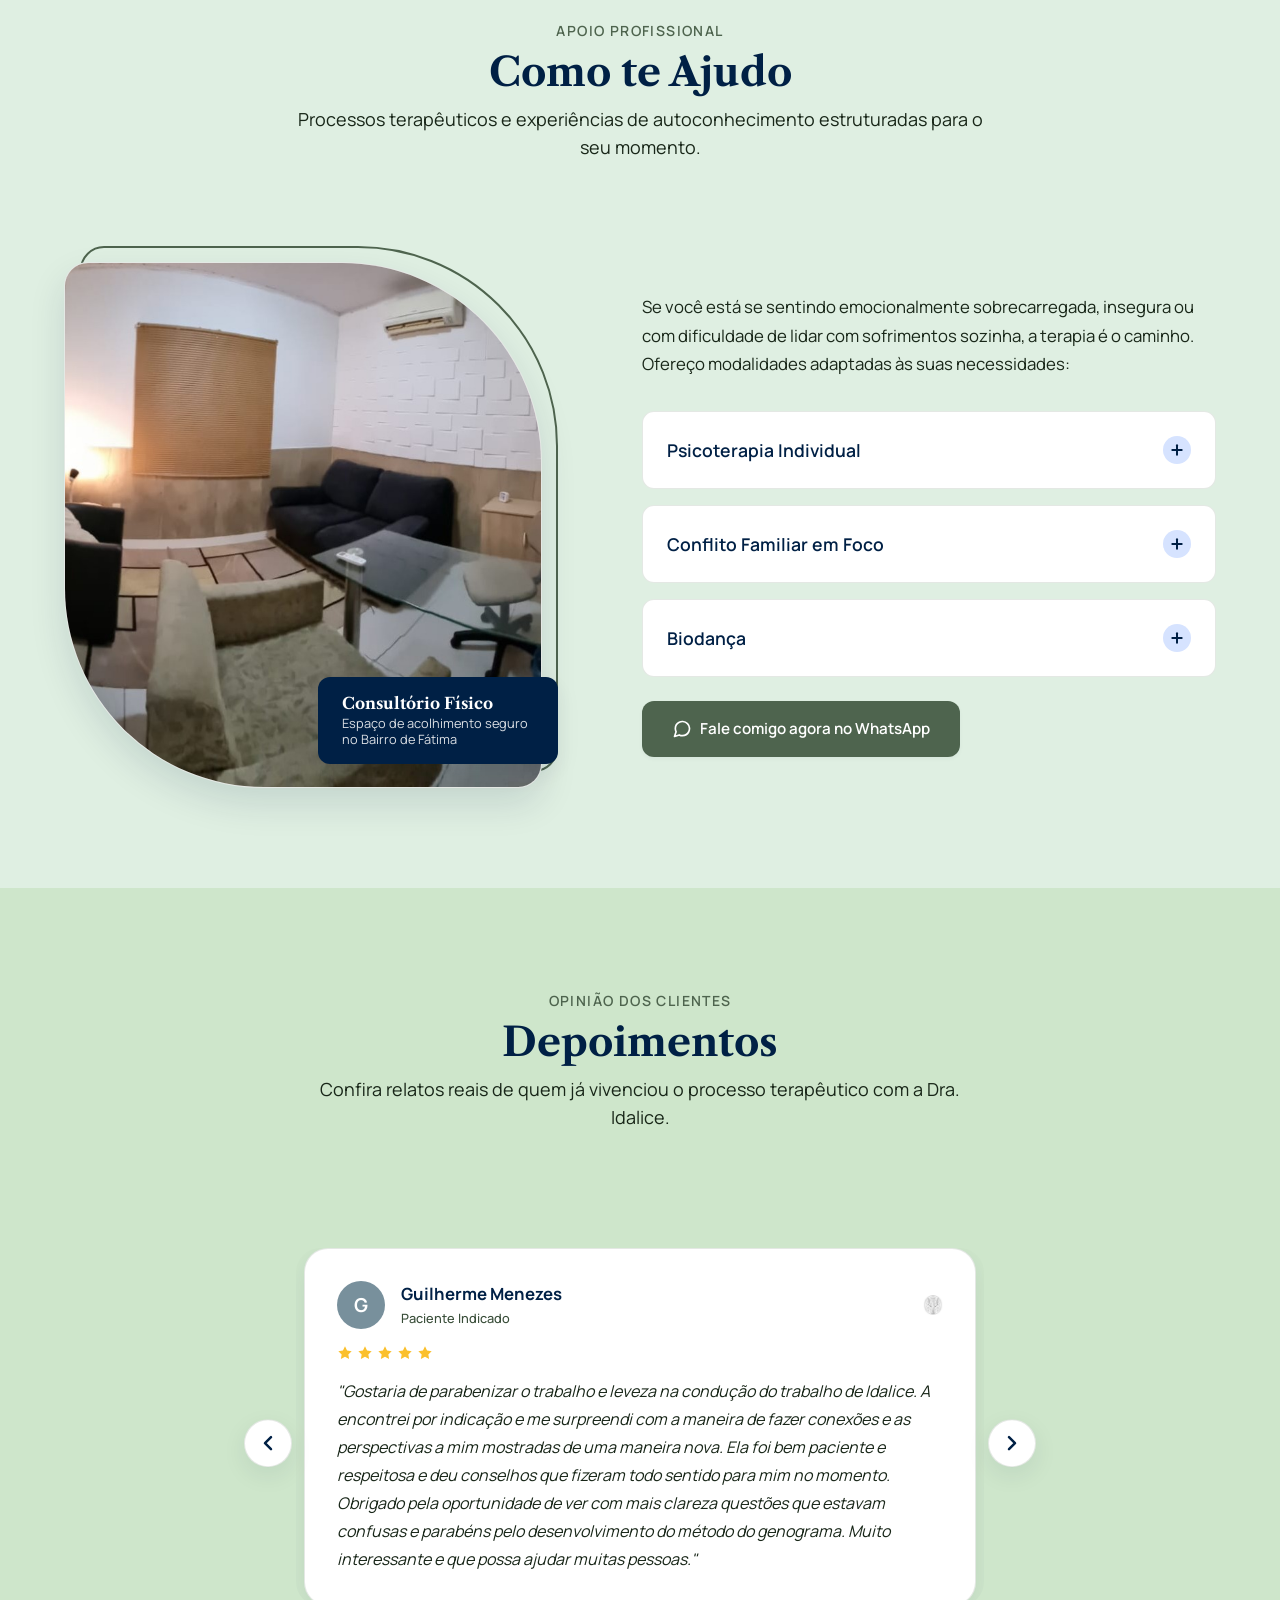
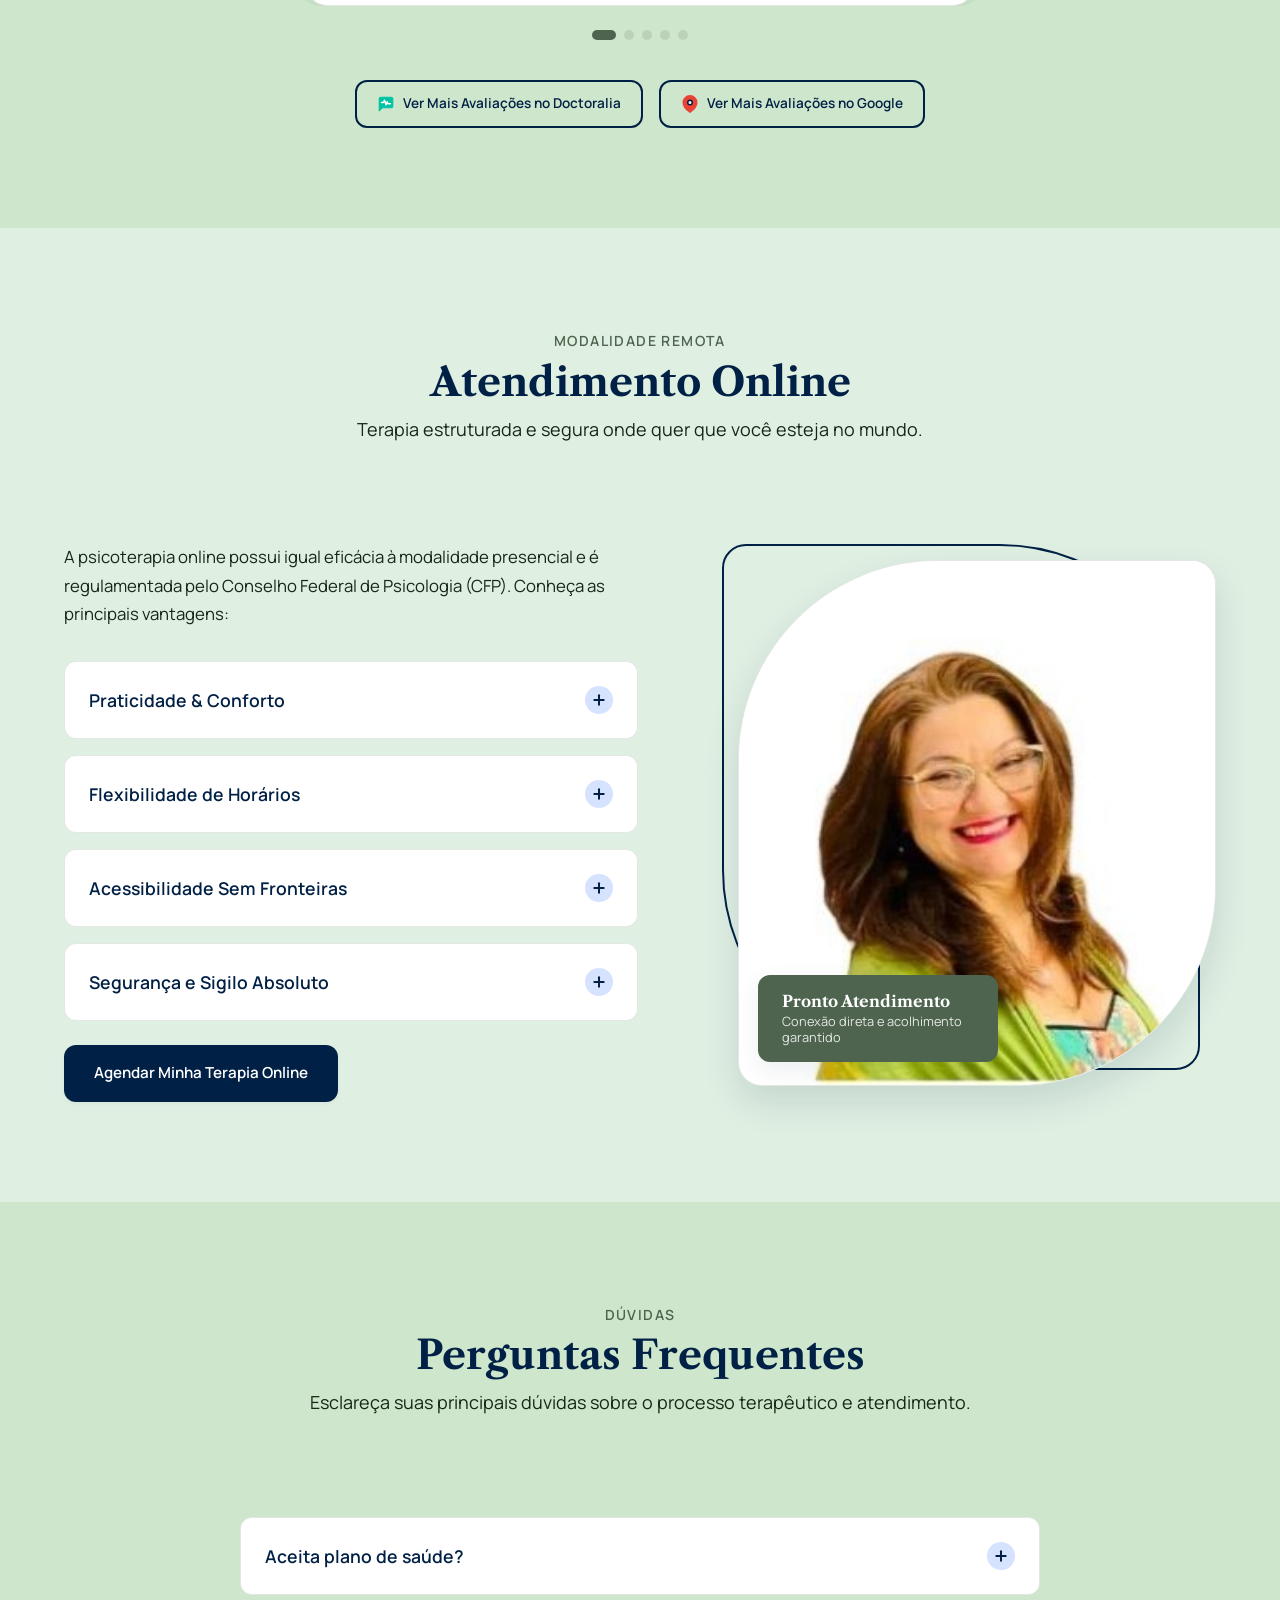
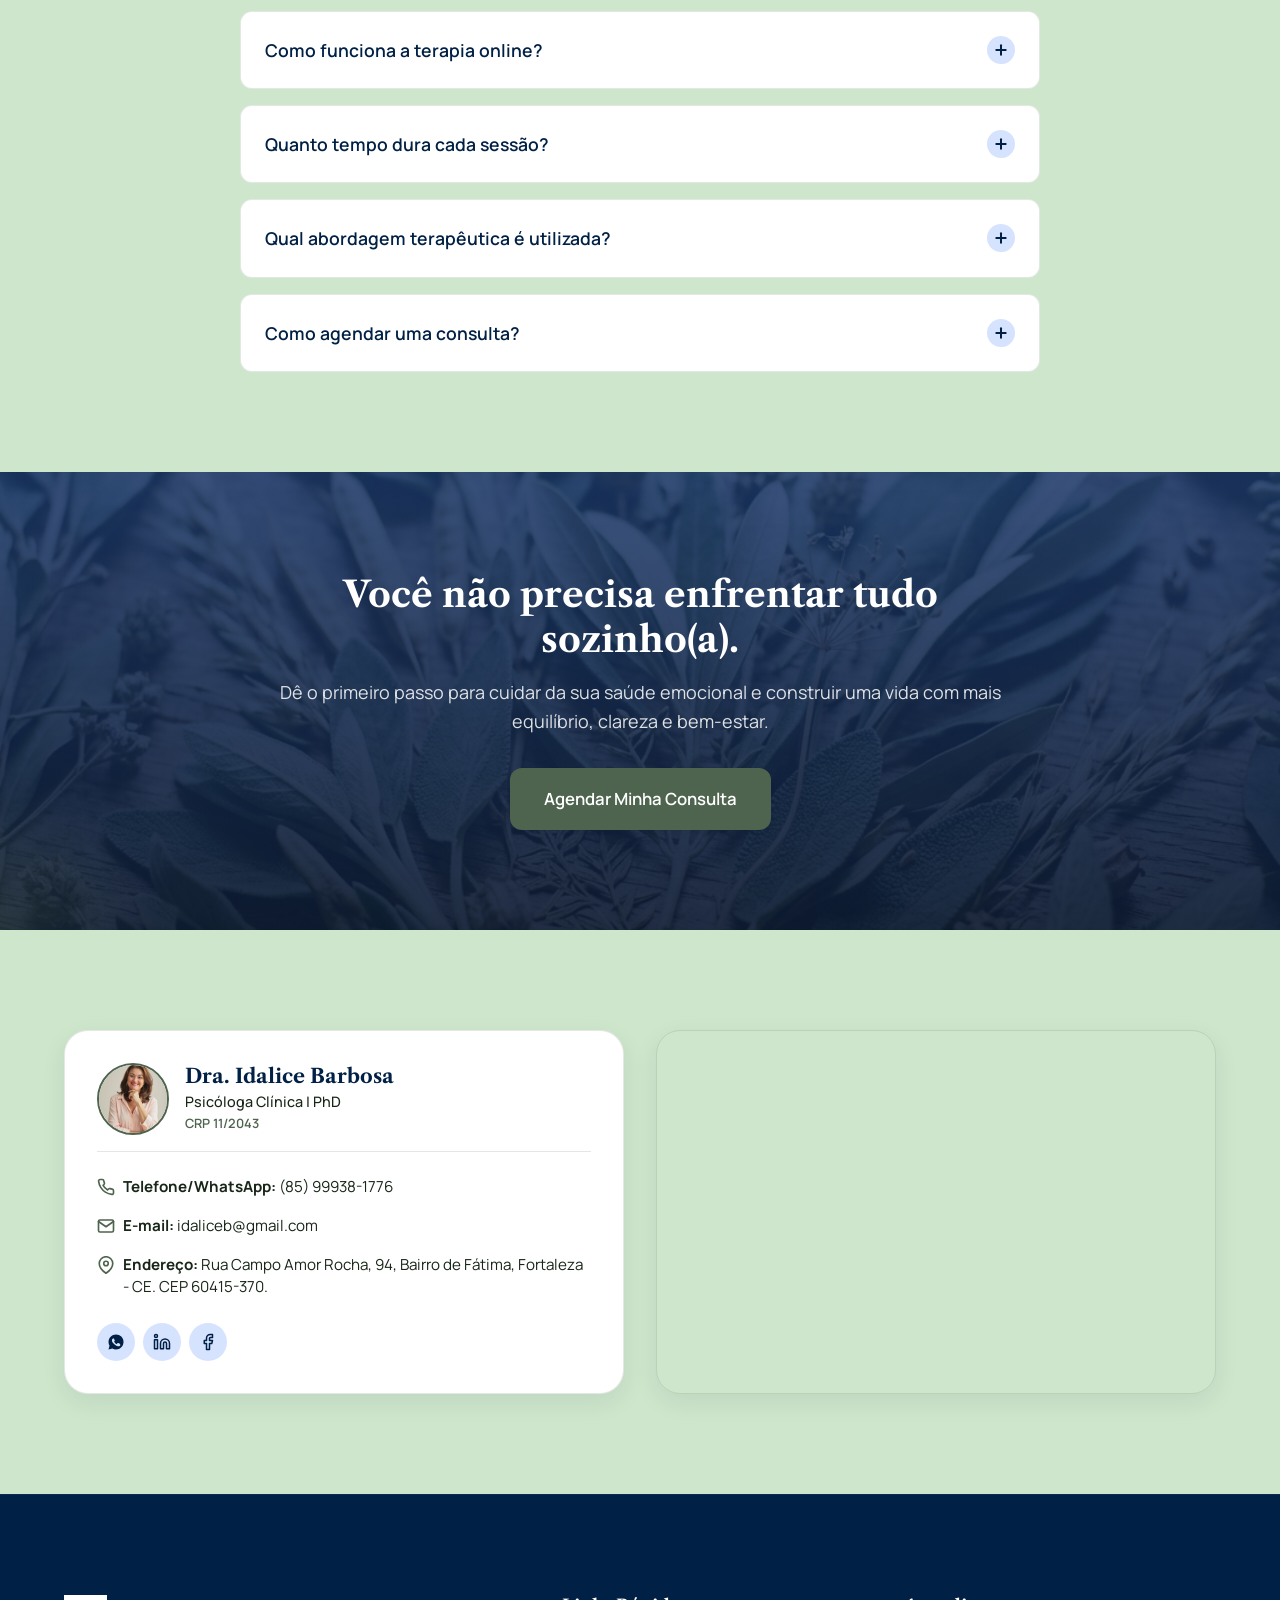
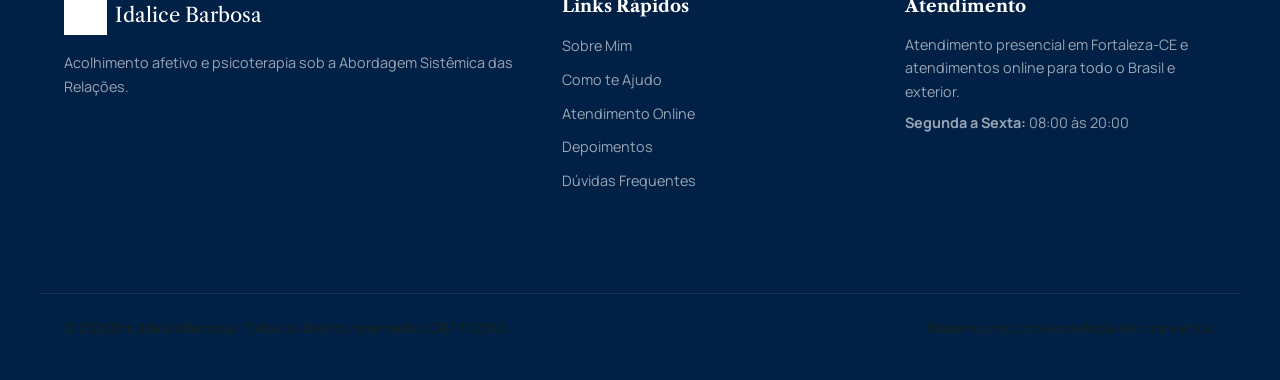
==== commit 06aa781b: "Atualiza a foto de perfil na seção de contato" ====
--- a/index.html
+++ b/index.html
@@ -783,7 +783,7 @@
           <!-- Left: Profile and details -->
           <div class="contact-profile-card reveal reveal-left">
             <div class="profile-card-header">
-              <img src="assets/images/about_profile.jpg" alt="Dra. Idalice Barbosa - Psicóloga" class="profile-card-avatar">
+              <img src="assets/images/atendimento_online_nova.jpeg" alt="Dra. Idalice Barbosa - Psicóloga" class="profile-card-avatar">
               <div class="profile-card-meta">
                 <h3>Dra. Idalice Barbosa</h3>
                 <span class="profile-card-title">Psicóloga Clínica | PhD</span>
